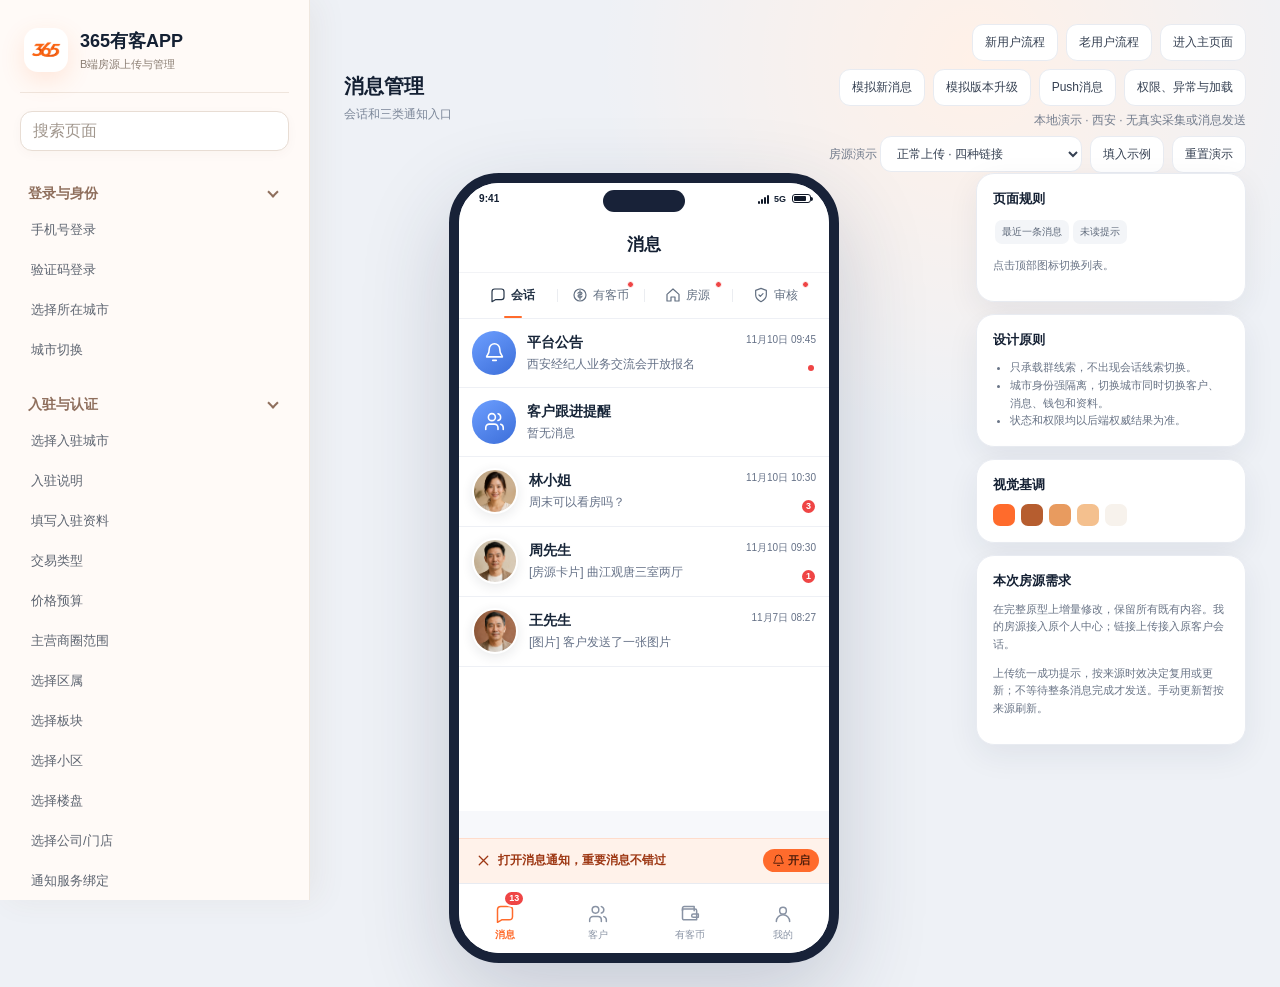
==== public/prototype.html @ 292e2771 "Create independent Youke message management prototype" ====
<!doctype html>
<html lang="zh-CN">
<head>
  <meta charset="utf-8" />
  <meta name="viewport" content="width=device-width,initial-scale=1" />
  <title>365有客App消息管理</title>
  <style>
    :root{--ink:#142033;--ink2:#354052;--muted:#7c8799;--line:#e8ebf1;--brand:#ff6b2c;--brand2:#ff9d5c;--brandsoft:#fff2ea;--bg:#eef1f6;--card:#fff;--blue:#3978f6;--bluesoft:#edf3ff;--green:#24a775;--greensoft:#eaf8f2;--red:#e74f4f;--redsoft:#fff0f0;--yellow:#d99616;--yellowsoft:#fff8e7;--shadow:0 10px 32px #1f2e4d12}
    *{box-sizing:border-box}html,body{margin:0;min-height:100%;font-family:-apple-system,BlinkMacSystemFont,"Segoe UI","PingFang SC","Microsoft YaHei",sans-serif;color:var(--ink);background:radial-gradient(circle at 76% 6%,#fff1e8 0,transparent 28%),var(--bg)}button,input,textarea{font:inherit}button{cursor:pointer}.studio{display:grid;grid-template-columns:310px minmax(470px,1fr);min-height:100vh}.rail{height:100vh;overflow:auto;padding:24px 20px 36px;background:#10192a;color:#fff}.brand{display:flex;align-items:center;gap:12px;padding:4px 4px 20px;border-bottom:1px solid #253149}.logo{width:44px;height:44px;border-radius:15px;background:linear-gradient(145deg,var(--brand),#ffb064);display:grid;place-items:center;font-weight:900;box-shadow:0 8px 24px #ff6b2c3d}.brand h1{margin:0;font-size:18px}.brand p{margin:4px 0 0;font-size:11px;color:#99a5ba}.nav-search{width:100%;margin:18px 0 8px;background:#1c273a;border:1px solid #2b3850;border-radius:12px;padding:10px 12px;color:#fff;outline:none}.nav-search::placeholder{color:#718097}.navgroup{margin-top:18px}.navgroup h2{margin:0 8px 7px;font-size:10px;letter-spacing:.14em;color:#718097}.navbtn{position:relative;width:100%;border:0;background:transparent;color:#bfc8d9;padding:9px 11px;border-radius:10px;text-align:left;margin:2px 0;font-size:13px}.navbtn:hover,.navbtn.active{background:#253149;color:#fff}.navbtn.active:after{content:"";position:absolute;right:10px;top:13px;width:6px;height:6px;border-radius:50%;background:var(--brand)}.workspace{min-height:100vh;padding:24px 34px;display:flex;flex-direction:column}.toolbar{display:flex;align-items:center;justify-content:space-between;gap:24px}.toolbar h2{font-size:20px;margin:0}.toolbar p{font-size:12px;color:var(--muted);margin:6px 0 0}.toolbar-actions{display:flex;gap:8px}.toolbtn{border:1px solid var(--line);background:#fff;border-radius:11px;padding:9px 12px;color:var(--ink2);font-size:12px}.stage{flex:1;display:grid;grid-template-columns:minmax(390px,1fr) 270px;gap:32px;align-items:center;justify-items:center}.phone{width:390px;height:790px;background:#f7f8fb;border:10px solid #182238;border-radius:50px;box-shadow:0 32px 90px #25304a32;overflow:hidden;position:relative}.phone:before{content:"";position:absolute;z-index:5;top:7px;left:50%;transform:translateX(-50%);width:82px;height:22px;border-radius:20px;background:#182238}.status{height:30px;padding:9px 21px 0;display:flex;justify-content:space-between;background:#fff;font-size:10px;font-weight:800}.screen{height:calc(100% - 30px);overflow:auto;padding-bottom:82px;scrollbar-width:none}.screen::-webkit-scrollbar{display:none}.topbar{height:56px;display:flex;align-items:center;justify-content:space-between;padding:0 16px;background:#fff;border-bottom:1px solid #f2f3f6;position:sticky;top:0;z-index:4}.topbar h3{font-size:17px;margin:0}.iconbtn{border:0;background:transparent;color:var(--ink);font-size:20px;width:34px;height:34px}.top-action{border:0;background:transparent;color:var(--brand);font-size:13px}.content{padding:14px}.section-title{display:flex;align-items:end;justify-content:space-between;margin:18px 2px 8px}.section-title h4{font-size:15px;margin:0}.section-title span{font-size:11px;color:var(--muted)}.hero{padding:18px;border-radius:22px;background:linear-gradient(135deg,var(--brand),var(--brand2));color:#fff;box-shadow:0 13px 30px #ff6b2c35}.hero.dark{background:linear-gradient(135deg,#192846,#35517d)}.hero h3{font-size:24px;margin:8px 0}.hero p,.hero small{margin:0;opacity:.88;font-size:12px}.hero-row{display:flex;justify-content:space-between;align-items:flex-end}.card{background:#fff;border:1px solid #eceef3;border-radius:18px;padding:14px;margin-top:11px;box-shadow:0 6px 22px #1d2a440c}.card.flat{box-shadow:none}.row{display:flex;align-items:center;justify-content:space-between;gap:10px}.user{display:flex;align-items:center;gap:10px;min-width:0}.avatar{width:42px;height:42px;border-radius:15px;background:#e9efff;color:#3869d8;display:grid;place-items:center;font-weight:800;flex:0 0 auto}.avatar.orange{background:var(--brandsoft);color:var(--brand)}.avatar.green{background:var(--greensoft);color:var(--green)}.title{font-size:14px;font-weight:760}.sub{font-size:11px;color:var(--muted);margin-top:4px}.muted{color:var(--muted)}.summary{font-size:12px;line-height:1.65;color:#4f5b6c;background:#f7f8fb;border-radius:12px;padding:10px;margin-top:11px}.tag{display:inline-flex;align-items:center;font-size:10px;padding:4px 7px;border-radius:7px;background:var(--brandsoft);color:#dc5420;margin:2px}.tag.blue{background:var(--bluesoft);color:#3971df}.tag.green{background:var(--greensoft);color:#16845b}.tag.red{background:var(--redsoft);color:#d94747}.tag.yellow{background:var(--yellowsoft);color:#a8730d}.actions{display:flex;border-top:1px solid var(--line);margin-top:12px;padding-top:11px}.actions button{flex:1;border:0;background:transparent;color:#475569;font-size:12px}.primary,.secondary,.danger{width:100%;border:0;border-radius:14px;padding:13px 16px;font-weight:700;margin-top:12px}.primary{background:linear-gradient(135deg,var(--brand),#ff813f);color:#fff;box-shadow:0 9px 22px #ff6b2c2a}.primary:disabled{background:#d8dce4;color:#fff;box-shadow:none}.secondary{background:#fff;border:1px solid var(--line);color:var(--ink2)}.danger{background:var(--redsoft);color:var(--red)}.link{border:0;background:none;color:var(--brand);padding:0}.bottom{position:absolute;z-index:6;bottom:0;left:0;right:0;height:70px;background:#fff;border-top:1px solid var(--line);display:flex;justify-content:space-around;padding-top:9px}.bottom button{border:0;background:none;color:#8993a4;font-size:10px;min-width:56px}.bottom button.on{color:var(--brand);font-weight:700}.bottom .ico{font-size:19px;display:block;margin-bottom:3px}.chips{display:flex;gap:7px;overflow:auto;scrollbar-width:none;margin:12px 0}.chips::-webkit-scrollbar{display:none}.chip,.choice{white-space:nowrap;padding:8px 11px;border-radius:999px;background:#fff;border:1px solid var(--line);font-size:11px;color:#566172;cursor:pointer}.chip.on,.choice.on{background:var(--brandsoft);color:#df5119;border-color:#ffc6a8}.search{display:flex;align-items:center;gap:8px;background:#fff;border:1px solid var(--line);border-radius:13px;padding:10px 12px;color:#9aa2b2;font-size:12px}.search input{border:0;outline:0;width:100%;background:transparent}.field{margin-top:14px}.field label{display:flex;justify-content:space-between;font-size:12px;font-weight:700;margin:0 2px 7px}.field label small{font-weight:400;color:var(--muted)}.input,.textarea,.selectbox{width:100%;background:#fff;border:1px solid var(--line);border-radius:13px;padding:12px 13px;font-size:13px;outline:none}.textarea{min-height:88px;resize:none}.selectbox{display:flex;justify-content:space-between;color:#485467}.upload-grid{display:grid;grid-template-columns:1fr 1fr;gap:10px}.upload{min-height:104px;border:1px dashed #cad2df;background:#fff;border-radius:15px;display:grid;place-items:center;text-align:center;color:#7e899a;font-size:11px;padding:10px}.upload .uico{display:block;font-size:28px;color:var(--brand);margin-bottom:5px}.progress{display:flex;align-items:center;justify-content:center;gap:7px;padding:12px 8px;background:#fff}.step{width:7px;height:7px;border-radius:50%;background:#d8dce4}.step.on{width:22px;border-radius:6px;background:var(--brand)}.progress span{font-size:10px;color:#8d96a5}.form-note{display:flex;gap:8px;padding:10px 12px;margin-top:12px;border-radius:12px;background:#fff7ec;color:#8f6221;font-size:11px;line-height:1.55}.checkline{display:flex;gap:8px;align-items:flex-start;margin-top:10px;font-size:11px;color:#6e7888;line-height:1.45}.check{width:18px;height:18px;border:1px solid #cfd5df;border-radius:6px;background:#fff;flex:0 0 auto}.check.on{background:var(--brand);border-color:var(--brand);color:#fff;display:grid;place-items:center}.list{background:#fff;border-radius:16px;overflow:hidden;border:1px solid var(--line);margin-top:11px}.list-item{display:flex;align-items:center;justify-content:space-between;padding:14px;border-bottom:1px solid #f0f2f5;font-size:13px;gap:12px}.list-item:last-child{border-bottom:0}.list-main{display:flex;align-items:center;gap:11px;min-width:0}.list-icon{width:34px;height:34px;border-radius:11px;background:#f2f5fb;display:grid;place-items:center}.switch{width:45px;height:26px;border-radius:99px;background:#ccd2dc;padding:3px;transition:.2s}.switch:after{content:"";display:block;width:20px;height:20px;border-radius:50%;background:#fff;box-shadow:0 2px 6px #0002;transition:.2s}.switch.on{background:var(--brand)}.switch.on:after{transform:translateX(19px)}.metric{display:grid;grid-template-columns:repeat(3,1fr);gap:8px;margin-top:11px}.metric>div{background:#fff;border:1px solid var(--line);border-radius:14px;text-align:center;padding:12px 6px}.metric b{display:block;font-size:17px}.metric span{font-size:10px;color:var(--muted)}.empty{text-align:center;padding:58px 20px;color:#8b95a5}.empty .art{width:88px;height:74px;border-radius:24px;background:#eef2f8;margin:0 auto 16px;display:grid;place-items:center;font-size:34px}.state{text-align:center;padding:54px 22px}.state .stateico{width:76px;height:76px;border-radius:26px;display:grid;place-items:center;margin:0 auto 18px;background:var(--brandsoft);color:var(--brand);font-size:34px}.state h3{font-size:20px}.state p{font-size:12px;color:var(--muted);line-height:1.7}.timeline{border-left:2px solid #e8ebf1;margin:14px 0 0 9px;padding-left:18px}.event{position:relative;margin-bottom:18px}.event:before{content:"";position:absolute;left:-24px;top:3px;width:10px;height:10px;border-radius:50%;background:#fff;border:2px solid var(--brand)}.event b{font-size:12px}.event p{font-size:11px;color:var(--muted);margin:4px 0}.bubble{max-width:78%;padding:10px 12px;border-radius:15px;margin:9px 0;font-size:12px;line-height:1.55;background:#fff;border:1px solid var(--line)}.bubble.me{margin-left:auto;background:#ffede3;border-color:#ffd9c4}.bubble.system{max-width:92%;margin:9px auto;text-align:center;border:0;background:#edf0f5;color:#7b8495;font-size:10px}.sender{font-size:10px;color:#8b95a5;margin-bottom:-5px}.sender.me{text-align:right}.composer{position:absolute;bottom:70px;left:0;right:0;background:#fff;border-top:1px solid var(--line);padding:8px;display:flex;gap:7px;z-index:5}.composer input{flex:1;border:1px solid var(--line);border-radius:12px;padding:9px;outline:none}.composer button{border:0;background:var(--brand);color:#fff;border-radius:11px;padding:0 12px}.quickbar{display:flex;gap:7px;overflow:auto;margin-top:8px}.quick{flex:0 0 auto;width:63px;background:#fff;border:1px solid var(--line);border-radius:12px;text-align:center;padding:10px 4px;font-size:10px}.quick b{font-size:20px;display:block;margin-bottom:4px}.house-card{display:flex;gap:10px;background:#fff;border:1px solid var(--line);border-radius:14px;padding:9px;margin-top:10px}.house-img{width:86px;height:70px;border-radius:10px;background:linear-gradient(145deg,#b7cceb,#e9f0fa);display:grid;place-items:center;font-size:25px}.house-info{min-width:0}.house-info b{font-size:12px}.price{font-size:15px;color:var(--brand);font-weight:800;margin-top:6px}.map{height:330px;border-radius:18px;background:linear-gradient(35deg,#dbe7d6,#e8f1f7);position:relative;overflow:hidden}.road{position:absolute;height:10px;background:#fff;border:2px solid #cfd8e2;border-radius:10px;transform:rotate(-22deg);width:120%;left:-20px;top:45%}.pin{position:absolute;left:50%;top:42%;transform:translate(-50%,-100%);width:38px;height:38px;background:var(--brand);color:#fff;border-radius:50% 50% 50% 0;rotate:-45deg;display:grid;place-items:center}.pin span{rotate:45deg}.sheet-wrap{display:none;position:absolute;z-index:20;inset:0;background:#0c16294d;align-items:flex-end}.sheet-wrap.on{display:flex}.sheet{width:100%;max-height:72%;overflow:auto;background:#fff;border-radius:24px 24px 0 0;padding:18px}.sheet h4{margin:0 0 12px}.toast{display:none;position:absolute;z-index:30;left:50%;bottom:92px;transform:translateX(-50%);background:#192234;color:#fff;padding:9px 13px;border-radius:10px;font-size:11px;white-space:nowrap}.toast.on{display:block}.notes{align-self:stretch;max-width:270px}.note-card{background:#fff;border:1px solid var(--line);border-radius:18px;padding:16px;box-shadow:var(--shadow);margin-bottom:12px}.note-card h3{font-size:13px;margin:0 0 10px}.note-card p,.note-card li{font-size:11px;color:#697486;line-height:1.6}.note-card ul{margin:0;padding-left:17px}.note-chip{display:inline-block;padding:5px 7px;background:#f3f5f8;border-radius:7px;font-size:10px;color:#5f6a7b;margin:2px}.palette{display:flex;gap:6px}.palette i{width:22px;height:22px;border-radius:7px}.segment{display:flex;background:#eef1f5;padding:3px;border-radius:11px;margin:10px 0}.segment button{flex:1;border:0;background:transparent;border-radius:9px;padding:8px;font-size:11px}.segment button.on{background:#fff;color:var(--brand);box-shadow:0 2px 8px #20304a12}.divider{height:8px;background:#f1f3f7;margin:12px -14px}.amount{font-weight:850}.amount.plus{color:var(--green)}.amount.minus{color:var(--ink)}
    .brand-logo-img{width:44px;height:44px;object-fit:contain;border-radius:14px;background:#fff;padding:7px;box-shadow:0 8px 24px #ff6b2c25}.login-logo-shell{width:76px;height:76px;border-radius:22px;background:#fff8f1;border:1px solid #ffe2cd;display:grid;place-items:center;box-shadow:0 14px 34px #f59b5b24}.login-logo-img{width:64px;height:64px;object-fit:contain;display:block}.hero.warm{background:linear-gradient(135deg,#b65d2f,#e89b5f 58%,#f4c08e);box-shadow:0 14px 34px #b9683630}.hero.warm h3{font-size:22px}.avatar-photo{width:44px;height:44px;border-radius:15px;background-image:url('onboarding-qr-reference.jpg');background-repeat:no-repeat;background-size:700px auto;background-position:-488px -715px;border:2px solid #fff;box-shadow:0 3px 12px #0002;flex:0 0 auto}.section-card{background:#fff;border:1px solid var(--line);border-radius:18px;padding:14px;margin-top:12px}.section-card>.section-title:first-child{margin-top:0}.stepbar{display:grid;grid-template-columns:repeat(3,1fr);gap:7px;padding:12px;background:#fff}.stepbar span{font-size:10px;text-align:center;color:#98a0ad;padding:7px 5px;border-radius:9px;background:#f3f4f7}.stepbar span.on{background:var(--brandsoft);color:#d85822;font-weight:700}.choice-grid{display:grid;grid-template-columns:repeat(3,1fr);gap:8px;margin-top:10px}.choice-grid .choice{white-space:normal;padding:10px 6px}.scope-icon{font-size:20px;background:#fff5ec;color:#d9652f}.district-picker{display:grid;grid-template-columns:92px 1fr;min-height:440px;background:#fff;border:1px solid var(--line);border-radius:16px;overflow:hidden}.district-tabs{background:#f5f4f1;padding:8px}.district-tab{width:100%;border:0;background:transparent;padding:11px 7px;border-radius:9px;font-size:12px;color:#667085}.district-tab.on{background:#fff;color:var(--brand);font-weight:700;box-shadow:0 3px 12px #4b35200c}.district-content{padding:12px}.district-head{display:flex;align-items:center;justify-content:space-between;margin-bottom:8px}.district-head b{font-size:13px}.select-all{border:1px solid #ffc9a8;background:#fff7f0;color:#dc5b25;border-radius:9px;padding:6px 8px;font-size:10px}.selected-list{display:flex;gap:7px;flex-wrap:wrap;margin:9px 0 12px}.selected-removable{display:inline-flex;align-items:center;gap:5px;background:var(--brandsoft);color:#d65520;border:1px solid #ffd2ba;border-radius:999px;padding:7px 9px;font-size:11px}.remove-selection{border:0;background:transparent;color:#d65520;padding:0;font-size:14px;line-height:1}.search .search-icon{font-size:19px;color:#697386;line-height:1}.company-block{background:#fff;border:1px solid var(--line);border-radius:16px;overflow:hidden;margin-top:11px}.company-heading{display:flex;justify-content:space-between;gap:10px;padding:13px 14px;background:#fff8f2;font-size:12px}.company-store{display:flex;justify-content:space-between;align-items:center;padding:13px 14px;border-top:1px solid #f0f2f5;font-size:12px}.company-store button{border:0;background:none;color:var(--brand);padding:0}.plain-input{width:100%;background:#fff;border:1px solid var(--line);border-radius:13px;padding:12px 13px;font-size:13px;outline:none}.resend[disabled]{color:#929aa7;background:#f3f4f6;border-color:#eceef2}.warm-note{background:#fff4e8;color:#8d5b30}.field-summary{font-size:11px;color:var(--muted);margin-top:6px;line-height:1.5}.prepare-list{margin-top:12px}.prepare-row{display:flex;gap:12px;align-items:flex-start;padding:14px 2px;border-bottom:1px solid var(--line)}.prepare-row:last-child{border-bottom:0}.prepare-icon{width:38px;height:38px;border-radius:12px;background:#fff3e9;color:var(--brand);display:grid;place-items:center;flex:0 0 auto}.prepare-row b{font-size:13px}.prepare-row p{font-size:11px;line-height:1.55;color:var(--muted);margin:4px 0 0}.bind-intro{display:flex;gap:11px;align-items:flex-start;padding:5px 2px 12px}.bind-intro .prepare-icon{background:#fff0e6}.bind-intro h3{font-size:18px;margin:1px 0 5px}.bind-intro p{font-size:11px;line-height:1.6;color:var(--muted);margin:0}.bind-grid{display:grid;grid-template-columns:1fr 1fr;gap:10px}.bind-item{background:#fff;border:1px solid var(--line);border-radius:17px;padding:12px;text-align:center}.qr-placeholder{aspect-ratio:1;border-radius:12px;background:linear-gradient(135deg,#f5f6f8,#fff);border:1px dashed #cfd5de;display:grid;place-items:center;color:#8791a0;margin-bottom:9px}.qr-placeholder .ui-icon{width:32px;height:32px}.bind-item b{font-size:12px}.bind-item p{font-size:10px;line-height:1.45;color:var(--muted);margin:4px 0 0}.submit-actions{display:grid;grid-template-columns:1fr 1.45fr;gap:9px;margin-top:12px}.submit-actions button{margin:0}.sheet-option{width:100%;border:0;background:#fff;border-bottom:1px solid var(--line);padding:13px 4px;text-align:left;color:#344054;font-size:13px}.sheet-option:last-child{border-bottom:0}
    .avatar-photo{background-size:900px auto;background-position:-634px -942px}
    .rail{background:#fffaf7;color:var(--ink);border-right:1px solid #efe7df;box-shadow:8px 0 30px #6b4d3510}.brand{border-bottom-color:#efe5dd}.brand h1{color:var(--ink)}.brand p{color:#8b7e73}.nav-search{background:#fff;border-color:#e8ddd4;color:var(--ink);box-shadow:0 3px 12px #5b3d2408}.nav-search:focus{border-color:#ffc5a5;box-shadow:0 0 0 3px #fff0e8}.nav-search::placeholder{color:#a1978e}.navgroup h2{color:#aa8e7d}.navbtn{color:#5e6571}.navbtn:hover{background:#fff0e7;color:#d65c28}.navbtn.active{background:#ffe9dc;color:#d85620;font-weight:700}.iconbtn{display:grid;place-items:center}
    .ui-icon{display:inline-block;vertical-align:middle;flex:0 0 auto}.bottom button{position:relative}.bottom .ico{height:22px;display:grid;place-items:center}.bottom-badge,.unread-count{position:absolute;display:grid;place-items:center;min-width:17px;height:17px;padding:0 4px;border-radius:999px;background:#ef4545;color:#fff;font-size:9px;font-weight:800;border:2px solid #fff}.bottom-badge{top:-3px;right:8px}.unread-count{right:12px;top:13px}.unread-dot{width:9px;height:9px;border-radius:50%;background:#ef4545;display:inline-block}.real-avatar{width:46px;height:46px;border-radius:50%;background-image:url('customer-avatars-v1.png');background-repeat:no-repeat;background-size:300% 100%;background-color:#f2ede9;border:2px solid #fff;box-shadow:0 3px 12px #1f293719;flex:0 0 auto}.real-avatar.a1{background-position:0 0}.real-avatar.a2{background-position:50% 0}.real-avatar.a3{background-position:100% 0}.real-avatar.sm{width:36px;height:36px}.real-avatar.lg{width:62px;height:62px}.customer-tabs{display:flex;gap:8px;margin:0 0 12px;overflow:auto}.customer-tabs .chip{background:#fff}.search-row{display:grid;grid-template-columns:1fr auto;gap:10px;align-items:center}.search-row .search{min-width:0}.search-row .search input{font-size:11px}.search-row .search-icon{color:#59677a;display:grid;place-items:center}.filter-outside{display:flex;align-items:center;gap:5px;border:0;background:transparent;color:#344054;font-size:12px;padding:8px 2px}.customer-card{position:relative;background:#fff;border:1px solid #eceef3;border-radius:20px;padding:15px;margin-top:12px;box-shadow:0 8px 26px #1d2a440c;cursor:pointer}.customer-card:active{transform:scale(.995)}.favorite-btn{position:absolute;right:12px;top:12px;width:34px;height:34px;border:1px solid var(--line);background:#fff;border-radius:11px;color:#8a94a5;display:grid;place-items:center;z-index:2}.favorite-btn.on{color:#ef9c20;background:#fff9e8;border-color:#f7d896}.customer-head{display:flex;align-items:flex-start;gap:10px;padding-right:36px}.customer-head .title{font-size:14px}.status-line{display:flex;gap:5px;flex-wrap:wrap;margin-top:9px}.status-tag{display:inline-flex;align-items:center;gap:4px;font-size:10px;border-radius:7px;padding:4px 7px;background:var(--greensoft);color:#147d58}.status-tag.expired{background:#f1f2f4;color:#70798a}.status-tag.permanent{background:#fff5df;color:#a66d00}.hint-tag{display:inline-flex;align-items:center;font-size:10px;border-radius:999px;padding:4px 8px;background:#fff0ea;color:#df5a25;border:1px solid #ffd4c1}.hint-tag.feedback{background:#f1efff;color:#6756c7;border-color:#ded9ff}.portrait-grid{display:grid;grid-template-columns:1fr 1fr;gap:7px;margin-top:10px}.portrait-item{background:#f7f8fa;border-radius:10px;padding:8px;font-size:10px;color:#667085}.portrait-item b{display:block;color:#344054;font-size:11px;margin-top:2px}.card-summary{font-size:11px;line-height:1.6;color:#5b6575;border-top:1px solid #f0f1f4;margin-top:11px;padding-top:10px}.card-summary b{color:#344054}.customer-actions{display:flex;gap:4px;border-top:1px solid var(--line);margin-top:11px;padding-top:10px}.customer-actions button{flex:1;display:flex;align-items:center;justify-content:center;gap:4px;border:0;background:transparent;color:#465366;font-size:10px;padding:5px 0}.customer-actions button.primary-action{color:var(--brand);font-weight:700}.filter-block{margin-top:18px}.filter-block h4{margin:0 0 9px;font-size:14px}.filter-block h4 small{font-weight:400;color:var(--muted);margin-left:6px}.filter-grid{display:grid;grid-template-columns:repeat(3,1fr);gap:8px}.filter-grid.time{grid-template-columns:repeat(4,1fr)}.filter-grid .choice{border-radius:10px;text-align:center;padding:10px 5px}.filter-actions{display:grid;grid-template-columns:1fr 2fr;gap:10px;position:sticky;bottom:0;background:#f7f8fb;padding:12px 0 4px}.profile-hero{background:linear-gradient(145deg,#fff8f2,#fff);border:1px solid #ffe3d2;border-radius:21px;padding:16px}.profile-hero-main{display:flex;align-items:center;gap:12px}.profile-hero h3{font-size:18px;margin:0 0 5px}.profile-hero .meta-line{font-size:11px;color:#6f7888}.detail-section{background:#fff;border:1px solid var(--line);border-radius:17px;padding:14px;margin-top:11px}.detail-section h4{display:flex;align-items:center;gap:7px;font-size:14px;margin:0 0 10px}.detail-section p{margin:0;font-size:11px;line-height:1.7;color:#576274}.detail-kicker{font-size:10px;color:#9a6b4f;background:#fff5ee;padding:4px 7px;border-radius:7px;display:inline-block;margin-bottom:7px}.feedback-record{display:grid;grid-template-columns:90px 1fr;gap:8px;font-size:11px;padding:8px 0;border-bottom:1px solid #f0f2f4}.feedback-record:last-child{border-bottom:0}.feedback-record span{color:var(--muted)}.detail-actions{display:grid;grid-template-columns:1fr 1fr;gap:9px;margin-top:12px}.detail-actions button{margin:0}.chat-content{padding:12px 12px 90px}.lead-created{background:#fff9f4;border:1px solid #ffe0cc;border-radius:15px;padding:11px;margin:8px 0 16px}.lead-created .created-time{text-align:center;color:#a57658;font-size:10px;margin-bottom:8px}.lead-created p{font-size:10px;line-height:1.6;color:#675f5a;margin:5px 0}.chat-day{text-align:center;font-size:10px;color:#9aa2af;margin:14px 0}.message-row{display:flex;align-items:flex-start;gap:8px;margin:13px 0}.message-row.me{flex-direction:row-reverse}.message-body{max-width:78%}.message-meta{display:flex;gap:8px;align-items:center;color:#858e9d;font-size:9px;margin:0 2px 5px}.message-row.me .message-meta{justify-content:flex-end}.message-bubble{background:#fff;border:1px solid var(--line);border-radius:4px 14px 14px 14px;padding:10px 11px;font-size:11px;line-height:1.6;color:#394557}.message-row.me .message-bubble{background:#ffede3;border-color:#ffd5bd;border-radius:14px 4px 14px 14px}.media-message{height:150px;border-radius:14px;background-image:url('property-scenes-v1.png');background-size:200% 200%;background-position:0 0;border:1px solid #fff}.parsed-card{display:grid;grid-template-columns:105px 1fr;gap:10px;background:#fff;border:1px solid var(--line);border-radius:15px;padding:9px;margin-top:9px;min-width:0}.parsed-card.selectable{grid-template-columns:24px 102px 1fr;align-items:center}.parsed-cover{height:92px;border-radius:11px;background-image:url('property-scenes-v1.png');background-size:200% 200%;background-color:#dde5e9}.parsed-cover.p1{background-position:0 0}.parsed-cover.p2{background-position:100% 0}.parsed-cover.p3{background-position:0 100%}.parsed-cover.p4{background-position:100% 100%}.parsed-info{min-width:0}.parsed-info b{display:-webkit-box;-webkit-line-clamp:2;-webkit-box-orient:vertical;overflow:hidden;font-size:12px;line-height:1.45}.parsed-meta{font-size:10px;color:#6e7785;line-height:1.55;margin-top:4px}.parsed-price{color:var(--brand);font-weight:850;font-size:16px;margin-top:5px}.parsed-price small{font-weight:500;color:#8a929e;font-size:10px;margin-left:5px}.source-badge{position:absolute;left:0;top:0;background:var(--brand);color:#fff;font-size:9px;padding:4px 7px;border-radius:11px 0 8px 0}.cover-wrap{position:relative}.location-message{background:#fff;border:1px solid var(--line);border-radius:14px;padding:10px;display:flex;gap:9px;align-items:center}.location-thumb{width:58px;height:54px;border-radius:10px;background:linear-gradient(135deg,#d7e8d4,#e7edf3);display:grid;place-items:center;color:var(--brand)}.unknown-message{border:1px dashed #cbd2dc;background:#f6f7f9;color:#7a8494;border-radius:12px;padding:10px;font-size:10px}.recall-message{text-align:center;color:#9aa2af;font-size:10px;margin:15px 0}.composer.chat-only{bottom:0}.composer button:disabled,.composer input:disabled{background:#e5e7eb;color:#9ca3af}.quick .ui-icon{display:block;margin:0 auto 6px}.picker-filterbar{display:grid;grid-template-columns:repeat(3,1fr);gap:7px;margin:10px 0}.picker-filterbar button{border:1px solid var(--line);background:#fff;border-radius:10px;padding:8px 4px;font-size:10px;color:#485466}.system-entry{background:linear-gradient(145deg,#fffaf4,#fff);border-color:#ffe1cb;position:relative}.service-mark{width:44px;height:44px;border-radius:15px;display:grid;place-items:center;color:#fff;background:linear-gradient(145deg,#ff7336,#ff9a5f);flex:0 0 auto}.service-mark.coin-mark{background:linear-gradient(145deg,#dc9c22,#ffc45a)}.message-list{background:#fff;border-radius:18px;border:1px solid var(--line);overflow:hidden;margin-top:11px}.message-list-row{position:relative;display:flex;align-items:center;gap:11px;padding:14px;border-bottom:1px solid #f0f2f5}.message-list-row:last-child{border-bottom:0}.message-list-row .message-copy{min-width:0;flex:1}.message-list-row .message-copy b{font-size:13px}.message-list-row .message-copy p{font-size:11px;color:#7c8492;white-space:nowrap;overflow:hidden;text-overflow:ellipsis;margin:4px 30px 0 0}.message-list-row time{font-size:9px;color:#a1a8b3;position:absolute;right:12px;top:14px}.notice-group-title{font-size:11px;color:#8b94a3;margin:16px 2px 7px}.notice-detail-card{background:#fff;border:1px solid var(--line);border-radius:17px;padding:6px 14px}.notice-detail-row{display:flex;justify-content:space-between;gap:20px;padding:12px 0;border-bottom:1px solid #f0f2f5;font-size:11px}.notice-detail-row:last-child{border-bottom:0}.notice-detail-row span{color:var(--muted)}.state .stateico.icon-state{font-size:0}.state .stateico.icon-state .ui-icon{width:34px;height:34px}.group-member{display:flex;align-items:center;gap:10px;padding:11px 0;border-bottom:1px solid #f1f2f4}.group-member:last-child{border-bottom:0}.agent-avatar{width:36px;height:36px;border-radius:50%;display:grid;place-items:center;background:#fff0e8;color:var(--brand)}
    @media(max-width:980px){.stage{grid-template-columns:1fr}.notes{display:none}.workspace{padding:18px}.phone{height:calc(100vh - 96px)}}
    @media(max-width:760px){.studio{grid-template-columns:1fr}.rail{display:none}.workspace{padding:8px}.toolbar{display:none}.stage{display:block}.phone{width:100%;height:calc(100vh - 16px);border-width:6px;border-radius:36px;margin:auto}.phone:before{top:5px}.content{padding:13px}}
    .wallet-page{padding:14px 14px 96px;background:linear-gradient(180deg,#fff8f3 0,#f7f8fb 280px)}
    .coin-glass{position:relative;overflow:hidden;padding:20px;border-radius:24px;color:#fff;background:linear-gradient(135deg,rgba(255,87,34,.96),rgba(255,133,71,.82) 52%,rgba(255,191,132,.72));border:1px solid rgba(255,255,255,.72);box-shadow:0 18px 42px rgba(219,85,30,.28),inset 0 1px 0 rgba(255,255,255,.72);backdrop-filter:blur(22px) saturate(145%);-webkit-backdrop-filter:blur(22px) saturate(145%)}
    .coin-glass:before,.coin-glass:after{content:"";position:absolute;border-radius:50%;background:rgba(255,255,255,.17);filter:blur(1px)}.coin-glass:before{width:150px;height:150px;right:-54px;top:-70px}.coin-glass:after{width:96px;height:96px;left:-35px;bottom:-55px}
    .coin-glass-head,.coin-glass-foot{position:relative;z-index:1;display:flex;align-items:center;justify-content:space-between}.coin-glass-head{font-size:12px;color:rgba(255,255,255,.9)}.coin-symbol{width:34px;height:34px;border-radius:12px;display:grid;place-items:center;background:rgba(255,255,255,.2);border:1px solid rgba(255,255,255,.34)}
    .coin-balance{position:relative;z-index:1;margin:20px 0 23px;font-size:40px;font-weight:850;letter-spacing:-1px}.coin-balance small{font-size:13px;font-weight:650;letter-spacing:0;margin-left:5px}.coin-glass-foot{padding-top:14px;border-top:1px solid rgba(255,255,255,.26);font-size:11px}.coin-glass-foot b{display:block;font-size:15px;margin-top:4px}
    .coin-metrics{display:grid;grid-template-columns:repeat(3,1fr);gap:8px;margin-top:11px}.coin-metric{background:rgba(255,255,255,.92);border:1px solid rgba(255,255,255,.8);border-radius:16px;padding:12px 8px;box-shadow:0 8px 24px rgba(85,47,27,.07)}.coin-metric span{display:block;color:var(--muted);font-size:10px}.coin-metric b{display:block;margin-top:5px;font-size:17px}.coin-metric small{font-size:10px;color:#9b7d6a;font-weight:500}
    .benefit-card{position:relative;overflow:hidden;margin-top:12px;padding:15px;border-radius:18px;background:linear-gradient(135deg,#fff1e7,#fff9f4);border:1px solid #ffd9c4}.benefit-card:after{content:"";position:absolute;width:82px;height:82px;border-radius:50%;right:-22px;top:-30px;background:#ff9c6740}.benefit-head{display:flex;gap:10px;align-items:center}.benefit-icon,.ledger-icon,.waiver-icon{display:grid;place-items:center;flex:0 0 auto}.benefit-icon{width:38px;height:38px;border-radius:13px;background:#fff;color:var(--brand);box-shadow:0 7px 18px #d16a3520}.benefit-card h4{margin:0;font-size:14px}.benefit-card p{margin:4px 0 0;color:#8e624d;font-size:11px}.benefit-progress{height:7px;border-radius:99px;background:#fff;margin-top:13px;overflow:hidden}.benefit-progress i{display:block;width:66%;height:100%;border-radius:inherit;background:linear-gradient(90deg,var(--brand),#ffac74)}
    .wallet-section{margin-top:19px}.wallet-section-head{display:flex;justify-content:space-between;align-items:center;margin:0 2px 9px}.wallet-section-head h4{margin:0;font-size:15px}.wallet-section-head button{border:0;background:none;color:var(--brand);font-size:11px;padding:3px}.ledger-list,.waiver-list{background:#fff;border:1px solid var(--line);border-radius:18px;overflow:hidden}.ledger-row,.waiver-row{display:flex;align-items:center;gap:11px;padding:13px 14px;border-bottom:1px solid #f0f2f5}.ledger-row:last-child,.waiver-row:last-child{border-bottom:0}.ledger-icon,.waiver-icon{width:36px;height:36px;border-radius:12px;background:#fff3eb;color:var(--brand)}.ledger-icon.gift{background:var(--greensoft);color:var(--green)}.ledger-copy,.waiver-copy{min-width:0;flex:1}.ledger-copy b,.waiver-copy b{font-size:12px}.ledger-copy p,.waiver-copy p{margin:4px 0 0;color:var(--muted);font-size:10px;white-space:nowrap;overflow:hidden;text-overflow:ellipsis}.ledger-amount{text-align:right;font-size:13px;font-weight:850}.ledger-amount.plus{color:var(--green)}.ledger-amount small{display:block;margin-top:4px;color:var(--muted);font-size:9px;font-weight:500}.waiver-note{display:flex;gap:7px;align-items:flex-start;margin:-2px 2px 9px;color:#8b6b59;font-size:10px;line-height:1.5}.waiver-icon{background:#fff8e7;color:#be7c08}.waiver-type{font-size:10px;padding:4px 7px;border-radius:999px;background:#fff5df;color:#ad720a}.guide-block{background:#fff;border:1px solid var(--line);border-radius:18px;padding:16px;margin-bottom:12px}.guide-block h4{display:flex;align-items:center;gap:8px;margin:0 0 9px;font-size:14px}.guide-block p,.guide-block li{color:#606b7b;font-size:12px;line-height:1.75}.guide-block ul{padding-left:18px;margin:0}.guide-update{text-align:center;color:var(--muted);font-size:10px;margin:17px 0 4px}
    .my-page{padding:14px 14px 96px;background:linear-gradient(180deg,#fff6ef 0,#f7f8fb 300px)}.my-profile-card{position:relative;overflow:hidden;padding:18px;border-radius:24px;background:linear-gradient(135deg,#fff,#fff7f1);border:1px solid #ffe1cf;box-shadow:0 14px 36px #9a4b2114}.my-profile-card:after{content:"";position:absolute;width:140px;height:140px;border-radius:50%;right:-74px;top:-70px;background:linear-gradient(135deg,#ff6b2c24,#ffb47c0d)}.profile-photo{width:68px;height:68px;border-radius:22px;border:3px solid #fff;box-shadow:0 8px 22px #63391e24}.my-profile-main{position:relative;z-index:1;display:flex;align-items:center;gap:13px}.my-profile-copy{min-width:0;flex:1}.my-profile-copy h2{font-size:20px;margin:0 0 7px}.my-profile-meta{display:flex;align-items:center;gap:6px;color:#6e7786;font-size:11px;margin-top:5px}.my-profile-meta .ui-icon{color:#bd6b40}.my-profile-actions{position:relative;z-index:1;display:grid;grid-template-columns:1fr 1fr;gap:9px;margin-top:16px}.my-profile-actions button{display:flex;align-items:center;justify-content:center;gap:6px;border:1px solid #f0ddd1;background:#fff;border-radius:12px;padding:10px;color:#4a5565;font-size:11px}.my-profile-actions button.primary-lite{border-color:#ffc8aa;background:#fff0e7;color:#d95a25}.my-group-title{display:flex;align-items:center;justify-content:space-between;margin:19px 3px 8px}.my-group-title h4{margin:0;font-size:14px}.my-group-title span{font-size:10px;color:var(--muted)}.my-menu{background:#fff;border:1px solid var(--line);border-radius:18px;overflow:hidden}.my-menu-row{display:flex;align-items:center;gap:12px;padding:14px;border-bottom:1px solid #f0f2f5;cursor:pointer}.my-menu-row:last-child{border-bottom:0}.my-menu-icon{width:38px;height:38px;border-radius:13px;background:#fff3eb;color:var(--brand);display:grid;place-items:center;flex:0 0 auto}.my-menu-icon.green{background:var(--greensoft);color:var(--green)}.my-menu-icon.purple{background:#f2efff;color:#7357d8}.my-menu-icon.gray{background:#f1f3f6;color:#687487}.my-menu-copy{min-width:0;flex:1}.my-menu-copy b{display:block;font-size:13px}.my-menu-copy p{margin:4px 0 0;font-size:10px;color:var(--muted);line-height:1.45}.my-menu-right{display:flex;align-items:center;gap:6px;color:#8791a0;font-size:11px}.my-menu-right .ui-icon{transform:none}.status-pill{padding:5px 7px;border-radius:999px;background:var(--greensoft);color:var(--green);font-size:10px}.status-pill.orange{background:var(--brandsoft);color:var(--brand)}
    .profile-summary{display:flex;align-items:center;gap:13px;padding:15px;border-radius:18px;background:linear-gradient(135deg,#fff4ec,#fff);border:1px solid #ffe1d1}.profile-summary .profile-photo{width:58px;height:58px;border-radius:19px}.profile-summary h3{margin:0 0 5px;font-size:17px}.profile-summary p{margin:0;color:var(--muted);font-size:11px}.profile-audit-tip{display:flex;align-items:center;gap:8px;margin-top:11px;padding:10px 12px;border-radius:12px;background:#fff8e7;color:#93640d;font-size:10px}.profile-section{margin-top:13px;background:#fff;border:1px solid var(--line);border-radius:18px;overflow:hidden}.profile-section-head{display:flex;align-items:center;gap:8px;padding:13px 14px 9px;font-size:13px;font-weight:800}.profile-field{display:flex;justify-content:space-between;gap:18px;padding:11px 14px;border-top:1px solid #f2f3f5;font-size:11px}.profile-field span{color:var(--muted);flex:0 0 auto}.profile-field b{text-align:right;font-weight:650;line-height:1.55}.profile-field.column{display:block}.profile-field.column b{display:block;text-align:left;margin-top:5px}.credential-grid{display:grid;grid-template-columns:repeat(3,1fr);gap:8px;padding:4px 12px 13px}.credential-item{min-height:84px;border-radius:13px;background:#f7f8fa;border:1px solid #edf0f3;display:flex;flex-direction:column;align-items:center;justify-content:center;gap:7px;color:#657083;font-size:10px;text-align:center}.credential-item .ui-icon{color:var(--brand)}.profile-submit-bar{display:grid;grid-template-columns:1fr 1.45fr;gap:9px;margin-top:13px}.profile-submit-bar button{margin:0}
    .settings-page{padding:14px}.settings-danger{margin-top:18px;background:#fff;border:1px solid #f1e2e2;border-radius:16px;overflow:hidden}.settings-danger button{width:100%;border:0;background:#fff;padding:14px;color:var(--red);font-size:13px}.policy-body{background:#fff;border:1px solid var(--line);border-radius:18px;padding:16px}.policy-body h3{font-size:17px;margin:0 0 5px}.policy-body .version{font-size:10px;color:var(--muted)}.policy-body h4{font-size:13px;margin:19px 0 7px}.policy-body p,.policy-body li{font-size:11px;color:#5e6979;line-height:1.75}.policy-body ul{padding-left:18px}.disclosure-card{background:#fff;border:1px solid var(--line);border-radius:16px;padding:14px;margin-bottom:10px}.disclosure-card h4{margin:0 0 6px;font-size:13px}.disclosure-card dl{display:grid;grid-template-columns:72px 1fr;gap:7px 9px;margin:0;font-size:10px;line-height:1.55}.disclosure-card dt{color:var(--muted)}.disclosure-card dd{margin:0;color:#4e5969}.notification-note{display:flex;gap:8px;align-items:flex-start;padding:11px 12px;border-radius:13px;background:#fff4ea;color:#8a5b40;font-size:10px;line-height:1.55;margin-bottom:12px}.notification-status{border:0;background:none;display:flex;align-items:center;gap:5px;color:var(--brand);padding:0;font-size:12px}.notification-status.enabled{color:#7b8492}.notification-row{align-items:flex-start}.notification-row .my-menu-copy p{font-size:10px;line-height:1.55;margin-top:5px}.retention-dialog{text-align:center}.retention-dialog .prepare-icon{margin:0 auto 12px}.retention-dialog h4{font-size:18px;margin:0 0 8px}.retention-dialog p{font-size:12px;line-height:1.7;color:#697386;margin:0 0 14px}.retention-actions{display:grid;grid-template-columns:1fr 1.25fr;gap:9px}.retention-actions button{margin:0}.danger-link{color:var(--red)!important}
    .toolbar-actions{flex-wrap:wrap;justify-content:flex-end}.global-message-banner{position:absolute;z-index:45;top:36px;left:12px;right:12px;display:flex;align-items:center;gap:10px;padding:11px 12px;border:1px solid #ffffffc9;border-radius:18px;background:linear-gradient(145deg,#fffffff2,#fff8f2e8);box-shadow:0 16px 38px #1c273a2b;backdrop-filter:blur(18px);-webkit-backdrop-filter:blur(18px);opacity:0;transform:translateY(-18px) scale(.98);pointer-events:none;transition:opacity .22s ease,transform .22s ease}.global-message-banner.on{opacity:1;transform:translateY(0) scale(1);pointer-events:auto}.global-message-banner .real-avatar{width:43px;height:43px}.global-message-copy{min-width:0;flex:1;text-align:left}.global-message-head{display:flex;align-items:center;gap:7px}.global-message-head b{font-size:13px}.global-message-head span{font-size:9px;color:#9a8374}.global-message-copy p{margin:4px 0 0;font-size:11px;line-height:1.45;color:#566172;white-space:nowrap;overflow:hidden;text-overflow:ellipsis}.global-message-close{width:30px;height:30px;border:0;border-radius:10px;background:#fff8f2;color:#837a74;display:grid;place-items:center;flex:0 0 auto}.upgrade-overlay{position:absolute;z-index:55;inset:0;display:none;align-items:center;justify-content:center;padding:22px;background:#1018288f;backdrop-filter:blur(3px);-webkit-backdrop-filter:blur(3px)}.upgrade-overlay.on{display:flex}.upgrade-dialog{width:100%;overflow:hidden;border-radius:25px;background:#fff;box-shadow:0 28px 70px #11182752}.upgrade-hero{position:relative;padding:24px 22px 20px;background:radial-gradient(circle at 90% 0,#ffd7bd 0,transparent 42%),linear-gradient(145deg,#ff7b3d,#ff9c62);color:#fff}.upgrade-mark{width:54px;height:54px;border-radius:17px;background:#fff;display:grid;place-items:center;box-shadow:0 10px 25px #a73d192e}.upgrade-mark img{width:45px;height:45px;object-fit:contain}.upgrade-hero h3{font-size:23px;margin:18px 0 5px}.upgrade-hero p{font-size:11px;line-height:1.55;margin:0;opacity:.92}.upgrade-version{position:absolute;right:18px;top:18px;padding:5px 9px;border:1px solid #ffffff78;border-radius:999px;background:#ffffff24;font-size:10px;font-weight:700}.upgrade-body{padding:18px}.upgrade-body>p{font-size:12px;line-height:1.65;color:#697486;margin:0 0 12px}.upgrade-points{display:grid;gap:9px}.upgrade-point{display:flex;align-items:center;gap:9px;padding:9px 10px;border-radius:12px;background:#fff8f3;color:#4d5868;font-size:11px}.upgrade-point .ui-icon{color:var(--brand)}.upgrade-actions{display:grid;grid-template-columns:.9fr 1.35fr;gap:9px;margin-top:15px}.upgrade-actions button{margin:0}.upgrade-later{background:#f4f5f7;border:0}.upgrade-foot{text-align:center;color:#9aa2b2;font-size:9px;margin-top:9px}
    .company-empty{padding:14px;background:#fafafa;border-top:1px solid #f0f2f5;color:#667085;font-size:11px;line-height:1.55}.company-direct{border:1px solid #f3d8c8;background:#fffaf6}.company-direct .company-heading{align-items:center}.company-direct .company-heading button{border:0;background:var(--brand);color:#fff;border-radius:9px;padding:7px 10px;font-size:10px}.favorite-btn{width:28px;height:28px;border-radius:9px}.favorite-btn .ui-icon{width:15px;height:15px}.customer-head{padding-right:30px}.customer-portrait-compact{margin-top:10px;padding:10px 11px;border-radius:12px;background:#f7f8fa}.customer-portrait-head{display:flex;align-items:center;gap:5px;color:#667085;font-size:10px;margin-bottom:7px}.portrait-token-wrap{display:flex;gap:5px;flex-wrap:wrap}.portrait-token{padding:4px 7px;border-radius:7px;background:#fff;border:1px solid #eceff3;color:#465266;font-size:10px}.follow-line{display:flex;align-items:flex-start;gap:7px;margin-top:9px}.follow-label{color:#8992a0;font-size:10px;padding-top:4px;flex:0 0 auto}.follow-tags{display:flex;gap:5px;flex-wrap:wrap}.follow-chip{padding:4px 7px;border-radius:999px;background:#eef8f4;color:#17815d;border:1px solid #d8eee6;font-size:9px}.follow-chip.empty{background:#f3f4f6;color:#7d8694;border-color:#e6e8ec}.summary-refresh{display:inline-flex;align-items:center;gap:5px;padding:4px 7px;border-radius:999px;font-size:9px}.summary-refresh.live{background:var(--greensoft);color:var(--green)}.summary-refresh.frozen{background:#f1f2f4;color:#747e8d}.feedback-state-empty{padding:14px;border:1px dashed #d8dde5;border-radius:12px;background:#fafbfc;text-align:center;color:#87909e;font-size:11px}.feedback-status-panel{display:flex;gap:6px;flex-wrap:wrap;margin-bottom:7px}.message-list-row{padding-right:54px}.message-list-row .unread-count{top:auto;right:12px;bottom:11px}.message-list-row time{top:14px;right:12px}.message-copy p{padding-right:6px}.message-preview-type{color:#8c654f;font-weight:650}.chat-period{display:flex;align-items:center;gap:8px;margin:14px 0;color:#9a6b4f;font-size:9px}.chat-period:before,.chat-period:after{content:"";height:1px;background:#ead9cf;flex:1}.chat-summary-stack{display:grid;width:calc(100% - 24px);gap:8px;margin:13px auto 18px}.chat-summary-card{padding:11px;border:1px solid #ffe0cc;border-radius:14px;background:#fff9f4}.chat-summary-card .detail-kicker{margin-bottom:6px}.chat-summary-card b{display:block;font-size:11px;margin-bottom:4px}.chat-summary-card p{margin:0;color:#675f5a;font-size:10px;line-height:1.6}.mention{color:#d85b26;font-weight:750}.quote-message{background:#fff;border:1px solid var(--line);border-radius:4px 14px 14px 14px;padding:9px}.quoted-block{padding:7px 8px;border-left:3px solid #ffb184;border-radius:7px;background:#fff6f0;color:#7b685c;font-size:9px;line-height:1.5;margin-bottom:7px}.quote-message>p{margin:0;color:#394557;font-size:11px;line-height:1.55}.qr-placeholder[data-qr-preview]{cursor:pointer}.qr-preview-large{width:210px;height:210px;margin:10px auto 14px;border-radius:18px;border:1px dashed #cfd5de;background:linear-gradient(135deg,#f2f4f7,#fff);display:grid;place-items:center;color:#7e8796}.qr-preview-large .ui-icon{width:44px;height:44px}.qr-help{text-align:center;color:#687385;font-size:11px;line-height:1.6}.group-time-note{display:flex;align-items:center;gap:6px;color:#7e8794;font-size:10px;margin-top:6px}
    .topbar{position:sticky}.topbar h3{position:absolute;left:50%;transform:translateX(-50%);white-space:nowrap}.topbar>.top-action,.topbar>.iconbtn:last-child{margin-left:auto}.customer-card-v4{padding:14px}.customer-card-v4 .customer-head .sub{font-size:10px}.validity-row{display:flex;align-items:center;gap:6px;flex-wrap:wrap;margin-top:9px}.validity-chip{display:inline-flex;align-items:center;gap:4px;padding:5px 8px;border-radius:9px;background:#fff5df;color:#9a6704;font-size:10px;font-weight:650}.validity-chip.normal{background:var(--greensoft);color:#16805b}.validity-chip.expired{background:#f1f2f4;color:#747d8c}.customer-insights{display:grid;gap:8px;margin-top:10px}.customer-insight{padding:10px 11px;border:1px solid #edf0f3;border-radius:13px;background:#f8f9fb}.customer-insight-head{display:flex;align-items:center;gap:6px;color:#667085;font-size:10px;font-weight:700;margin-bottom:7px}.customer-insight p{font-size:10px;line-height:1.6;color:#566173;margin:0}.customer-insight .portrait-token{background:#fff}.submitted-follow{display:flex;gap:5px;flex-wrap:wrap;margin-top:9px}.submitted-follow .follow-chip{font-size:9px;padding:5px 7px;font-weight:650}.customer-actions.v4{gap:7px}.customer-actions.v4 button{position:relative;border:1px solid #eef0f3;border-radius:10px;padding:8px 4px;background:#fff}.customer-actions.v4 .primary-action{border-color:#ffd5bf;background:#fff7f2}.action-hint{position:absolute;right:1px;top:-9px;padding:2px 5px;border-radius:999px;background:var(--brand);color:#fff;font-size:7px;box-shadow:0 2px 6px #ff6b2c35}.action-hint.feedback{background:#7866d7}.detail-summary-card{background:#f8f9fb;border:1px solid #edf0f3}.detail-summary-card p{font-size:11px}.detail-allocation{display:flex;align-items:center;gap:5px;color:#7b8593;font-size:10px;margin-top:6px}.detail-kicker{background:#ffeadc;border:1px solid #ffc9a7;color:#c34f1f;font-weight:750;border-radius:999px;padding:5px 9px}.chat-summary-card{border-color:#ffd1b6;background:#fff8f3}.chat-summary-card .detail-kicker{box-shadow:0 2px 8px #ff915626}.chat-content{font-size:12px}.message-meta{font-size:10px}.message-bubble,.quote-message>p{font-size:12px}.chat-summary-card b{font-size:12px}.chat-summary-card p{font-size:11px}.chat-period{font-size:10px}.composer.chat-only{padding:7px 9px;gap:7px}.composer.chat-only button{width:36px;height:36px;padding:0;display:grid;place-items:center;border-radius:10px}.composer.chat-only input{padding:8px 10px}.composer.chat-only .ui-icon{width:16px;height:16px}.picker-filterbar.v4{grid-template-columns:repeat(4,1fr);gap:0;background:#fff;border:1px solid var(--line);border-radius:12px;margin:10px 0;overflow:hidden}.picker-filterbar.v4 button{border:0;border-right:1px solid #f0f1f4;border-radius:0;padding:11px 2px}.picker-filterbar.v4 button:last-child{border-right:0}.picker-card{display:grid;grid-template-columns:23px 104px 1fr;gap:9px;align-items:center;padding:10px 0;border-bottom:1px solid #edf0f3}.picker-card .check{border-radius:50%}.picker-card-cover{height:82px;border-radius:9px;background-image:url('property-scenes-v1.png');background-size:200% 200%;position:relative}.picker-card-cover.p1{background-position:0 0}.picker-card-cover.p2{background-position:100% 0}.picker-card-cover.p3{background-position:0 100%}.picker-source{position:absolute;left:0;top:0;background:#ff6b2c;color:#fff;padding:3px 7px;border-radius:9px 0 7px 0;font-size:8px}.picker-card-info{min-width:0}.picker-card-info b{font-size:12px;line-height:1.4;display:-webkit-box;-webkit-line-clamp:2;-webkit-box-orient:vertical;overflow:hidden}.picker-card-meta{margin-top:5px;font-size:9px;color:#727b89;white-space:nowrap;overflow:hidden;text-overflow:ellipsis}.picker-card-price{margin-top:5px;color:#f06421;font-size:16px;font-weight:850}.picker-card-price small{color:#747d8b;font-size:9px;font-weight:500;margin-left:5px}.house-filter-tabs{display:grid;grid-template-columns:repeat(4,1fr);border-bottom:1px solid var(--line);margin:-4px -18px 14px}.house-filter-tabs span{text-align:center;padding:10px 3px;font-size:11px}.house-filter-tabs span.on{color:#3978f6;border-bottom:2px solid #3978f6}.sheet-input-row{display:grid;grid-template-columns:1fr 20px 1fr;gap:8px;align-items:center}.sheet-input-row input{border:0;border-bottom:1px solid #dfe3e9;border-radius:0;text-align:center}.filter-actions.white{background:#fff}.coin-glass.compact{padding:14px 16px;border-radius:20px}.coin-glass.compact .coin-balance{font-size:32px;margin:10px 0 13px}.coin-glass.compact .coin-glass-foot{padding-top:10px}.wallet-page.compact{padding-top:10px}.wallet-section-head button.link-all{font-weight:700;color:var(--brand)}.waiver-all-list{background:#fff;border:1px solid var(--line);border-radius:17px;overflow:hidden}.waiver-all-list .waiver-row{padding:14px 12px;border-bottom:1px solid #f0f2f5}.waiver-all-list .waiver-row:last-child{border-bottom:0}.my-settings-btn{display:grid;place-items:center;width:34px;height:34px;border:0;background:transparent;color:var(--ink)}.my-profile-actions.single{grid-template-columns:1fr}.account-row{display:flex;align-items:center;gap:11px;padding:14px;border-bottom:1px solid #f0f2f5}.account-row:last-child{border-bottom:0}.account-row .account-copy{min-width:0;flex:1}.account-row .account-copy b{font-size:13px}.account-row .account-copy p{margin:4px 0 0;color:#7c8593;font-size:10px}.account-row .account-current{font-size:9px;color:var(--green);background:var(--greensoft);padding:4px 7px;border-radius:999px}.cancellation-warning{padding:12px;border-radius:13px;background:#fff1f1;border:1px solid #ffd7d7;color:#a53f3f;font-size:11px;line-height:1.65;margin-bottom:12px}
    .status{height:34px;padding:9px 18px 0 20px;align-items:flex-start;font-size:10px;line-height:14px}.status-time{font-weight:850;letter-spacing:.01em}.status-icons{display:flex;align-items:center;gap:5px;height:14px}.status-icons>b{font-size:9px}.status-signal{display:flex;align-items:flex-end;gap:1px;height:10px}.status-signal i{display:block;width:2px;border-radius:2px;background:#101828}.status-signal i:nth-child(1){height:3px}.status-signal i:nth-child(2){height:5px}.status-signal i:nth-child(3){height:7px}.status-signal i:nth-child(4){height:9px}.status-battery{position:relative;width:19px;height:9px;border:1px solid #101828;border-radius:3px;padding:1px;margin-left:1px}.status-battery:after{content:"";position:absolute;right:-3px;top:2px;width:2px;height:4px;border-radius:0 2px 2px 0;background:#101828}.status-battery i{display:block;width:12px;height:5px;border-radius:1px;background:#101828}.screen{height:calc(100% - 34px)}
    .customer-insights{gap:0;border:1px solid #e9edf2;border-radius:14px;background:#f8f9fb;overflow:hidden}.customer-insight{border:0;border-radius:0;background:transparent;padding:11px}.customer-insight+.customer-insight{border-top:1px dashed #d7dde5}.customer-insight.is-loading{background:linear-gradient(90deg,#fafbfc,#f4f6f8,#fafbfc)}.insight-loading{display:grid;gap:4px;color:#687385;font-size:10px;line-height:1.45}.insight-loading b{color:#4e5969;font-size:11px}.detail-summary-card{background:#fff;border-color:#e5e8ed;box-shadow:0 5px 16px #1420330a}.chat-summary-title{display:flex;align-items:center;justify-content:space-between;gap:8px;margin-bottom:6px}.chat-summary-title b{margin:0}.summary-source-tag{padding:4px 8px;border-radius:999px;background:#ffe8da;color:#c85525;font-size:9px;font-weight:750}.summary-source-tag.private{background:#f0edff;color:#6e55c8}.composer.chat-only input{order:1}.composer.chat-only button{order:2;flex:0 0 auto}.sheet-filter-title{font-size:15px;margin-bottom:16px!important}.picker-filterbar.v4 button{font-weight:650}.picker-card .check,.parsed-card.selectable>.check{border-radius:50%}.property-card{grid-template-columns:104px minmax(0,1fr);padding:0;border-bottom:0}.property-card.selectable{grid-template-columns:23px 104px minmax(0,1fr);padding:10px 0;border-bottom:1px solid #edf0f3}.property-card .picker-card-cover{height:82px}.project-card .parsed-price,.community-card .parsed-price{margin-top:4px;font-size:12px;line-height:1.35;white-space:nowrap;overflow:hidden;text-overflow:ellipsis}.wallet-section-head button,.wallet-section-head button.link-all{font-weight:700}.single-upload{grid-template-columns:1fr}.single-upload .upload{min-height:92px}.coin-flow-list [hidden]{display:none}.group-member{display:flex;align-items:center;gap:11px;padding:11px 0;border-bottom:1px solid #f0f2f5}.group-member:last-child{border-bottom:0}.group-member b{font-size:12px}.agent-avatar{width:34px;height:34px;border-radius:50%;background:var(--brandsoft);color:var(--brand);display:grid;place-items:center;flex:0 0 auto}
    .navgroup-title{width:100%;display:flex;align-items:center;justify-content:space-between;border:0;background:transparent;padding:8px 8px 7px;color:#8f6f5d;font-size:14px;font-weight:780;text-align:left;border-radius:9px}
    .navgroup-title:hover{background:#fff3eb;color:#d65c28}.navgroup-chevron{width:8px;height:8px;border-right:2px solid currentColor;border-bottom:2px solid currentColor;transform:rotate(45deg);transition:transform .2s ease;margin:0 4px 4px 0}.navgroup-items{display:block}.navgroup.collapsed .navgroup-chevron{transform:rotate(-45deg);margin-bottom:0}.navgroup.collapsed .navgroup-items{display:none}
    .voice-message{min-width:176px;background:#fff;border:1px solid var(--line);border-radius:14px;padding:10px 11px;display:grid;grid-template-columns:1fr auto auto;align-items:center;gap:10px;font-size:12px}.voice-message.sent{background:#fff0e7;border-color:#ffd3ba}.voice-wave{display:flex;align-items:center;gap:3px;color:var(--brand)}.voice-wave i{display:block;width:2px;height:9px;border-radius:2px;background:currentColor}.voice-wave i:nth-of-type(2){height:14px}.voice-wave i:nth-of-type(3){height:7px}.voice-wave button,.voice-message button{border:0;background:transparent;color:var(--brand);padding:2px;font-size:11px}.voice-transcript{grid-column:1/-1;margin:2px 0 0;padding-top:8px;border-top:1px dashed #eadfd8;color:#495568;line-height:1.55}.voice-record-sheet{text-align:center}.voice-record-visual{width:74px;height:74px;border-radius:50%;margin:12px auto;display:grid;place-items:center;background:#fff1e8;color:var(--brand)}.voice-record-sheet>p{font-size:12px;color:var(--muted)}.voice-record-button{width:100%;border:1px solid #ffd1b6;border-radius:14px;padding:13px;background:#fff7f1;color:#d95b26;font-weight:700}.voice-record-button.recording{background:#fff0f0;border-color:#ffc7c7;color:#d94747}.voice-record-actions{display:grid;grid-template-columns:1fr 1.4fr;gap:9px;margin-top:10px}.voice-record-actions button{margin-top:0}
    .toolbar-actions{display:grid;gap:8px;justify-items:end}.toolbar-row{display:flex;gap:8px;justify-content:flex-end}.composer.chat-only .voice-entry{order:0;background:#fff;color:#566172;padding:0 8px}.composer.chat-only .more-entry{order:2}.historical-avatar{width:36px;height:36px;border-radius:50%;display:grid;place-items:center;flex:0 0 auto;background:linear-gradient(145deg,#6c7e96,#a8b5c6);color:#fff;font-size:12px;font-weight:800;border:2px solid #fff;box-shadow:0 3px 12px #1f293719}
    .system-hub-hero{padding:17px;border-radius:20px;background:linear-gradient(145deg,#192846,#365987);color:#fff;box-shadow:0 14px 30px #243d6624}.system-hub-hero h3{font-size:20px;margin:4px 0 7px}.system-hub-hero p{font-size:11px;line-height:1.6;margin:0;opacity:.84}.scenario-section{margin-top:16px}.scenario-section h4{font-size:13px;margin:0 2px 8px}.scenario-grid{display:grid;grid-template-columns:1fr 1fr;gap:9px}.scenario-card{border:1px solid var(--line);border-radius:15px;background:#fff;padding:12px;text-align:left;color:#344054}.scenario-card .scenario-icon{width:34px;height:34px;border-radius:11px;background:#fff1e8;color:var(--brand);display:grid;place-items:center;margin-bottom:8px}.scenario-card b{display:block;font-size:12px}.scenario-card span{display:block;margin-top:4px;font-size:9px;line-height:1.45;color:var(--muted)}.permission-context{padding:13px;border-radius:15px;background:#fff7f1;border:1px solid #ffe0cc;margin-bottom:12px}.permission-context b{font-size:13px}.permission-context p{font-size:10px;line-height:1.6;color:#6d7787;margin:6px 0 0}.permission-scope{background:#fff;border:1px solid var(--line);border-radius:16px;padding:13px}.permission-scope h4{font-size:13px;margin:0 0 8px}.permission-scope ul{margin:0;padding-left:18px}.permission-scope li{font-size:10px;line-height:1.7;color:#5e6878}.sheet-wrap.permission-mode{align-items:center;padding:28px}.permission-dialog{width:100%;overflow:hidden;background:#f8f8fa;border-radius:21px;box-shadow:0 24px 62px #10182846;text-align:center}.permission-dialog-main{padding:20px 18px 14px}.permission-app-mark{width:52px;height:52px;border-radius:15px;background:#fff;margin:0 auto 12px;display:grid;place-items:center;box-shadow:0 6px 18px #10182812}.permission-app-mark img{width:43px;height:43px;object-fit:contain}.permission-dialog h4{font-size:16px;line-height:1.45;margin:0}.permission-dialog p{font-size:11px;line-height:1.65;color:#5f6978;margin:9px 0 0}.permission-actions{border-top:1px solid #d9dce2;display:grid;grid-template-columns:1fr 1fr}.permission-actions button{border:0;background:#fff;padding:13px 6px;color:#2f74ea;font-size:13px}.permission-actions button+button{border-left:1px solid #d9dce2;font-weight:700}.exception-state{padding:42px 22px 24px;text-align:center}.exception-symbol{width:82px;height:82px;border-radius:27px;background:#f2f4f7;color:#6f7a8c;display:grid;place-items:center;margin:0 auto 18px}.exception-state h3{font-size:19px;margin:0 0 8px}.exception-state p{font-size:11px;line-height:1.7;color:var(--muted);margin:0}.exception-actions{display:grid;grid-template-columns:1fr 1.3fr;gap:9px;margin-top:20px}.exception-actions button{margin:0}.network-banner{display:flex;align-items:center;gap:8px;background:#fff5df;color:#8d6617;padding:9px 12px;font-size:10px;border-bottom:1px solid #f3ddb0}.failed-upload{background:#fff;border:1px solid #ffd2d2;border-radius:16px;padding:14px;margin-top:12px}.failed-upload-head{display:flex;align-items:center;gap:10px}.failed-upload-mark{width:42px;height:42px;border-radius:12px;background:var(--redsoft);color:var(--red);display:grid;place-items:center}.failed-upload h4{font-size:13px;margin:0}.failed-upload p{font-size:10px;color:var(--muted);margin:4px 0 0}.failed-upload button{border:0;background:transparent;color:var(--brand);font-size:11px;padding:8px 0 0}.skeleton-page{padding:14px}.skeleton-block,.skeleton-line,.skeleton-circle{position:relative;overflow:hidden;background:#e9edf2}.skeleton-block:after,.skeleton-line:after,.skeleton-circle:after{content:"";position:absolute;inset:0;transform:translateX(-100%);background:linear-gradient(90deg,transparent,#ffffffa8,transparent);animation:skeleton-shimmer 1.35s infinite}.skeleton-line{height:10px;border-radius:7px}.skeleton-line.short{width:42%}.skeleton-line.mid{width:70%}.skeleton-circle{width:44px;height:44px;border-radius:50%;flex:0 0 auto}.skeleton-card{background:#fff;border:1px solid var(--line);border-radius:18px;padding:14px;margin-bottom:11px}.skeleton-row{display:flex;align-items:center;gap:10px}.skeleton-copy{display:grid;gap:8px;flex:1}.skeleton-panel{height:82px;border-radius:13px;margin-top:12px}.skeleton-action{height:40px;border-radius:12px;margin-top:10px}.skeleton-chat-row{display:flex;gap:9px;align-items:flex-start;margin:16px 0}.skeleton-bubble{width:66%;height:56px;border-radius:5px 16px 16px 16px}.skeleton-chat-row.me{flex-direction:row-reverse}.skeleton-chat-row.me .skeleton-bubble{width:58%;border-radius:16px 5px 16px 16px}.skeleton-detail-hero{height:104px;border-radius:20px;margin-bottom:12px}.skeleton-detail-card{height:128px;border-radius:17px;margin-bottom:11px}@keyframes skeleton-shimmer{100%{transform:translateX(100%)}}
    .lock-screen{min-height:100%;padding:52px 13px 24px;background:linear-gradient(155deg,#dce6f3 0,#c7d7e9 42%,#efd9c7 100%);position:relative}.lock-screen:before{content:"";position:absolute;inset:0;background:radial-gradient(circle at 80% 17%,#ffffffa8 0,transparent 26%),radial-gradient(circle at 15% 78%,#90a9c744 0,transparent 32%)}.lock-content{position:relative;z-index:1}.lock-time{text-align:center;color:#fff;text-shadow:0 2px 14px #3a4a5e40}.lock-time b{display:block;font-size:66px;line-height:1;font-weight:300;letter-spacing:-3px}.lock-time span{display:block;margin-top:7px;font-size:13px;font-weight:650}.lock-notifications{display:grid;gap:9px;margin-top:42px}.lock-notification{width:100%;display:grid;grid-template-columns:38px 1fr;gap:10px;border:1px solid #ffffff9c;border-radius:18px;padding:11px;background:#ffffffe8;box-shadow:0 12px 34px #31465e1f;backdrop-filter:blur(18px);-webkit-backdrop-filter:blur(18px);text-align:left;color:#293446}.push-app-icon{width:38px;height:38px;border-radius:11px;background:#fff5ed;display:grid;place-items:center}.push-app-icon img{width:32px;height:32px;object-fit:contain}.push-copy{min-width:0}.push-head{display:flex;align-items:center;justify-content:space-between;gap:8px;font-size:10px;color:#7b8493}.push-head b{color:#3b4656}.push-copy h4{font-size:12px;margin:5px 0 3px}.push-copy p{font-size:10px;line-height:1.45;color:#586374;margin:0}.lock-hint{text-align:center;color:#ffffffde;font-size:10px;margin-top:24px;text-shadow:0 2px 8px #31465e4a}
    button.real-avatar.chat-customer-avatar{padding:0;cursor:pointer;appearance:none;outline-offset:2px}button.real-avatar.chat-customer-avatar:focus-visible{outline:2px solid var(--brand)}
    .api-chat-note{font-size:10px;line-height:1.55;color:#7b8494;padding:8px 11px;border-radius:11px;background:#fff8f3;border:1px solid #ffe0cf;margin:4px 0 12px}.api-received-row{align-items:flex-start;margin:12px 0}.api-received-row .message-body{min-width:0;max-width:calc(100% - 43px)}.api-msg-meta{display:flex;align-items:center;gap:7px;font-size:10px;color:#8993a4;margin:0 0 4px}.api-msg-meta b{color:#657184;font-weight:700}.api-kind{display:inline-flex;align-items:center;margin-left:4px;padding:2px 5px;border-radius:5px;background:#f2f5fa;color:#798397;font-size:9px}.api-msg{background:#fff;border:1px solid var(--line);border-radius:7px 15px 15px 15px;padding:10px 11px;font-size:12px;line-height:1.55;color:#374151}.api-photo{width:176px;height:112px;border-radius:12px;background:linear-gradient(145deg,#95b9d3,#f6d9bb 52%,#63778d);display:flex;align-items:end;padding:9px;color:#fff;font-size:10px;font-weight:700;box-shadow:inset 0 -35px 36px #19283a52}.api-gif{width:150px;height:88px;border-radius:12px;background:linear-gradient(135deg,#ffb76d,#ff7567 46%,#7269da);display:grid;place-items:center;color:#fff;font-size:22px;font-weight:800;letter-spacing:.08em}.api-link-card,.api-mini-card,.api-video-card,.api-live-card{overflow:hidden;background:#fff;border:1px solid var(--line);border-radius:12px}.api-link-card{width:235px;padding:10px}.api-link-card b,.api-mini-copy b,.api-video-copy b{display:block;font-size:12px}.api-link-card p,.api-mini-copy p,.api-video-copy p{font-size:10px;line-height:1.45;color:var(--muted);margin:4px 0 0}.api-link-foot{display:flex;align-items:center;gap:6px;margin-top:8px;padding-top:7px;border-top:1px solid #f0f2f5;color:#8b95a5;font-size:9px}.api-file-card,.api-location-card,.api-card-contact,.api-redpacket{display:flex;align-items:center;gap:9px;min-width:210px;background:#fff;border:1px solid var(--line);border-radius:12px;padding:10px}.api-file-mark,.api-location-mark,.api-contact-mark,.api-redpacket-mark{width:34px;height:34px;display:grid;place-items:center;flex:0 0 auto;border-radius:10px;background:#eef4ff;color:#3978f6}.api-file-card b,.api-location-card b,.api-card-contact b{display:block;font-size:12px}.api-file-card span,.api-location-card span,.api-card-contact span{display:block;margin-top:3px;font-size:10px;color:var(--muted)}.api-contact-mark{background:#fff2e8;color:var(--brand)}.api-redpacket{color:#fff;border-color:#eb6534;background:linear-gradient(135deg,#ef7640,#d8462f)}.api-redpacket-mark{background:#fff4db;color:#d44827}.api-redpacket b{font-size:13px}.api-redpacket span{display:block;margin-top:3px;font-size:10px;opacity:.85}.api-system-row{text-align:center;margin:14px 0;color:#8690a1;font-size:10px}.api-system-row span{display:inline-block;padding:5px 8px;border-radius:8px;background:#edf0f5}.api-mini-card{width:252px}.api-mini-cover,.api-video-cover{height:94px;background:linear-gradient(135deg,#b5cab7,#607b6c 52%,#ead6b6);position:relative}.api-mini-cover.house{background:linear-gradient(135deg,#c2b18e,#e6cfad 48%,#7291a7)}.api-mini-cover.project{background:linear-gradient(135deg,#7e9ab7,#dbe8f2 50%,#d5b68b)}.api-mini-cover.community{background:linear-gradient(135deg,#9fc2a6,#e4f0d4 50%,#83986f)}.api-mini-cover.general{background:linear-gradient(135deg,#d3a5b6,#f1d7be 48%,#8c789e)}.api-mini-cover:after,.api-video-cover:after{content:'小程序';position:absolute;right:8px;top:8px;padding:3px 6px;border-radius:6px;background:#ffffffdc;color:#526173;font-size:9px}.api-video-cover{background:linear-gradient(135deg,#24486d,#83aec4 50%,#ddb56f);display:grid;place-items:center;color:#fff;font-size:24px}.api-video-cover.live:after{content:'直播中';background:#e84949;color:#fff}.api-mini-copy,.api-video-copy{padding:9px 10px}.api-gallery{display:grid;grid-template-columns:1fr 1fr 1fr;gap:3px;width:188px;border-radius:11px;overflow:hidden}.api-gallery i{height:62px;background:linear-gradient(145deg,#9ebad1,#f1d0a7)}.api-gallery i:nth-child(2){background:linear-gradient(145deg,#d0a98c,#7da3bd)}.api-gallery i:nth-child(3){background:linear-gradient(145deg,#a8c8a9,#d8e3b2)}.api-quote{width:228px}.api-quote blockquote{padding:7px 8px;margin:0 0 8px;border-left:3px solid #cfd7e5;background:#f7f9fc;color:#798497;font-size:10px;line-height:1.45}.api-chat-record{width:238px}.api-chat-record .record-item{padding:6px 0;border-bottom:1px solid #f0f2f5;font-size:10px;color:#556174}.api-chat-record .record-item:last-child{border-bottom:0}.api-chat-record .record-item b{color:#354052;margin-right:4px}
    button.api-mini-card{display:block;padding:0;text-align:left;color:inherit;cursor:pointer}.api-mini-launch{display:block;margin-top:8px;padding-top:7px;border-top:1px solid #f0f2f5;color:#16845b;font-size:10px;font-weight:700}.mini-structured-card{display:block;width:100%;padding:0;border:0;background:transparent;color:inherit;text-align:left}.mini-structured-card .parsed-card{margin-top:0}.forwarded-record-card{display:block;width:238px;text-align:left;cursor:pointer}.forwarded-record-title{display:flex;align-items:center;gap:6px;padding-bottom:8px;margin-bottom:2px;border-bottom:1px solid #edf0f4}.forwarded-record-title b{flex:1;font-size:12px}.forwarded-record-title span{color:#8a94a3;font-size:9px}.forwarded-record-detail{padding:14px}.forwarded-record-source{text-align:center;color:#9199a6;font-size:10px;margin:4px 0 16px}.forwarded-record-row{display:flex;gap:9px;margin-bottom:15px}.forwarded-record-row .record-copy{min-width:0;flex:1}.forwarded-record-row .record-copy header{display:flex;justify-content:space-between;gap:8px;margin-bottom:5px;color:#8a94a3;font-size:10px}.forwarded-record-row .record-copy header b{color:#445064}.forwarded-record-row .record-copy p{margin:0;padding:9px 10px;border:1px solid var(--line);border-radius:4px 13px 13px;background:#fff;color:#354052;font-size:11px;line-height:1.55}.advice-meta{display:flex;flex-wrap:wrap;gap:6px;margin:8px 0 0;color:#8b95a5;font-size:9px}.advice-meta span{padding:3px 6px;border-radius:6px;background:#f6f7f9}.lock-notifications{max-height:480px;overflow:auto;scrollbar-width:none}.lock-notifications::-webkit-scrollbar{display:none}
    .text-preview{display:-webkit-box;-webkit-line-clamp:var(--preview-lines,3);-webkit-box-orient:vertical;overflow:hidden;white-space:pre-wrap;overflow-wrap:anywhere}
    .read-all{display:flex;align-items:center;gap:3px;margin:8px 0 0 auto;border:0;background:transparent;padding:0;color:var(--brand);font-size:11px;font-weight:700;cursor:pointer}
    .read-all[hidden]{display:none}
    .detail-summary-card.is-overflow,.chat-summary-card.is-overflow{padding-bottom:11px}
    .follow-advice-card{background:linear-gradient(145deg,#fffaf5,#fff);border-color:#f1e5d8}
    .follow-advice-card h4{color:#344054}.follow-advice-card h4 .ui-icon{color:#e88732}
    .full-text-page{min-height:100%;background:#fff}.full-text-content{padding:20px 18px 32px;white-space:pre-wrap;overflow-wrap:anywhere;font-size:14px;line-height:1.85;color:var(--ink)}
    .summary-sheet{display:flex;flex-direction:column;width:100%;max-height:78%;min-height:38%;overflow:hidden;background:#fff;border-radius:26px 26px 0 0;box-shadow:0 -12px 38px #17233818;animation:summary-rise .2s ease-out}
    .summary-sheet-handle{width:34px;height:4px;background:#dce0e7;border-radius:4px;margin:11px auto 4px;flex-shrink:0}.summary-sheet-header{display:flex;align-items:center;gap:10px;padding:16px 20px 18px;background:linear-gradient(#fff,#fffaf6);border-bottom:1px solid #f4eae3}.summary-sheet-mark{display:grid;place-items:center;width:40px;height:40px;border-radius:13px;color:var(--brand);background:#fff0e6}.summary-sheet.private .summary-sheet-mark{color:#8b6bca;background:#f3edfc}.summary-sheet-header h4{font-size:17px;margin:0;color:var(--ink)}.summary-sheet-header p{margin:4px 0 0;font-size:11px;color:var(--muted)}.summary-sheet-close{margin-left:auto;flex-shrink:0;width:30px;height:30px;border:0;border-radius:50%;background:#f4f5f7;color:#8a93a2;display:grid;place-items:center;cursor:pointer}.summary-sheet-body{overflow:auto;padding:20px 22px 30px;font-size:14px;line-height:1.95;color:#465267;white-space:pre-wrap;overflow-wrap:anywhere;overscroll-behavior:contain}.summary-sheet-body:focus{outline:none}@keyframes summary-rise{from{transform:translateY(32px);opacity:.6}to{transform:translateY(0);opacity:1}}
    .voice-message .voice-play{display:flex;align-items:center;gap:9px;min-width:60px;padding:3px 0;cursor:pointer}.voice-message.is-playing .voice-wave i{animation:voice-pulse .6s ease-in-out infinite alternate}.voice-message.is-playing .voice-wave i:nth-child(2){animation-delay:.15s}.voice-transcript[hidden]{display:none}@keyframes voice-pulse{to{transform:scaleY(.35)}}@media(prefers-reduced-motion:reduce){.summary-sheet,.voice-message.is-playing .voice-wave i{animation:none}}
    .api-received-row .message-body{max-width:78%}
    .summary-sheet.advice .summary-sheet-mark{color:#d87b22;background:#fff4df}.summary-sheet.history .summary-sheet-mark{color:#2874d0;background:#eaf3ff}
    .full-text-page .iconbtn{text-decoration:none;display:grid;place-items:center}
    .wechat-auth-view{min-height:100%;display:flex;flex-direction:column;background:#fff;color:#202923}.wechat-auth-view .topbar{height:52px;min-height:52px;background:#ededed;border:0;position:static;flex-shrink:0}.wechat-auth-view .topbar h3{font-size:16px}.wechat-auth-body{display:flex;flex:1;flex-direction:column;padding:0 24px 22px}.wechat-auth-brand{text-align:center;padding:34px 0 30px}.wechat-auth-logo{display:grid;place-items:center;width:66px;height:66px;margin:0 auto 18px;border-radius:18px;background:var(--brand);color:#fff;box-shadow:0 8px 20px #ff6b2c20}.wechat-auth-brand h3{font-size:19px;margin:0 0 8px;font-weight:600}.wechat-auth-brand p{font-size:13px;color:#969696;margin:0}.wechat-auth-account{display:flex;align-items:center;gap:12px;padding:16px 0;border-block:1px solid #ededed}.wechat-auth-avatar{display:grid;place-items:center;width:44px;height:44px;border-radius:8px;background:#fff0e6;color:#c25523;font-size:17px;font-weight:600}.wechat-auth-account b{font-size:15px}.wechat-auth-account p{margin:5px 0 0;font-size:12px;color:#969696}.wechat-auth-permission{padding-top:20px}.wechat-auth-permission>p{font-size:13px;color:#969696;margin:0 0 16px}.wechat-auth-access{display:flex;gap:12px;align-items:flex-start}.wechat-auth-check{width:20px;height:20px;display:grid;place-items:center;flex-shrink:0;border-radius:50%;background:var(--brand);color:white}.wechat-auth-access b{font-size:14px;font-weight:500}.wechat-auth-access p{font-size:12px;line-height:1.75;color:#969696;margin:7px 0 0}.wechat-auth-footer{margin-top:auto;padding-top:56px}.wechat-auth-footer p{font-size:11px;line-height:1.7;text-align:center;color:#969696;margin:0 0 18px}.wechat-auth-actions{display:grid;grid-template-columns:1fr 1fr;gap:12px}.wechat-auth-actions button{height:48px;border:0;border-radius:8px;font-size:16px;font-weight:600;background:#f1f1f1;color:#333}.wechat-auth-actions [data-binding-authorize]{background:var(--brand);color:#fff}
    .launch-surface,.launch-declined{text-align:center;min-height:100%;padding:100px 28px;background:#fff}.launch-surface img,.launch-declined img{width:76px;height:76px;border-radius:20px}.launch-surface h2,.launch-declined h2{font-size:22px}.launch-mask{position:absolute;inset:0;z-index:30;background:#17223870;display:flex;align-items:center;justify-content:center;padding:24px}.launch-dialog{width:100%;max-height:90%;overflow:auto;border-radius:20px;background:#fff;padding:24px 22px 0;box-shadow:0 20px 60px #17223825}.launch-dialog h3{font-size:18px;text-align:center;margin:0 0 18px}.launch-dialog p{font-size:14px;line-height:1.85;color:#596577;margin:0 0 20px}.launch-dialog .link{font-size:inherit}.launch-actions{display:grid;grid-template-columns:1fr 1fr;border-top:1px solid #eceef3}.launch-actions button{border:0;background:none;padding:18px 0;font-size:15px;color:#778397}.launch-actions button+button{color:#ff6b2c;font-weight:600}.launch-declined p{font-size:14px;line-height:1.8;color:#778397;margin-bottom:30px}.report-form{padding:24px 18px;display:flex;flex-direction:column;min-height:calc(100% - 58px);box-sizing:border-box}.report-label{display:flex;justify-content:space-between;font-size:14px;color:#677389;margin-bottom:12px}.report-label label{color:#26354a}.report-label label span{color:#f04452}.report-form textarea{width:100%;height:168px;resize:none;border:1px solid #e6eaf2;border-radius:16px;padding:16px;background:white;font:inherit;font-size:15px;line-height:1.7;box-sizing:border-box;color:#26354a}.report-form textarea:focus{outline:2px solid #ff6b2c44;border-color:#ff8c59}.report-image-label{margin-top:26px}.report-images{display:grid;grid-template-columns:repeat(4,minmax(0,1fr));gap:10px}.report-image,.report-add{aspect-ratio:1;position:relative}.report-preview,.report-add{width:100%;height:100%;background:white;border:1px dashed #cbd3df;border-radius:12px;display:flex;align-items:center;justify-content:center;color:#8a96a8;overflow:hidden}.report-preview{padding:0;border-style:solid}.report-preview img{width:100%;height:100%;object-fit:cover}.report-remove{position:absolute;right:-4px;top:-5px;width:23px;height:23px;border:2px solid white;background:#68758b;color:white;border-radius:50%;padding:0;font-size:17px;line-height:18px}.report-add input{position:absolute;inset:0;opacity:0;width:100%;cursor:pointer}.report-submit{margin-top:auto!important;min-height:48px}.report-submit:disabled{background:#e0e4eb;color:#9ba5b4;box-shadow:none;cursor:default}.about-page{padding:0 20px 28px}.about-brand{text-align:center;padding:28px 0 24px}.about-brand img{width:72px;height:72px;border-radius:19px}.about-brand h2{font-size:22px;margin:14px 0 7px}.about-brand p{font-size:13px;color:#8a96a8;margin:0}.about-intro{background:white;border-radius:18px;padding:20px}.about-intro h3{font-size:16px;line-height:1.6;margin:0}.about-intro p{font-size:14px;line-height:1.9;color:#657186;margin:14px 0 0}.about-intro .about-tagline{color:#b65d2f;margin-top:6px}.about-details{margin-top:18px;background:white;border-radius:16px;padding:0 16px}.about-details>div,.about-details>button{display:flex;justify-content:space-between;gap:12px;width:100%;align-items:center;min-height:52px;border:0;border-bottom:1px solid #edf0f5;background:none;font:inherit;font-size:14px;text-align:left;padding:12px 0;box-sizing:border-box}.about-details>button span:last-child{display:flex;align-items:center;gap:4px;color:#ff6b2c}.about-details>:last-child{border-bottom:0}.license-placeholder{text-align:center;padding:64px 12px;background:white;border:1px solid #e6eaf2;border-radius:18px;color:#8a96a8}.license-placeholder h3{font-size:16px;color:#344054;line-height:1.7}.license-placeholder p{font-size:14px}
    .about-page{display:flex;flex-direction:column;min-height:calc(100% - 58px);box-sizing:border-box}.about-intro .about-summary{margin:0;font-size:15px;line-height:1.85;color:#344054}.about-filing{margin-top:auto;padding:40px 0 4px;text-align:center;font-size:13px;line-height:1.7;color:#8a96a8}.qualification-gallery{display:flex;flex-direction:column;gap:18px}.qualification-image{display:block;width:100%;height:auto}.qualification-gallery .license-placeholder{padding:0 20px;min-height:260px;display:flex;flex-direction:column;align-items:center;justify-content:center}
  </style>
  <link rel="stylesheet" href="message-management.css">
</head>
<body>
  <div class="studio">
    <aside class="rail">
      <div class="brand"><img class="brand-logo-img" src="365-logo-generated-v2.png" alt="365" /><div><h1>AI有客 APP</h1><p>全量交互原型</p></div></div>
      <input id="navSearch" class="nav-search" placeholder="搜索页面" aria-label="搜索页面" />
      <div id="nav"></div>
    </aside>
    <main class="workspace">
      <header class="toolbar"><div><h2 id="pageTitle">页面标题</h2><p id="pageDesc">页面说明</p></div><div class="toolbar-actions"><div class="toolbar-row"><button class="toolbtn" data-demo-user="new" data-go="login">新用户流程</button><button class="toolbtn" data-demo-user="existing" data-go="login">老用户流程</button><button class="toolbtn" data-go="customers">进入主页面</button></div><div class="toolbar-row"><button class="toolbtn" data-show-global-message>模拟新消息</button><button class="toolbtn" data-show-upgrade>模拟版本升级</button><button class="toolbtn" data-go="pushPreview">Push消息</button><button class="toolbtn" data-go="systemStateHub">权限、异常与加载</button></div></div></header>
      <section class="stage">
        <div class="phone"><div class="status"><span class="status-time">9:41</span><span class="status-icons"><span class="status-signal" aria-label="蜂窝网络信号"><i></i><i></i><i></i><i></i></span><b>5G</b><span class="status-battery" aria-label="电量充足"><i></i></span></span></div><div id="screen" class="screen"></div><div id="sheet" class="sheet-wrap"></div><div id="toast" class="toast">操作成功</div><div id="globalMessageBanner" class="global-message-banner" role="button" tabindex="0" data-open-global-message aria-live="polite" aria-label="打开林小姐的新消息"></div><div id="upgradeOverlay" class="upgrade-overlay" role="dialog" aria-modal="true" aria-label="发现新版本"></div></div>
        <aside class="notes"><div class="note-card"><h3>页面规则</h3><div id="ruleChips"></div><p id="ruleText"></p></div><div class="note-card"><h3>设计原则</h3><ul><li>只承载群线索，不出现会话线索切换。</li><li>城市身份强隔离，切换城市同时切换客户、消息、钱包和资料。</li><li>状态和权限均以后端权威结果为准。</li></ul></div><div class="note-card"><h3>视觉基调</h3><div class="palette"><i style="background:#ff6b2c"></i><i style="background:#b65d2f"></i><i style="background:#e89b5f"></i><i style="background:#f4c08e"></i><i style="background:#f7f2ec"></i></div></div></aside>
      </section>
    </main>
  </div>
  <script src="housing-demo-service.js"></script>
  <script>
    const groups=[
      {name:'登录与身份',items:[['login','手机号登录'],['code','验证码登录'],['identity','选择所在城市'],['citySwitch','城市切换']]},
      {name:'入驻与认证',items:[['onboardingCity','选择入驻城市'],['onboarding','入驻说明'],['realname','填写入驻资料'],['trade','交易类型'],['budget','价格预算'],['scope','主营商圈范围'],['districts','选择区属'],['areas','选择板块'],['communities','选择小区'],['buildings','选择楼盘'],['company','选择公司/门店'],['companyAdd','手动添加公司'],['wechat','通知服务绑定'],['submitted','资料审核中'],['rejected','审核未通过'],['supplement','补充资料']]},
      {name:'客户与群聊',items:[['customers','客户列表'],['filter','客户筛选'],['leadDetail','群线索详情'],['expiredDetail','已失效线索详情'],['historyLoading','历史总结生成中'],['chat','群聊会话'],['groupInfo','群详情'],['feedback','跟进反馈'],['expired','已失效群聊']]},
      {name:'发送辅助',items:[['homePicker','房源选择'],['projectPicker','楼盘选择'],['map','高德地图选点'],['cardPreview','卡片预览']]},
      {name:'消息中心',items:[['messages','消息中心'],['systemMessages','系统通知'],['coinMessages','有客币助手'],['auditMessage','入驻审核通过'],['profileAuditApproved','资料审核通过'],['profileAuditRejected','资料审核未通过']]},
      {name:'有客币',items:[['wallet','有客币首页'],['coinFlow','有客币流水'],['flowDetail','流水详情'],['coinGuide','使用说明']]},
      {name:'我的',items:[['me','个人中心'],['profileView','个人资料'],['profileEdit','修改资料'],['service','承接服务'],['notifications','通知设置'],['settings','设置'],['agreements','用户协议'],['privacy','隐私政策'],['personalInfoList','个人信息收集清单'],['thirdPartyList','第三方信息共享清单'],['accountCancellation','账号注销'],['logout','退出登录']]}
    ];
    const meta={
      login:['手机号登录','新用户与已有城市身份的统一入口',['手机号登录','协议同意'],'验证码校验后由系统识别新老用户并进入对应流程。'],code:['验证码登录','短信验证码校验',['60秒后重获','自动识别身份'],'新用户进入入驻城市选择；老用户进入所在城市选择。'],identity:['选择所在城市','多城市身份用户选择本次所在城市',['真实头像','城市昵称'],'仅在用户拥有多个已启用城市身份时展示。'],citySwitch:['城市切换','切换后刷新全部城市维度数据',['已启用城市','数据隔离'],'不展示禁用城市身份。'],
      onboardingCity:['选择入驻城市','选择本次申请的城市',['城市选择','城市定价'],'资料与能力范围按所选城市处理。'],onboarding:['入驻说明','安家顾问入驻前的资料准备页',['2–3分钟','暖色引导'],'除所属销售和邀请人身份ID外，其余入驻资料均必填。'],realname:['填写入驻资料','在一个主页面完成身份、能力和关联资料',['三段式','减少步骤'],'从业年限与所属销售使用底部选择器。'],capability:['填写入驻资料','能力信息已合并至主表单',['减少步骤','统一提交'],'价格区间读取当前城市配置。'],trade:['交易类型','设置主营和副营方向',['主营1个','副营最多3个'],'主营与副营选项完全一致且不可重复。'],budget:['价格预算','选择过去最常成交的价格段',['最多2个','必须相邻'],'西安默认五档，其他城市读取配置。'],scope:['主营商圈范围','分别维护全城、区属、板块、小区与楼盘',['分行展示','支持多选'],'区属可独立多选，板块仍按区属组织。'],districts:['选择区属','维护当前城市的多个主营区属',['支持多选','按城市'],'区属选择与板块选择互不替代。'],areas:['选择板块','使用区属侧栏和板块多选',['区属纵向列表','支持全选'],'可一键选择当前区属下全部板块。'],projects:['选择小区','兼容旧入口并跳转小区选择',['搜索','可删除'],'项目数据按当前城市过滤。'],communities:['选择小区','搜索并维护已选小区',['独立搜索','可删除'],'删除已选项后立即从已选列表移除。'],buildings:['选择楼盘','搜索并维护已选楼盘',['独立搜索','可删除'],'小区与楼盘使用不同搜索底纹。'],relation:['填写入驻资料','关联信息已合并至主表单',['公司门店合并','字段完整'],'关联公司选择结果直接包含门店。'],company:['选择公司/门店','搜索结果展示公司及其全部门店',['公司门店联动','支持孤立门店'],'未关联公司的门店直接作为独立结果展示。'],companyAdd:['手动添加公司','提交新的公司名称',['名称必填','重复校验'],'未找到公司时允许手动填写。'],store:['选择公司/门店','门店已合并到公司搜索结果',['统一选择','不单列字段'],'不再设置独立关联门店入口。'],wechat:['通知服务绑定','展示两张扫码图片占位并直接提交审核',['扫码添加','直接提交'],'通知绑定页不再进入资料预览页。'],preview:['资料审核中','兼容旧入口并直接进入审核状态',['无预览页','直接提交'],'资料预览页已取消。'],submitted:['资料审核中','提交后仅展示审核状态',['受限访问','APP系统通知'],'审核结果在APP内系统通知中展示。'],rejected:['审核未通过','展示原因并返回资料第一步修改',['原因明确','保留已填'],'修改资料并重新提交沿用原审核流程。'],supplement:['补充资料','已有身份补充新增资料',['不影响使用','不赠币'],'提交后返回原页面，审核期间可继续使用全部功能。'],
      customers:['客户列表','群线索客户工作台',['待首次回复','待反馈'],'列表统一展示客户档案与历史对话总结，不展示城市切换卡片。'],filter:['客户筛选','服务、跟进、收藏与时间条件',['条件取交集','确定/重置'],'分配时间与活跃时间分别筛选。'],leadDetail:['群线索详情','客户档案、历史对话总结和跟进反馈的分层详情',['生效中','永久有效标签'],'永久有效作为详情标签展示，不建立单独详情页。'],permanentDetail:['群线索详情','兼容入口并复用标准详情页',['统一结构','永久有效标签'],'永久有效不建立单独详情页。'],historyLoading:['历史总结生成中','总结异步生成时的非阻断状态',['异步','不阻断'],'客户档案或历史对话总结未生成时展示生成中状态。'],chat:['群聊会话','展示全消息类型与发送风控结果',['完整昵称','月-日 时-分'],'会话二级页不展示底部主导航。'],groupInfo:['群详情','客户档案与全部群成员',['客户档案','角色映射'],'不展示复制群名、最近活跃和历史对话总结。'],feedback:['跟进反馈','提交或更新当前反馈',['三个必填','备注500字'],'服务状态筛选使用带访、加微信、成交等反馈结果。'],expired:['已失效群聊','只读历史会话',['禁止发送','历史可见'],'列表展示失效前的历史对话总结，点击进入历史会话。'],
      homePicker:['房源选择','按渠道筛选可发送房源',['渠道多选','权限范围'],'卡片含来源角标；发送失败不可形成成功记录。'],projectPicker:['楼盘选择','搜索并选择可发送楼盘',['原生卡片','小程序跳转'],'小区只接收，不支持主动发送。'],map:['高德地图选点','位置消息发送的必需页面',['高德地图','定位权限'],'选点后生成位置卡片。'],cardPreview:['卡片预览','发送前确认房源或楼盘卡片',['可取消','转换校验'],'转换失败不得发送不可用卡片。'],
      messages:['消息中心','系统通知置顶，其余按群聊最近消息排序',['统一列表','未读状态'],'系统通知只显示红点，群聊显示未读数量。'],customerMessages:['消息中心','展示客户消息、系统通知与有客币消息',['统一列表','最近消息'],'消息按业务优先级和最近时间展示。'],systemMessages:['系统通知','资料审核通知与有客币助手的全部消息',['两类助手','完整详情'],'审核通知和有客币通知在同一通知列表中分组展示。'],coinMessages:['有客币助手','赠送与真实扣币消息',['真实扣减','赠送无订单'],'仅实际扣减成功且扣减数量大于0时展示购买线索消息；免扣不展示。'],auditMessage:['入驻审核通过','城市身份启用通知',['审核通过','获客入口'],'审核通过后可进入客户列表。'],profileAuditApproved:['资料审核通过','资料修改结果通知',['审核通过','资料生效'],'审核通过后新资料即时生效。'],profileAuditRejected:['资料审核未通过','展示未通过原因',['原因明确','返回修改'],'用户可返回资料页修改并重新提交。'],coinGiftMessage:['入驻赠送详情','展示赠送和余额变化',['无关联订单','有客币助手'],'赠送不关联订单。'],coinPlatformGiftMessage:['平台赠送详情','展示运营手动赠送及余额变化',['无关联订单','开放平台赠送'],'平台赠送由B端开放平台运营手动发放。'],coinDeductMessage:['购买线索真实扣减详情','展示实际扣减、余额与关联订单',['真实扣减','可追溯'],'仅实际扣减成功且扣减数量大于0的购买记录进入有客币助手。'],
      wallet:['有客币首页','余额、月度权益回顾、真实流水与独立免扣记录',['毛玻璃余额卡','权益回顾'],'免扣记录不变动余额，也不进入有客币流水。'],coinFlow:['有客币流水','入驻赠送、平台赠送与购买线索',['三类流水','关联订单'],'一期不提供充值，免扣不属于有客币流水。'],flowDetail:['流水详情','单笔有客币变动追溯',['订单号','变动后余额'],'购买线索关联订单，赠送不关联订单。'],coinGuide:['使用说明','后台配置的有客币规则说明',['后台配置','实时更新'],'说明获得、使用、流水和免扣规则。'],
      me:['个人中心','身份概览与高频业务设置',['真实头像','分层入口'],'个人资料、承接服务与通知保留在一级；低频账号和政策入口收进设置。'],profileView:['个人资料','展示当前生效资料',['敏感字段收敛','审核锁定'],'不展示企微绑定和公众号关注状态；审核中不可再次修改。'],profileEdit:['修改资料','仅展示本次允许修改的字段',['提交即返回','进入审核'],'无需重传的证件、绑定关系及管理字段不展示。'],service:['承接服务','控制是否继续获得新线索',['实时生效','已有线索不受影响'],'关闭后不再获得新线索，已获取线索不受影响。'],notifications:['通知设置','手机系统通知与应用内横幅',['系统状态','应用内开关'],'iOS和Android底层授权流程不同，APP展示统一状态与入口。'],settings:['设置','政策、隐私与账号安全',['低频入口','弱化退出'],'退出登录仅在二级设置页展示。'],agreements:['用户协议','全局协议查看与同意',['全局配置','始终可查看'],'首次登录需同意；内容更新时提示重新确认。'],privacy:['隐私政策','个人信息处理、保存、共享与权利说明',['全局配置','易于访问'],'隐私政策应披露收集使用、第三方共享、保存删除和撤回同意路径。'],personalInfoList:['个人信息收集清单','逐项说明个人信息处理场景',['信息类型','使用目的'],'内容由后台配置并与实际处理保持一致。'],thirdPartyList:['第三方信息共享清单','展示第三方及SDK处理信息',['SDK披露','隐私链接'],'至少展示名称、提供方、信息类型、目的和第三方隐私链接。'],accountCancellation:['账号注销','应用内发起账号及关联数据删除',['二次确认','处理说明'],'注销入口应容易找到，并说明处理时效及依法保留的数据。'],logout:['退出登录','安全退出当前账号',['二次确认','清理本地会话'],'不改变城市身份、承接开关或已有线索状态。']
    };
    const iconPaths={users:'<path d="M16 21v-2a4 4 0 0 0-4-4H6a4 4 0 0 0-4 4v2"/><circle cx="9" cy="7" r="4"/><path d="M22 21v-2a4 4 0 0 0-3-3.87M16 3.13a4 4 0 0 1 0 7.75"/>',message:'<path d="M21 15a4 4 0 0 1-4 4H8l-5 3V7a4 4 0 0 1 4-4h10a4 4 0 0 1 4 4z"/>',coin:'<circle cx="12" cy="12" r="9"/><path d="M9 9.5c0-1.1 1.3-2 3-2s3 .9 3 2-1.3 2-3 2-3 .9-3 2 1.3 2 3 2 3-.9 3-2M12 5.5v13"/>',user:'<circle cx="12" cy="8" r="4"/><path d="M4 21a8 8 0 0 1 16 0"/>',search:'<circle cx="11" cy="11" r="7"/><path d="m20 20-4-4"/>',filter:'<path d="M4 5h16M7 12h10M10 19h4"/>',eye:'<path d="M2 12s3.5-6 10-6 10 6 10 6-3.5 6-10 6S2 12 2 12z"/><circle cx="12" cy="12" r="2.5"/>',clipboard:'<rect x="5" y="4" width="14" height="17" rx="2"/><path d="M9 4V2h6v2M8 10h8M8 14h6"/>',star:'<path d="m12 3 2.8 5.7 6.2.9-4.5 4.4 1.1 6.2-5.6-2.9-5.6 2.9 1.1-6.2L3 9.6l6.2-.9z"/>',clock:'<circle cx="12" cy="12" r="9"/><path d="M12 7v5l3 2"/>',home:'<path d="m3 11 9-8 9 8v10h-6v-6H9v6H3z"/>',building:'<rect x="4" y="3" width="16" height="18" rx="1"/><path d="M8 7h2M14 7h2M8 11h2M14 11h2M8 15h2M14 15h2M10 21v-3h4v3"/>',image:'<rect x="3" y="4" width="18" height="16" rx="2"/><circle cx="8.5" cy="9" r="1.5"/><path d="m21 15-5-5L5 20"/>',pin:'<path d="M20 10c0 5-8 11-8 11S4 15 4 10a8 8 0 1 1 16 0z"/><circle cx="12" cy="10" r="2.5"/>',plus:'<path d="M12 5v14M5 12h14"/>',send:'<path d="m22 2-7 20-4-9-9-4zM22 2 11 13"/>',bell:'<path d="M18 8a6 6 0 0 0-12 0c0 7-3 7-3 9h18c0-2-3-2-3-9M10 21h4"/>',check:'<path d="m5 12 4 4L19 6"/>',alert:'<path d="M12 9v4M12 17h.01"/><path d="M10.3 3.6 2.2 18a2 2 0 0 0 1.8 3h16a2 2 0 0 0 1.8-3L13.7 3.6a2 2 0 0 0-3.4 0z"/>',wallet:'<path d="M3 6h15a2 2 0 0 1 2 2v11H5a2 2 0 0 1-2-2z"/><path d="M3 8V5a2 2 0 0 1 2-2h12v5M16 12h6v4h-6a2 2 0 0 1 0-4z"/>',group:'<circle cx="8" cy="8" r="3"/><circle cx="17" cy="8" r="3"/><path d="M2 21v-2a5 5 0 0 1 10 0v2M12 21v-2a5 5 0 0 1 10 0v2"/>'};
    iconPaths.back='<path d="m15 18-6-6 6-6"/>';
    iconPaths.chevron='<path d="m9 18 6-6-6-6"/>';
    iconPaths.settings='<circle cx="12" cy="12" r="3"/><path d="M19.4 15a1.7 1.7 0 0 0 .3 1.9l.1.1-2.8 2.8-.1-.1a1.7 1.7 0 0 0-1.9-.3 1.7 1.7 0 0 0-1 1.6v.2h-4V21a1.7 1.7 0 0 0-1-1.6 1.7 1.7 0 0 0-1.9.3l-.1.1L4.2 17l.1-.1a1.7 1.7 0 0 0 .3-1.9A1.7 1.7 0 0 0 3 14H2.8v-4H3a1.7 1.7 0 0 0 1.6-1 1.7 1.7 0 0 0-.3-1.9L4.2 7 7 4.2l.1.1a1.7 1.7 0 0 0 1.9.3A1.7 1.7 0 0 0 10 3V2.8h4V3a1.7 1.7 0 0 0 1 1.6 1.7 1.7 0 0 0 1.9-.3l.1-.1L19.8 7l-.1.1a1.7 1.7 0 0 0-.3 1.9 1.7 1.7 0 0 0 1.6 1h.2v4H21a1.7 1.7 0 0 0-1.6 1z"/>';
    iconPaths.shield='<path d="M12 22s8-4 8-10V5l-8-3-8 3v7c0 6 8 10 8 10z"/><path d="m9 12 2 2 4-4"/>';
    iconPaths.file='<path d="M6 2h8l4 4v16H6z"/><path d="M14 2v5h5M9 12h6M9 16h6"/>';
    iconPaths.logout='<path d="M10 17l5-5-5-5M15 12H3M14 3h5a2 2 0 0 1 2 2v14a2 2 0 0 1-2 2h-5"/>';
    iconPaths.mic='<path d="M12 2a3 3 0 0 0-3 3v7a3 3 0 0 0 6 0V5a3 3 0 0 0-3-3z"/><path d="M19 10v2a7 7 0 0 1-14 0v-2M12 19v3M8 22h8"/>';
    iconPaths.store='<path d="M3 9h18l-2-6H5z"/><path d="M5 9v12h14V9M9 21v-7h6v7"/><path d="M3 9c0 2 3 3 4.5 1.5C9 12 12 11 12 9c0 2 3 3 4.5 1.5C18 12 21 11 21 9"/>';
    iconPaths.idcard='<rect x="3" y="5" width="18" height="14" rx="2"/><circle cx="8" cy="11" r="2"/><path d="M5.5 16c.5-2 4.5-2 5 0M13 10h5M13 14h4"/>';
    iconPaths.briefcase='<rect x="3" y="7" width="18" height="13" rx="2"/><path d="M8 7V4h8v3M3 12h18M10 12v2h4v-2"/>';
    iconPaths.close='<path d="m6 6 12 12M18 6 6 18"/>';
    iconPaths.download='<path d="M12 3v12M7 10l5 5 5-5"/><path d="M5 21h14"/>';
    iconPaths.camera='<path d="M4 7h3l1.5-2h7L17 7h3a2 2 0 0 1 2 2v10H2V9a2 2 0 0 1 2-2z"/><circle cx="12" cy="13" r="4"/>';
    const icon=(name,size=18,cls='')=>`<svg class="ui-icon ${cls}" width="${size}" height="${size}" viewBox="0 0 24 24" fill="none" stroke="currentColor" stroke-width="1.8" stroke-linecap="round" stroke-linejoin="round" aria-hidden="true">${iconPaths[name]||iconPaths.alert}</svg>`;
    const bottom=(on)=>`<nav class="bottom">${[['messageManagement','message','消息'],['customers','users','客户'],['wallet','wallet','有客币'],['me','user','我的']].map(x=>`<button class="${(on===x[0]||on==='messages'&&x[0]==='messageManagement')?'on':''}" data-go="${x[0]}"><span class="ico">${icon(x[1],20)}</span>${x[2]}${x[0]==='messageManagement'&&window.YoukeMessageBadge?.()?'<span class="bottom-badge">'+window.YoukeMessageBadge()+'</span>':''}</button>`).join('')}</nav>`;
    let demoUserType='new';
    const tradeTypes=['二手房','新房分销','租赁','公寓','商业','法拍'];
    const districtData={雁塔区:['曲江一期','曲江二期','电子城','小寨'],碑林区:['南门','长安路','东关南街','太乙路'],未央区:['经开区','大明宫','未央湖','浐灞北'],高新区:['高新一期','高新二期','软件新城','中央创新区'],莲湖区:['钟楼西','土门','大兴新区','北关'],长安区:['大学城','航天城','郭杜','韦曲']};
    const boardRows=(district='雁塔区')=>(districtData[district]||[]).map((x,i)=>`<div class="list-item"><span>${x}</span><span class="check board-check ${i<2?'on':''}">${i<2?'✓':''}</span></div>`).join('');
    const topbar=(title,right='',back=true)=>`<div class="topbar">${back?`<button class="iconbtn" data-back aria-label="返回">${icon('back',22)}</button>`:'<span style="width:34px"></span>'}<h3>${title}</h3>${right||'<span style="width:34px"></span>'}</div>`;
    const field=(label,value,extra='')=>`<div class="field"><label>${label}${extra}</label><div class="input">${value}</div></div>`;
    const inputField=(label,placeholder,extra='')=>`<div class="field"><label>${label}${extra}</label><input class="plain-input" placeholder="${placeholder}" /></div>`;
    const sel=(label,value,go='')=>`<div class="field"><label>${label}</label><div class="selectbox" ${go?`data-go="${go}"`:''}><span>${value}</span><span>${icon('chevron',16)}</span></div></div>`;
    const upload=(label,done=false)=>`<div class="upload" data-sheet="mediaSource" role="button" tabindex="0" aria-label="${done?'重新选择':'上传'}${label}"><div><span class="uico">${done?'✓':'＋'}</span>${label}${done?'<div class="sub">已上传，可重新选择</div>':''}</div></div>`;
    const listItem=(ico,title,sub='',right='›',go='')=>`<div class="list-item" ${go?`data-go="${go}"`:''}><div class="list-main"><span class="list-icon">${ico}</span><div><div>${title}</div>${sub?`<div class="sub">${sub}</div>`:''}</div></div><span class="muted">${right}</span></div>`;
    const progress=(n)=>`<div class="stepbar"><span class="${n===1?'on':''}">填写资料</span><span class="${n===2?'on':''}">通知绑定</span><span class="${n===3?'on':''}">确认提交</span></div>`;
    const screen=(body,title,opts={})=>`${topbar(title,opts.right||'',opts.back!==false)}${body}${opts.bottom?bottom(opts.bottom):''}`;
    const lockedScreen=(body,title)=>`<div class="topbar"><span style="width:34px"></span><h3>${title}</h3><span style="width:34px"></span></div>${body}`;
    const pages={
      login:()=>`<div style="min-height:100%;background:#fff;padding:64px 24px 26px"><div class="login-logo-shell"><img class="login-logo-img" src="365-logo-generated-v2.png" alt="365" /></div><h1 style="margin:20px 0 8px;font-size:29px">欢迎使用AI有客</h1><p class="muted" style="font-size:13px">开启获客旅程，让每一次客户沟通更高效</p><div style="margin-top:54px">${inputField('手机号','请输入手机号')}<button class="primary" data-go="code">获取验证码</button><div class="checkline"><span class="check on">✓</span><span>我已阅读并同意 <button class="link" data-go="agreements">《用户协议》</button> 和 <button class="link" data-go="privacy">《隐私政策》</button></span></div></div></div>`,
      code:()=>screen(`<div class="content"><h2>输入验证码</h2><p class="muted" style="font-size:12px">验证码已发送至 138****2866</p>${inputField('验证码','请输入验证码')}<button class="primary" data-login-submit>登录</button><button class="secondary resend" data-resend-code>重新获取验证码</button><div class="field-summary">登录后系统将自动识别账号状态：新用户进入入驻流程，已有身份用户进入所在城市选择。</div></div>`,'验证码登录'),
      identity:()=>screen(`<div class="content"><h2>选择所在城市</h2><div class="list"><div class="list-item" data-go="customers"><div class="list-main"><span class="avatar-photo"></span><div><div>西安</div><div class="sub">林悦 · 曲江找房顾问</div></div></div><span class="muted">进入 ›</span></div><div class="list-item" data-go="customers"><div class="list-main"><span class="avatar-photo"></span><div><div>合肥</div><div class="sub">林悦 · 悦居顾问</div></div></div><span class="muted">进入 ›</span></div></div><button class="primary" data-go="onboardingCity">申请新城市身份</button></div>`,'选择所在城市'),
      citySwitch:()=>screen(`<div class="content"><div class="list">${listItem('西','西安','当前城市','✓')}${listItem('合','合肥','启用状态','','customers')}${listItem('锡','无锡','启用状态','','customers')}</div><div class="form-note">切换城市后，客户、消息、有客币、个人资料和承接开关全部切换。</div></div>`,'切换城市'),
      onboardingCity:()=>screen(`<div class="content"><h2>选择入驻城市</h2><p class="muted" style="font-size:12px">入驻资料、能力范围及有客币价格将归属所选城市。</p><div class="list">${listItem('📍','西安','陕西省','选择','onboarding')}${listItem('📍','合肥','安徽省','选择','onboarding')}${listItem('📍','无锡','江苏省','选择','onboarding')}</div></div>`,'选择入驻城市'),
      onboarding:()=>screen(`<div class="content"><div class="hero warm"><small>安家顾问入驻认证</small><h3>预计 2–3 分钟</h3><p>资料将用于实名认证与获客服务，请确保真实、清晰、有效。</p></div><div class="section-title"><h4>需要准备</h4></div><div class="list">${listItem('🪪','身份证人像面','用于实名认证','')}${listItem('🖼️','头像、微信二维码、名片/工牌','图片清晰完整，无遮挡','')}${listItem('🏅','从业资格证','图片清晰完整，无遮挡','')}</div><button class="primary" data-go="realname">开始填写</button></div>`,'入驻认证'),
      realname:()=>`${progress(1)}${screen(`<div class="content"><div class="section-card"><div class="section-title"><h4>身份信息</h4><span>必填</span></div><div class="upload-grid">${upload('身份证人像面',true)}${upload('头像图片',true)}</div>${field('姓名','林悦（OCR识别）')}${field('身份证号','6101**********2842')}<div class="field-summary">请核对OCR识别结果，识别失败可重新上传或手动修正。</div></div><div class="section-card"><div class="section-title"><h4>能力信息</h4><span>必填</span></div>${sel('交易类型','二手房（主营） · 新房分销（副营）','trade')}${sel('价格预算','150万—300万 · 300万—500万','budget')}${sel('主营商圈范围','板块2个 · 小区2个 · 楼盘1个','scope')}</div><div class="section-card"><div class="section-title"><h4>关联关系</h4><span>除标注项外均必填</span></div>${sel('关联公司/门店','西安安居置业有限公司 · 曲江旗舰店','company')}<div class="field"><label>是否店长</label><div class="segment"><button>是</button><button class="on">否</button></div></div><div class="field"><label>从业年限</label><div class="choice-grid">${['一年','两年','三年','四年','五年','六年','七年','八年及以上'].map((x,i)=>`<button class="choice ${i===4?'on':''}" data-single-choice>${x}</button>`).join('')}</div></div>${inputField('邀请人身份ID','请输入邀请人身份ID（选填）','<small>选填</small>')}${inputField('所属销售','请输入所属销售（选填）','<small>选填</small>')}<div class="section-title"><h4>资质与证明</h4></div><div class="upload-grid">${upload('从业资格证',true)}${upload('名片或工牌',true)}${upload('微信二维码',true)}</div></div><button class="primary" data-go="wechat">下一步</button></div>`,'填写入驻资料')}`,
      capability:()=>pages.realname(),
      trade:()=>screen(`<div class="content"><div class="section-title"><h4>主营交易类型</h4><span>必须选择1个</span></div><div class="choice-grid">${tradeTypes.map((x,i)=>`<button class="choice ${i===0?'on':''}" data-main-trade>${x}</button>`).join('')}</div><div class="section-title"><h4>副营交易类型</h4><span>最多选择3个</span></div><div class="choice-grid">${tradeTypes.map((x,i)=>`<button class="choice ${i===1?'on':''}" data-secondary-trade>${x}</button>`).join('')}</div><button class="primary" data-go="realname">确定</button></div>`,'交易类型'),
      budget:()=>screen(`<div class="content"><p class="muted" style="font-size:12px">请选择过去最常成交的价格区间，最多选择2个。</p><div class="list">${['≤150万','150万—300万','300万—500万','500万—1000万','1000万以上'].map((x,i)=>`<div class="list-item"><span>${x}</span><span class="check ${i===1||i===2?'on':''}" data-budget-index="${i}">${i===1||i===2?'✓':''}</span></div>`).join('')}</div><button class="primary" data-go="realname">确定</button></div>`,'价格预算'),
      scope:()=>screen(`<div class="content"><div class="list"><div class="list-item"><div class="list-main"><span class="list-icon scope-icon">🏙️</span><div>全城<div class="sub">服务当前城市全部范围</div></div></div><span class="check"></span></div><div class="list-item" data-go="areas"><div class="list-main"><span class="list-icon scope-icon">🗺️</span><div>板块<div class="sub">已选：曲江一期、曲江二期</div></div></div><span class="muted">›</span></div><div class="list-item" data-go="communities"><div class="list-main"><span class="list-icon scope-icon">🏘️</span><div>小区<div class="sub">已选2个小区</div></div></div><span class="muted">›</span></div><div class="list-item" data-go="buildings"><div class="list-main"><span class="list-icon scope-icon">🏗️</span><div>楼盘<div class="sub">已选1个楼盘</div></div></div><span class="muted">›</span></div></div><button class="primary" data-go="realname">确定</button></div>`,'主营商圈范围'),
      areas:()=>screen(`<div class="content"><div class="district-picker"><div class="district-tabs">${Object.keys(districtData).map((x,i)=>`<button class="district-tab ${i===0?'on':''}" data-district="${x}">${x}</button>`).join('')}</div><div class="district-content"><div class="district-head"><b id="currentDistrict">雁塔区板块</b><button class="select-all" data-select-all-board>全选本区</button></div><div id="districtBoards" class="list" style="margin-top:0">${boardRows('雁塔区')}</div></div></div><button class="primary" data-go="scope">确定（已选2个）</button></div>`,'选择板块'),
      projects:()=>pages.communities(),
      communities:()=>screen(`<div class="content"><div class="search"><span class="search-icon">⌕</span><input placeholder="搜索小区名称" /></div><div class="section-title"><h4>已选择小区</h4><span>2个</span></div><div class="selected-list"><span class="selected-removable">曲江观唐<button class="remove-selection" data-remove-selection aria-label="删除曲江观唐">×</button></span><span class="selected-removable">万科东方传奇<button class="remove-selection" data-remove-selection aria-label="删除万科东方传奇">×</button></span></div><div class="list">${['曲江观唐','万科东方传奇','金地中央公园','中海曲江大城'].map((x,i)=>`<div class="list-item"><div><b>${x}</b><div class="sub">雁塔区 · 曲江二期 · 小区</div></div><span class="check ${i<2?'on':''}">${i<2?'✓':''}</span></div>`).join('')}</div><button class="primary" data-go="scope">确定</button></div>`,'选择小区'),
      buildings:()=>screen(`<div class="content"><div class="search"><span class="search-icon">⌕</span><input placeholder="搜索楼盘名称" /></div><div class="section-title"><h4>已选择楼盘</h4><span>1个</span></div><div class="selected-list"><span class="selected-removable">华润悦府<button class="remove-selection" data-remove-selection aria-label="删除华润悦府">×</button></span></div><div class="list">${['华润悦府','招商西安序','保利天汇','绿城西安全运村'].map((x,i)=>`<div class="list-item"><div><b>${x}</b><div class="sub">高新区 · 在售楼盘</div></div><span class="check ${i===0?'on':''}">${i===0?'✓':''}</span></div>`).join('')}</div><button class="primary" data-go="scope">确定</button></div>`,'选择楼盘'),
      relation:()=>pages.realname(),
      company:()=>screen(`<div class="content"><div class="search"><span class="search-icon">⌕</span><input placeholder="输入公司名称或门店名称" /></div><div class="company-block"><div class="company-heading"><b>西安安居置业有限公司</b><span class="muted">3家门店</span></div>${['曲江旗舰店','高新软件新城店','小寨店'].map(x=>`<div class="company-store"><span>${x}</span><button data-go="realname">选择</button></div>`).join('')}</div><div class="company-block"><div class="company-heading"><b>贝壳找房西安分公司</b><span class="muted">2家门店</span></div>${['雁塔门店','浐灞国际店'].map(x=>`<div class="company-store"><span>${x}</span><button data-go="realname">选择</button></div>`).join('')}</div><div class="company-block"><div class="company-heading"><b>未关联公司门店</b><span class="muted">直接选择门店</span></div><div class="company-store"><span>城南好房门店<div class="sub">未关联公司</div></span><button data-go="realname">选择</button></div></div><button class="secondary" data-go="companyAdd">未找到？手动添加公司</button></div>`,'选择公司/门店'),
      companyAdd:()=>screen(`<div class="content">${inputField('公司名称','请输入完整公司名称')}<button class="primary" data-go="realname">保存</button></div>`,'手动添加公司'),
      store:()=>pages.company(),
      wechat:()=>`${progress(2)}${screen(`<div class="content"><div class="hero warm"><small>开启获客通知服务</small><h3>扫码添加与关注</h3><p>添加企微客服助手并关注淘房公众号，及时接收客户与审核消息。</p></div><div class="qr-reference" role="img" aria-label="淘房公众号和企微客服助手二维码"></div><div class="qr-status"><div><b>淘房公众号</b><span class="tag yellow">请扫码关注</span></div><div><b>企微客服助手</b><span class="tag yellow">请扫码添加</span></div></div><div class="form-note warm-note">请完成公众号关注和企微好友添加后再提交入驻资料。</div><button class="primary" data-go="preview">已完成，查看资料</button><button class="secondary" data-go="realname">上一步</button></div>`,'通知服务绑定')}`,
      preview:()=>`${progress(3)}${screen(`<div class="content"><div class="list">${listItem('🪪','身份信息','姓名、身份证、头像','已完成','realname')}${listItem('🎯','能力信息','交易类型、价格预算、主营范围','已完成','realname')}${listItem('🏢','关联关系','公司/门店、店长、年限与资质','已完成','realname')}${listItem('🔔','通知服务','企微客服助手与淘房公众号','已完成','wechat')}</div><button class="primary" data-go="submitted">提交审核</button></div>`,'确认资料')}`,
      submitted:()=>lockedScreen(`<div class="state"><div class="stateico">⌛</div><h3>资料审核中</h3><p>预计1–2个工作日完成审核。审核结果将在APP内系统通知中展示。</p><div class="card flat"><div class="row"><span>申请城市</span><b>西安</b></div><div class="row" style="margin-top:10px"><span>提交时间</span><b>08-27 09:41</b></div></div></div>`,'资料审核中'),
      rejected:()=>lockedScreen(`<div class="state"><div class="stateico" style="background:var(--redsoft);color:var(--red)">!</div><h3>审核未通过</h3><p>从业资格证图片不清晰，无法核验有效信息。请重新上传后提交。</p><button class="primary" data-go="realname">修改资料并重新提交</button></div>`,'审核未通过'),
      supplement:()=>screen(`<div class="content"><div class="form-note">您已有西安城市身份。补充资料提交后进入审核，审核期间不影响原有功能，也不会重复赠送有客币。</div>${sel('交易类型','待补充','trade')}${sel('价格预算','待补充','budget')}${sel('主营商圈','待补充','scope')}${sel('是否店长','请选择')}${upload('从业资格证')}<button class="primary" data-profile-submit>提交补充资料</button></div>`,'补充资料'),
      customers:()=>`${screen(`<div class="content"><div class="hero"><div class="hero-row"><div><small>当前城市 · 西安</small><h3>3位客户待跟进</h3><p>承接服务已开启</p></div><button class="toolbtn" data-go="citySwitch">切换</button></div></div><div class="chips"><button class="chip on">全部 12</button><button class="chip">待首次回复 2</button><button class="chip">待反馈 1</button><button class="chip">新消息 3</button></div><div class="search">⌕<input placeholder="搜索客户、群名或需求" /><button class="link" data-go="filter">筛选</button></div>${leadCards()}</div>`,'我的客户',{back:false,bottom:'customers'})}`,
      filter:()=>screen(`<div class="content"><div class="section-title"><h4>服务状态</h4><span>多选</span></div><div class="chips"><button class="choice on">生效中</button><button class="choice">失效</button></div><div class="section-title"><h4>作业标签</h4><span>多选</span></div><div class="chips"><button class="choice on">待首次回复</button><button class="choice">待反馈</button><button class="choice">新消息未读</button><button class="choice">永久有效</button></div><div class="section-title"><h4>时间</h4></div>${sel('时间类型','最近活跃时间')}${sel('时间范围','最近30天')}<button class="primary" data-go="customers">查看12条结果</button><button class="secondary" data-toast="已重置筛选条件">重置</button></div>`,'筛选客户'),
      leadDetail:()=>screen(`<div class="content"><div class="row"><div class="user"><div class="avatar">林</div><div><div class="title">林小姐</div><div class="sub">城南置业群 · 生效中</div></div></div><span class="tag">剩余3天</span></div><div class="section-title"><h4>核心需求</h4></div><div class="summary">预算约300万，关注曲江二期三室改善住房，倾向近学校和地铁，计划近期实地看房。</div><div class="section-title"><h4>历史消息总结</h4><span data-go="historyLoading">查看状态</span></div><div class="card flat">客户由私聊进入群聊，已了解曲江观唐与万科东方传奇，关注学区、楼层与交付时间。</div><div class="metric"><div><b>今天</b><span>最近活跃</span></div><div><b>2</b><span>未读消息</span></div><div><b>未反馈</b><span>跟进状态</span></div></div><button class="primary" data-go="chat">进入群聊</button><button class="secondary" data-go="feedback">跟进反馈</button><button class="secondary" data-go="groupInfo">查看群详情</button></div>`,'群线索详情'),
      permanentDetail:()=>screen(`<div class="content"><div class="row"><div class="user"><div class="avatar green">周</div><div><div class="title">周先生</div><div class="sub">高新看房群 · 生效中</div></div></div><span class="tag green">永久有效</span></div><div class="form-note" style="background:var(--greensoft);color:#28735a">运营已判定“约带看成功/带看”，本线索保持生效中且不再自动到期。</div><div class="section-title"><h4>核心需求</h4></div><div class="summary">高新软件新城，总价500万以内，四室改善，已完成首次带看。</div><button class="primary" data-go="chat">进入群聊</button><button class="secondary" data-go="feedback">更新跟进反馈</button></div>`,'群线索详情'),
      historyLoading:()=>screen(`<div class="content"><div class="card flat"><div class="row"><b>私聊历史总结</b><span class="tag yellow">生成中</span></div><div class="summary">历史消息总结生成中，请稍后查看。</div></div><div class="card flat"><div class="row"><b>群聊历史总结</b><span class="tag green">已完成</span></div><div class="summary">客户重点关注曲江二期，预算约300万，暂未确定具体楼盘。</div></div><div class="form-note">总结异步生成，不影响候选匹配、分配、生效和聊天承接。</div></div>`,'历史消息总结'),
      chat:()=>`${screen(`<div class="content" style="padding-bottom:110px"><div class="bubble system">群聊Agent：当前服务安家顾问为林悦</div><div class="sender">客户 · 林小姐</div><div class="bubble">曲江附近还有哪些三室推荐？最好离学校近一点。</div><div class="sender me">安家顾问 · 我</div><div class="bubble me">我整理了两套匹配房源，先发您看看。</div><div class="house-card" data-go="cardPreview"><div class="house-img">⌂</div><div class="house-info"><b>曲江观唐 三室两厅 118㎡</b><div class="sub">曲江二期 · 精装</div><div class="price">298万</div></div></div><div class="sender">选房师 · 陈老师</div><div class="bubble">周末可以安排集中带看，我来协助确认时间。</div></div>`,'城南置业群',{right:'<button class="iconbtn" data-go="groupInfo">•••</button>',bottom:'customers'})}<div class="composer"><button data-sheet="sendMore" style="background:#eef1f5;color:#526071">＋</button><input id="msgInput" placeholder="输入消息" /><button id="sendMsg">发送</button></div>`,
      groupInfo:()=>screen(`<div class="content"><div class="card flat"><div class="row"><b>城南置业群</b><button class="link" data-toast="群名复制成功">复制群名</button></div><div class="sub">创建于 2026-08-20 14:22 · 最近活跃 10:24</div></div><div class="section-title"><h4>群成员（4）</h4></div><div class="list">${listItem('林','林小姐','客户')}${listItem('陈','陈老师','选房师 · 群主')}${listItem('悦','林悦','当前承接安家顾问')}${listItem('AI','群聊Agent','智能服务')}</div><div class="section-title"><h4>历史对话总结</h4></div><div class="summary">客户重点关注曲江二期三室，预算300万左右，计划周末看房。</div><button class="secondary" data-toast="群名复制成功">复制群名</button></div>`,'群详情'),
      feedback:()=>screen(`<div class="content"><div class="field"><label>是否带访 <small>必填</small></label><div class="segment"><button class="on">是</button><button>否</button></div></div><div class="field"><label>是否加微信 <small>必填</small></label><div class="segment"><button>是</button><button class="on">否</button></div></div><div class="field"><label>是否成交 <small>必填</small></label><div class="segment"><button>是</button><button class="on">否</button></div></div><div class="field"><label>备注 <small>选填 · 最多500字</small></label><textarea class="textarea">已完成首次带看，客户希望继续对比曲江二期同户型。</textarea></div><div class="form-note">再次提交覆盖当前展示值，并在操作日志记录修改前后值；“是否带访=是”不会单独触发永久有效。</div><button class="primary" data-toast="反馈已保存">保存反馈</button></div>`,'跟进反馈'),
      expired:()=>screen(`<div class="content"><div class="row"><div class="user"><div class="avatar">王</div><div><div class="title">王先生</div><div class="sub">浐灞置业群</div></div></div><span class="tag red">已失效</span></div><div class="form-note">承接期限已结束，收发消息权限已撤销。仍可查看历史聊天和提交跟进反馈。</div><div class="summary">到期前最后消息：客户计划下月再确认购房时间。</div><button class="primary" disabled>线索已失效，无法发送消息</button><button class="secondary" data-go="feedback">跟进反馈</button></div>`,'群线索详情'),
      homePicker:()=>screen(`<div class="content"><div class="search">⌕<input placeholder="搜索小区或房源" /></div><div class="chips"><button class="chip on">全部渠道</button><button class="chip">365</button><button class="chip">第三方</button><button class="chip">乐屋</button><button class="chip">巧房</button></div>${house('365','曲江观唐 3室2厅 118㎡','曲江二期-曲江观唐','298万')}${house('贝壳','万科东方传奇 3室2厅 126㎡','曲江二期-万科东方传奇','320万')}<button class="primary" data-go="cardPreview">发送已选房源（1）</button></div>`,'选择房源'),
      projectPicker:()=>screen(`<div class="content"><div class="search">⌕<input placeholder="搜索楼盘" /></div>${house('新房','华润悦府','曲江新区 · 在售','均价2.6万/㎡')}${house('新房','招商西安序','高新区 · 在售','均价2.9万/㎡')}<button class="primary" data-go="cardPreview">发送已选楼盘（1）</button></div>`,'选择楼盘'),
      map:()=>screen(`<div class="content"><div class="search">⌕<input placeholder="搜索地点" /></div><div class="map"><i class="road"></i><div class="pin"><span>●</span></div></div><div class="card"><b>曲江池遗址公园北门</b><div class="sub">陕西省西安市雁塔区芙蓉南路</div></div><button class="primary" data-go="chat">发送位置</button></div>`,'选择位置'),
      cardPreview:()=>screen(`<div class="content"><div class="section-title"><h4>发送预览</h4></div>${house('365','曲江观唐 3室2厅 118㎡','曲江二期-曲江观唐','298万')}<div class="form-note">卡片将转换为微信侧可识别格式；客户点击后直接唤起对应小程序。转换失败时不会发送。</div><button class="primary" data-toast="卡片已发送">确认发送</button><button class="secondary" data-back>取消</button></div>`,'卡片预览'),
      messages:()=>`${screen(`<div class="content"><div class="segment"><button class="on" data-go="customerMessages">客户</button><button data-go="systemMessages">系统</button><button data-go="coinMessages">有客币</button></div><div class="list">${listItem('林','林小姐 · 城南置业群','刚刚：周末可以看房吗？','2','chat')}${listItem('周','周先生 · 高新看房群','昨天：已收到楼盘资料','', 'chat')}${listItem('王','王先生 · 浐灞置业群','线索已失效','', 'expired')}</div></div>`,'消息',{back:false,bottom:'messages'})}`,
      customerMessages:()=>pages.messages(),
      systemMessages:()=>`${screen(`<div class="content"><div class="segment"><button data-go="customerMessages">客户</button><button class="on">系统</button><button data-go="coinMessages">有客币</button></div><div class="list">${listItem('✓','西安入驻审核通过','今天 09:16 · 未读','●','auditMessage')}${listItem('!','资料修改审核未通过','昨天 18:30 · 从业资格证不清晰','', 'auditMessage')}</div></div>`,'消息',{back:false,bottom:'messages'})}`,
      coinMessages:()=>`${screen(`<div class="content"><div class="list">${listItem('＋','入驻赠送到账','赠送100有客币 · 今天09:18','', 'coinFlow')}${listItem('＋','平台赠送到账','赠送100有客币 · 昨天16:40','', 'coinFlow')}${listItem('－','购买线索 · 扣减成功','实际扣减50有客币 · 订单YK202608270031','', 'coinFlow')}</div></div>`,'有客币助手')}`,
      auditMessage:()=>screen(`<div class="content"><div class="state" style="padding:28px 10px"><div class="stateico" style="background:var(--greensoft);color:var(--green)">✓</div><h3>西安入驻审核通过</h3><p>您的西安城市身份已启用，可进入APP承接群线索。</p></div><div class="card flat"><div class="row"><span>审核类型</span><b>新身份入驻</b></div><div class="row" style="margin-top:10px"><span>审核时间</span><b>今天 09:16</b></div></div><button class="primary" data-go="customers">进入客户列表</button></div>`,'系统消息'),
      coinMessage:()=>screen(`<div class="content"><div class="state" style="padding:28px 10px"><div class="stateico">－50</div><h3>购买线索扣减成功</h3><p>客户“林小姐”的群线索已实际扣减50有客币。</p></div><div class="list">${listItem('币','实际扣减数量','','-50')}${listItem('余','变动后余额','','1,260')}${listItem('单','关联订单','','YK202608270031')}${listItem('时','发生时间','','今天 10:06')}</div><button class="secondary" data-go="flowDetail">查看流水详情</button></div>`,'有客币消息'),
      wallet:()=>`${screen(`<div class="content"><div class="hero"><small>可用余额</small><h3>1,260 <span style="font-size:13px">有客币</span></h3></div><div class="metric"><div><b>200</b><span>本月获赠</span></div><div><b>8</b><span>本月购买</span></div><div><b>3</b><span>本月免扣</span></div></div></div>`,'有客币',{back:false,bottom:'wallet'})}`,
      coinFlow:()=>screen(`<div class="content"><div class="chips"><button class="chip on">全部</button><button class="chip">赠送</button><button class="chip">购买线索</button></div><div class="list">${flowRow('入驻赠送','08-27 09:18','+100',true,'coinGiftMessage')}${flowRow('平台赠送','08-26 16:40','+100',true,'coinPlatformGiftMessage')}${flowRow('购买线索','08-27 10:06','-50',false,'flowDetail')}</div></div>`,'有客币流水'),
      flowDetail:()=>screen(`<div class="content"><div class="state" style="padding:28px 10px"><div class="stateico">币</div><h3>购买线索</h3><div class="amount minus" style="font-size:30px">-50</div></div><div class="list">${listItem('类','流水类型','','购买线索')}${listItem('客','关联客户','','林小姐')}${listItem('单','关联订单','','YK202608270031')}${listItem('余','变动后余额','','1,260')}${listItem('时','发生时间','','08-27 10:06')}</div></div>`,'流水详情'),
      me:()=>`${screen(`<div class="content"><div class="card"><div class="user"><span class="real-avatar a2"></span><div><div class="title">林悦</div><div class="sub">西安 · 曲江旗舰店</div></div></div></div><div class="list">${listItem(icon('users',17),'承接服务','已开启','', 'service')}${listItem(icon('bell',17),'通知设置','手机系统通知与应用内横幅','', 'notifications')}${listItem(icon('settings',17),'设置','协议、隐私与账号安全','', 'settings')}</div></div>`,'我的',{back:false,bottom:'me'})}`,
      profileView:()=>screen(`<div class="content"><div class="card"><div class="user"><div class="avatar orange">悦</div><div><div class="title">林悦</div><div class="sub">资料已认证</div></div></div></div><div class="section-title"><h4>身份信息</h4></div><div class="list">${listItem('姓','姓名','','林悦')}${listItem('证','身份证号','','6101****2842')}</div><div class="section-title"><h4>能力与关联</h4></div><div class="list">${listItem('交','交易类型','','二手房等')}${listItem('预','价格预算','','150–500万')}${listItem('圈','主营范围','','曲江二期等')}${listItem('公','公司/门店','','安居置业/曲江店')}</div><button class="primary" data-go="profileEdit">修改资料</button></div>`,'个人资料'),
      profileEdit:()=>screen(`<div class="content"><div class="form-note">提交后进入资料审核；审核期间继续使用当前生效资料。</div>${sel('交易类型','二手房（主营） · 新房分销','trade')}${sel('价格预算','150万—500万','budget')}${sel('主营商圈','曲江一期、曲江二期','scope')}${sel('关联公司','西安安居置业有限公司','company')}<div class="upload-grid">${upload('从业资格证',true)}${upload('名片或工牌',true)}</div><button class="primary" data-profile-submit>提交审核</button></div>`,'修改资料'),
      service:()=>screen(`<div class="content"><div class="list"><div class="list-item"><div><b>承接服务</b><div class="sub">开通即可承接新线索</div></div><div class="switch on"></div></div></div><div class="form-note">关闭后将不再获得新线索，已获取的线索及后续服务不受影响。</div></div>`,'承接服务'),
      notifications:()=>screen(`<div class="content"><div class="list"><div class="list-item"><div><b>手机系统通知</b><div class="sub">新线索、客户消息与审核结果</div></div><button class="link" data-system-notification>去开启</button></div><div class="list-item"><div><b>应用内横幅通知</b><div class="sub">使用APP时展示重要提醒</div></div><div class="switch on"></div></div></div></div>`,'通知设置'),
      agreements:()=>screen(`<div class="content"><div class="card flat"><b>AI有客用户协议</b><div class="sub">当前生效版本 · 全局配置</div><p style="font-size:12px;line-height:1.8;color:#596577">本协议说明账号使用、城市身份、服务规范、平台规则及双方权利义务。协议更新需要重新确认时，APP将在进入业务页面前展示确认提示。</p></div><div class="checkline"><span class="check on">✓</span><span>我已阅读并同意当前生效协议</span></div></div>`,'用户协议'),
      privacy:()=>screen(`<div class="content"><div class="card flat"><b>AI有客隐私政策</b><div class="sub">当前生效版本 · 全局配置</div><p style="font-size:12px;line-height:1.8;color:#596577">说明手机号、身份认证资料、城市身份、客户服务记录、消息和位置权限等信息的收集目的、使用范围、保存方式与撤回路径。</p></div><div class="list">${listItem('位','位置权限','仅发送位置时调用','按需授权')}${listItem('相','相机与相册','上传资料、图片与卡片','按需授权')}${listItem('通','通知权限','Push与语音播报','可关闭')}</div></div>`,'隐私政策'),
      logout:()=>screen(`<div class="state"><div class="stateico">↪</div><h3>确认退出登录？</h3><p>退出会清理本机登录会话，不会关闭城市身份、承接开关或改变线索状态。</p><button class="danger" data-go="login">确认退出</button><button class="secondary" data-go="me">取消</button></div>`,'退出登录')
    };
    const onboardingModulePages={
    code:()=>screen(`<div class='content'><h2>输入验证码</h2><p class='muted' style='font-size:12px'>验证码已发送至 138****2866</p>${inputField('验证码','请输入验证码')}<button class='primary' data-login-submit>登录</button><button class='secondary resend' data-resend-code>重新获取验证码</button></div>`,'验证码登录'),
    onboardingCity:()=>screen(`<div class='content'><h2>选择入驻城市</h2><div class='list'>${[['西安','onboarding'],['合肥','onboarding'],['无锡','onboarding']].map(x=>listItem(icon('building',18),x[0],'','选择',x[1])).join('')}</div></div>`,'选择入驻城市'),
    onboarding:()=>screen(`<div class='content'><div class='hero warm'><small>安家顾问入驻认证</small><h3>预计 2–3 分钟</h3><p>准备好以下资料后，即可快速完成认证申请。</p></div><div class='section-title'><h4>需要准备</h4></div><div class='prepare-list'><div class='prepare-row'><span class='prepare-icon'>${icon('user',20)}</span><div><b>本人有效身份证</b><p>请准备身份证人像面，用于完成实名认证。</p></div></div><div class='prepare-row'><span class='prepare-icon'>${icon('image',20)}</span><div><b>个人形象资料</b><p>请准备本人头像、微信二维码以及名片或工牌。</p></div></div><div class='prepare-row'><span class='prepare-icon'>${icon('clipboard',20)}</span><div><b>从业资格证明</b><p>请提供真实有效的证件，图片需清晰、完整且无遮挡。</p></div></div></div><button class='primary' data-go='realname'>开始填写</button></div>`,'入驻认证'),
    realname:()=>`${progress(1)}${screen(`<div class='content'><div class='section-card'><div class='section-title'><h4>身份信息</h4><span>必填</span></div><div class='upload-grid'>${upload('身份证人像面',true)}${upload('头像图片',true)}</div>${field('姓名','林悦（OCR识别）')}${field('身份证号','6101**********2842')}<div class='field-summary'>请核对OCR识别结果，识别失败可重新上传或手动修正。</div></div><div class='section-card'><div class='section-title'><h4>能力信息</h4><span>必填</span></div>${sel('交易类型','二手房（主营） · 新房分销（副营）','trade')}${sel('价格预算','150万—300万 · 300万—500万','budget')}${sel('主营商圈范围','区属2个 · 板块2个 · 小区2个 · 楼盘1个','scope')}</div><div class='section-card'><div class='section-title'><h4>关联关系</h4><span>除标注项外均必填</span></div>${sel('关联公司/门店','西安安居置业有限公司 · 曲江旗舰店','company')}<div class='field'><label>是否店长</label><div class='segment'><button>是</button><button class='on'>否</button></div></div><div class='field'><label>从业年限</label><div class='selectbox' data-sheet='experience'><span id='experienceValue'>五年</span><span>›</span></div></div>${inputField('邀请人身份ID','请输入邀请人身份ID（选填）','<small>选填</small>')}<div class='field'><label>所属销售 <small>选填 · 后台数据</small></label><div class='selectbox' data-sheet='sales'><span id='salesValue'>请选择所属销售</span><span>›</span></div></div><div class='section-title'><h4>资质与证明</h4></div><div class='upload-grid'>${upload('从业资格证',true)}${upload('名片或工牌',true)}${upload('微信二维码',true)}</div></div><button class='primary' data-go='wechat'>下一步</button></div>`,'填写入驻资料')}`,
    scope:()=>screen(`<div class='content'><div class='list'><div class='list-item'><div class='list-main'><span class='list-icon scope-icon'>${icon('building',19)}</span><div>全城<div class='sub'>服务当前城市全部范围</div></div></div><span class='check'></span></div><div class='list-item' data-go='districts'><div class='list-main'><span class='list-icon scope-icon'>${icon('pin',19)}</span><div>区属<div class='sub'>已选：雁塔区、高新区</div></div></div><span class='muted'>›</span></div><div class='list-item' data-go='areas'><div class='list-main'><span class='list-icon scope-icon'>${icon('filter',19)}</span><div>板块<div class='sub'>已选：曲江一期、曲江二期</div></div></div><span class='muted'>›</span></div><div class='list-item' data-go='communities'><div class='list-main'><span class='list-icon scope-icon'>${icon('home',19)}</span><div>小区<div class='sub'>已选2个小区</div></div></div><span class='muted'>›</span></div><div class='list-item' data-go='buildings'><div class='list-main'><span class='list-icon scope-icon'>${icon('building',19)}</span><div>楼盘<div class='sub'>已选1个楼盘</div></div></div><span class='muted'>›</span></div></div><button class='primary' data-go='realname'>确定</button></div>`,'主营商圈范围'),
    districts:()=>screen(`<div class='content'><div class='section-title'><h4>选择主营区属</h4><span>可多选</span></div><div class='list'>${Object.keys(districtData).map((x,i)=>`<div class='list-item' data-district-choice><div class='list-main'><span class='list-icon scope-icon'>${icon('pin',17)}</span><span>${x}</span></div><span class='check ${i===0||i===3?'on':''}'>${i===0||i===3?'✓':''}</span></div>`).join('')}</div><button class='primary' id='districtConfirm' data-go='scope'>确定（已选2个）</button></div>`,'选择区属'),
    wechat:()=>`${progress(2)}${screen(`<div class='content'><div class='bind-intro'><span class='prepare-icon'>${icon('bell',21)}</span><div><h3>开启获客通知服务</h3><p>关注淘房公众号并添加企微客服助手，及时接收客户消息与审核提醒。</p></div></div><div class='bind-grid'><div class='bind-item'><div class='qr-placeholder' role='img' aria-label='淘房公众号二维码图片占位'>${icon('image',30)}</div><b>淘房公众号</b><p>微信扫码关注公众号</p></div><div class='bind-item'><div class='qr-placeholder' role='img' aria-label='企微客服助手二维码图片占位'>${icon('image',30)}</div><b>企微客服助手</b><p>微信扫码添加好友</p></div></div><button class='primary' data-go='submitted'>提交审核</button><button class='secondary' data-go='realname'>上一步</button></div>`,'通知服务绑定')}`,
    preview:()=>pages.submitted(),
    supplement:()=>screen(`<div class='content'>${sel('交易类型','待补充','trade')}${sel('价格预算','待补充','budget')}${sel('主营商圈','待补充','scope')}${sel('是否店长','请选择')}${upload('从业资格证')}<button class='primary' data-profile-submit>提交补充资料</button></div>`,'补充资料'),
    };
    Object.assign(pages,onboardingModulePages);
    const customerModulePages={
      customers:()=>`${screen(`<div class='content'><div class='customer-tabs'><button class='chip on'>全部 12</button><button class='chip'>待首次回复 2</button><button class='chip'>待反馈 1</button></div><div class='search-row'><div class='search'><span class='search-icon'>${icon('search',20)}</span><input placeholder='输入用户微信名、群名、用户需求及备注查询' /></div><button class='filter-outside' data-go='filter'>${icon('filter',18)}<span>筛选</span></button></div>${customerCardsV2()}</div>`,'我的客户',{back:false,bottom:'customers'})}`,
      filter:()=>screen(`<div class='content'><div class='filter-block'><h4>服务状态 <small>可多选</small></h4><div class='filter-grid'><button class='choice on'>生效中</button><button class='choice'>已失效</button></div></div><div class='filter-block'><h4>跟进状态 <small>可多选</small></h4><div class='filter-grid'><button class='choice'>带访</button><button class='choice'>加微信</button><button class='choice'>成交</button></div></div><div class='filter-block'><h4>收藏客户</h4><div class='filter-grid'><button class='choice'>仅看收藏</button></div></div><div class='filter-block'><h4>分配时间</h4><div class='filter-grid time'>${['全部','今天','昨天','最近7天','最近30天'].map((x,i)=>`<button class='choice ${i===0?'on':''}'>${x}</button>`).join('')}</div></div><div class='filter-block'><h4>活跃时间</h4><div class='filter-grid time'>${['全部','今天','昨天','最近7天','最近30天'].map((x,i)=>`<button class='choice ${i===0?'on':''}'>${x}</button>`).join('')}</div></div><div class='filter-actions'><button class='secondary' data-reset-filter>重置</button><button class='primary' data-go='customers'>确定</button></div></div>`,'筛选客户'),
      leadDetail:()=>leadDetailPage(false),
      permanentDetail:()=>leadDetailPage(true),
      chat:()=>chatThread(false),
      expired:()=>chatThread(true),
      groupInfo:()=>groupInfoPage(),
      homePicker:()=>screen(`<div class='content'><div class='search'><span class='search-icon'>${icon('search',20)}</span><input placeholder='搜索小区、房源标题' /></div><div class='picker-filterbar'>${['价格','户型','面积','卫生间','排序','渠道'].map(x=>`<button data-sheet='houseFilter'>${x} ${icon('filter',12)}</button>`).join('')}</div>${houseCard('365','曲江观唐三室两厅，近地铁','3室2厅1卫','118㎡','曲江观唐','298万','25,254元/㎡','p1',true)}${houseCard('乐屋','弘扬时光里精装三室','3室2厅2卫','126㎡','秦虹·雅居乐花园','320万','25,397元/㎡','p2',true)}${houseCard('第三方','高新软件新城改善四室','4室2厅2卫','168㎡','云水天境','468万','27,857元/㎡','p3',true)}<button class='primary' data-go='cardPreview'>发送已选房源（1）</button></div>`,'选择房源'),
      projectPicker:()=>screen(`<div class='content'><div class='search'><span class='search-icon'>${icon('search',20)}</span><input placeholder='搜索楼盘名称或区域' /></div>${projectCard('华润悦府','住宅','曲江新区','在售','均价 26,000元/㎡','p4',true)}${projectCard('招商西安序','住宅','高新区','在售','均价 29,000元/㎡','p3',true)}<button class='primary' data-go='cardPreview'>发送已选楼盘（1）</button></div>`,'选择楼盘'),
      cardPreview:()=>screen(`<div class='content'><div class='section-title'><h4>发送预览</h4></div>${houseCard('365','曲江观唐三室两厅，近地铁','3室2厅1卫','118㎡','曲江观唐','298万','25,254元/㎡','p1')}<div class='form-note'>客户点击卡片后将直接唤起对应小程序；转换失败时不会发送。</div><button class='primary' data-toast='发送成功，房源卡片已送达群聊'>确认发送</button><button class='secondary' data-back>取消</button></div>`,'卡片预览'),
      messages:()=>`${screen(`<div class='content'><div class='message-list'><div class='message-list-row system-entry' data-go='systemMessages'><span class='service-mark'>${icon('bell',22)}</span><div class='message-copy'><b>系统通知</b><p>资料审核通知：您的资料审核已通过</p></div><time>09:16</time><span class='unread-dot' style='position:absolute;right:13px;bottom:13px'></span></div></div><div class='message-list'><div class='message-list-row' data-go='chat'><span class='real-avatar a1'></span><div class='message-copy'><b>林小姐 | 城南置业群</b><p>周末可以看房吗？</p></div><time>10:24</time><span class='unread-count'>3</span></div><div class='message-list-row' data-go='chat'><span class='real-avatar a2'></span><div class='message-copy'><b>周先生 | 高新看房群</b><p>已收到楼盘资料，我先和家人商量</p></div><time>昨天</time><span class='unread-count'>1</span></div><div class='message-list-row' data-go='expired'><span class='real-avatar a3'></span><div class='message-copy'><b>王先生 | 浐灞置业群</b><p>下月再确认购房时间</p></div><time>08-20</time></div></div></div>`,'消息',{back:false,bottom:'messages'})}`,
      customerMessages:()=>customerModulePages.messages(),
      systemMessages:()=>`${screen(`<div class='content'><div class='notice-group-title'>资料审核通知</div><div class='message-list'><div class='message-list-row' data-go='auditMessage'><span class='service-mark'>${icon('check',22)}</span><div class='message-copy'><b>西安入驻审核通过</b><p>城市身份已启用，开启获客之旅吧</p></div><time>今天 09:16</time><span class='unread-dot'></span></div></div><div class='notice-group-title'>有客币助手</div><div class='message-list'><div class='message-list-row' data-go='coinFlow'><span class='service-mark coin-mark'>${icon('coin',22)}</span><div class='message-copy'><b>入驻赠送到账</b><p>100有客币已到账</p></div><time>今天 09:18</time></div><div class='message-list-row' data-go='coinFlow'><span class='service-mark coin-mark'>${icon('coin',22)}</span><div class='message-copy'><b>平台赠送到账</b><p>100有客币已到账</p></div><time>昨天 16:40</time></div><div class='message-list-row' data-go='coinFlow'><span class='service-mark coin-mark'>${icon('group',22)}</span><div class='message-copy'><b>购买线索</b><p>消耗50有客币 · 林小姐</p></div><time>今天 10:06</time></div></div></div>`,'系统通知')}`,
      coinMessages:()=>screen(`<div class='content'><div class='message-list'><div class='message-list-row' data-go='coinFlow'><span class='service-mark coin-mark'>${icon('coin',22)}</span><div class='message-copy'><b>入驻赠送到账</b><p>赠送100有客币，余额1,310</p></div><time>今天 09:18</time></div><div class='message-list-row' data-go='coinFlow'><span class='service-mark coin-mark'>${icon('coin',22)}</span><div class='message-copy'><b>平台赠送到账</b><p>赠送100有客币，余额1,210</p></div><time>昨天 16:40</time></div><div class='message-list-row' data-go='coinFlow'><span class='service-mark coin-mark'>${icon('group',22)}</span><div class='message-copy'><b>购买线索</b><p>消耗50有客币 · 订单YK202608270031</p></div><time>今天 10:06</time></div></div></div>`,'有客币助手'),
      auditMessage:()=>noticeDetail('西安入驻审核通过','您的西安城市身份已启用，开启获客之旅吧。','新身份入驻','08-27 09:16','success',true),
      profileAuditApproved:()=>noticeDetail('资料审核通过','新资料已生效，继续开启获客之旅吧。','资料修改','08-26 19:20','success'),
      profileAuditRejected:()=>noticeDetail('资料审核未通过','请修改资料后重新提交。','资料修改','08-25 18:30','rejected'),
      coinGiftMessage:()=>coinDetail('入驻赠送到账','+100','1,310','08-27 09:18'),
      coinPlatformGiftMessage:()=>coinDetail('平台赠送到账','+100','1,210','08-26 16:40'),
      coinDeductMessage:()=>coinDetail('购买线索','-50','1,260','08-27 10:06','YK202608270031'),
      coinMessage:()=>coinDetail('购买线索','-50','1,260','08-27 10:06','YK202608270031')
    };
    Object.assign(pages,customerModulePages);
    const systemMessagesWithBottom=pages.systemMessages;pages.systemMessages=()=>systemMessagesWithBottom().replace(bottom('messages'),'');
    pages.map=()=>screen(`<div class='content'><div class='search'><span class='search-icon'>${icon('search',20)}</span><input placeholder='搜索地点' /></div><div class='map'><i class='road'></i><div class='pin'><span>${icon('pin',18)}</span></div></div><div class='card'><div class='row'><div><b>曲江池遗址公园北门</b><div class='sub'>陕西省西安市雁塔区芙蓉南路</div></div>${icon('pin',20)}</div></div><button class='primary' data-go='chat'>发送位置</button></div>`,'选择位置');
    const walletLedgerRow=(kind,title,detail,time,amount,plus,go)=>`<div class='ledger-row' data-flow-type='${plus?'income':'expense'}' ${go?`data-go='${go}'`:''}><span class='ledger-icon ${plus?'gift':''}'>${icon(kind,18)}</span><div class='ledger-copy'><b>${title}</b><p>${detail}</p></div><div class='ledger-amount ${plus?'plus':''}'>${amount}<small>${time}</small></div></div>`;
    const walletModulePages={
      wallet:()=>`${screen(`<div class='wallet-page'><section class='coin-glass'><div class='coin-glass-head'><span>可用余额</span><span class='coin-symbol'>${icon('coin',19)}</span></div><div class='coin-balance'>1,260<small>有客币</small></div><div class='coin-glass-foot'><span>本月获赠<b>+200</b></span><span>本月购买<b>8次</b></span><span>本月免扣<b>3次</b></span></div></section><div class='coin-metrics'><div class='coin-metric'><span>累计获赠</span><b>300</b></div><div class='coin-metric'><span>累计购买</span><b>12<small>次</small></b></div><div class='coin-metric'><span>累计免扣</span><b>4<small>次</small></b></div></div><section class='benefit-card'><div class='benefit-head'><span class='benefit-icon'>${icon('star',20)}</span><div><h4>本月已享 3 次免扣权益</h4><p>线索激活免扣 2 次 · 平台免扣 1 次</p></div></div><div class='benefit-progress'><i></i></div></section><section class='wallet-section'><div class='wallet-section-head'><h4>最近流水</h4><button data-go='coinFlow'>查看全部 ›</button></div><div class='ledger-list'>${walletLedgerRow('coin','入驻赠送','安家顾问入驻奖励','今天 09:18','+100',true,'coinGiftMessage')}${walletLedgerRow('coin','平台赠送','平台运营手动赠送','08-26 16:40','+100',true,'coinPlatformGiftMessage')}${walletLedgerRow('group','购买线索','林小姐 · 城南置业群','今天 10:06','-50',false,'flowDetail')}</div></section><section class='wallet-section'><div class='wallet-section-head'><h4>免扣记录</h4><span class='tag yellow'>不影响余额</span></div><div class='waiver-note'>${icon('alert',14)}<span>以下为独立权益记录，不变动有客币余额，也不计入有客币流水。</span></div><div class='waiver-list'><div class='waiver-row'><span class='waiver-icon'>${icon('check',18)}</span><div class='waiver-copy'><b>线索激活免扣</b><p>历史绑定关系激活 · 林小姐</p></div><span class='waiver-type'>昨天 16:22</span></div><div class='waiver-row'><span class='waiver-icon'>${icon('star',18)}</span><div class='waiver-copy'><b>平台免扣</b><p>平台运营免扣 · 周先生</p></div><span class='waiver-type'>08-22 09:33</span></div></div></section></div>`,'有客币',{back:false,right:`<button class='top-action' data-go='coinGuide'>使用说明</button>`,bottom:'wallet'})}`,
      coinFlow:()=>screen(`<div class='content'><div class='chips'><button class='chip on'>全部</button><button class='chip'>赠送</button><button class='chip'>购买线索</button></div><div class='ledger-list'>${walletLedgerRow('coin','入驻赠送','安家顾问入驻奖励','08-27 09:18','+100',true,'coinGiftMessage')}${walletLedgerRow('coin','平台赠送','平台运营手动赠送','08-26 16:40','+100',true,'coinPlatformGiftMessage')}${walletLedgerRow('group','购买线索','林小姐 · 订单YK202608270031','08-27 10:06','-50',false,'flowDetail')}${walletLedgerRow('group','购买线索','周先生 · 订单YK202608240016','08-24 11:20','-50',false,'flowDetail')}</div></div>`,'有客币流水'),
      flowDetail:()=>screen(`<div class='content'><div class='state' style='padding:28px 10px'><div class='stateico icon-state'>${icon('group',34)}</div><h3>购买线索</h3><div class='amount minus' style='font-size:30px'>-50</div></div><div class='notice-detail-card'><div class='notice-detail-row'><span>流水类型</span><b>购买线索</b></div><div class='notice-detail-row'><span>关联客户</span><b>林小姐</b></div><div class='notice-detail-row'><span>关联订单</span><b>YK202608270031</b></div><div class='notice-detail-row'><span>变动后余额</span><b>1,260</b></div><div class='notice-detail-row'><span>发生时间</span><b>08-27 10:06</b></div></div></div>`,'流水详情'),
      coinGuide:()=>screen(`<div class='content'><section class='guide-block'><h4>${icon('coin',19)}什么是有客币</h4><p>有客币是平台用于购买线索的权益余额。可用余额会在每次赠送或购买完成后同步更新。</p></section><section class='guide-block'><h4>${icon('plus',19)}如何获得</h4><ul><li>完成安家顾问入驻后，平台可发放入驻赠送。</li><li>平台运营可通过B端开放平台发放平台赠送。</li></ul></section><section class='guide-block'><h4>${icon('group',19)}如何使用</h4><p>购买线索时，按商城中该线索所属城市的价格扣减有客币，并生成可追溯的关联订单。</p></section><section class='guide-block'><h4>${icon('star',19)}免扣权益</h4><p>线索激活免扣与平台免扣是独立权益记录，不变动余额，也不会进入有客币流水。</p></section><section class='guide-block'><h4>${icon('clipboard',19)}流水范围</h4><p>有客币流水仅包含入驻赠送、平台赠送和购买线索三种类型。</p></section><p class='guide-update'>说明内容由平台后台配置，展示内容以最新版本为准</p></div>`,'使用说明'),
      systemMessages:()=>screen(`<div class='content'><div class='notice-group-title'>资料审核通知</div><div class='message-list'><div class='message-list-row' data-go='auditMessage'><span class='service-mark'>${icon('check',22)}</span><div class='message-copy'><b>西安入驻审核通过</b><p>城市身份已启用，开启获客之旅吧</p></div><time>今天 09:16</time><span class='unread-dot'></span></div><div class='message-list-row' data-go='profileAuditApproved'><span class='service-mark'>${icon('check',22)}</span><div class='message-copy'><b>资料审核通过</b><p>新资料已生效</p></div><time>昨天 19:20</time></div><div class='message-list-row' data-go='profileAuditRejected'><span class='service-mark'>${icon('alert',22)}</span><div class='message-copy'><b>资料审核未通过</b><p>从业资格证图片不清晰</p></div><time>08-25 18:30</time></div></div><div class='notice-group-title'>有客币助手</div><div class='message-list'><div class='message-list-row' data-go='coinFlow'><span class='service-mark coin-mark'>${icon('coin',22)}</span><div class='message-copy'><b>入驻赠送到账</b><p>100有客币已到账</p></div><time>今天 09:18</time></div><div class='message-list-row' data-go='coinFlow'><span class='service-mark coin-mark'>${icon('coin',22)}</span><div class='message-copy'><b>平台赠送到账</b><p>100有客币已到账</p></div><time>昨天 16:40</time></div><div class='message-list-row' data-go='coinFlow'><span class='service-mark coin-mark'>${icon('group',22)}</span><div class='message-copy'><b>购买线索 · 扣减成功</b><p>实际扣减50有客币 · 林小姐</p></div><time>今天 10:06</time></div></div></div>`,'系统通知'),
      coinMessages:()=>screen(`<div class='content'><div class='message-list'><div class='message-list-row' data-go='coinFlow'><span class='service-mark coin-mark'>${icon('coin',22)}</span><div class='message-copy'><b>入驻赠送到账</b><p>赠送100有客币，余额1,310</p></div><time>今天 09:18</time></div><div class='message-list-row' data-go='coinFlow'><span class='service-mark coin-mark'>${icon('coin',22)}</span><div class='message-copy'><b>平台赠送到账</b><p>赠送100有客币，余额1,360</p></div><time>昨天 16:40</time></div><div class='message-list-row' data-go='coinFlow'><span class='service-mark coin-mark'>${icon('group',22)}</span><div class='message-copy'><b>购买线索 · 扣减成功</b><p>实际扣减50有客币 · 订单YK202608270031</p></div><time>今天 10:06</time></div></div></div>`,'有客币助手'),
      coinGiftMessage:()=>coinDetail('入驻赠送到账','+100','1,310','08-27 09:18'),
      coinPlatformGiftMessage:()=>coinDetail('平台赠送到账','+100','1,210','08-26 16:40'),
      coinDeductMessage:()=>coinDetail('购买线索 · 实际扣减','-50','1,260','08-27 10:06','YK202608270031')
    };
    Object.assign(pages,walletModulePages);
    let profileAuditPending=false,systemNotificationEnabled=false;
    const systemNotificationKey='youke-demo-system-notifications';
    try {systemNotificationEnabled=localStorage.getItem(systemNotificationKey)==='on'} catch {}
    function setSystemNotificationEnabled(enabled) {
      systemNotificationEnabled=enabled;
      try {localStorage.setItem(systemNotificationKey,enabled?'on':'off')} catch {}
    }
    const hasOtherCityAccount=true;
    const menuRow=(iconName,title,copy,go,right='',tone='')=>`<div class='my-menu-row' ${go?`data-go='${go}'`:''}><span class='my-menu-icon ${tone}'>${icon(iconName,19)}</span><div class='my-menu-copy'><b>${title}</b>${copy?`<p>${copy}</p>`:''}</div><span class='my-menu-right'>${right}${icon('chevron',16)}</span></div>`;
    const profileUpload=(label,iconName='image')=>`<div class='upload' data-sheet='mediaSource' role='button' tabindex='0' aria-label='重新选择${label}'><div>${icon(iconName,25)}<div style='margin-top:7px'>${label}</div><div class='sub'>已上传，可重新选择</div></div></div>`;
    const myModulePages={
      me:()=>`${screen(`<div class='my-page'><section class='my-profile-card'><div class='my-profile-main'><span class='real-avatar a2 profile-photo'></span><div class='my-profile-copy'><h2>林悦</h2><div class='my-profile-meta'>${icon('pin',14)}西安</div><div class='my-profile-meta'>${icon('store',14)}曲江旗舰店</div></div><span class='status-pill'>已认证</span></div><div class='my-profile-actions'><button class='primary-lite' data-go='profileView'>${icon('idcard',16)}个人资料</button>${hasOtherCityAccount?`<button data-go='citySwitch'>${icon('users',16)}切换账号</button>`:''}</div></section><div class='my-group-title'><h4>服务与提醒</h4><span>高频设置</span></div><div class='my-menu'>${menuRow('users','承接服务','开通即可继续获得新线索','service',`<span class='status-pill'>已开启</span>`,'green')}${menuRow('bell','通知设置','系统通知与应用内横幅','notifications',systemNotificationEnabled?`<span class='status-pill'>已开启</span>`:`<span class='status-pill orange'>待开启</span>`,'purple')}</div><div class='my-group-title'><h4>其他</h4><span>账号与隐私</span></div><div class='my-menu'>${menuRow('settings','设置','协议、隐私、账号安全与退出登录','settings','','gray')}</div></div>`,'我的',{back:false,bottom:'me'})}`,
      profileView:()=>screen(`<div class='content'><div class='profile-summary'><span class='real-avatar a2 profile-photo'></span><div><h3>林悦</h3><p>西安 · 曲江旗舰店</p><span class='tag green'>资料已认证</span></div></div>${profileAuditPending?`<div class='profile-audit-tip'>${icon('clock',15)}资料修改正在审核中，当前仍展示审核前的生效资料。</div>`:''}<section class='profile-section'><div class='profile-section-head'>${icon('idcard',17)}身份信息</div><div class='profile-field'><span>姓名</span><b>林悦</b></div><div class='profile-field'><span>身份证号</span><b>6101**********2842</b></div><div class='profile-field'><span>头像图片</span><b>已上传</b></div></section><section class='profile-section'><div class='profile-section-head'>${icon('briefcase',17)}能力信息</div><div class='profile-field column'><span>交易类型</span><b>主营：二手房<br>副营：新房分销、租赁</b></div><div class='profile-field'><span>价格预算</span><b>150万—300万、300万—500万</b></div><div class='profile-field column'><span>主营商圈</span><b>区属：雁塔区、高新区<br>板块：曲江一期、曲江二期<br>小区：曲江观唐、万科东方传奇<br>楼盘：华润悦府</b></div></section><section class='profile-section'><div class='profile-section-head'>${icon('store',17)}关联关系</div><div class='profile-field column'><span>公司与门店</span><b>西安安居置业有限公司 · 曲江旗舰店</b></div><div class='profile-field'><span>是否店长</span><b>否</b></div><div class='profile-field'><span>从业年限</span><b>五年</b></div></section><section class='profile-section'><div class='profile-section-head'>${icon('shield',17)}资质与绑定</div><div class='credential-grid'><div class='credential-item'>${icon('file',22)}从业资格证<br>已上传</div><div class='credential-item'>${icon('idcard',22)}名片或工牌<br>已上传</div><div class='credential-item'>${icon('image',22)}微信二维码<br>已上传</div></div><div class='profile-field'><span>B端企微号</span><b>已绑定</b></div><div class='profile-field'><span>淘房公众号</span><b>已关注</b></div></section><button class='primary' data-profile-edit>修改资料</button></div>`,'个人资料'),
      profileEdit:()=>screen(`<div class='content'><div class='notification-note'>${icon('alert',15)}提交后进入资料审核；审核期间继续使用当前生效资料，审核结果仅通过系统消息通知。</div><section class='section-card' style='margin-top:0'><div class='section-title'><h4>身份信息</h4><span>均可修改</span></div><div class='upload-grid'>${profileUpload('身份证人像面','idcard')}${profileUpload('头像图片','user')}</div>${inputField('姓名','林悦')}${inputField('身份证号','6101**********2842')}</section><section class='section-card'><div class='section-title'><h4>能力信息</h4></div>${sel('交易类型','二手房（主营） · 新房分销、租赁（副营）','trade')}${sel('价格预算','150万—300万 · 300万—500万','budget')}${sel('主营商圈范围','区属2个 · 板块2个 · 小区2个 · 楼盘1个','scope')}</section><section class='section-card'><div class='section-title'><h4>关联关系</h4></div>${sel('关联公司/门店','西安安居置业有限公司 · 曲江旗舰店','company')}<div class='field'><label>是否店长</label><div class='segment'><button>是</button><button class='on'>否</button></div></div><div class='field'><label>从业年限</label><div class='selectbox' data-sheet='experience'><span id='experienceValue'>五年</span><span>${icon('chevron',16)}</span></div></div>${inputField('邀请人身份ID','请输入邀请人身份ID（选填）','<small>选填</small>')}<div class='field'><label>所属销售 <small>选填 · 后台数据</small></label><div class='selectbox' data-sheet='sales'><span id='salesValue'>王蕾 · 西安区域</span><span>${icon('chevron',16)}</span></div></div></section><section class='section-card'><div class='section-title'><h4>资质与证明</h4></div><div class='upload-grid'>${profileUpload('从业资格证','file')}${profileUpload('名片或工牌','idcard')}${profileUpload('微信二维码','image')}</div>${sel('B端企微号绑定','已绑定 · 点击重新绑定')}${sel('淘房公众号关注','已关注 · 点击查看二维码')}</section><button class='primary' data-profile-submit>提交审核</button><button class='secondary' data-back>取消修改</button></div>`,'修改资料'),
      service:()=>screen(`<div class='content'><div class='my-menu'><div class='my-menu-row'><span class='my-menu-icon green'>${icon('users',20)}</span><div class='my-menu-copy'><b>承接服务</b><p>开通即可承接新线索</p></div><div class='switch on'></div></div></div><div class='notification-note' style='margin-top:12px'>${icon('alert',15)}开启后可继续获得新线索；关闭后将不再获得新线索，已获取的线索及后续服务不受影响。</div></div>`,'承接服务'),
      notifications:()=>screen(`<div class='content'><div class='notification-note'>${icon('bell',15)}开启手机系统通知后，锁屏提醒、桌面通知及系统语音播报才能正常送达。</div><div class='my-menu'><div class='my-menu-row notification-row' data-system-notification><span class='my-menu-icon purple'>${icon('bell',20)}</span><div class='my-menu-copy'><b>手机系统通知</b><p>${systemNotificationEnabled?'已获得手机系统通知权限，可正常接收重要提醒。':'当前未开启，可能错过新线索、客户消息及审核结果。'}</p></div><button class='notification-status ${systemNotificationEnabled?'enabled':''}'>${systemNotificationEnabled?'已开启':'去开启'}${icon('chevron',15)}</button></div><div class='my-menu-row notification-row'><span class='my-menu-icon green'>${icon('message',20)}</span><div class='my-menu-copy'><b>应用内横幅通知</b><p>在使用APP时展示新线索、客户消息和审核结果提醒。</p></div><div class='switch on'></div></div></div><div class='form-note'>如已在手机系统中关闭通知，点击“去开启”后将进入对应系统设置页面。</div></div>`,'通知设置'),
      settings:()=>screen(`<div class='settings-page'><div class='my-group-title' style='margin-top:2px'><h4>协议与隐私</h4></div><div class='my-menu'>${menuRow('file','用户协议','账号使用与平台服务规则','agreements','','gray')}${menuRow('shield','隐私政策','个人信息处理与用户权利','privacy','','purple')}${menuRow('clipboard','个人信息收集清单','信息类型、场景与使用目的','personalInfoList','','green')}${menuRow('users','第三方信息共享清单','第三方共享与SDK处理说明','thirdPartyList','','gray')}</div><div class='my-group-title'><h4>账号安全</h4></div><div class='my-menu'>${menuRow('alert','账号注销','申请删除账号及关联数据','accountCancellation','','gray')}</div><div class='settings-danger'><button data-go='logout'>${icon('logout',17)} 退出登录</button></div></div>`,'设置'),
      agreements:()=>screen(`<div class='content'><article class='policy-body'><h3>AI有客用户协议</h3><div class='version'>当前生效版本 · 由平台后台配置</div><h4>账号与城市身份</h4><p>说明账号注册、城市身份申请、资料真实性及账号使用规则。</p><h4>平台服务</h4><p>说明群线索承接、消息服务、跟进反馈及有客币相关服务规则。</p><h4>用户责任</h4><p>说明合法合规使用平台、保护客户信息及禁止行为。</p><h4>协议更新</h4><p>协议发生重要更新并需要重新同意时，APP将在进入业务页面前展示确认提示。</p></article></div>`,'用户协议'),
      privacy:()=>screen(`<div class='content'><article class='policy-body'><h3>AI有客隐私政策</h3><div class='version'>当前生效版本 · 由平台后台配置</div><h4>我们如何收集和使用信息</h4><p>说明账号、实名认证、从业能力、客户服务记录、设备权限等信息的处理目的、方式和范围。</p><h4>第三方共享与SDK</h4><p>说明数据接收方、共享信息、使用目的及第三方隐私政策。</p><h4>保存与删除</h4><p>说明信息保存期限、删除或匿名化规则，以及依法需要继续保存的情形。</p><h4>您的权利</h4><p>提供查阅、更正、补充、删除、撤回同意和注销账号的操作路径。</p></article><div class='my-menu' style='margin-top:12px'>${menuRow('clipboard','个人信息收集清单','','personalInfoList','','green')}${menuRow('users','第三方信息共享清单','','thirdPartyList','','gray')}</div></div>`,'隐私政策'),
      personalInfoList:()=>screen(`<div class='content'><div class='notification-note'>${icon('shield',15)}以下内容由后台配置，并应与APP实际收集使用行为保持一致。</div><div class='disclosure-card'><h4>账号与身份信息</h4><dl><dt>信息类型</dt><dd>手机号、姓名、身份证号、身份认证资料</dd><dt>使用目的</dt><dd>登录识别、实名认证和城市身份审核</dd><dt>使用场景</dt><dd>登录、入驻及资料修改</dd></dl></div><div class='disclosure-card'><h4>能力与从业资料</h4><dl><dt>信息类型</dt><dd>交易类型、价格预算、主营商圈、公司门店、从业资质</dd><dt>使用目的</dt><dd>完成入驻审核与线索匹配</dd><dt>使用场景</dt><dd>入驻、资料展示和资料修改</dd></dl></div><div class='disclosure-card'><h4>设备与权限信息</h4><dl><dt>信息类型</dt><dd>通知、相机、相册及位置权限状态</dd><dt>使用目的</dt><dd>消息提醒、资料上传和位置发送</dd><dt>使用场景</dt><dd>用户主动使用对应功能时</dd></dl></div></div>`,'个人信息收集清单'),
      thirdPartyList:()=>screen(`<div class='content'><div class='notification-note'>${icon('shield',15)}第三方清单展示名称、提供方、处理信息、使用目的及隐私政策链接，内容由后台维护。</div><div class='disclosure-card'><h4>高德地图SDK</h4><dl><dt>使用场景</dt><dd>用户主动发送位置时进行地图展示与选点</dd><dt>处理信息</dt><dd>位置信息、设备及网络相关信息</dd><dt>使用目的</dt><dd>提供地图定位和位置卡片能力</dd><dt>隐私政策</dt><dd><button class='link' data-toast='打开第三方隐私政策'>查看第三方隐私政策</button></dd></dl></div></div>`,'第三方信息共享清单'),
      accountCancellation:()=>screen(`<div class='content'><div class='state' style='padding:28px 12px 20px'><div class='stateico icon-state'>${icon('shield',34)}</div><h3>账号注销</h3><p>提交前将再次展示本次注销范围与影响。账号及关联个人信息将按隐私政策处理，依法需要保留的数据除外。</p></div><div class='policy-body'><h4 style='margin-top:0'>注销前请确认</h4><ul><li>已了解注销后将无法继续登录和使用相关服务。</li><li>已查看并处理仍需跟进的业务事项。</li><li>注销申请完成后，平台将反馈处理结果。</li></ul></div><button class='danger' data-sheet='cancelAccount'>申请注销账号</button><button class='secondary' data-toast='打开后台配置的网页版注销入口'>网页版注销入口</button></div>`,'账号注销'),
      logout:()=>screen(`<div class='state'><div class='stateico icon-state'>${icon('logout',34)}</div><h3>确认退出登录？</h3><p>退出仅清理本机登录状态，不会关闭承接服务，也不会影响已获取线索。</p><button class='danger' data-go='login'>确认退出</button><button class='secondary' data-back>取消</button></div>`,'退出登录')
    };
    Object.assign(pages,myModulePages);
    const mainFlowModulePages={
      identity:()=>screen(`<div class='content'><h2>选择所在城市</h2><div class='list'><div class='list-item' data-go='supplement'><div class='list-main'><span class='real-avatar a2'></span><div><div>西安</div><div class='sub'>林悦 · 曲江找房顾问</div></div></div><span class='muted'>进入 ›</span></div><div class='list-item' data-go='supplement'><div class='list-main'><span class='real-avatar a2'></span><div><div>合肥</div><div class='sub'>林悦 · 悦居顾问</div></div></div><span class='muted'>进入 ›</span></div></div><button class='primary' data-go='onboardingCity'>申请新城市身份</button></div>`,'选择所在城市'),
      company:()=>screen(`<div class='content'><div class='search'><span class='search-icon'>${icon('search',20)}</span><input placeholder='输入公司名称或门店名称' /></div><div class='company-block'><div class='company-heading'><b>西安安居置业有限公司</b><span class='muted'>3家门店</span></div>${['曲江旗舰店','高新软件新城店','小寨店'].map(x=>`<div class='company-store'><span>${x}</span><button data-go='realname'>选择</button></div>`).join('')}</div><div class='company-block'><div class='company-heading'><b>贝壳找房西安分公司</b><span class='muted'>2家门店</span></div>${['雁塔门店','浐灞国际店'].map(x=>`<div class='company-store'><span>${x}</span><button data-go='realname'>选择</button></div>`).join('')}</div><div class='company-block company-direct'><div class='company-heading'><div><b>西安独立经纪服务中心</b><div class='sub'>暂无关联门店，可只选择公司</div></div><button data-go='realname'>选择公司</button></div></div><button class='secondary' data-go='companyAdd'>未找到？手动添加公司</button></div>`,'选择公司/门店'),
      realname:()=>`${progress(1)}${screen(`<div class='content'><div class='section-card'><div class='section-title'><h4>身份信息</h4><span>必填</span></div><div class='upload-grid'>${upload('身份证人像面',true)}${upload('头像图片',true)}</div>${field('姓名','林悦（OCR识别）')}${field('身份证号','6101**********2842')}<div class='field-summary'>请核对OCR识别结果，识别失败可重新上传或手动修正。</div></div><div class='section-card'><div class='section-title'><h4>能力信息</h4><span>必填</span></div>${sel('交易类型','二手房（主营） · 新房分销（副营）','trade')}${sel('价格预算','150万—300万 · 300万—500万','budget')}${sel('主营商圈范围','区属2个 · 板块2个 · 小区2个 · 楼盘1个','scope')}</div><div class='section-card'><div class='section-title'><h4>关联关系</h4><span>除标注项外均必填</span></div>${sel('关联公司/门店','西安安居置业有限公司 · 曲江旗舰店','company')}<div class='field'><label>是否店长</label><div class='segment'><button>是</button><button class='on'>否</button></div></div><div class='field'><label>从业年限</label><div class='selectbox' data-sheet='experience'><span id='experienceValue'>五年</span><span>${icon('chevron',16)}</span></div></div>${inputField('邀请人身份ID','请输入邀请人身份ID（选填）','<small>选填</small>')}<div class='field'><label>所属销售 <small>选填</small></label><div class='selectbox' data-sheet='sales'><span id='salesValue'>请选择所属销售</span><span>${icon('chevron',16)}</span></div></div><div class='section-title'><h4>资质与证明</h4></div><div class='upload-grid'>${upload('从业资格证',true)}${upload('名片或工牌',true)}${upload('微信二维码',true)}</div></div><button class='primary' data-go='wechat'>下一步</button></div>`,'填写入驻资料')}`,
      wechat:()=>`${progress(2)}${screen(`<div class='content'><div class='bind-intro'><span class='prepare-icon'>${icon('bell',21)}</span><div><h3>开启获客通知服务</h3><p>关注淘房公众号并添加企微客服助手，及时接收客户消息与审核提醒。</p></div></div><div class='bind-grid'><div class='bind-item'><div class='qr-placeholder' data-qr-preview data-qr-title='淘房公众号' role='button' aria-label='放大淘房公众号二维码'>${icon('image',30)}</div><b>淘房公众号</b><p>点击二维码可放大查看</p></div><div class='bind-item'><div class='qr-placeholder' data-qr-preview data-qr-title='企微客服助手' role='button' aria-label='放大企微客服助手二维码'>${icon('image',30)}</div><b>企微客服助手</b><p>点击二维码可放大查看</p></div></div><button class='primary' data-go='submitted'>提交审核</button><button class='secondary' data-go='realname'>上一步</button></div>`,'通知服务绑定')}`,
      supplement:()=>screen(`<div class='content'><section class='section-card' style='margin-top:0'><div class='section-title'><h4>补充能力资料</h4><span>首次通过APP登录</span></div>${sel('交易类型','待补充','trade')}${sel('价格预算','待补充','budget')}${sel('主营商圈范围','待补充','scope')}<div class='field'><label>是否店长</label><div class='segment'><button>是</button><button class='on'>否</button></div></div><div class='section-title'><h4>资质与证明</h4></div>${upload('从业资格证')}</section><button class='primary' data-supplement-submit>提交补充资料</button></div>`,'补充资料'),
      customers:()=>`${screen(`<div class='content'><div class='customer-tabs'><button class='chip on'>全部 12</button><button class='chip'>待首次回复 2</button><button class='chip'>待反馈 1</button></div><div class='search-row'><div class='search'><span class='search-icon'>${icon('search',20)}</span><input placeholder='输入用户微信名、群名、用户需求及备注查询' /></div><button class='filter-outside' data-go='filter'>${icon('filter',18)}<span>筛选</span></button></div>${customerCardsV3()}</div>`,'我的客户',{back:false,bottom:'customers'})}`,
      leadDetail:()=>leadDetailPageV3('active'),
      permanentDetail:()=>leadDetailPageV3('permanent'),
      expiredDetail:()=>leadDetailPageV3('expired'),
      feedback:()=>screen(`<div class='content'><div class='field'><label>是否带访 <small>必填</small></label><div class='segment'><button class='on'>是</button><button>否</button></div></div><div class='field'><label>是否加微信 <small>必填</small></label><div class='segment'><button>是</button><button class='on'>否</button></div></div><div class='field'><label>是否成交 <small>必填</small></label><div class='segment'><button>是</button><button class='on'>否</button></div></div><div class='field'><label>备注 <small>选填 · 最多500字</small></label><textarea class='textarea'>已完成首次带看，客户希望继续对比曲江二期同户型。</textarea></div><button class='primary' data-feedback-save>保存反馈</button></div>`,'跟进反馈'),
      messages:()=>`${screen(`<div class='content'><div class='message-list'><div class='message-list-row system-entry' data-go='systemMessages'><span class='service-mark'>${icon('bell',22)}</span><div class='message-copy'><b>系统通知</b><p>资料审核通知：您的资料审核已通过</p></div><time>09:16</time><span class='unread-dot' style='position:absolute;right:13px;bottom:13px'></span></div></div><div class='message-list'><div class='message-list-row' data-go='chat'><span class='real-avatar a1'></span><div class='message-copy'><b>林小姐</b><p>周末可以看房吗？</p></div><time>10:24</time><span class='unread-count'>3</span></div><div class='message-list-row' data-go='chat'><span class='real-avatar a2'></span><div class='message-copy'><b>周先生</b><p><span class='message-preview-type'>[房源卡片]</span> 曲江观唐三室两厅</p></div><time>昨天</time><span class='unread-count'>1</span></div><div class='message-list-row' data-go='expired'><span class='real-avatar a3'></span><div class='message-copy'><b>王先生</b><p><span class='message-preview-type'>[图片]</span> 客户发送了一张图片</p></div><time>08-20</time></div></div></div>`,'消息',{back:false,bottom:'messages'})}`,
      chat:()=>chatThreadV3(false),
      expired:()=>chatThreadV3(true),
      groupInfo:()=>groupInfoPageV3()
    };
    meta.company=['选择公司/门店','搜索公司及其关联门店',['公司可单选','门店联动'],'公司未关联门店时，可直接选择公司。'];
    meta.supplement=['补充资料','已有身份首次通过APP登录时补充V3新增资料',['老用户首次APP登录','提交即进入客户列表'],'补充资料仅作用于APP首次登录流程，不影响原有身份，也不重复赠送有客币。'];
    meta.leadDetail=['群线索详情','客户档案、历史对话总结和跟进反馈的分层详情',['生效中实时更新','失效后冻结'],'生效中线索实时获取最新历史对话总结；失效线索不再获取新总结，展示失效时的最后结果。'];
    meta.expiredDetail=['已失效线索详情','查看失效时状态、总结和反馈',['总结冻结','历史可见'],'失效后可查看详情和历史会话，但不再获取新消息或最新历史对话总结。'];
    meta.chat=['群聊会话','按消息、总结、消息的时间顺序展示',['分配日0点起','总结分来源'],'会话标题仅展示客户昵称；历史对话总结与私聊总结分开呈现并标记来源。'];
    meta.groupInfo=['群详情','客户购房沟通群与成员信息',['创建时间=分配时间','客户档案'],'群创建时间取该线索的分配时间。'];
    const profileEditWithSalesSource=pages.profileEdit;
    mainFlowModulePages.profileEdit=()=>profileEditWithSalesSource().replace('选填 · 后台数据','选填');
    Object.assign(pages,mainFlowModulePages);
    function leadCards(){return customerCardsV2()}
    function house(source,title,sub,price){return `<div class="house-card"><div class="house-img">⌂</div><div class="house-info"><span class="tag blue">${source}</span><br><b>${title}</b><div class="sub">${sub}</div><div class="price">${price}</div></div><span class="check"></span></div>`}
    function customerCardsV2(){return `<article class='customer-card' data-go='leadDetail'><button class='favorite-btn' data-favorite aria-label='收藏客户'>${icon('star',18)}</button><div class='customer-head'><span class='real-avatar a1'></span><div><div class='title'>林小姐 · 城南置业群</div><div class='sub'>最近活跃 08-27 10:24 · 分配 08-27 09:56</div></div></div><div class='status-line'><span class='status-tag'>生效中</span><span class='status-tag'>${icon('clock',11)}剩余接待 3天</span><span class='hint-tag'>待首次回复</span></div><div class='portrait-grid'><div class='portrait-item'>意向区域<b>曲江二期</b></div><div class='portrait-item'>意向价格<b>250–300万</b></div><div class='portrait-item'>户型偏好<b>三室改善</b></div><div class='portrait-item'>核心关注<b>学校、地铁</b></div></div><div class='card-summary'><b>历史对话总结：</b>客户正在比较曲江观唐与周边三室，计划周末集中看房。</div><div class='customer-actions'><button data-go='leadDetail'>${icon('eye',15)}查看详情</button><button class='primary-action' data-go='chat'>${icon('message',15)}立即回复</button><button data-go='feedback'>${icon('clipboard',15)}跟进反馈</button></div></article><article class='customer-card' data-go='leadDetail'><button class='favorite-btn on' data-favorite aria-label='取消收藏'>${icon('star',18)}</button><div class='customer-head'><span class='real-avatar a2'></span><div><div class='title'>周先生 · 高新看房群</div><div class='sub'>最近活跃 08-26 19:06 · 分配 08-24 11:20</div></div></div><div class='status-line'><span class='status-tag'>生效中</span><span class='status-tag permanent'>永久有效</span><span class='hint-tag feedback'>待反馈</span></div><div class='portrait-grid'><div class='portrait-item'>意向区域<b>软件新城</b></div><div class='portrait-item'>意向价格<b>400–500万</b></div><div class='portrait-item'>户型偏好<b>四室改善</b></div><div class='portrait-item'>跟进状态<b>已带访</b></div></div><div class='card-summary'><b>历史对话总结：</b>已完成首次带看，客户希望补充比较周边新房项目。</div><div class='customer-actions'><button data-go='leadDetail'>${icon('eye',15)}查看详情</button><button class='primary-action' data-go='chat'>${icon('message',15)}立即回复</button><button data-go='feedback'>${icon('clipboard',15)}跟进反馈</button></div></article><article class='customer-card' data-go='expired'><button class='favorite-btn' data-favorite aria-label='收藏客户'>${icon('star',18)}</button><div class='customer-head'><span class='real-avatar a3'></span><div><div class='title'>王先生 · 浐灞置业群</div><div class='sub'>最后活跃 08-20 18:42 · 分配 08-13 10:08</div></div></div><div class='status-line'><span class='status-tag expired'>已失效</span></div><div class='portrait-grid'><div class='portrait-item'>意向区域<b>浐灞生态区</b></div><div class='portrait-item'>意向价格<b>200–250万</b></div></div><div class='card-summary'><b>历史对话总结：</b>下月再确认购房时间，届时再联系。</div><div class='customer-actions'><button class='primary-action' data-go='expired'>${icon('message',15)}查看历史会话</button><button data-go='feedback'>${icon('clipboard',15)}跟进反馈</button></div></article>`}
    function leadDetailPage(permanent=false){return screen(`<div class='content'><div class='profile-hero'><div class='profile-hero-main'><span class='real-avatar ${permanent?'a2':'a1'} lg'></span><div><h3>${permanent?'周先生':'林小姐'}</h3><div class='meta-line'>${permanent?'高新看房群':'城南置业群'} · 微信昵称 ${permanent?'云间客':'木棉花开'}</div></div></div><div class='status-line'><span class='status-tag'>生效中</span>${permanent?`<span class='status-tag permanent'>永久有效</span><span class='hint-tag feedback'>待反馈</span>`:`<span class='status-tag'>${icon('clock',11)}剩余接待 3天</span><span class='hint-tag'>待首次回复</span>`}</div></div><section class='detail-section'><h4>${icon('user',17)}客户档案</h4><div class='portrait-grid'><div class='portrait-item'>意向区域<b>${permanent?'软件新城':'曲江二期'}</b></div><div class='portrait-item'>意向价格<b>${permanent?'400–500万':'250–300万'}</b></div><div class='portrait-item'>户型偏好<b>${permanent?'四室改善':'三室改善'}</b></div><div class='portrait-item'>核心关注<b>${permanent?'品质、通勤':'学校、地铁'}</b></div></div></section><section class='detail-section'><span class='detail-kicker'>生成来源 · 群聊</span><h4>${icon('group',17)}历史对话总结</h4><p>${permanent?'客户已完成软件新城两套房源带看，正在比较社区品质、物业和通勤时间，希望继续补充新房项目。':'客户重点比较曲江观唐与万科东方传奇，预算约300万，关注学校、地铁、楼层与交付时间，计划周末看房。'}</p></section>${permanent?'':`<section class='detail-section'><span class='detail-kicker'>生成来源 · 私聊转群</span><h4>${icon('message',17)}私聊消息历史总结</h4><p>客户此前在企微私聊中咨询曲江二期三室，已明确总价上限和通勤要求，因需要持续推荐房源后创建服务群。</p></section>`}<section class='detail-section'><h4>${icon('clipboard',17)}跟进反馈</h4><div class='feedback-record'><span>最近状态</span><b>${permanent?'带访':'尚未提交'}</b></div><div class='feedback-record'><span>反馈时间</span><b>${permanent?'08-26 18:12':'—'}</b></div><div class='feedback-record'><span>备注</span><b>${permanent?'已带看两套，继续对比新房':'暂无跟进反馈'}</b></div></section><div class='detail-actions'><button class='secondary' data-go='feedback'>${icon('clipboard',16)} 跟进反馈</button><button class='primary' data-go='chat'>${icon('message',16)} 进入群聊</button></div></div>`,'群线索详情')}
    function groupInfoPage(){return screen(`<div class='content'><div class='detail-section' style='margin-top:0'><h4>${icon('group',18)}城南置业群</h4><div class='sub'>创建于 08-20 14:22 · 群成员 4人</div></div><section class='detail-section'><h4>${icon('user',17)}客户档案</h4><div class='portrait-grid'><div class='portrait-item'>意向区域<b>曲江二期</b></div><div class='portrait-item'>意向价格<b>250–300万</b></div><div class='portrait-item'>户型偏好<b>三室改善</b></div><div class='portrait-item'>核心关注<b>学校、地铁</b></div></div></section><section class='detail-section'><h4>${icon('users',17)}群成员（4）</h4><div class='group-member'><span class='real-avatar a1 sm'></span><div><b>林小姐</b><div class='sub'>客户</div></div></div><div class='group-member'><span class='real-avatar a3 sm'></span><div><b>陈老师</b><div class='sub'>选房师 · 群主</div></div></div><div class='group-member'><span class='real-avatar a2 sm'></span><div><b>林悦</b><div class='sub'>当前承接安家顾问 · 我</div></div></div><div class='group-member'><span class='agent-avatar'>${icon('message',18)}</span><div><b>群聊Agent</b><div class='sub'>智能服务</div></div></div></section></div>`,'群详情')}
    function houseCard(source,title,layout,area,community,price,unit,photo='p1',selectable=false){return `<div class='picker-card property-card ${selectable?'selectable':''}' ${selectable?'data-select-card':''}>${selectable?`<span class='check'></span>`:''}<div class='picker-card-cover ${photo}' role='img' aria-label='${title}封面图'><span class='picker-source'>${source}</span></div><div class='picker-card-info'><b>${title}</b><div class='picker-card-meta'>${layout} | ${area} | ${community}</div><div class='picker-card-price'>${price}<small>${unit}</small></div></div></div>`}
    function projectCard(name,type,area,status,price,photo='p4',selectable=false){return `<div class='parsed-card project-card ${selectable?'selectable':''}' ${selectable?'data-select-card':''}>${selectable?`<span class='check'></span>`:''}<div class='cover-wrap'><div class='parsed-cover ${photo}' role='img' aria-label='${name}封面图'></div><span class='source-badge'>楼盘</span></div><div class='parsed-info'><b>${name}</b><div class='parsed-meta'>物业类型：${type}<br>区域：${area}<br>售卖状态：${status}</div><div class='parsed-price'>价格：${price}</div></div></div>`}
    function communityCard(name,district,area,year,price,photo='p3'){return `<div class='parsed-card community-card'><div class='cover-wrap'><div class='parsed-cover ${photo}' role='img' aria-label='${name}封面图'></div><span class='source-badge'>小区</span></div><div class='parsed-info'><b>${name}</b><div class='parsed-meta'>区属：${district}<br>板块：${area}<br>建成年份：${year}</div><div class='parsed-price'>价格：${price}</div></div></div>`}
    function chatThread(expired=false){const body=`<div class='chat-content'><div class='lead-created'><div class='created-time'>线索创建 · 08-20 14:22</div><p><b>历史对话总结：</b>客户关注曲江二期三室，预算300万以内，重视学校和地铁。</p><p><b>历史对话总结：</b>由企微私聊转群，已沟通户型、预算和周末看房计划。</p></div><div class='chat-day'>08-27</div><div class='message-row'><span class='real-avatar a1 sm'></span><div class='message-body'><div class='message-meta'><b>客户·木棉花开</b><span>08-27 09:58</span></div><div class='message-bubble'>曲江附近还有哪些三室推荐？最好离学校近一点。</div></div></div><div class='message-row me'><span class='real-avatar a2 sm'></span><div class='message-body'><div class='message-meta'><b>我</b><span>08-27 10:01</span></div><div class='message-bubble'>我整理了两套匹配房源，先发您看看。</div></div></div><div class='message-row'><span class='real-avatar a1 sm'></span><div class='message-body'><div class='message-meta'><b>客户·木棉花开</b><span>08-27 10:03</span></div><div class='media-message' aria-label='客户发送的房屋图片'></div></div></div><div class='message-row me'><span class='real-avatar a2 sm'></span><div class='message-body' style='max-width:88%'><div class='message-meta'><b>我</b><span>08-27 10:06</span></div>${houseCard('365','曲江观唐三室两厅，近地铁','3室2厅1卫','118㎡','曲江观唐','298万','25,254元/㎡','p1')}</div></div><div class='message-row'><span class='real-avatar a3 sm'></span><div class='message-body' style='max-width:88%'><div class='message-meta'><b>选房师·陈老师</b><span>08-27 10:08</span></div>${projectCard('华润悦府','住宅','曲江新区','在售','均价 26,000元/㎡','p4')}</div></div><div class='message-row'><span class='real-avatar a1 sm'></span><div class='message-body'><div class='message-meta'><b>客户·木棉花开</b><span>08-27 10:12</span></div><div class='location-message'><span class='location-thumb'>${icon('pin',24)}</span><div><b>曲江池遗址公园北门</b><div class='sub'>西安市雁塔区芙蓉南路</div></div></div></div></div><div class='message-row'><span class='real-avatar a1 sm'></span><div class='message-body'><div class='message-meta'><b>客户·木棉花开</b><span>08-27 10:16</span></div><div class='unknown-message'>该消息格式暂时无法解析，请在企业微信中查看。</div></div></div><div class='recall-message'>客户·木棉花开 撤回了一条消息 · 08-27 10:18</div></div>`;return `${screen(body,expired?'王先生 | 浐灞置业群':'林小姐 | 城南置业群',{right:`<button class='iconbtn' data-go='groupInfo' aria-label='群详情'>${icon('group',20)}</button>`})}<div class='composer chat-only'><button ${expired?'disabled':`data-sheet='sendMore'`} aria-label='更多发送类型'>${icon('plus',19)}</button><input id='msgInput' placeholder='${expired?'线索已失效，仅可查看历史会话':'输入消息'}' ${expired?'disabled':''}/><button id='sendMsg' ${expired?'disabled':''}>${icon('send',17)}</button></div>`}
    function portraitCompact(items){return `<div class='customer-portrait-compact'><div class='customer-portrait-head'>${icon('user',13)}客户档案</div><div class='portrait-token-wrap'>${items.map(x=>`<span class='portrait-token'>${x}</span>`).join('')}</div></div>`}
    function followTags(tags=[]){return `<div class='follow-line'><span class='follow-label'>跟进状态</span><div class='follow-tags'>${tags.length?tags.map(x=>`<span class='follow-chip'>${x}</span>`).join(''):`<span class='follow-chip empty'>未提交</span>`}</div></div>`}
    function customerCardsV3(){return `<article class='customer-card' data-go='leadDetail'><button class='favorite-btn' data-favorite aria-label='收藏客户'>${icon('star',15)}</button><div class='customer-head'><span class='real-avatar a1'></span><div><div class='title'>林小姐</div><div class='sub'>最近活跃 08-27 10:24 · 分配 08-27</div></div></div><div class='status-line'><span class='status-tag'>生效中</span><span class='status-tag'>${icon('clock',11)}剩余接待 3天</span><span class='hint-tag'>待首次回复</span></div>${portraitCompact(['曲江二期','250–300万','三室改善','学校/地铁'])}${followTags([])}<div class='card-summary'><b>历史对话总结：</b>客户正在比较曲江观唐与周边三室，计划周末集中看房。</div><div class='customer-actions'><button data-go='leadDetail'>${icon('eye',15)}查看详情</button><button class='primary-action' data-go='chat'>${icon('message',15)}立即回复</button><button data-go='feedback'>${icon('clipboard',15)}跟进反馈</button></div></article><article class='customer-card' data-go='permanentDetail'><button class='favorite-btn on' data-favorite aria-label='取消收藏'>${icon('star',15)}</button><div class='customer-head'><span class='real-avatar a2'></span><div><div class='title'>周先生</div><div class='sub'>最近活跃 08-26 19:06 · 分配 08-24</div></div></div><div class='status-line'><span class='status-tag'>生效中</span><span class='status-tag permanent'>永久有效</span><span class='hint-tag feedback'>待反馈</span></div>${portraitCompact(['软件新城','400–500万','四室改善','品质/通勤'])}${followTags(['已到访','已加微信','已成交'])}<div class='card-summary'><b>历史对话总结：</b>已完成首次带看，客户希望补充比较周边新房项目。</div><div class='customer-actions'><button data-go='permanentDetail'>${icon('eye',15)}查看详情</button><button class='primary-action' data-go='chat'>${icon('message',15)}立即回复</button><button data-go='feedback'>${icon('clipboard',15)}跟进反馈</button></div></article><article class='customer-card' data-go='expiredDetail'><button class='favorite-btn' data-favorite aria-label='收藏客户'>${icon('star',15)}</button><div class='customer-head'><span class='real-avatar a3'></span><div><div class='title'>王先生</div><div class='sub'>最后活跃 08-20 18:42 · 分配 08-13</div></div></div><div class='status-line'><span class='status-tag expired'>已失效</span></div>${portraitCompact(['浐灞生态区','200–250万','三室刚需'])}${followTags(['已加微信'])}<div class='card-summary'><b>历史对话总结：</b>下月再确认购房时间，届时再联系。</div><div class='customer-actions'><button data-go='expiredDetail'>${icon('eye',15)}查看详情</button><button class='primary-action' data-go='expired'>${icon('message',15)}查看历史会话</button><button data-go='feedback'>${icon('clipboard',15)}跟进反馈</button></div></article>`}
    function leadDetailPageV3(mode='active'){const permanent=mode==='permanent',expired=mode==='expired';const name=permanent?'周先生':expired?'王先生':'林小姐';const avatar=permanent?'a2':expired?'a3':'a1';const wx=permanent?'云间客':expired?'北岸':'木棉花开';const portrait=permanent?['软件新城','400–500万','四室改善','品质/通勤']:expired?['浐灞生态区','200–250万','三室刚需','总价优先']:['曲江二期','250–300万','三室改善','学校/地铁'];const summary=permanent?'客户已完成软件新城两套房源带看，正在比较社区品质、物业和通勤时间，希望继续补充新房项目。':expired?'客户在失效前重点关注浐灞生态区三室，总价250万以内，计划下月重新确认购房时间。':'客户重点比较曲江观唐与万科东方传奇，预算约300万，关注学校、地铁、楼层与交付时间，计划周末看房。';const tags=permanent?['已到访','已加微信','已成交']:expired?['已加微信']:[];return screen(`<div class='content'><div class='profile-hero'><div class='profile-hero-main'><span class='real-avatar ${avatar} lg'></span><div><h3>${name}</h3><div class='meta-line'>微信昵称 ${wx}</div></div></div><div class='status-line'>${expired?`<span class='status-tag expired'>已失效</span>`:`<span class='status-tag'>生效中</span>${permanent?`<span class='status-tag permanent'>永久有效</span>`:`<span class='status-tag'>${icon('clock',11)}剩余接待 3天</span><span class='hint-tag'>待首次回复</span>`}`}</div></div><section class='detail-section'><h4>${icon('user',17)}客户档案</h4><div class='portrait-token-wrap'>${portrait.map(x=>`<span class='portrait-token'>${x}</span>`).join('')}</div></section><section class='detail-section'><div class='row'><h4>${icon('group',17)}历史对话总结</h4><span class='summary-refresh ${expired?'frozen':'live'}'>${expired?'更新截至 08-20 18:42':'实时更新'}</span></div><p>${summary}</p></section><section class='detail-section'><h4>${icon('clipboard',17)}跟进反馈</h4>${tags.length?`<div class='feedback-status-panel'>${tags.map(x=>`<span class='follow-chip'>${x}</span>`).join('')}</div><div class='feedback-record'><span>反馈时间</span><b>${permanent?'08-26 18:12':'08-18 16:35'}</b></div><div class='feedback-record'><span>备注</span><b>${permanent?'已到访两套，已添加微信并完成成交确认':'已加微信，客户计划下月再确认'}</b></div>`:`<div class='feedback-state-empty'>尚未提交跟进反馈</div>`}</section><div class='detail-actions'><button class='secondary' data-go='feedback'>${icon('clipboard',16)} 跟进反馈</button><button class='primary' data-go='${expired?'expired':'chat'}'>${icon('message',16)} ${expired?'查看历史会话':'进入群聊'}</button></div></div>`,expired?'已失效线索详情':'群线索详情')}
    function groupInfoPageV3(){return screen(`<div class='content'><div class='detail-section' style='margin-top:0'><h4>${icon('group',18)}林小姐购房沟通群</h4><div class='group-time-note'>${icon('clock',13)}创建时间 08-27 09:56</div><div class='sub'>群成员 4人</div></div><section class='detail-section'><h4>${icon('user',17)}客户档案</h4><div class='portrait-token-wrap'><span class='portrait-token'>曲江二期</span><span class='portrait-token'>250–300万</span><span class='portrait-token'>三室改善</span><span class='portrait-token'>学校/地铁</span></div></section><section class='detail-section'><h4>${icon('users',17)}群成员（4）</h4><div class='group-member'><span class='real-avatar a1 sm'></span><div><b>林小姐</b><div class='sub'>客户</div></div></div><div class='group-member'><span class='real-avatar a3 sm'></span><div><b>陈老师</b><div class='sub'>选房师 · 群主</div></div></div><div class='group-member'><span class='real-avatar a2 sm'></span><div><b>林悦</b><div class='sub'>当前承接安家顾问 · 我</div></div></div><div class='group-member'><span class='agent-avatar'>${icon('message',18)}</span><div><b>群聊Agent</b><div class='sub'>智能服务</div></div></div></section></div>`,'群详情')}
    function chatThreadV3(expired=false){const name=expired?'王先生':'林小姐',avatar=expired?'a3':'a1',wx=expired?'北岸':'木棉花开',assign=expired?'08-13 10:08':'08-27 09:56';const body=`<div class='chat-content'><div class='chat-day'>${assign.slice(0,5)}</div><div class='chat-period'>分配当日 00:00 至线索分配前的可见消息</div><div class='message-row'><span class='real-avatar ${avatar} sm'></span><div class='message-body'><div class='message-meta'><b>客户·${wx}</b><span>${assign.slice(0,5)} 08:42</span></div><div class='message-bubble'>想先看看附近三室，预算控制在300万左右。</div></div></div><div class='message-row me'><span class='real-avatar a2 sm'></span><div class='message-body'><div class='message-meta'><b>我</b><span>${assign.slice(0,5)} 09:05</span></div><div class='message-bubble'>好的，我先整理符合预算的房源。</div></div></div><div class='chat-period'>线索分配 · ${assign}</div><div class='chat-summary-stack'><div class='chat-summary-card'><span class='detail-kicker'>生成来源 · 群聊</span><b>历史对话总结</b><p>客户关注曲江二期三室，预算300万以内，重视学校和地铁。</p></div><div class='chat-summary-card'><span class='detail-kicker'>生成来源 · 私聊转群</span><b>历史对话总结</b><p>私聊中已沟通户型、预算和周末看房计划，随后创建购房沟通群继续服务。</p></div></div><div class='chat-period'>线索分配后的聊天消息</div><div class='message-row'><span class='real-avatar ${avatar} sm'></span><div class='message-body'><div class='message-meta'><b>客户·${wx}</b><span>${assign.slice(0,5)} 10:02</span></div><div class='message-bubble'><span class='mention'>@林悦</span> 曲江附近还有哪些三室推荐？最好离学校近一点。</div></div></div><div class='message-row me'><span class='real-avatar a2 sm'></span><div class='message-body'><div class='message-meta'><b>我</b><span>${assign.slice(0,5)} 10:06</span></div><div class='quote-message'><div class='quoted-block'>客户·${wx}：最好离学校近一点。</div><p>收到，我会优先筛选学校和地铁都方便的房源。</p></div></div></div><div class='message-row'><span class='real-avatar ${avatar} sm'></span><div class='message-body'><div class='message-meta'><b>客户·${wx}</b><span>${assign.slice(0,5)} 10:09</span></div><div class='media-message' aria-label='客户发送的房屋图片'></div></div></div><div class='message-row me'><span class='real-avatar a2 sm'></span><div class='message-body' style='max-width:88%'><div class='message-meta'><b>我</b><span>${assign.slice(0,5)} 10:12</span></div>${houseCard('365','曲江观唐三室两厅，近地铁','3室2厅1卫','118㎡','曲江观唐','298万','25,254元/㎡','p1')}</div></div><div class='message-row'><span class='real-avatar a3 sm'></span><div class='message-body' style='max-width:88%'><div class='message-meta'><b>选房师·陈老师</b><span>${assign.slice(0,5)} 10:14</span></div>${projectCard('华润悦府','住宅','曲江新区','在售','均价 26,000元/㎡','p4')}</div></div><div class='message-row'><span class='real-avatar ${avatar} sm'></span><div class='message-body'><div class='message-meta'><b>客户·${wx}</b><span>${assign.slice(0,5)} 10:18</span></div><div class='location-message'><span class='location-thumb'>${icon('pin',24)}</span><div><b>曲江池遗址公园北门</b><div class='sub'>西安市雁塔区芙蓉南路</div></div></div></div></div><div class='recall-message'>客户·${wx} 撤回了一条消息 · ${assign.slice(0,5)} 10:20</div></div>`;return `${screen(body,name,{right:`<button class='iconbtn' data-go='groupInfo' aria-label='群详情'>${icon('group',20)}</button>`})}<div class='composer chat-only'><button ${expired?'disabled':`data-sheet='sendMore'`} aria-label='更多发送类型'>${icon('plus',19)}</button><input id='msgInput' placeholder='${expired?'线索已失效，仅可查看历史会话':'输入消息'}' ${expired?'disabled':''}/><button id='sendMsg' ${expired?'disabled':''}>${icon('send',17)}</button></div>`}
    function noticeDetail(title,copy,type,time,state='success',entry=false,failureReason='从业资格证图片不清晰，请重新上传清晰、完整且无遮挡的图片。',pageTitle='资料审核通知'){const rejected=state==='rejected';return screen(`<div class='content'><div class='state' style='padding:28px 10px'><div class='stateico icon-state' style='background:${rejected?'var(--redsoft)':'var(--greensoft)'};color:${rejected?'var(--red)':'var(--green)'}'>${icon(rejected?'alert':'check',34)}</div><h3>${title}</h3><p>${copy}</p></div><div class='notice-detail-card'><div class='notice-detail-row'><span>审核类型</span><b>${type}</b></div><div class='notice-detail-row'><span>审核时间</span><b>${time}</b></div>${rejected?`<div class='notice-detail-row'><span>未通过原因</span><b>${failureReason}</b></div>`:''}</div>${entry?`<button class='primary' data-go='customers'>进入客户列表</button>`:''}${rejected?`<button class='primary' data-go='profileEdit'>修改资料并重新提交</button>`:''}</div>`,pageTitle)}
    function coinDetail(title,amount,balance,time,order=''){const plus=amount.startsWith('+');return screen(`<div class='content'><div class='state' style='padding:28px 10px'><div class='stateico icon-state' style='background:${plus?'var(--greensoft)':'var(--brandsoft)'};color:${plus?'var(--green)':'var(--brand)'}'>${icon('coin',34)}</div><h3>${title}</h3><div class='amount ${plus?'plus':'minus'}' style='font-size:30px'>${amount}</div></div><div class='notice-detail-card'><div class='notice-detail-row'><span>变动数量</span><b>${amount}</b></div><div class='notice-detail-row'><span>变动后余额</span><b>${balance}</b></div>${order?`<div class='notice-detail-row'><span>关联订单</span><b>${order}</b></div>`:''}<div class='notice-detail-row'><span>发生时间</span><b>${time}</b></div></div></div>`,'有客币助手')}
    function flowRow(title,time,amount,plus=false,go=''){return `<div class="list-item" ${go?`data-go="${go}"`:''}><div><b>${title}</b><div class="sub">${time}</div></div><span class="amount ${plus?'plus':'minus'}">${amount}</span></div>`}
    let cityEntryFromSettings=false;
    function insightV4(type,items=[],summary='',loading=false){return `<div class='customer-insight ${loading?'is-loading':''}'><div class='customer-insight-head'>${icon(type==='客户档案'?'user':'group',14)}${type}</div>${loading?`<div class='insight-loading'><b>档案生成中...</b><span>点击立即回复查看聊天详情</span></div>`:summary?`<p class='text-preview' style='--preview-lines:3'>${escapePlainText(summary)}</p>`:`<div class='portrait-token-wrap'>${items.map(x=>`<span class='portrait-token'>${x}</span>`).join('')}</div>`}</div>`}
    function submittedFollowV4(tags=[]){return tags.length?`<div class='submitted-follow'>${tags.map(x=>`<span class='follow-chip'>${x}</span>`).join('')}</div>`:''}
    function customerCardsV4(){return `<article class='customer-card customer-card-v4' data-go='leadDetail'><button class='favorite-btn' data-favorite aria-label='收藏客户'>${icon('star',15)}</button><div class='customer-head'><span class='real-avatar a1'></span><div><div class='title'>林小姐</div><div class='sub'>最近活跃 08-27 10:24</div></div></div><div class='validity-row'><span class='validity-chip normal'>生效中</span><span class='validity-chip'>${icon('clock',11)}剩余接待 3天</span></div><div class='customer-insights'>${insightV4('客户档案',[],'',true)}${insightV4('历史对话总结',[],'客户正在比较曲江观唐与周边三室，计划周末集中看房。')}</div><div class='customer-actions v4'><button data-go='leadDetail'>${icon('eye',15)}查看详情</button><button class='primary-action' data-go='chat'>${icon('message',15)}立即回复<span class='action-hint'>待首次回复</span></button><button data-go='feedback'>${icon('clipboard',15)}跟进反馈<span class='action-hint feedback'>待反馈</span></button></div></article><article class='customer-card customer-card-v4' data-go='permanentDetail'><button class='favorite-btn on' data-favorite aria-label='取消收藏'>${icon('star',15)}</button><div class='customer-head'><span class='real-avatar a2'></span><div><div class='title'>周先生</div><div class='sub'>最近活跃 08-26 19:06</div></div></div><div class='validity-row'><span class='validity-chip normal'>生效中</span><span class='validity-chip'>永久有效</span></div>${submittedFollowV4(['已到访','已加微信','已成交'])}<div class='customer-insights'>${insightV4('客户档案',['软件新城','400–500万','四室改善','品质/通勤'])}${insightV4('历史对话总结',[],'已完成首次带看，客户希望补充比较周边新房项目。')}</div><div class='customer-actions v4'><button data-go='permanentDetail'>${icon('eye',15)}查看详情</button><button class='primary-action' data-go='chat'>${icon('message',15)}立即回复</button><button data-go='feedback'>${icon('clipboard',15)}跟进反馈</button></div></article><article class='customer-card customer-card-v4' data-go='expiredDetail'><button class='favorite-btn' data-favorite aria-label='收藏客户'>${icon('star',15)}</button><div class='customer-head'><span class='real-avatar a3'></span><div><div class='title'>王先生</div><div class='sub'>最后活跃 08-20 18:42</div></div></div><div class='validity-row'><span class='validity-chip expired'>已失效</span></div>${submittedFollowV4(['已加微信'])}<div class='customer-insights'>${insightV4('客户档案',['浐灞生态区','200–250万','三室刚需'])}${insightV4('历史对话总结',[],'客户在失效前关注浐灞生态区三室，总价250万以内，计划下月重新确认购房时间。')}</div><div class='customer-actions v4'><button data-go='expiredDetail'>${icon('eye',15)}查看详情</button><button class='primary-action' data-go='expired'>${icon('message',15)}查看历史会话</button><button data-go='feedback'>${icon('clipboard',15)}跟进反馈</button></div></article>`}
    function leadDetailPageV4(mode='active'){const permanent=mode==='permanent',expired=mode==='expired';const name=permanent?'周先生':expired?'王先生':'林小姐';const avatar=permanent?'a2':expired?'a3':'a1';const assign=permanent?'08-24 11:20':expired?'08-13 10:08':'08-27 09:56';const portrait=permanent?['软件新城','400–500万','四室改善','品质/通勤']:expired?['浐灞生态区','200–250万','三室刚需','总价优先']:['曲江二期','250–300万','三室改善','学校/地铁'];const summary=permanent?'客户已完成软件新城两套房源带看，正在比较社区品质、物业和通勤时间，希望继续补充新房项目。':expired?'客户在失效前重点关注浐灞生态区三室，总价250万以内，计划下月重新确认购房时间。':'客户重点比较曲江观唐与万科东方传奇，预算约300万，关注学校、地铁、楼层与交付时间，计划周末看房。';const tags=permanent?['已到访','已加微信','已成交']:expired?['已加微信']:[];return screen(`<div class='content'><div class='profile-hero'><div class='profile-hero-main'><span class='real-avatar ${avatar} lg'></span><div><h3>${name}</h3><div class='detail-allocation'>${icon('clock',13)}分配时间 ${assign}</div></div></div><div class='validity-row'>${expired?`<span class='validity-chip expired'>已失效</span>`:`<span class='validity-chip normal'>生效中</span><span class='validity-chip'>${permanent?'长期有效':`${icon('clock',11)}剩余接待 3天`}</span>`}</div></div><section class='detail-section detail-summary-card'><h4>${icon('user',17)}客户档案</h4><div class='portrait-token-wrap'>${portrait.map(x=>`<span class='portrait-token'>${x}</span>`).join('')}</div></section><section class='detail-section detail-summary-card'><h4>${icon('group',17)}历史对话总结</h4><p>${summary}</p></section><section class='detail-section'><h4>${icon('clipboard',17)}跟进反馈</h4>${tags.length?`<div class='feedback-status-panel'>${tags.map(x=>`<span class='follow-chip'>${x}</span>`).join('')}</div><div class='feedback-record'><span>反馈时间</span><b>${permanent?'08-26 18:12':'08-18 16:35'}</b></div><div class='feedback-record'><span>备注</span><b>${permanent?'已到访两套，已添加微信并完成成交确认':'已加微信，客户计划下月再确认'}</b></div>`:`<div class='feedback-state-empty'>尚未提交跟进反馈</div>`}</section><div class='detail-actions'><button class='secondary' data-go='feedback'>${icon('clipboard',16)} 跟进反馈</button><button class='primary' data-go='${expired?'expired':'chat'}'>${icon('message',16)} ${expired?'查看历史会话':'立即回复'}</button></div></div>`,expired?'已失效线索详情':'群线索详情')}
    function pickerHouseV4(source,title,layout,area,community,price,unit,photo='p1'){return houseCard(source,title,layout,area,community,price,unit,photo,true)}
    function waiverRowsV4(all=false){const rows=[['check','线索激活免扣','历史绑定关系激活 · 林小姐','昨天 16:22'],['star','平台免扣','平台运营免扣 · 周先生','08-22 09:33'],['check','线索激活免扣','历史绑定关系激活 · 张女士','08-18 14:06'],['star','平台免扣','平台运营免扣 · 李先生','08-09 11:25']];return rows.slice(0,all?rows.length:2).map(x=>`<div class='waiver-row'><span class='waiver-icon'>${icon(x[0],18)}</span><div class='waiver-copy'><b>${x[1]}</b><p>${x[2]}</p></div><span class='waiver-type'>${x[3]}</span></div>`).join('')}
    function groupInfoPageV4(){return screen(`<div class='content'><section class='detail-section' style='margin-top:0'><h4>${icon('group',18)}林小姐购房沟通群</h4><div class='group-time-note'>${icon('clock',13)}创建时间 08-27 09:56</div></section><section class='detail-section detail-summary-card'><h4>${icon('user',17)}客户档案</h4><div class='portrait-token-wrap'><span class='portrait-token'>曲江二期</span><span class='portrait-token'>250–300万</span><span class='portrait-token'>三室改善</span><span class='portrait-token'>学校/地铁</span></div></section><section class='detail-section'><h4>${icon('users',17)}群成员（4）</h4><div class='group-member'><span class='real-avatar a1 sm'></span><div><b>林小姐</b><div class='sub'>客户</div></div></div><div class='group-member'><span class='real-avatar a3 sm'></span><div><b>陈老师</b><div class='sub'>选房师 · 群主</div></div></div><div class='group-member'><span class='real-avatar a2 sm'></span><div><b>林悦</b><div class='sub'>当前承接安家顾问 · 我</div></div></div><div class='group-member'><span class='agent-avatar'>${icon('message',18)}</span><div><b>群聊Agent</b><div class='sub'>智能服务</div></div></div></section></div>`,'群详情')}
    function chatThreadV4(expired=false){const name=expired?'王先生':'林小姐',avatar=expired?'a3':'a1',wx=expired?'北岸':'木棉花开',assign=expired?'08-13 10:08':'08-27 09:56';const body=`<div class='chat-content'><div class='chat-day'>${assign.slice(0,5)}</div><div class='chat-period'>分配当日 00:00 至线索分配前的可见消息</div><div class='message-row'><span class='real-avatar ${avatar} sm'></span><div class='message-body'><div class='message-meta'><b>客户·${wx}</b><span>${assign.slice(0,5)} 08:42</span></div><div class='message-bubble'>想先看看附近三室，预算控制在300万左右。</div></div></div><div class='message-row me'><span class='real-avatar a2 sm'></span><div class='message-body'><div class='message-meta'><b>我</b><span>${assign.slice(0,5)} 09:05</span></div><div class='message-bubble'>好的，我先整理符合预算的房源。</div></div></div><div class='chat-period'>线索分配 · ${assign}</div><div class='chat-summary-stack'><div class='chat-summary-card'><span class='detail-kicker'>生成来源 · 群聊</span><b>历史对话总结</b><p>客户关注曲江二期三室，预算300万以内，重视学校和地铁。</p></div><div class='chat-summary-card'><span class='detail-kicker'>生成来源 · 私聊转群</span><b>历史对话总结</b><p>私聊中已沟通户型、预算和周末看房计划，随后创建购房沟通群继续服务。</p></div></div><div class='chat-period'>线索分配后的聊天消息</div><div class='message-row'><span class='real-avatar ${avatar} sm'></span><div class='message-body'><div class='message-meta'><b>客户·${wx}</b><span>${assign.slice(0,5)} 10:02</span></div><div class='message-bubble'><span class='mention'>@林悦</span> 曲江附近还有哪些三室推荐？最好离学校近一点。</div></div></div><div class='message-row'><span class='real-avatar ${avatar} sm'></span><div class='message-body'><div class='message-meta'><b>客户·${wx}</b><span>${assign.slice(0,5)} 10:06</span></div>${quoteMessage('我','我会优先筛选学校和地铁都方便的房源。','好的，最好再看看总价300万以内的。')}</div></div><div class='message-row'><span class='real-avatar ${avatar} sm'></span><div class='message-body'><div class='message-meta'><b>客户·${wx}</b><span>${assign.slice(0,5)} 10:09</span></div><div class='media-message' aria-label='客户发送的房屋图片'></div></div></div><div class='message-row me'><span class='real-avatar a2 sm'></span><div class='message-body' style='max-width:88%'><div class='message-meta'><b>我</b><span>${assign.slice(0,5)} 10:12</span></div>${houseCard('365','曲江观唐三室两厅，近地铁','3室2厅1卫','118㎡','曲江观唐','298万','25,254元/㎡','p1')}</div></div><div class='message-row'><span class='real-avatar a3 sm'></span><div class='message-body' style='max-width:88%'><div class='message-meta'><b>选房师·陈老师</b><span>${assign.slice(0,5)} 10:14</span></div>${projectCard('华润悦府','住宅','曲江新区','在售','均价 26,000元/㎡','p4')}</div></div><div class='message-row'><span class='real-avatar ${avatar} sm'></span><div class='message-body'><div class='message-meta'><b>客户·${wx}</b><span>${assign.slice(0,5)} 10:18</span></div><div class='location-message'><span class='location-thumb'>${icon('pin',24)}</span><div><b>曲江池遗址公园北门</b><div class='sub'>西安市雁塔区芙蓉南路</div></div></div></div></div><div class='recall-message'>客户·${wx} 撤回了一条消息 · ${assign.slice(0,5)} 10:20</div></div>`;return `${screen(body,name,{right:`<button class='iconbtn' data-go='groupInfo' aria-label='群详情'>${icon('group',20)}</button>`})}<div class='composer chat-only'><button ${expired?'disabled':`data-sheet='sendMore'`} aria-label='更多发送类型'>${icon('plus',16)}</button><input id='msgInput' placeholder='${expired?'线索已失效，仅可查看历史会话':'输入消息'}' ${expired?'disabled':''}/><button id='sendMsg' ${expired?'disabled':''} aria-label='发送消息'>${icon('send',15)}</button></div>`}
    const polishModulePages={
      customers:()=>`${screen(`<div class='content'><div class='customer-tabs'><button class='chip on'>全部 12</button><button class='chip'>待首次回复 2</button><button class='chip'>待反馈 1</button></div><div class='search-row'><div class='search'><span class='search-icon'>${icon('search',20)}</span><input placeholder='输入用户微信名、用户需求及备注查询' /></div><button class='filter-outside' data-go='filter'>${icon('filter',18)}<span>筛选</span></button></div>${customerCardsV4()}</div>`,'我的客户',{back:false,bottom:'customers'})}`,
      leadDetail:()=>leadDetailPageV4('active'),permanentDetail:()=>leadDetailPageV4('permanent'),expiredDetail:()=>leadDetailPageV4('expired'),
      homePicker:()=>screen(`<div class='content'><div class='search'><span class='search-icon'>${icon('search',20)}</span><input placeholder='输入房源名称搜索' /></div><div class='picker-filterbar v4'><button data-sheet='housePrice'>价格 ${icon('chevron',11)}</button><button data-sheet='houseType'>房型 ${icon('chevron',11)}</button><button data-sheet='houseSort'>排序 ${icon('chevron',11)}</button><button data-sheet='houseChannel'>渠道 ${icon('chevron',11)}</button></div>${pickerHouseV4('巧房','碧桂园郡荟 3室2厅2卫 南','3室2厅2卫','108.00㎡','刘潭·碧桂园郡荟','183.60万','17000.00元/㎡','p1')}${pickerHouseV4('巧房','雅居乐远洋公园里 3室2厅2卫 南北','3室2厅2卫','112.14㎡','旺庄·雅居乐远洋公园里','185.00万','16497.24元/㎡','p2')}${pickerHouseV4('365','龙湖春江郦城 精装三房 中高楼层采光好','3室2厅2卫','128.67㎡','龙湖春江郦城','195.00万','15155.05元/㎡','p3')}<button class='primary' data-send-house>发送已选房源（1）</button></div>`,'选择房源'),
      projectPicker:()=>screen(`<div class='content'><div class='search'><span class='search-icon'>${icon('search',20)}</span><input placeholder='输入楼盘名称搜索' /></div>${projectCard('华润悦府','住宅','曲江新区','在售','均价 26,000元/㎡','p4',true)}${projectCard('招商西安序','住宅','高新区','在售','均价 29,000元/㎡','p3',true)}<button class='primary' data-send-project>发送已选楼盘（1）</button></div>`,'选择楼盘'),
      chat:()=>chatThreadV4(false),expired:()=>chatThreadV4(true),groupInfo:()=>groupInfoPageV4(),
      auditMessage:()=>noticeDetail('西安入驻审核通过','您的西安城市身份已启用，开启获客之旅吧。','新身份入驻','08-27 09:16','success',false),
      wallet:()=>`${screen(`<div class='wallet-page compact'><section class='coin-glass compact'><div class='coin-glass-head'><span>可用余额</span><a class='fin-card-history' href='https://ax047hrq4li.feishu.cn/docx/TJS0dC7S1o22DoxjcIMcsafSndc' target='_blank' rel='noopener noreferrer' title='由另一产品设计，查看对应产品文档'>充值记录 ${icon('chevron',12)}</a></div><div class='coin-balance'>1,260<small>有客币</small></div><div class='coin-glass-foot'><span>本月获赠<b>+200</b></span><span>本月购买<b>8次</b></span><span>本月免扣<b>3次</b></span></div></section><section class='wallet-section'><div class='wallet-section-head'><h4>最近流水</h4><button data-go='coinFlow'>查看全部 ›</button></div><div class='ledger-list'>${walletLedgerRow('coin','入驻赠送','安家顾问入驻奖励','今天 09:18','+100',true,'coinGiftMessage')}${walletLedgerRow('coin','平台赠送','平台运营手动赠送','08-26 16:40','+100',true,'coinPlatformGiftMessage')}${walletLedgerRow('group','购买线索','林小姐','今天 10:06','-50',false,'flowDetail')}</div></section><section class='wallet-section'><div class='wallet-section-head'><h4>免扣记录</h4><button class='link-all' data-go='waiverRecords'>查看全部 ›</button></div><div class='waiver-note'>${icon('alert',14)}<span>免扣为独立权益记录，不变动有客币余额，也不计入有客币流水。</span></div><div class='waiver-list'>${waiverRowsV4(false)}</div></section></div>`,'有客币',{back:false,right:`<button class='top-action' data-go='coinGuide'>使用说明</button>`,bottom:'wallet'})}`,
      waiverRecords:()=>screen(`<div class='content'><div class='waiver-note'>${icon('alert',14)}<span>以下记录不变动有客币余额，也不计入有客币流水。</span></div><div class='waiver-all-list'>${waiverRowsV4(true)}</div></div>`,'全部免扣记录'),
      me:()=>`${screen(`<div class='my-page'><section class='my-profile-card'><div class='my-profile-main'><span class='real-avatar a2 profile-photo'></span><div class='my-profile-copy'><h2>林悦</h2><div class='my-profile-meta'>${icon('pin',14)}西安</div><div class='my-profile-meta'>${icon('store',14)}曲江旗舰店</div></div><span class='status-pill'>已认证</span></div><div class='my-profile-actions single'><button class='primary-lite' data-go='profileView'>${icon('idcard',16)}个人资料</button></div></section><div class='my-group-title'><h4>服务与提醒</h4></div><div class='my-menu'>${menuRow('users','承接服务','开通即可继续获得新线索','service',`<span class='status-pill'>已开启</span>`,'green')}${menuRow('bell','通知设置','系统通知与应用内新消息横幅','notifications',systemNotificationEnabled?`<span class='status-pill'>已开启</span>`:`<span class='status-pill orange'>待开启</span>`,'purple')}</div></div>`,'我的',{back:false,right:`<button class='my-settings-btn' data-go='settings' aria-label='设置'>${icon('settings',20)}</button>`,bottom:'me'})}`,
      settings:()=>screen(`<div class='settings-page'><div class='my-group-title' style='margin-top:2px'><h4>账号</h4></div><div class='my-menu'>${hasOtherCityAccount?menuRow('users','切换账号','管理已有城市身份或入驻新城市','citySwitch','','green'):''}</div><div class='my-group-title'><h4>协议与隐私</h4></div><div class='my-menu'>${menuRow('file','用户协议','账号使用与平台服务规则','agreements','','gray')}${menuRow('shield','隐私政策','个人信息处理与用户权利','privacy','','purple')}${menuRow('clipboard','个人信息收集清单','信息类型、场景与使用目的','personalInfoList','','green')}${menuRow('users','第三方信息共享清单','第三方共享与SDK处理说明','thirdPartyList','','gray')}</div><div class='my-group-title'><h4>账号安全</h4></div><div class='my-menu'>${menuRow('alert','账号注销','申请删除账号及关联数据','accountCancellation','','gray')}</div><div class='settings-danger'><button data-go='logout'>${icon('logout',17)} 退出登录</button></div></div>`,'设置'),
      citySwitch:()=>screen(`<div class='content'><div class='list'><div class='account-row'><span class='real-avatar a2'></span><div class='account-copy'><b>林悦 · 曲江找房顾问</b><p>西安 · 曲江旗舰店</p></div><span class='account-current'>当前账号</span></div><div class='account-row' data-toast='已切换至合肥账号'><span class='real-avatar a2'></span><div class='account-copy'><b>林悦 · 悦居顾问</b><p>合肥 · 滨湖万科店</p></div><span class='muted'>切换 ›</span></div></div><button class='primary' data-city-apply>${icon('plus',16)} 入驻新城市</button></div>`,'切换账号'),
      cityApplySubmitted:()=>screen(`<div class='content'><div class='state'><div class='stateico icon-state'>${icon('clock',34)}</div><h3>资料审核中</h3><p>审核结果将在APP内系统通知中展示。</p><button class='primary' data-return-city-switch>返回切换账号页面</button></div></div>`,'资料审核中'),
      wechat:()=>`${progress(2)}${screen(`<div class='content'><div class='bind-intro'><span class='prepare-icon'>${icon('bell',21)}</span><div><h3>开启获客通知服务</h3><p>关注淘房公众号并添加企微客服助手，及时接收客户消息与审核提醒。</p></div></div><div class='bind-grid'><div class='bind-item'><div class='qr-placeholder' data-qr-preview data-qr-title='淘房公众号' role='button' aria-label='放大淘房公众号二维码'>${icon('image',30)}</div><b>淘房公众号</b><p>点击二维码可放大查看</p></div><div class='bind-item'><div class='qr-placeholder' data-qr-preview data-qr-title='企微客服助手' role='button' aria-label='放大企微客服助手二维码'>${icon('image',30)}</div><b>企微客服助手</b><p>点击二维码可放大查看</p></div></div><button class='primary' data-submit-onboarding>提交审核</button><button class='secondary' data-go='realname'>上一步</button></div>`,'通知服务绑定')}`,
      notifications:()=>screen(`<div class='content'><div class='notification-note'>${icon('bell',15)}开启手机系统通知后，新线索和客户消息的锁屏提醒、桌面通知及系统语音播报才能正常送达。</div><div class='my-menu'><div class='my-menu-row notification-row' data-system-notification><span class='my-menu-icon purple'>${icon('bell',20)}</span><div class='my-menu-copy'><b>手机系统通知</b><p>${systemNotificationEnabled?'已获得手机系统通知权限，可正常接收新线索与客户消息提醒。':'当前未开启，可能错过新线索和客户消息。'}</p></div><button class='notification-status ${systemNotificationEnabled?'enabled':''}'>${systemNotificationEnabled?'已开启':'去开启'}${icon('chevron',15)}</button></div><div class='my-menu-row notification-row'><span class='my-menu-icon green'>${icon('message',20)}</span><div class='my-menu-copy'><b>应用内横幅通知</b><p>使用APP期间，收到其他客户的新消息时在页面顶部展示横幅提醒。</p></div><div class='switch on'></div></div></div></div>`,'通知设置'),
      accountCancellation:()=>screen(`<div class='content'><div class='state' style='padding:28px 12px 16px'><div class='stateico icon-state'>${icon('shield',34)}</div><h3>账号注销</h3><p>注销完成后，当前小B角色将被删除，无法继续登录AI有客APP。</p></div><div class='cancellation-warning'>运营将在B端开放平台删除当前小B角色；角色删除后无法通过APP恢复。</div><div class='policy-body'><h4 style='margin-top:0'>注销前请确认</h4><ul><li>已处理仍需跟进的客户与业务事项。</li><li>已了解历史服务记录将不再通过该角色访问。</li><li>已了解小B角色删除后无法撤销。</li></ul></div><button class='danger' data-sheet='cancelAccount'>申请注销账号</button></div>`,'账号注销')
    };
    Object.assign(pages,polishModulePages);
    const chatThreadV4Base=chatThreadV4;
    chatThreadV4=function(expired=false){const rendered=chatThreadV4Base(expired).replace("<span class='detail-kicker'>生成来源 · 群聊</span><b>历史对话总结</b>","<div class='chat-summary-title'><b>历史对话总结</b><span class='summary-source-tag'>群聊</span></div>").replace("<span class='detail-kicker'>生成来源 · 私聊转群</span><b>历史对话总结</b>","<div class='chat-summary-title'><b>历史对话总结</b><span class='summary-source-tag private'>私聊</span></div>");const composer=chatComposer(expired);return rendered.replace(/<div class='composer chat-only'>[\s\S]*<\/div>$/,composer)};
    pages.chat=()=>chatThreadV4(false);pages.expired=()=>chatThreadV4(true);
    const chatThreadV4VoiceBase=chatThreadV4;
    chatThreadV4=function(expired=false){const assign=expired?'08-13':'08-27',wx=expired?'北岸':'木棉花开',avatar=expired?'a3':'a1';let rendered=chatThreadV4VoiceBase(expired);const incoming=`<div class='message-row'><span class='real-avatar ${avatar} sm'></span><div class='message-body'><div class='message-meta'><b>客户·${wx}</b><span>${assign} 10:19</span></div>${voiceMessage({duration:12,transcript:'周六下午方便的话，我想先看曲江附近的三室。',transcribed:expired})}</div></div>`;const mine=voiceSent&&!expired?`<div class='message-row me'><span class='real-avatar a2 sm'></span><div class='message-body'><div class='message-meta'><b>我</b><span>${assign} 10:21</span></div>${voiceMessage({duration:8,sent:true})}</div></div>`:'';rendered=rendered.replace("<div class='recall-message'>",incoming+mine+"<div class='recall-message'>");return rendered};
    pages.chat=()=>chatThreadV4(false);pages.expired=()=>chatThreadV4(true);
    const chatThreadPermissionBase=chatThreadV4;
    chatThreadV4=function(expired=false){let rendered=chatThreadPermissionBase(expired);rendered=rendered.replace("<div class='message-row me'><span class='real-avatar a2 sm'></span><div class='message-body'><div class='message-meta'><b>我</b><span>","<div class='message-row'><span class='historical-avatar'>运</span><div class='message-body'><div class='message-meta'><b>正在服务安家顾问（运营代发）</b><span>");const composer=chatComposer(expired);return rendered.replace(/<div class='composer chat-only'>[\s\S]*<\/div>$/,composer)};
    pages.chat=()=>chatThreadV4(false);pages.expired=()=>chatThreadV4(true);
    const chatThreadCustomerAvatarBase=chatThreadV4;
    chatThreadV4=function(expired=false){const avatar=expired?'a3':'a1',name=expired?'王先生':'林小姐',detailPage=expired?'expiredDetail':'leadDetail';const rendered=chatThreadCustomerAvatarBase(expired).replace(/<div class='chat-summary-stack'>[\s\S]*?<div class='chat-period'>线索分配后的聊天消息<\/div>/,chatSummaryStack(expired?'expired':'active')+"<div class='chat-period'>线索分配后的聊天消息</div>");const customerAvatar=`<button class='real-avatar ${avatar} sm chat-customer-avatar' data-go='${detailPage}' aria-label='查看${name}线索详情'></button>`;return rendered.replaceAll(`<span class='real-avatar ${avatar} sm'></span>`,customerAvatar)};
    pages.chat=()=>chatThreadV4(false);pages.expired=()=>chatThreadV4(true);
    const chatThreadStructuredCardsBase=chatThreadV4;
    chatThreadV4=function(expired=false){const rendered=chatThreadStructuredCardsBase(expired);if(expired)return rendered;const beforeLocation=`<div class='message-row'><button class='real-avatar a1 sm chat-customer-avatar' data-go='leadDetail' aria-label='查看林小姐线索详情'></button><div class='message-body'><div class='message-meta'><b>客户·木棉花开</b><span>08-27 10:18</span></div>`;const community=`<div class='message-row'><span class='real-avatar a3 sm'></span><div class='message-body' style='max-width:88%'><div class='message-meta'><b>选房师·陈老师</b><span>08-27 10:16</span></div>${communityCard('万科东方传奇','雁塔区','曲江二期','2017年','均价 25,600元/㎡','p3')}</div></div>`;return rendered.replace(beforeLocation,community+beforeLocation)};
    pages.chat=()=>chatThreadV4(false);pages.expired=()=>chatThreadV4(true);
    pages.homePicker=()=>screen(`<div class='content'><div class='search'><span class='search-icon'>${icon('search',20)}</span><input placeholder='输入房源名称搜索' /></div><div class='picker-filterbar v4'><button data-sheet='housePrice'>价格</button><button data-sheet='houseType'>房型</button><button data-sheet='houseSort'>排序</button><button data-sheet='houseChannel'>渠道</button></div>${pickerHouseV4('巧房','碧桂园郡荟 3室2厅2卫 南','3室2厅2卫','108.00㎡','刘潭·碧桂园郡荟','183.60万','17000.00元/㎡','p1')}${pickerHouseV4('巧房','雅居乐远洋公园里 3室2厅2卫 南北','3室2厅2卫','112.14㎡','旺庄·雅居乐远洋公园里','185.00万','16497.24元/㎡','p2')}${pickerHouseV4('365','龙湖春江郦城 精装三房 中高楼层采光好','3室2厅2卫','128.67㎡','龙湖春江郦城','195.00万','15155.05元/㎡','p3')}<button class='primary' data-send-house data-selection-submit data-selection-kind='房源' disabled>发送已选房源（0）</button></div>`,'选择房源');
    pages.projectPicker=()=>screen(`<div class='content'><div class='search'><span class='search-icon'>${icon('search',20)}</span><input placeholder='输入楼盘名称搜索' /></div>${projectCard('华润悦府','住宅','曲江新区','在售','均价 26,000元/㎡','p4',true)}${projectCard('招商西安序','住宅','高新区','在售','均价 29,000元/㎡','p3',true)}<button class='primary' data-send-project data-selection-submit data-selection-kind='楼盘' disabled>发送已选楼盘（0）</button></div>`,'选择楼盘');
    pages.coinFlow=()=>screen(`<div class='content'><div class='chips flow-filter'><button class='chip on' data-flow-filter='all'>全部</button><button class='chip' data-flow-filter='income'>收入</button><button class='chip' data-flow-filter='expense'>支出</button></div><div class='ledger-list coin-flow-list'>${walletLedgerRow('coin','入驻赠送','安家顾问入驻奖励','08-27 09:18','+100',true,'coinGiftMessage')}${walletLedgerRow('coin','平台赠送','平台运营手动赠送','08-26 16:40','+100',true,'coinPlatformGiftMessage')}${walletLedgerRow('group','购买线索','林小姐 · 订单YK202608270031','08-27 10:06','-50',false,'flowDetail')}${walletLedgerRow('group','购买线索','周先生 · 订单YK202608240016','08-24 11:20','-50',false,'flowDetail')}</div></div>`,'有客币流水');
    pages.profileView=()=>screen(`<div class='content'><div class='profile-summary'><span class='real-avatar a2 profile-photo'></span><div><h3>林悦</h3><p>西安 · 曲江旗舰店</p><span class='tag green'>资料已认证</span></div></div>${profileAuditPending?`<div class='profile-audit-tip'>${icon('clock',15)}资料修改正在审核中，当前仍展示审核前的生效资料。</div>`:''}<section class='profile-section'><div class='profile-section-head'>${icon('idcard',17)}身份信息</div><div class='profile-field'><span>姓名</span><b>林悦</b></div><div class='profile-field'><span>身份证号</span><b>6101**********2842</b></div><div class='profile-field'><span>头像图片</span><b>已上传</b></div></section><section class='profile-section'><div class='profile-section-head'>${icon('briefcase',17)}能力信息</div><div class='profile-field column'><span>交易类型</span><b>主营：二手房<br>副营：新房分销、租赁</b></div><div class='profile-field'><span>价格预算</span><b>150万—300万、300万—500万</b></div><div class='profile-field column'><span>主营商圈</span><b>区属：雁塔区、高新区<br>板块：曲江一期、曲江二期<br>小区：曲江观唐、万科东方传奇<br>楼盘：华润悦府</b></div></section><section class='profile-section'><div class='profile-section-head'>${icon('store',17)}关联关系</div><div class='profile-field column'><span>公司与门店</span><b>西安安居置业有限公司 · 曲江旗舰店</b></div><div class='profile-field'><span>是否店长</span><b>否</b></div><div class='profile-field'><span>从业年限</span><b>五年</b></div></section><section class='profile-section'><div class='profile-section-head'>${icon('shield',17)}资质信息</div><div class='credential-grid'><div class='credential-item'>${icon('file',22)}从业资格证<br>已上传</div><div class='credential-item'>${icon('idcard',22)}名片或工牌<br>已上传</div><div class='credential-item'>${icon('image',22)}微信二维码<br>已上传</div></div></section><button class='primary' data-profile-edit>修改资料</button></div>`,'个人资料');
    pages.profileEdit=()=>screen(`<div class='content'><section class='section-card' style='margin-top:0'><div class='section-title'><h4>身份信息</h4></div><div class='upload-grid single-upload'>${profileUpload('头像图片','user')}</div>${inputField('姓名','林悦')}${inputField('身份证号','6101**********2842')}</section><section class='section-card'><div class='section-title'><h4>能力信息</h4></div>${sel('交易类型','二手房（主营） · 新房分销、租赁（副营）','trade')}${sel('价格预算','150万—300万 · 300万—500万','budget')}${sel('主营商圈范围','区属2个 · 板块2个 · 小区2个 · 楼盘1个','scope')}</section><section class='section-card'><div class='section-title'><h4>关联关系</h4></div>${sel('关联公司/门店','西安安居置业有限公司 · 曲江旗舰店','company')}<div class='field'><label>从业年限</label><div class='selectbox' data-sheet='experience'><span id='experienceValue'>五年</span><span>${icon('chevron',16)}</span></div></div></section><section class='section-card'><div class='section-title'><h4>微信资料</h4></div><div class='upload-grid single-upload'>${profileUpload('微信二维码','image')}</div></section><button class='primary' data-profile-submit>提交审核</button><button class='secondary' data-back>取消修改</button></div>`,'修改资料');
    delete pages.historyLoading;
    delete pages.cardPreview;
    groups.find(g=>g.name==='客户与群聊').items=groups.find(g=>g.name==='客户与群聊').items.filter(x=>x[0]!=='historyLoading');
    groups.find(g=>g.name==='发送辅助').items=groups.find(g=>g.name==='发送辅助').items.filter(x=>x[0]!=='cardPreview');
    groups.find(g=>g.name==='有客币').items.splice(1,0,['waiverRecords','全部免扣记录']);
    meta.customers=['客户列表','客户档案、历史对话总结与行动提醒统一展示',['有效期','生成中状态'],'客户档案与总结合并展示；失效线索保留失效前的历史对话总结。'];
    meta.leadDetail=['群线索详情','分配时间、客户档案、历史对话总结和反馈记录',['档案与总结','立即回复'],'生效中线索获取最新历史对话总结；已失效线索仅获取生效前的历史对话总结。'];
    meta.homePicker=['房源选择','按价格、房型、排序和渠道筛选',['直接发送','标准房源卡'],'选择后直接发送并返回聊天页面，不进入预览。'];
    meta.projectPicker=['楼盘选择','仅按楼盘名称搜索',['直接发送','名称搜索'],'选择后直接发送并返回聊天页面，不支持按区域搜索。'];
    meta.groupInfo=['群详情','群基础信息、客户档案与全部群成员',['创建时间=分配时间','展示成员'],'群创建时间取该线索的分配时间；人数不与创建时间并列展示。'];
    meta.waiverRecords=['全部免扣记录','线索激活免扣与平台免扣',['独立权益记录','无详情页'],'免扣不变动余额，也不计入有客币流水。'];
    meta.citySwitch=['切换账号','查看已有城市身份并入驻新城市',['城市身份','新城市入驻'],'切换项展示头像、昵称、城市和门店。'];
    meta.cityApplySubmitted=['资料审核中','从设置发起的新城市入驻申请',['返回切换账号','等待审核'],'提交后返回切换账号页面查看已有身份。'];
    groups.push({name:'权限、异常与加载',items:[['systemStateHub','场景总览'],['permissionCamera','相机权限'],['permissionPhotos','相册读取权限'],['permissionSavePhotos','相册保存权限'],['permissionMicrophone','麦克风权限'],['permissionLocation','定位权限'],['permissionNotifications','通知权限'],['offlineState','断网状态'],['weakNetwork','弱网与超时'],['serverError','服务异常'],['sessionExpired','登录失效'],['uploadFailed','上传失败'],['storageFull','存储空间不足'],['skeletonCustomers','客户列表骨架屏'],['skeletonChat','群聊骨架屏'],['skeletonDetail','详情骨架屏']]});
    Object.assign(meta,{
      systemStateHub:['权限、异常与加载','APP通用系统场景目录',['权限最小化','异常可恢复'],'权限仅在用户主动使用对应功能时申请；异常态必须提供明确原因与可执行恢复路径。'],
      permissionCamera:['相机权限','拍照上传和聊天拍摄的系统授权',['使用时申请','可拒绝'],'用于拍摄身份证、头像、资质证明、名片/工牌、微信二维码及聊天图片。'],
      permissionPhotos:['相册读取权限','从相册选择图片的系统授权',['按需读取','可拒绝'],'用于入驻资料、个人资料、聊天和意见反馈图片选择，不在启动时提前申请。'],
      permissionSavePhotos:['相册保存权限','保存公众号和企微二维码的系统授权',['仅新增图片','可拒绝'],'仅在用户点击保存二维码时申请写入相册权限。'],
      permissionMicrophone:['麦克风权限','发送语音消息前的系统授权',['发送语音','使用时申请'],'拒绝后保留文字及其他发送方式，并提供前往系统设置入口。'],
      permissionLocation:['定位权限','地图选点使用当前位置的系统授权',['仅使用期间','可手动选点'],'拒绝定位不阻断地图搜索和手动选点。'],
      permissionNotifications:['通知权限','接收客户消息和业务通知的系统授权',['可后续开启','非启动强制'],'拒绝不影响APP基础使用，可在通知设置中再次开启。'],
      offlineState:['断网状态','设备无可用网络时的全局异常页',['保留入口','支持重试'],'不清空本地页面历史，网络恢复后允许重新加载。'],
      weakNetwork:['弱网与超时','网络质量差或请求超时的可恢复状态',['缓存可见','支持重试'],'已缓存内容继续展示，未完成操作不得显示成功。'],
      serverError:['服务异常','服务端暂不可用时的兜底页面',['错误可理解','支持重试'],'不得将服务异常误报为业务空状态。'],
      sessionExpired:['登录失效','登录态过期或账号在其他设备失效',['重新登录','保护草稿'],'清理敏感会话，未提交表单和消息草稿在本机临时保留。'],
      uploadFailed:['上传失败','图片或资料上传中断的局部异常',['单项重试','保留已填'],'失败文件不进入已上传状态，其余已成功资料不受影响。'],
      storageFull:['存储空间不足','录音、拍照或升级下载空间不足',['系统提示','释放空间'],'停止当前写入并提示用户清理空间后重试。'],
      skeletonCustomers:['客户列表骨架屏','客户首屏数据加载中的结构占位',['结构一致','不闪烁'],'骨架结构与客户卡片一致，超时后切换为异常态。'],
      skeletonChat:['群聊骨架屏','历史消息加载中的结构占位',['保持输入栏','防止误发'],'消息未加载完成前不展示伪造内容。'],
      skeletonDetail:['详情骨架屏','线索详情加载中的结构占位',['分区占位','超时兜底'],'档案、总结与反馈按真实布局占位。']
    });
    const permissionConfig={
      camera:{title:'“AI有客”想访问您的相机',copy:'用于拍摄身份证、头像、资质证明、名片/工牌、微信二维码，以及在群聊中拍摄图片。'},
      photos:{title:'“365有客”想访问您的照片',copy:'用于选择入驻资料、个人资料、聊天图片和意见反馈图片。您也可以仅选择本次需要使用的照片。'},
      savePhotos:{title:'“AI有客”想将图片添加到您的照片',copy:'用于保存淘房公众号或企微客服助手二维码，不会读取您的其他照片。'},
      microphone:{title:'“AI有客”想访问您的麦克风',copy:'用于录制并发送群聊语音消息。录音仅在您主动开始录制后产生。'},
      location:{title:'允许“AI有客”使用您的位置？',copy:'用于在地图中快速定位当前位置并发送位置。拒绝后仍可搜索或手动选点。'},
      notifications:{title:'“AI有客”想给您发送通知',copy:'通知用于接收客户新消息和新线索提醒。资料审核结果在APP内系统通知中查看。您可随时在系统设置中更改。'}
    };
    function permissionPreviewPage(type,scenes){const cfg=permissionConfig[type];return screen(`<div class='content'><div class='permission-context'><b>触发时机</b><p>仅当用户主动使用相关功能时弹出，不在APP启动时集中索取权限。</p></div><div class='permission-scope'><h4>涉及功能</h4><ul>${scenes.map(x=>`<li>${x}</li>`).join('')}</ul></div><button class='primary' data-permission='${type}'>模拟请求权限</button><button class='secondary' data-go='systemStateHub'>返回场景总览</button></div>`,cfg.title.replace(/[“”]/g,''))}
    function scenarioButton(goTo,iconName,title,desc){return `<button class='scenario-card' data-go='${goTo}'><span class='scenario-icon'>${icon(iconName,18)}</span><b>${title}</b><span>${desc}</span></button>`}
    function exceptionPage(title,copy,iconName='alert',primary='重新加载',secondary='返回首页'){return screen(`<div class='exception-state'><div class='exception-symbol'>${icon(iconName,36)}</div><h3>${title}</h3><p>${copy}</p><div class='exception-actions'><button class='secondary' data-go='customers'>${secondary}</button><button class='primary' data-toast='正在重新尝试'>${primary}</button></div></div>`,title)}
    function customerSkeleton(){return `<div class='skeleton-page'>${[1,2,3].map(()=>`<div class='skeleton-card'><div class='skeleton-row'><div class='skeleton-circle'></div><div class='skeleton-copy'><div class='skeleton-line mid'></div><div class='skeleton-line short'></div></div></div><div class='skeleton-block skeleton-panel'></div><div class='skeleton-block skeleton-action'></div></div>`).join('')}</div>`}
    function chatSkeleton(){return `<div class='skeleton-page'><div class='skeleton-line short' style='margin:8px auto 24px'></div>${[0,1,0,0,1].map(x=>`<div class='skeleton-chat-row ${x?'me':''}'><div class='skeleton-circle'></div><div class='skeleton-block skeleton-bubble'></div></div>`).join('')}</div>`}
    const systemScenarioPages={
      systemStateHub:()=>screen(`<div class='content'><div class='system-hub-hero'><h3>权限、异常与加载</h3><p>集中查看APP在系统授权、极端异常和数据加载过程中的完整页面状态。</p></div><section class='scenario-section'><h4>权限申请</h4><div class='scenario-grid'>${scenarioButton('permissionCamera','camera','相机','拍照与资料上传')}${scenarioButton('permissionPhotos','image','相册读取','选择图片')}${scenarioButton('permissionSavePhotos','download','相册保存','保存二维码')}${scenarioButton('permissionMicrophone','mic','麦克风','录制语音')}${scenarioButton('permissionLocation','pin','定位','地图选点')}${scenarioButton('permissionNotifications','bell','通知','业务提醒')}</div></section><section class='scenario-section'><h4>异常与极端场景</h4><div class='scenario-grid'>${scenarioButton('offlineState','alert','断网','无可用网络')}${scenarioButton('weakNetwork','clock','弱网超时','缓存与重试')}${scenarioButton('serverError','alert','服务异常','服务端不可用')}${scenarioButton('sessionExpired','shield','登录失效','重新验证身份')}${scenarioButton('uploadFailed','image','上传失败','单项重试')}${scenarioButton('storageFull','download','空间不足','释放空间')}</div></section><section class='scenario-section'><h4>加载中骨架屏</h4><div class='scenario-grid'>${scenarioButton('skeletonCustomers','users','客户列表','卡片骨架')}${scenarioButton('skeletonChat','message','群聊','消息骨架')}${scenarioButton('skeletonDetail','clipboard','线索详情','分区骨架')}</div></section></div>`,'系统场景总览'),
      permissionCamera:()=>permissionPreviewPage('camera',['入驻资料：身份证、头像、从业资格证、名片/工牌、微信二维码拍摄','个人资料修改：头像与微信二维码重新拍摄','群聊：点击拍摄并发送图片']),
      permissionPhotos:()=>permissionPreviewPage('photos',['入驻资料和补充资料图片选择','个人资料修改图片选择','群聊图片发送','意见反馈图片上传']),
      permissionSavePhotos:()=>permissionPreviewPage('savePhotos',['保存淘房公众号二维码','保存企微客服助手二维码']),
      permissionMicrophone:()=>permissionPreviewPage('microphone',['群聊输入栏左侧语音按钮','录音、试听、重新录制与发送']),
      permissionLocation:()=>permissionPreviewPage('location',['地图定位到当前位置','选择并发送位置；拒绝后仍可搜索和手动选点']),
      permissionNotifications:()=>permissionPreviewPage('notifications',['客户新消息提醒','新线索提醒','资料审核结果在APP内系统通知中查看']),
      offlineState:()=>exceptionPage('网络连接不可用','请检查移动网络或Wi-Fi。当前页面不会清空，恢复网络后可重新加载。','alert'),
      weakNetwork:()=>screen(`<div class='network-banner'>${icon('clock',15)}网络较慢，当前展示最近一次缓存内容</div><div class='content'>${customerCardsV4()}<button class='secondary' data-toast='正在刷新最新数据'>刷新最新数据</button></div>`,'弱网与超时',{back:true}),
      serverError:()=>exceptionPage('服务暂时不可用','服务器开小差了，请稍后重试。若多次失败，可通过帮助中心联系客服。','alert'),
      sessionExpired:()=>exceptionPage('登录状态已失效','为保护账号安全，请重新登录。未提交的表单和消息草稿会在本机临时保留。','shield','重新登录','暂不处理'),
      uploadFailed:()=>screen(`<div class='content'><div class='permission-context'><b>填写入驻资料</b><p>其他已填写内容和成功上传的图片均已保留。</p></div><div class='failed-upload'><div class='failed-upload-head'><span class='failed-upload-mark'>${icon('alert',20)}</span><div><h4>从业资格证上传失败</h4><p>网络中断 · 文件未提交</p></div></div><button data-toast='正在重新上传'>重新上传</button></div><button class='primary' data-toast='请先完成失败文件上传'>继续提交</button></div>`,'上传失败'),
      storageFull:()=>exceptionPage('存储空间不足','无法继续录音、拍照或下载更新。请清理手机存储空间后重试。','download','前往系统设置','取消'),
      skeletonCustomers:()=>`${screen(customerSkeleton(),'我的客户',{back:true,bottom:'customers'})}`,
      skeletonChat:()=>`${screen(chatSkeleton(),'林小姐',{right:`<button class='iconbtn'>${icon('group',20)}</button>`})}<div class='composer chat-only'><button class='voice-entry' disabled>${icon('mic',18)}</button><input placeholder='消息加载中…' disabled/><button class='more-entry' disabled>${icon('plus',16)}</button></div>`,
      skeletonDetail:()=>screen(`<div class='skeleton-page'><div class='skeleton-block skeleton-detail-hero'></div><div class='skeleton-block skeleton-detail-card'></div><div class='skeleton-block skeleton-detail-card'></div><div class='skeleton-block skeleton-action'></div></div>`,'群线索详情')
    };
    Object.assign(pages,systemScenarioPages);
    pages.map=()=>screen(`<div class='content'><button class='secondary' data-permission='location'>${icon('pin',16)} 定位到当前位置</button><div class='search'><span class='search-icon'>${icon('search',20)}</span><input placeholder='搜索地点' /></div><div class='map'><i class='road'></i><div class='pin'><span>●</span></div></div><div class='card'><b>曲江池遗址公园北门</b><div class='sub'>陕西省西安市雁塔区芙蓉南路</div></div><button class='primary' data-go='chat'>发送位置</button></div>`,'选择位置');
    const pushModulePages={
      pushPreview:()=>`<div class='lock-screen'><div class='lock-content'><div class='lock-time'><b>09:41</b><span>8月27日 星期四</span></div><div class='lock-notifications'><button class='lock-notification' data-go='leadDetail' aria-label='打开新线索详情'><span class='push-app-icon'><img src='365-logo-generated-v2.png' alt='AI有客'></span><span class='push-copy'><span class='push-head'><b>AI有客</b><span>现在</span></span><h4>您有新的线索待跟进</h4><p>客户林小姐，核心需求：西安·曲江，预算250–300万，三室，本次扣除50有客币。</p></span></button><button class='lock-notification' data-go='chat' aria-label='打开林小姐的群聊'><span class='push-app-icon'><img src='365-logo-generated-v2.png' alt='AI有客'></span><span class='push-copy'><span class='push-head'><b>AI有客</b><span>1分钟前</span></span><h4>林小姐发来3条新消息</h4><p>周末可以看房吗？我想再看看曲江附近的三室。</p></span></button><button class='lock-notification' data-go='messages' aria-label='打开未读客户消息列表'><span class='push-app-icon'><img src='365-logo-generated-v2.png' alt='AI有客'></span><span class='push-copy'><span class='push-head'><b>AI有客</b><span>2分钟前</span></span><h4>你有5条客户新消息未回复</h4><p>林小姐、周先生等2位客户共发来5条消息，点击查看未读客户。</p></span></button></div><div class='lock-hint'>单客户通知进入对应群聊；多客户通知进入消息列表并优先展示未读客户。正在查看对应聊天时仅实时插入消息，不生成该会话Push或系统语音播报。</div></div></div>`
    };
    Object.assign(pages,pushModulePages);
    meta.pushPreview=['Push消息','锁屏通知及点击跳转演示',['单客户提醒','多客户聚合'],'新线索进入线索详情；单客户消息进入对应群聊；多客户消息进入消息列表。当前聊天页抑制该会话Push与系统语音播报。'];
    const customerCardsLongTermBase=customerCardsV4;
    customerCardsV4=function(){return customerCardsLongTermBase().replace("<span class='validity-chip'>永久有效</span>","<span class='validity-chip'>长期有效</span>")};
    const systemStateHubWithoutHero=pages.systemStateHub;
    pages.systemStateHub=()=>systemStateHubWithoutHero().replace(/<div class='system-hub-hero'>[\s\S]*?<\/div>/,'');
    const nav=document.getElementById('nav'),screenEl=document.getElementById('screen'),sheet=document.getElementById('sheet'),toast=document.getElementById('toast'),globalMessageBanner=document.getElementById('globalMessageBanner'),upgradeOverlay=document.getElementById('upgradeOverlay');let current='customers',historyStack=[],globalMessageTimer,voiceSent=false;
    const collapsedGroups=new Set();
    function buildNav(filter=''){nav.innerHTML=groups.map(g=>{const items=g.items.filter(x=>x[1].includes(filter));if(!items.length)return'';const collapsed=collapsedGroups.has(g.name)&&!filter;return `<div class="navgroup ${collapsed?'collapsed':''}"><button class="navgroup-title" type="button" data-toggle-group="${g.name}" aria-expanded="${!collapsed}"><span>${g.name}</span><span class="navgroup-chevron" aria-hidden="true"></span></button><div class="navgroup-items">${items.map(x=>`<button class="navbtn ${current===x[0]?'active':''}" data-go="${x[0]}">${x[1]}</button>`).join('')}</div></div>`}).join('')}
    function go(id,push=true){if(!pages[id])return;if(push&&current!==id)historyStack.push(current);current=id;screenEl.innerHTML=pages[id]();screenEl.scrollTop=0;const m=meta[id]||['','','',''];document.getElementById('pageTitle').textContent=m[0];document.getElementById('pageDesc').textContent=m[1];document.getElementById('ruleChips').innerHTML=(m[2]||[]).map(x=>`<span class="note-chip">${x}</span>`).join('');document.getElementById('ruleText').textContent=m[3]||'';buildNav(document.getElementById('navSearch').value);closeSheet();scheduleReadAllRefresh()}
    function back(){const id=historyStack.pop()||'customers';go(id,false)}
    function showToast(msg,duration=1600){toast.textContent=msg||'操作成功';toast.classList.add('on');setTimeout(()=>toast.classList.remove('on'),duration)}
    function hideGlobalMessage(){clearTimeout(globalMessageTimer);globalMessageBanner.classList.remove('on')}
    function showGlobalMessage(){clearTimeout(globalMessageTimer);globalMessageBanner.innerHTML=`<span class='real-avatar a1'></span><div class='global-message-copy'><div class='global-message-head'><b>林小姐</b><span>城南置业群 · 刚刚</span></div><p>周末可以看房吗？我想再看看曲江附近的三室。</p></div><button class='global-message-close' data-close-global-message aria-label='关闭新消息提醒'>${icon('close',17)}</button>`;globalMessageBanner.classList.add('on');globalMessageTimer=setTimeout(hideGlobalMessage,6000)}
    function closeUpgrade(){upgradeOverlay.classList.remove('on');upgradeOverlay.innerHTML=''}
    function showUpgrade(){upgradeOverlay.innerHTML=`<div class='upgrade-dialog'><div class='upgrade-hero'><span class='upgrade-version'>V3.1.0</span><span class='upgrade-mark'><img src='365-logo-generated-v2.png' alt='365'></span><h3>发现新版本</h3><p>更新后可获得更及时的客户提醒与更顺畅的服务体验。</p></div><div class='upgrade-body'><p>建议升级至最新版本，持续稳定地承接和跟进客户。</p><div class='upgrade-points'><div class='upgrade-point'>${icon('check',16)}新消息到达提醒更及时</div><div class='upgrade-point'>${icon('check',16)}个人资料与通知设置体验优化</div><div class='upgrade-point'>${icon('check',16)}修复已知问题，提升使用稳定性</div></div><div class='upgrade-actions'><button class='secondary upgrade-later' data-upgrade-later>稍后提醒</button><button class='primary' data-upgrade-now>${icon('download',16)} 立即更新</button></div><div class='upgrade-foot'>更新将跳转至您当前系统对应的应用市场</div></div></div>`;upgradeOverlay.classList.add('on')}
    function openSheet(type){let body='';if(type==='sendMore')body=`<h4>发送内容</h4><div class='quickbar'><button class='quick' data-toast='请选择图片'>${icon('image',22)}图片</button><button class='quick' data-go='homePicker'>${icon('home',22)}房源</button><button class='quick' data-go='projectPicker'>${icon('building',22)}楼盘</button><button class='quick' data-go='map'>${icon('pin',22)}位置</button></div>`;if(type==='houseFilter')body=`<h4>筛选房源</h4><div class='filter-block'><h4>价格</h4><div class='filter-grid'><button class='choice'>200万以下</button><button class='choice'>200–300万</button><button class='choice'>300–500万</button></div></div><div class='filter-block'><h4>户型</h4><div class='filter-grid'>${['一室','二室','三室','四室','五室','五室以上'].map(x=>`<button class='choice'>${x}</button>`).join('')}</div></div><div class='filter-block'><h4>面积</h4><div class='row'><input class='plain-input' placeholder='最小面积（㎡）'/><span>-</span><input class='plain-input' placeholder='最大面积（㎡）'/></div></div><div class='filter-block'><h4>卫生间</h4><div class='filter-grid'>${['1卫','2卫','3卫','4卫及以上'].map(x=>`<button class='choice'>${x}</button>`).join('')}</div></div><div class='filter-block'><h4>排序</h4><div class='filter-grid'>${['总价从低到高','总价从高到低','单价从低到高','面积从低到高','面积从高到低'].map(x=>`<button class='choice'>${x}</button>`).join('')}</div></div><div class='filter-block'><h4>渠道</h4><div class='filter-grid'>${['365','乐屋','第三方','巧房'].map(x=>`<button class='choice'>${x}</button>`).join('')}</div></div><div class='filter-actions'><button class='secondary' data-sheet-reset>重置</button><button class='primary' data-apply-house-filter>确定</button></div>`;if(type==='risk-phone'||type==='risk-language'){const phone=type==='risk-phone';body=`<h4>消息已拦截</h4><p style='font-size:13px;line-height:1.7'>${phone?'本条消息包含手机号等敏感联系方式，暂时无法发送。请删除联系方式后重新编辑。':'本条消息包含不文明用语，暂时无法发送。请调整表达后重新编辑。'}</p><button class='primary' data-close-sheet>我知道了</button><div class='sub' style='text-align:center'>本次拦截结果已记录至后台日志</div>`}sheet.innerHTML=`<div class='sheet'>${body}</div>`;sheet.classList.add('on')}
    const openSheetBase=openSheet;openSheet=function(type){if(type==='experience'||type==='sales'){const values=type==='experience'?['一年','两年','三年','四年','五年','六年','七年','八年及以上']:['王蕾 · 西安区域','张晨 · 城南区域','李宁 · 高新区域','暂不选择'];const title=type==='experience'?'选择从业年限':'选择所属销售';const attr=type==='experience'?'data-select-experience':'data-select-sales';sheet.innerHTML=`<div class='sheet'><h4>${title}</h4>${values.map(x=>`<button class='sheet-option' ${attr}>${x}</button>`).join('')}</div>`;sheet.classList.add('on');return}if(type==='notificationOff'){sheet.innerHTML=`<div class='sheet retention-dialog'><span class='prepare-icon'>${icon('bell',22)}</span><h4>开启手机系统通知</h4><p>及时接收新线索和客户消息，避免错过重要服务节点。</p><div class='retention-actions'><button class='secondary' data-close-sheet>暂不开启</button><button class='primary' data-enable-system-notification>去开启</button></div></div>`;sheet.classList.add('on');return}if(type==='notificationOn'){sheet.innerHTML=`<div class='sheet retention-dialog'><span class='prepare-icon'>${icon('bell',22)}</span><h4>建议保留重要通知</h4><p>关闭后可能错过新线索和客户回复。您可继续保留，也可前往手机系统设置调整。</p><div class='retention-actions'><button class='secondary' data-open-system-settings>前往系统设置</button><button class='primary' data-keep-notifications>保留重要通知</button></div></div>`;sheet.classList.add('on');return}if(type==='cancelAccount'){sheet.innerHTML=`<div class='sheet retention-dialog'><span class='prepare-icon'>${icon('alert',22)}</span><h4>确认申请注销账号？</h4><p>提交后将进入身份核验与注销处理流程。平台会在处理完成后通知您结果。</p><div class='retention-actions'><button class='secondary' data-close-sheet>暂不注销</button><button class='danger' data-confirm-cancel-account>确认申请</button></div></div>`;sheet.classList.add('on');return}return openSheetBase(type)}
    const openSheetMainFlow=openSheet;openSheet=function(type){if(type==='sales'){const values=['王蕾','张晨','李宁','暂不选择'];sheet.innerHTML=`<div class='sheet'><h4>选择所属销售</h4>${values.map(x=>`<button class='sheet-option' data-select-sales>${x}</button>`).join('')}</div>`;sheet.classList.add('on');return}if(type==='sendMore'){sheet.innerHTML=`<div class='sheet'><h4>发送内容</h4><div class='quickbar'><button class='quick' data-toast='打开相机拍摄'>${icon('camera',22)}拍摄</button><button class='quick' data-toast='请选择图片'>${icon('image',22)}图片</button><button class='quick' data-go='homePicker'>${icon('home',22)}房源</button><button class='quick' data-go='projectPicker'>${icon('building',22)}楼盘</button><button class='quick' data-go='map'>${icon('pin',22)}位置</button></div></div>`;sheet.classList.add('on');return}return openSheetMainFlow(type)}
    const openSheetPolish=openSheet;openSheet=function(type){
      const filterShell=(title,content)=>`<h4 class='sheet-filter-title'>${title}</h4>${content}<div class='filter-actions white'><button class='secondary' data-sheet-reset>清空</button><button class='primary' data-apply-house-filter>确定</button></div>`;
      if(type==='sendMore'){sheet.innerHTML=`<div class='sheet'><h4>发送内容</h4><div class='quickbar'><button class='quick' data-sheet='voiceRecord'>${icon('mic',22)}语音</button><button class='quick' data-toast='打开相机拍摄'>${icon('camera',22)}拍摄</button><button class='quick' data-toast='请选择图片'>${icon('image',22)}图片</button><button class='quick' data-go='homePicker'>${icon('home',22)}房源</button><button class='quick' data-go='projectPicker'>${icon('building',22)}楼盘</button><button class='quick' data-go='map'>${icon('pin',22)}位置</button></div></div>`;sheet.classList.add('on');return}
      if(type==='voiceRecord'){sheet.innerHTML=`<div class='sheet voice-record-sheet'><h4>发送语音</h4><div class='voice-record-visual'>${icon('mic',34)}</div><b class='voice-record-status'>点击开始录音</b><p>录音完成后可试听、重新录制或发送。</p><button class='voice-record-button' data-voice-record>开始录音</button><div class='voice-record-actions'><button class='secondary' data-close-sheet>取消</button><button class='primary' data-send-voice disabled>发送语音</button></div></div>`;sheet.classList.add('on');return}
      if(type==='housePrice'){sheet.innerHTML=`<div class='sheet'>${filterShell('价格',`<div class='filter-block'><div class='sheet-input-row'><input class='plain-input' placeholder='最低价格(万)'/><span>-</span><input class='plain-input' placeholder='最高价格(万)'/></div></div>`)}</div>`;sheet.classList.add('on');return}
      if(type==='houseType'){sheet.innerHTML=`<div class='sheet'>${filterShell('房型',`<div class='filter-block'><h4>户型</h4><div class='filter-grid'>${['一室','二室','三室','四室','五室','五室以上'].map(x=>`<button class='choice'>${x}</button>`).join('')}</div></div><div class='filter-block'><h4>面积</h4><div class='sheet-input-row'><input class='plain-input' placeholder='最小面积（㎡）'/><span>-</span><input class='plain-input' placeholder='最大面积（㎡）'/></div></div><div class='filter-block'><h4>卫生间</h4><div class='filter-grid'>${['1卫','2卫','3卫','4卫及以上'].map(x=>`<button class='choice'>${x}</button>`).join('')}</div></div>`)}</div>`;sheet.classList.add('on');return}
      if(type==='houseSort'){sheet.innerHTML=`<div class='sheet'>${filterShell('排序',`<div class='filter-grid'>${['总价从低到高','总价从高到低','单价从低到高','面积从低到高','面积从高到低'].map(x=>`<button class='choice'>${x}</button>`).join('')}</div>`)}</div>`;sheet.classList.add('on');return}
      if(type==='houseChannel'){sheet.innerHTML=`<div class='sheet'>${filterShell('渠道',`<div class='filter-grid'>${['全部','365','第三方','乐屋','巧房','我爱我家'].map((x,i)=>`<button class='choice ${i===0?'on':''}'>${x}</button>`).join('')}</div>`)}</div>`;sheet.classList.add('on');return}
      if(type==='risk-phone'||type==='risk-language'){const phone=type==='risk-phone';sheet.innerHTML=`<div class='sheet'><h4>消息已拦截</h4><p style='font-size:13px;line-height:1.7'>${phone?'本条消息包含手机号等敏感联系方式，暂时无法发送。请删除联系方式后重新编辑。':'本条消息包含不文明用语，暂时无法发送。请调整表达后重新编辑。'}</p><button class='primary' data-close-sheet>我知道了</button></div>`;sheet.classList.add('on');return}
      if(type==='notificationOn'){sheet.innerHTML=`<div class='sheet retention-dialog'><span class='prepare-icon'>${icon('bell',22)}</span><h4>关闭后可能错过重要消息</h4><p>建议保留手机系统通知，以便及时收到客户新消息和新线索提醒。</p><div class='retention-actions'><button class='secondary' data-open-system-settings>仍要关闭</button><button class='primary' data-keep-notifications>保留通知</button></div></div>`;sheet.classList.add('on');return}
      if(type==='cancelAccount'){sheet.innerHTML=`<div class='sheet retention-dialog'><span class='prepare-icon'>${icon('alert',22)}</span><h4>确认申请注销账号？</h4><p>注销完成后无法撤销，平台资产、有客币及其他虚拟权益均会清除且无法恢复。</p><div class='retention-actions'><button class='secondary' data-close-sheet>暂不注销</button><button class='danger' data-confirm-cancel-account>确认申请</button></div></div>`;sheet.classList.add('on');return}
      return openSheetPolish(type)
    }
    const openSheetPermissionBase=openSheet;openSheet=function(type){if(type==='sendMore'){sheet.innerHTML=`<div class='sheet'><h4>发送内容</h4><div class='quickbar'><button class='quick' data-permission='camera'>${icon('camera',22)}拍摄</button><button class='quick' data-permission='photos'>${icon('image',22)}图片</button><button class='quick' data-go='homePicker'>${icon('home',22)}房源</button><button class='quick' data-go='projectPicker'>${icon('building',22)}楼盘</button><button class='quick' data-go='map'>${icon('pin',22)}位置</button></div></div>`;sheet.classList.add('on');return}if(type==='mediaSource'){sheet.innerHTML=`<div class='sheet'><h4>选择图片来源</h4><button class='sheet-option' data-permission='camera'>${icon('camera',18)} 拍照</button><button class='sheet-option' data-permission='photos'>${icon('image',18)} 从相册选择</button><button class='sheet-option' data-close-sheet>取消</button></div>`;sheet.classList.add('on');return}return openSheetPermissionBase(type)}
    function showPermission(type,after=''){const cfg=permissionConfig[type];if(!cfg)return;sheet.dataset.permissionAfter=after;sheet.dataset.permissionType=type;sheet.innerHTML=`<div class='permission-dialog'><div class='permission-dialog-main'><span class='permission-app-mark'><img src='365-logo-generated-v2.png' alt='AI有客'></span><h4>${cfg.title}</h4><p>${cfg.copy}</p></div><div class='permission-actions'><button data-permission-deny>不允许</button><button data-permission-allow>${type==='location'?'使用APP时允许':'允许'}</button></div></div>`;sheet.classList.add('on','permission-mode')}
    function closeSheet(){sheet.classList.remove('on','permission-mode');delete sheet.dataset.permissionAfter;delete sheet.dataset.permissionType;sheet.innerHTML=''}
    function quoteMessage(author,quoted,text){return `<div class='quote-message'><div class='quoted-block'>${escapePlainText(author)}：${escapePlainText(quoted)}</div><p>${escapePlainText(text)}</p></div>`}
    function voiceMessage({duration=12,transcript='',sent=false,transcribed=false}={}){return `<div class='voice-message${sent?' sent':''}'><button type='button' class='voice-play' data-play-voice data-duration='${duration}' aria-label='播放语音' aria-pressed='false'>${icon('mic',18)}<span class='voice-wave'><i></i><i></i><i></i></span></button><b>${duration}″</b>${transcript?`<button type='button' data-transcribe-voice aria-expanded='${transcribed}'>${transcribed?'收起文字':'转文字'}</button><p class='voice-transcript'${transcribed?'':' hidden'}>${escapePlainText(transcript)}</p>`:''}</div>`}
    function chatComposer(expired=false){return `<div class='composer chat-only'><button class='voice-entry' ${expired?'disabled':`data-permission='microphone' data-permission-after='voiceRecord'`} aria-label='发送语音'>${icon('mic',18)}</button><input id='msgInput' placeholder='${expired?'线索已失效，仅可查看历史会话':'输入消息'}' ${expired?'disabled':''}/><button class='more-entry' ${expired?'disabled':`data-sheet='sendMore'`} aria-label='更多发送类型'>${icon('plus',16)}</button></div>`}
    function sendChatMessage(){const input=document.getElementById('msgInput');if(!input||!input.value.trim())return;const value=input.value.trim();if(/(?:1[3-9]\d{9}|手机号|电话)/.test(value)){openSheet('risk-phone')}else if(/(?:傻|滚|垃圾|妈的|粗话)/.test(value)){openSheet('risk-language')}else{showToast('发送成功，消息已送达群聊');input.value=''}}
    document.addEventListener('click',e=>{
      const groupToggle=e.target.closest('[data-toggle-group]');if(groupToggle){const groupName=groupToggle.dataset.toggleGroup;if(collapsedGroups.has(groupName))collapsedGroups.delete(groupName);else collapsedGroups.add(groupName);buildNav(document.getElementById('navSearch').value.trim());return}
      if(e.target.closest('[data-show-global-message]')){showGlobalMessage();return}
      if(e.target.closest('[data-close-global-message]')){hideGlobalMessage();return}
      if(e.target.closest('[data-open-global-message]')){hideGlobalMessage();go('chat');return}
      if(e.target.closest('[data-show-upgrade]')){showUpgrade();return}
      if(e.target.closest('[data-upgrade-later]')){closeUpgrade();showToast('稍后将再次提醒您更新');return}
      if(e.target.closest('[data-upgrade-now]')){closeUpgrade();showToast('即将前往应用市场更新');return}
      const permissionTrigger=e.target.closest('[data-permission]');if(permissionTrigger){showPermission(permissionTrigger.dataset.permission,permissionTrigger.dataset.permissionAfter||'');return}
      if(e.target.closest('[data-permission-deny]')){const type=sheet.dataset.permissionType;closeSheet();showToast(type==='location'?'未授权定位，仍可搜索或手动选点':'未获得权限，可前往系统设置开启');return}
      if(e.target.closest('[data-permission-allow]')){const type=sheet.dataset.permissionType,after=sheet.dataset.permissionAfter;if(type==='notifications')setSystemNotificationEnabled(true);closeSheet();if(after){openSheet(after);return}const result={camera:'相机已开启',photos:'已允许选择照片',savePhotos:'二维码已保存至手机相册',location:'已定位到当前位置',notifications:'手机系统通知已开启'};showToast(result[type]||'权限已开启');if(current==='notifications'&&type==='notifications')go('notifications',false);return}
      const playback=e.target.closest('[data-play-voice]');if(playback){const card=playback.closest('.voice-message'),playing=card.classList.toggle('is-playing');playback.setAttribute('aria-pressed',String(playing));playback.setAttribute('aria-label',playing?'暂停语音':'播放语音');clearTimeout(playback.playbackTimer);if(playing)playback.playbackTimer=setTimeout(()=>{card.classList.remove('is-playing');playback.setAttribute('aria-pressed','false');playback.setAttribute('aria-label','播放语音')},Number(playback.dataset.duration)*1000);return}
      const transcribe=e.target.closest('[data-transcribe-voice]');if(transcribe){const transcript=transcribe.closest('.voice-message').querySelector('.voice-transcript');if(!transcript.hidden){transcript.hidden=true;transcribe.textContent='转文字';transcribe.setAttribute('aria-expanded','false');return}transcribe.disabled=true;transcribe.textContent='转换中…';setTimeout(()=>{transcribe.disabled=false;transcribe.textContent='收起文字';transcribe.setAttribute('aria-expanded','true');transcript.hidden=false},500);return}
      const record=e.target.closest('[data-voice-record]');if(record){const status=sheet.querySelector('.voice-record-status'),send=sheet.querySelector('[data-send-voice]');record.classList.toggle('recording');if(record.classList.contains('recording')){record.textContent='结束录音';status.textContent='录音中 00:08';send.disabled=true}else{record.textContent='重新录制';status.textContent='录音完成 · 8秒';send.disabled=false}return}
      if(e.target.closest('[data-send-voice]')){voiceSent=true;closeSheet();go('chat',false);showToast('语音已发送');return}
      const qrPreview=e.target.closest('[data-qr-preview]');if(qrPreview){const title=qrPreview.dataset.qrTitle;sheet.innerHTML=`<div class='sheet'><h4>${title}</h4><div class='qr-preview-large'>${icon('image',44)}</div><p class='qr-help'>请使用微信扫码完成${title==='淘房公众号'?'关注':'好友添加'}。长按或点击下方按钮可保存二维码。</p><button class='primary' data-save-qr>保存至手机相册</button><button class='secondary' data-close-sheet>关闭</button></div>`;sheet.classList.add('on');return}
      if(e.target.closest('[data-save-qr]')){showPermission('savePhotos');return}
      if(e.target.closest('[data-supplement-submit]')){go('customers');showToast('补充资料已提交');return}
      if(e.target.closest('[data-feedback-save]')){go('leadDetail');showToast('跟进反馈已保存');return}
      if(e.target.closest('[data-send-house]')){go('chat');showToast('房源已发送');return}
      if(e.target.closest('[data-send-project]')){go('chat');showToast('楼盘已发送');return}
      if(e.target.closest('[data-city-apply]')){cityEntryFromSettings=true;go('onboardingCity');return}
      if(e.target.closest('[data-submit-onboarding]')){submitOnboarding();return}
      if(e.target.closest('[data-return-city-switch]')){cityEntryFromSettings=false;go('citySwitch');return}
      if(e.target.closest('[data-login-submit]')){go(demoUserType==='existing'?'identity':'onboardingCity');return}
      if(e.target.closest('[data-profile-edit]')){if(profileAuditPending){showToast('资料正在审核中，审核完成后可再次修改');return}go('profileEdit');return}
      if(e.target.closest('[data-profile-submit]')){profileAuditPending=true;back();showToast('提交审核成功');return}
      if(e.target.closest('[data-system-notification]')){if(systemNotificationEnabled){openSheet('notificationOn')}else{openSheet('notificationOff')}return}
      if(e.target.closest('[data-enable-system-notification]')){showPermission('notifications');return}
      if(e.target.closest('[data-keep-notifications]')){closeSheet();showToast('已保留重要通知');return}
      if(e.target.closest('[data-open-system-settings]')){closeSheet();showToast('即将打开手机系统通知设置');return}
      if(e.target.closest('[data-confirm-cancel-account]')){closeSheet();showToast('注销申请已提交');return}
      const resend=e.target.closest('[data-resend-code]');if(resend){resend.disabled=true;resend.textContent='60s后重新获取';showToast('验证码已发送，请60s后重新获取');return}
      const district=e.target.closest('[data-district]');if(district){document.querySelectorAll('.district-tab').forEach(x=>x.classList.remove('on'));district.classList.add('on');document.getElementById('currentDistrict').textContent=`${district.dataset.district}板块`;document.getElementById('districtBoards').innerHTML=boardRows(district.dataset.district);return}
      if(e.target.closest('[data-select-all-board]')){const checks=[...document.querySelectorAll('.board-check')],allOn=checks.every(x=>x.classList.contains('on'));checks.forEach(x=>{x.classList.toggle('on',!allOn);x.textContent=!allOn?'✓':''});e.target.closest('[data-select-all-board]').textContent=allOn?'全选本区':'取消全选';return}
      const removeSelection=e.target.closest('[data-remove-selection]');if(removeSelection){const list=removeSelection.closest('.selected-list');removeSelection.closest('.selected-removable').remove();const count=list.children.length,head=list.previousElementSibling;const countEl=head&&head.querySelector('span');if(countEl)countEl.textContent=`${count}个`;return}
      const mainTrade=e.target.closest('[data-main-trade]');if(mainTrade){document.querySelectorAll('[data-main-trade]').forEach(x=>x.classList.remove('on'));mainTrade.classList.add('on');document.querySelectorAll('[data-secondary-trade]').forEach(x=>{if(x.textContent===mainTrade.textContent)x.classList.remove('on')});return}
      const secondaryTrade=e.target.closest('[data-secondary-trade]');if(secondaryTrade){const main=document.querySelector('[data-main-trade].on');if(main&&main.textContent===secondaryTrade.textContent){showToast('主营与副营不可重复');return}if(secondaryTrade.classList.contains('on')){secondaryTrade.classList.remove('on');return}if(document.querySelectorAll('[data-secondary-trade].on').length>=3){showToast('副营最多选择3个');return}secondaryTrade.classList.add('on');return}
      const singleChoice=e.target.closest('[data-single-choice]');if(singleChoice){singleChoice.parentElement.querySelectorAll('[data-single-choice]').forEach(x=>x.classList.remove('on'));singleChoice.classList.add('on');return}
      const budgetChoice=e.target.closest('[data-budget-index]');if(budgetChoice){const active=[...document.querySelectorAll('[data-budget-index].on')],index=Number(budgetChoice.dataset.budgetIndex);if(budgetChoice.classList.contains('on')){budgetChoice.classList.remove('on');budgetChoice.textContent='';return}if(active.length>=2){showToast('价格预算最多选择2个');return}if(active.length===1&&Math.abs(Number(active[0].dataset.budgetIndex)-index)!==1){showToast('请选择相邻的价格区间');return}budgetChoice.classList.add('on');budgetChoice.textContent='✓';return}
      const districtChoice=e.target.closest('[data-district-choice]');if(districtChoice){const check=districtChoice.querySelector('.check');check.classList.toggle('on');check.textContent=check.classList.contains('on')?'✓':'';const count=document.querySelectorAll('[data-district-choice] .check.on').length,confirm=document.getElementById('districtConfirm');if(confirm)confirm.textContent=`确定（已选${count}个）`;return}
      const experience=e.target.closest('[data-select-experience]');if(experience){const value=document.getElementById('experienceValue');if(value)value.textContent=experience.textContent;closeSheet();return}
      const sales=e.target.closest('[data-select-sales]');if(sales){const value=document.getElementById('salesValue');if(value)value.textContent=sales.textContent==='暂不选择'?'请选择所属销售':sales.textContent;closeSheet();return}
      const favorite=e.target.closest('[data-favorite]');if(favorite){favorite.classList.toggle('on');showToast(favorite.classList.contains('on')?'已收藏客户':'已取消收藏');return}
      const permanentCard=e.target.closest('.customer-card');if(permanentCard&&permanentCard.querySelector('.status-tag.permanent')&&(!e.target.closest('button')||e.target.closest('[data-go="leadDetail"]'))){go('permanentDetail');return}
      const selectCard=e.target.closest('[data-select-card]');if(selectCard){const check=selectCard.querySelector('.check');check.classList.toggle('on');check.textContent=check.classList.contains('on')?'✓':'';selectCard.setAttribute('aria-selected',String(check.classList.contains('on')));const selected=document.querySelectorAll('#screen [data-select-card] .check.on').length,submit=document.querySelector('[data-selection-submit]');if(submit){const kind=submit.dataset.selectionKind;submit.textContent=`发送已选${kind}（${selected}）`;submit.disabled=selected===0}return}
      const flowFilter=e.target.closest('[data-flow-filter]');if(flowFilter){document.querySelectorAll('[data-flow-filter]').forEach(x=>x.classList.toggle('on',x===flowFilter));const type=flowFilter.dataset.flowFilter;document.querySelectorAll('.coin-flow-list [data-flow-type]').forEach(x=>x.hidden=type!=='all'&&x.dataset.flowType!==type);return}
      if(e.target.closest('[data-reset-filter]')){document.querySelectorAll('.filter-block .choice').forEach(x=>x.classList.remove('on'));document.querySelectorAll('.filter-grid.time').forEach(x=>x.firstElementChild&&x.firstElementChild.classList.add('on'));showToast('筛选条件已重置');return}
      if(e.target.closest('[data-sheet-reset]')){sheet.querySelectorAll('.choice').forEach(x=>x.classList.remove('on'));sheet.querySelectorAll('input').forEach(x=>x.value='');return}
      if(e.target.closest('[data-apply-house-filter]')){closeSheet();showToast('筛选条件已应用');return}
      const goEl=e.target.closest('[data-go]');if(goEl){if(goEl.dataset.demoUser)demoUserType=goEl.dataset.demoUser;go(goEl.dataset.go);return}
      if(e.target.closest('[data-back]')){back();return}
      const toastEl=e.target.closest('[data-toast]');if(toastEl){showToast(toastEl.dataset.toast);return}
      const sh=e.target.closest('[data-sheet]');if(sh){openSheet(sh.dataset.sheet);return}
      if(e.target.closest('[data-close-sheet]')||e.target===sheet){closeSheet();return}
      const toggle=e.target.closest('.chip,.choice,.segment button');if(toggle){if(toggle.closest('.segment'))[...toggle.parentElement.children].forEach(x=>x.classList.remove('on'));toggle.classList.toggle('on');return}
      const sw=e.target.closest('.switch');if(sw){sw.classList.toggle('on');return}
      const ck=e.target.closest('.check');if(ck){ck.classList.toggle('on');ck.textContent=ck.classList.contains('on')?'✓':'';return}
      if(e.target.closest('#sendMsg'))sendChatMessage()
    });
    document.getElementById('navSearch').addEventListener('input',e=>buildNav(e.target.value.trim()));
    document.addEventListener('keydown',e=>{if(e.key==='Enter'&&e.target===globalMessageBanner&&globalMessageBanner.classList.contains('on')){hideGlobalMessage();go('chat');return}if(e.key==='Enter'&&e.target.matches('#msgInput')){e.preventDefault();sendChatMessage();return}if(e.key==='Escape'&&upgradeOverlay.classList.contains('on'))closeUpgrade()});
    document.addEventListener('input',e=>{if(!e.target.matches('#screen .search input'))return;const keyword=e.target.value.trim();const selector=current==='company'?'.company-block':current==='communities'||current==='buildings'?'#screen .list .list-item':'';if(!selector)return;document.querySelectorAll(selector).forEach(x=>x.style.display=!keyword||x.textContent.includes(keyword)?'':'none')});
    // 企微消息列表接口 /openapi/msg/list：周先生会话的全量接收消息解析示例。
    // 每条消息保留 msg_type 与实际渲染字段，便于联调时按接口返回值直接映射。
    const zhouReceivedMessageSchema={
      11041:['content'],11042:['image_url','image_width','image_height','size','file_id'],11043:['cover_url','url','duration','size','file_id'],11044:['url','duration','size','file_id'],11045:['file_name','url','size','file_id'],11046:['latitude','longitude','content'],11047:['content','desc','url','cover_url'],11048:['image_url','image_width','image_height','size','file_id'],11049:['money','content'],11050:['nickname','sender_avatar','wecom_id'],11051:['content'],11060:['content','quote_appinfo'],11066:['content','desc','cover_url','page_path','url','extras'],11068:['content','image_url','messages'],11123:['messages'],11124:['content','desc','cover_url','url','duration'],11187:['content'],11195:['content','desc','cover_url','url','feed_type']
    };
    function zhouCustomerAvatar(){return `<button class='real-avatar a2 sm chat-customer-avatar' data-go='permanentDetail' aria-label='查看周先生线索详情'></button>`}
    function zhouReceived(type,label,time,body){return `<div class='message-row api-received-row' data-msg-type='${type}' data-api-fields='${zhouReceivedMessageSchema[type].join(',')}'><div>${zhouCustomerAvatar()}</div><div class='message-body'><div class='api-msg-meta'><b>客户·周先生</b><span>${time}</span><i class='api-kind'>${label}</i></div>${body}</div></div>`}
    function zhouSystem(type,label,content){return `<div class='api-system-row' data-msg-type='${type}' data-api-fields='${zhouReceivedMessageSchema[type].join(',')}'><span>${label} · ${content}</span></div>`}
    function zhouMini(kind,title,desc,coverClass,pagePath){return `<button type='button' class='api-mini-card' data-mini-program='365-taofang' data-page-path='${pagePath}' data-toast='即将打开365淘房小程序：${title}' aria-label='打开365淘房小程序${title}'><div class='api-mini-cover ${coverClass}'></div><div class='api-mini-copy'><b>${title}</b><p>${desc}</p><span class='api-kind'>${kind}</span><span class='api-mini-launch'>打开365淘房小程序 ›</span></div></button>`}
    function zhouStructuredMini(title,pagePath,card){return `<button type='button' class='mini-structured-card' data-mini-program='365-taofang' data-page-path='${pagePath}' data-toast='即将打开365淘房小程序：${title}' aria-label='打开365淘房小程序${title}'>${card}</button>`}
    function zhouChat(){
      const rows=[
        zhouReceived(11041,'文本','08-26 19:06',`<div class='api-msg'>周末我和家人想看看曲江附近的四室，预算在400万左右。</div>`),
        zhouReceived(11042,'图片','08-26 19:07',`<div class='api-photo'>曲江周边实拍图</div>`),
        zhouReceived(11047,'链接','08-26 19:09',`<div class='api-link-card'><b>曲江二期购房攻略</b><p>地铁、学校与改善型住宅板块解读</p><div class='api-link-foot'>365淘房 · https://…/guide</div></div>`),
        zhouReceived(11048,'GIF','08-26 19:11',`<div class='api-gif'>GIF</div>`),
        zhouReceived(11045,'文件','08-26 19:15',`<div class='api-file-card'><i class='api-file-mark'>PDF</i><div><b>曲江改善房源对比.pdf</b><span>2.4 MB · 点击下载</span></div></div>`),
        zhouReceived(11043,'视频','08-26 19:19',`<div class='api-video-card'><div class='api-video-cover'>▶</div><div class='api-video-copy'><b>曲江观唐样板间实拍</b><p>00:42 · 点击播放</p></div></div>`),
        zhouReceived(11050,'名片','08-26 19:23',`<div class='api-card-contact'><i class='api-contact-mark'>人</i><div><b>选房师·陈顾问</b><span>企业微信联系人</span></div></div>`),
        zhouSystem(11051,'系统提示','周先生已加入本次选房沟通群'),
        zhouReceived(11066,'小程序 · 房源','08-26 19:30',zhouStructuredMini('曲江观唐四室改善房','pages/house/detail?id=100238',houseCard('365','曲江观唐四室改善房','4室2厅2卫','143㎡','曲江观唐','398万','27,832元/㎡','p1'))),
        zhouReceived(11066,'小程序 · 楼盘','08-26 19:32',zhouStructuredMini('曲江观唐','pages/project/detail?id=22019',projectCard('曲江观唐','住宅','曲江新区','在售','均价 28,000元/㎡','p4'))),
        zhouReceived(11066,'小程序 · 小区','08-26 19:34',zhouStructuredMini('万科东方传奇','pages/community/detail?id=91082',communityCard('万科东方传奇','雁塔区','曲江二期','2017年','均价 25,600元/㎡','p3'))),
        zhouReceived(11066,'小程序 · 通用','08-26 19:35',zhouMini('通用小程序','预约线下看房服务','已为您匹配周末可看房源','general','pages/service/booking?source=wecom')),
        zhouReceived(11124,'视频号','08-26 19:38',`<div class='api-video-card'><div class='api-video-cover'>▶</div><div class='api-video-copy'><b>曲江板块置业怎么选</b><p>视频号 · 01:08</p></div></div>`),
        zhouReceived(11049,'红包','08-26 19:40',`<div class='api-redpacket'><i class='api-redpacket-mark'>¥</i><div><b>恭喜发财，大吉大利</b><span>红包金额由 money 字段解析</span></div></div>`),
        zhouReceived(11044,'语音','08-26 19:43',voiceMessage({duration:12,transcript:'周末我和家人一起看房，先帮我们安排上午的时间。'})),
        zhouReceived(11046,'位置','08-26 19:45',`<div class='api-location-card'><i class='api-location-mark'>⌖</i><div><b>曲江观唐营销中心</b><span>北池头二路 · latitude / longitude</span></div></div>`),
        zhouReceived(11068,'图文','08-26 19:48',`<div class='api-gallery'><i></i><i></i><i></i></div>`),
        zhouReceived(11060,'引用消息','08-26 19:52',quoteMessage('选房师·陈顾问','本周六上午可安排三套房源集中看房。','那就先帮我约上午的时间吧。')),
        zhouReceived(11123,'聊天记录','08-26 19:56',`<button type='button' class='api-msg api-chat-record forwarded-record-card' data-go='forwardedChatRecord' aria-label='查看转发的聊天记录详情'><div class='forwarded-record-title'>${icon('message',15)}<b>转发的聊天记录</b><span>6条 ›</span></div><div class='record-item'><b>周先生</b>预算控制在400万左右</div><div class='record-item'><b>选房师·陈顾问</b>已整理三套可比房源</div><div class='record-item'><b>周先生</b>周末先看曲江二期</div></button>`),
        zhouReceived(11195,'视频号直播','08-26 20:02',`<div class='api-live-card'><div class='api-video-cover live'>◉</div><div class='api-video-copy'><b>曲江二期线上带看</b><p>视频号直播 · 正在直播</p></div></div>`),
        zhouSystem(11187,'系统消息','以上消息由企微会话服务同步')
      ].join('');
      return screen(`<div class='chat-content'>${chatSummaryStack('permanent')}<div class='chat-day'>08-26</div>${rows}</div>${chatComposer()}`,'周先生',{right:`<button class='iconbtn' data-go='groupInfo'>${icon('users',21)}</button>`})
    }
    pages.zhouChat=()=>zhouChat();
    function forwardedChatRecordPage(){const records=[['周先生','08-26 18:42','预算控制在400万左右，优先考虑四室改善。','a2'],['选房师·陈顾问','08-26 18:45','已整理三套曲江二期的可比房源。','a3'],['周先生','08-26 18:48','周末先看曲江二期，上午时间更方便。','a2'],['选房师·陈顾问','08-26 18:51','可以安排周六上午集中看房。','a3'],['周先生','08-26 18:54','也想比较一下周边的新房项目。','a2'],['选房师·陈顾问','08-26 18:57','会把二手房和新房放在同一份清单里。','a3']];return screen(`<div class='forwarded-record-detail'><div class='forwarded-record-source'>来自“曲江改善置业交流群”的6条聊天记录</div>${records.map(([name,time,content,avatar])=>`<div class='forwarded-record-row'><span class='real-avatar ${avatar} sm'></span><div class='record-copy'><header><b>${name}</b><span>${time}</span></header><p>${content}</p></div></div>`).join('')}</div>`,'转发的聊天记录')}
    pages.forwardedChatRecord=()=>forwardedChatRecordPage();
    const messagesBeforeZhouApi=pages.messages;
    pages.messages=()=>messagesBeforeZhouApi().replace("<div class='message-list-row' data-go='chat'><span class='real-avatar a2'>","<div class='message-list-row' data-go='zhouChat'><span class='real-avatar a2'>");
    pages.customerMessages=()=>pages.messages();
    pages.permanentDetail=()=>leadDetailPageV4('permanent').replace("data-go='chat'","data-go='zhouChat'");
    const customerCardsBeforeZhouApi=customerCardsV4;
    customerCardsV4=function(){const rendered=customerCardsBeforeZhouApi().replace('客户正在比较曲江观唐与周边三室，计划周末集中看房。',historySummaryData('active'));const start=rendered.indexOf("<div class='title'>周先生</div>");return start<0?rendered:rendered.slice(0,start)+rendered.slice(start).replace("data-go='chat'","data-go='zhouChat'")};
    const groupInfoWithoutIdentityBase=pages.groupInfo;
    pages.groupInfo=()=>groupInfoWithoutIdentityBase().replaceAll("<div class='sub'>客户</div>","").replaceAll("<div class='sub'>选房师 · 群主</div>","").replaceAll("<div class='sub'>当前承接安家顾问 · 我</div>","").replaceAll("<div class='sub'>智能服务</div>","");
    let serviceEnabled=true;
    pages.service=()=>screen(`<div class='content'><div class='my-menu'><div class='my-menu-row'><span class='my-menu-icon green'>${icon('users',20)}</span><div class='my-menu-copy'><b>承接服务</b><p>${serviceEnabled?'开通即可承接新线索':'当前已关闭，不再承接新线索'}</p></div><button class='switch ${serviceEnabled?'on':''}' data-service-switch role='switch' aria-checked='${serviceEnabled}' aria-label='${serviceEnabled?'关闭':'开启'}承接服务'></button></div></div><div class='notification-note' style='margin-top:12px'>${icon('alert',15)}${serviceEnabled?'关闭后将不再获得新线索，已获取的线索及后续服务不受影响。':'承接服务已关闭。重新开启后可继续获得新线索。'}</div></div>`,'承接服务');
    const mePageBeforeServiceState=pages.me;
    pages.me=()=>serviceEnabled?mePageBeforeServiceState():mePageBeforeServiceState().replace("<span class='status-pill'>已开启</span>","<span class='status-pill orange'>已关闭</span>");
    const openSheetBeforeServiceClose=openSheet;
    openSheet=function(type){if(type==='closeService'){sheet.innerHTML=`<div class='sheet retention-dialog'><span class='prepare-icon'>${icon('alert',22)}</span><h4>确定要关闭承接服务吗？</h4><p>关闭后将无法承接新线索，已获取的线索及后续服务不受影响。</p><div class='retention-actions'><button class='secondary' data-close-sheet>暂不关闭</button><button class='danger' data-confirm-close-service>确认关闭</button></div></div>`;sheet.classList.add('on');return}if(type==='cancelAccount'){sheet.innerHTML=`<div class='sheet retention-dialog'><span class='prepare-icon'>${icon('alert',22)}</span><h4>确认申请注销账号？</h4><p>确认后，运营将在B端开放平台删除当前小B角色；删除完成后将退出AI有客APP。</p><div class='retention-actions'><button class='secondary' data-close-sheet>暂不注销</button><button class='danger' data-confirm-cancel-account>确认申请</button></div></div>`;sheet.classList.add('on');return}return openSheetBeforeServiceClose(type)};
    document.addEventListener('click',e=>{const serviceSwitch=e.target.closest('[data-service-switch]');if(serviceSwitch){e.preventDefault();e.stopPropagation();if(serviceEnabled){openSheet('closeService')}else{serviceEnabled=true;go('service');showToast('承接服务已开启')}return}if(e.target.closest('[data-confirm-close-service]')){e.preventDefault();e.stopPropagation();serviceEnabled=false;closeSheet();go('service');showToast('承接服务已关闭');return}},true);
    const fullTextStore=new Map();let fullTextId=0,selectedFullText='';
    function escapePlainText(value){return String(value).replace(/[&<>"']/g,char=>({'&':'&amp;','<':'&lt;','>':'&gt;','"':'&quot;',"'":'&#39;'}[char]))}
    function textPreview(title,text,lines){const key=`full-text-${++fullTextId}`;fullTextStore.set(key,{title,text});return `<p class='text-preview' style='--preview-lines:${lines}'>${escapePlainText(text)}</p><button type='button' class='read-all' data-full-text-key='${key}' hidden>查看全部 ${icon('chevron',12)}</button>`}
    function hasRenderedTextOverflow(preview){if(!preview||!preview.clientHeight)return false;const parent=preview.parentElement;if(!parent||!preview.cloneNode)return preview.scrollHeight>preview.clientHeight+1;const probe=preview.cloneNode(true),width=preview.offsetWidth||preview.getBoundingClientRect().width;probe.removeAttribute('style');Object.assign(probe.style,{position:'fixed',left:'-10000px',top:'0',display:'block',width:`${width}px`,height:'auto',maxHeight:'none',overflow:'visible',visibility:'hidden',pointerEvents:'none',webkitLineClamp:'unset'});parent.appendChild(probe);const fullHeight=probe.scrollHeight;probe.remove();return fullHeight>preview.clientHeight+1}
    function refreshReadAllButtons(root=document){root.querySelectorAll('[data-full-text-key]').forEach(button=>{const preview=button.previousElementSibling,overflow=hasRenderedTextOverflow(preview);button.hidden=!overflow;button.closest('.detail-summary-card,.chat-summary-card')?.classList.toggle('is-overflow',overflow)})}
    function scheduleReadAllRefresh(){requestAnimationFrame(()=>refreshReadAllButtons())}
    function plainTextPage(entry){const safeTitle=escapePlainText(entry?.title||'内容详情'),safeText=escapePlainText(entry?.text||'');return `<div class='full-text-page'><div class='topbar'><a href='#' class='iconbtn' data-back aria-label='返回'>${icon('back',22)}</a><h3>${safeTitle}</h3><span style='width:34px'></span></div><div class='full-text-content'>${safeText}</div></div>`}
    function summarySheetMarkup(entry){const variant=entry.title==='私聊总结'?'private':entry.title==='当前跟进建议'?'advice':entry.title==='历史对话总结'?'history':'group',iconName=variant==='private'?'message':variant==='advice'?'lightbulb':'group',subtitle=variant==='advice'?'完整跟进建议':'完整会话总结';return `<section class='summary-sheet ${variant}' role='dialog' aria-modal='true' aria-labelledby='summarySheetTitle'><div class='summary-sheet-handle' aria-hidden='true'></div><header class='summary-sheet-header'><span class='summary-sheet-mark'>${icon(iconName,22)}</span><div><h4 id='summarySheetTitle'>${escapePlainText(entry.title)}</h4><p>${subtitle}</p></div><button class='summary-sheet-close' data-close-sheet aria-label='关闭详情'>${icon('close',16)}</button></header><div class='summary-sheet-body' tabindex='0'>${escapePlainText(entry.text)}</div></section>`}
    function openSummarySheet(entry){closeSheet();sheet.innerHTML=summarySheetMarkup(entry);sheet.classList.add('on');sheet.querySelector('[data-close-sheet]').focus()}
    function historySummaryData(mode){if(mode==='permanent')return'客户已完成两套房源带看，正在比较社区品质与通勤。';if(mode==='expired')return'客户在线索失效前重点关注浐灞生态区三室，总价控制在250万以内，优先考虑通勤、楼层、采光和交付时间。客户计划下月重新确认购房安排，希望保留已经沟通的房源清单，并在需求恢复后重新比较同板块的三室房源。';return'客户重点比较曲江观唐与万科东方传奇，预算约300万，关注学校、地铁、楼层和交付时间。已提出周末集中看房计划，希望补充三套同预算、同户型的可比房源，分别说明学区距离、地铁通勤、楼层采光、装修情况和预计交付时间，再与家人共同确认看房顺序。'}
    function chatSummaryCard(label,text,isPrivate=false){const title=isPrivate?'当前会话消息总结':'来源会话消息总结';return `<div class='chat-summary-card'><div class='chat-summary-title'><b>${title}</b></div>${textPreview(title,text,3)}</div>`}
    function chatSummaryStack(mode){const privateSummary=mode==='permanent'?'客户在私聊中已明确四室改善需求，预算控制在400–500万，重点关注软件新城及周边社区品质、物业服务和通勤时间。沟通过程中已比较两套二手房，并进一步询问周边新房项目、交付时间、户型尺度和后续集中带看安排，希望将二手房与新房放在同一清单中继续比较。':mode==='expired'?'私聊中已确认总价和三室需求。':'私聊中已确认预算约300万及周末看房计划。';return `<div class='chat-summary-stack'>${chatSummaryCard('群聊',historySummaryData(mode))}${chatSummaryCard('私聊',privateSummary,true)}</div>`}
    function visibleHistoryMessages(messages,context){const sameGroupReentry=context.currentLeadId!==context.previousLeadId&&context.groupId===context.previousGroupId&&context.assigneeId===context.previousAssigneeId;if(!sameGroupReentry)return messages.filter(message=>message.sentAt>=context.assignmentDayStart);return messages.filter(message=>!(message.agentTags||[]).includes('RETURN_VISIT')&&!message.confirmedRevisitReply)}
    let followAdviceMode='active';
    function followAdviceData(mode){if(mode==='permanent')return{summary:'确认下一次集中看房时间，并补充两套新房。',items:[],generatedAt:'08-27 09:32',source:'档案、历史总结、最新聊天、跟进反馈',version:'最近一次成功版本'};if(mode==='expired')return{summary:'客户在线索失效前仍关注浐灞生态区250万以内三室，建议保留原需求与沟通记录，待客户重新确认购房时间后按新线索继续服务。',items:['保留失效前最后确认的预算、区域和户型要求','客户重新表达购房意向后按新线索承接','不使用线索失效后的消息更新本建议'],generatedAt:'08-20 17:08',source:'失效前档案、历史总结、聊天与反馈',version:'失效前最后成功版本'};return{summary:'优先补发3套符合曲江二期、250–300万及三室改善需求的房源，分别说明学校距离、地铁通勤、楼层采光和交付时间，并结合客户已经查看的房源给出差异结论；随后联系客户确认周末可看房时段、同行家庭成员和优先房源，减少重复沟通。',items:['补发3套符合预算与户型要求的房源','重点说明学校、地铁与楼层差异','与客户确认周末看房时间及优先房源'],generatedAt:'今天 10:18',source:'档案、历史总结、最新聊天、跟进反馈',version:'最近一次成功版本'}}
    function followAdviceFullText(advice){return advice.items.length?`${advice.summary}\n\n${advice.items.map((item,index)=>`${index+1}. ${item}`).join('\n')}`:advice.summary}
    function followAdviceCard(mode){const advice=followAdviceData(mode);return `<section class='detail-section detail-summary-card follow-advice-card'><h4>${icon('lightbulb',18)}当前跟进建议</h4>${textPreview('当前跟进建议',followAdviceFullText(advice),2)}</section>`}
    function leadDetailWithFollowAdvice(mode){followAdviceMode=mode;let rendered=leadDetailPageV4(mode);rendered=rendered.replace(/(<h4>[\s\S]*?历史对话总结<\/h4>)<p>[\s\S]*?<\/p>/,(_,heading)=>heading+textPreview('历史对话总结',historySummaryData(mode),3));const historyIndex=rendered.indexOf('历史对话总结');const insertionIndex=rendered.lastIndexOf('<section',historyIndex);return insertionIndex<0?rendered:rendered.slice(0,insertionIndex)+followAdviceCard(mode)+rendered.slice(insertionIndex)}
    pages.leadDetail=()=>leadDetailWithFollowAdvice('active');
    pages.permanentDetail=()=>leadDetailWithFollowAdvice('permanent').replace("data-go='chat'","data-go='zhouChat'");
    pages.expiredDetail=()=>leadDetailWithFollowAdvice('expired');
    pages.fullText=()=>plainTextPage(fullTextStore.get(selectedFullText));
    function sameBReentryPage(){const context={currentLeadId:'lead-20260903',previousLeadId:'lead-20260827',groupId:'group-lin',previousGroupId:'group-lin',assigneeId:'broker-linyue',previousAssigneeId:'broker-linyue',assignmentDayStart:'2026-09-03 00:00'};const messages=[{sentAt:'2026-08-27 10:18',copy:'客户：希望重点看学校附近的三室。'},{sentAt:'2026-09-03 08:18',copy:'C端企微客服：近期是否仍计划看房？',agentTags:['RETURN_VISIT']},{sentAt:'2026-09-03 08:24',copy:'客户：周末可以再看看。',confirmedRevisitReply:true},{sentAt:'2026-09-03 09:15',copy:'客户：预算仍控制在300万左右。'}];const visible=visibleHistoryMessages(messages,context);return screen(`<div class='chat-content'><div class='api-chat-note'>同一群再次生成线索并由上一轮同一小B承接：保留历史沟通，前端隐藏上一轮回访沟通。客户回复的回访归属口径待确认，示例使用预先标记数据。</div><div class='chat-day'>09-03</div>${visible.map(message=>`<div class='message-row'><button class='real-avatar a1 sm chat-customer-avatar' data-go='leadDetail' aria-label='查看林小姐线索详情'></button><div class='message-body'><div class='message-meta'><b>${message.copy.startsWith('客户')?'客户·林小姐':'企微客服'}</b><span>${message.sentAt.slice(5)}</span></div><div class='message-bubble'>${message.copy.replace(/^.*?：/,'')}</div></div></div>`).join('')}<div class='chat-period'>新线索分配 · 09-03 09:56</div>${chatSummaryStack('active')}<div class='message-row me'><span class='real-avatar a2 sm'></span><div class='message-body'><div class='message-meta'><b>我</b><span>09-03 10:02</span></div><div class='message-bubble'>好的，我按原需求补充三套房源。</div></div></div></div>`,'林小姐')}
    pages.reentryChat=()=>sameBReentryPage();
    groups.find(group=>group.name==='客户与群聊').items.push(['reentryChat','同群同小B再次承接']);
    meta.reentryChat=['同群同小B再次承接','历史沟通继续可见，仅隐藏上一轮回访沟通',['同群','同一小B'],'C端企微客服回访消息按Agent标识识别；客户回复归属口径待确认。'];
    iconPaths.lightbulb='<path d="M9 18h6M10 22h4"/><path d="M8.5 15.5C6.9 14.4 6 12.7 6 10.8a6 6 0 1 1 12 0c0 1.9-.9 3.6-2.5 4.7-.9.6-1.5 1.5-1.5 2.5h-4c0-1-.6-1.9-1.5-2.5z"/><path d="M12 2V0M4.9 4.9 3.5 3.5M19.1 4.9l1.4-1.4"/>';
    document.addEventListener('click',event=>{const trigger=event.target.closest('[data-full-text-key]');if(!trigger)return;event.preventDefault();event.stopPropagation();selectedFullText=trigger.dataset.fullTextKey;const entry=fullTextStore.get(selectedFullText);if(entry){openSummarySheet(entry);return}go('fullText')},true);
    document.addEventListener('keydown',event=>{if(event.key==='Escape'&&sheet.querySelector('.summary-sheet'))closeSheet()});
    window.addEventListener('resize',scheduleReadAllRefresh);
    document.fonts?.ready.then(scheduleReadAllRefresh);
    const onboardingNavGroup=groups.find(group=>group.name==='入驻与认证');
    if(onboardingNavGroup)onboardingNavGroup.items=onboardingNavGroup.items.filter(([id])=>id!=='companyAdd');
    delete pages.companyAdd;
    delete meta.companyAdd;
    const companyPageWithoutManualAdd=pages.company;
    pages.company=()=>companyPageWithoutManualAdd().replace("<button class='secondary' data-go='companyAdd'>未找到？手动添加公司</button>","");
    // Voice notification setting: independent from the existing notification controls.
    let voiceNotificationEnabled=true;
    iconPaths.speaker='<path d="M11 5 6 9H3v6h3l5 4z"/><path d="M15 8a6 6 0 0 1 0 8M18 5a10 10 0 0 1 0 14"/>';
    const notificationsWithoutVoice=pages.notifications;
    pages.notifications=()=>notificationsWithoutVoice().replace("<div class='switch on'></div></div>",`<div class='switch on'></div></div><div class='my-menu-row notification-row'><span class='my-menu-icon purple'>${icon('speaker',20)}</span><div class='my-menu-copy'><b>语音播报提醒</b><p>收到新线索或客户新消息时，通过语音播报提醒。</p></div><button type='button' class='switch ${voiceNotificationEnabled?'on':''}' style='border:0;padding:0;flex-shrink:0' data-voice-notification-switch role='switch' aria-checked='${voiceNotificationEnabled}' aria-label='语音播报提醒'></button></div>`);
    document.addEventListener('click',e=>{
      const control=e.target.closest('[data-voice-notification-switch]');
      if(!control)return;
      e.preventDefault();e.stopImmediatePropagation();
      voiceNotificationEnabled=!voiceNotificationEnabled;
      control.classList.toggle('on',voiceNotificationEnabled);
      control.setAttribute('aria-checked',String(voiceNotificationEnabled));
    },true);
    // End voice notification setting.
    // Usability layer: local demo state, scoped to the selected customer/lead.
    const customerContext={lin:{name:'林小姐',chat:'chat',detail:'leadDetail',avatar:'a1'},zhou:{name:'周先生',chat:'zhouChat',detail:'permanentDetail',avatar:'a2'},wang:{name:'王先生',chat:'expired',detail:'expiredDetail',avatar:'a3'}};
    let activeCustomer='lin',feedbackReturn='',recovery=null,nextFailure='',messageSerial=0;
    const localMessages={lin:[],zhou:[],wang:[]},chatDrafts={},feedbackDrafts={},taskForms={};
    const savedFeedback={zhou:{visit:'是',wechat:'是',deal:'是',note:'已到访两套，已添加微信并完成成交确认',time:'08-26 18:12'},wang:{visit:'否',wechat:'是',deal:'否',note:'已加微信，客户计划下月再确认',time:'08-18 16:35'}};
    const usabilityStyle=document.createElement('style');usabilityStyle.textContent=`.demo-feedback{padding:12px;border-radius:12px;background:#fff7f0;margin-top:10px;font-size:12px;line-height:1.7}.demo-feedback span{display:inline-block;margin-right:10px}.delivery-state{font-size:12px;color:#8490a2;margin:6px 0}.delivery-state button{border:0;background:#fff0ec;color:#d33;padding:6px 10px;border-radius:8px}.flow-tools{display:flex;gap:8px;flex-wrap:wrap;margin:12px 0}.flow-tools button{padding:9px;border:1px solid #eee;border-radius:10px;background:white;color:#79533c}.risk-document{width:220px;background:#fff;border:1px solid #dde2e9;border-radius:12px;padding:16px;line-height:2}.risk-mask{display:inline-block;background:#525b6b;color:#fff;padding:0 10px;border-radius:3px;font-size:12px}.flow-caption{font-size:12px;line-height:1.7;color:#7c8796}.feedback-error{color:#d44932;font-size:12px}.message-row .selected-preview{max-width:100%;pointer-events:none}.selected-preview .check{display:none}`;document.head.appendChild(usabilityStyle);
    function routeCustomer(id){if(['reentryChat','reentryLateChat'].includes(id))return 'lin';return Object.keys(customerContext).find(key=>[customerContext[key].chat,customerContext[key].detail].includes(id))}
    pages.groupInfo=()=>{const c=customerContext[activeCustomer],tags=activeCustomer==='zhou'?['软件新城','400–500万','四室改善','品质/通勤']:activeCustomer==='wang'?['浐灞生态区','200–250万','三室刚需','总价优先']:['曲江二期','250–300万','三室改善','学校/地铁'];return screen(`<div class='content'><section class='detail-section'><h4>${c.name}购房沟通群</h4></section><section class='detail-section'><h4>客户档案</h4><div class='portrait-token-wrap'>${tags.map(x=>`<span class='portrait-token'>${x}</span>`).join('')}</div></section><section class='detail-section'><h4>群成员（4）</h4>${[[c.avatar,c.name],['a3','陈老师'],['a2','林悦'],['a1','群聊Agent']].map(([avatar,name])=>`<div class='group-member'><span class='real-avatar ${avatar} sm'></span><b>${name}</b></div>`).join('')}</section></div>`,'群详情')};
    function feedbackMarkup(value){if(!value)return `<div class='feedback-state-empty'>尚未提交跟进反馈</div>`;const tags=[value.visit==='是'?'已到访':'',value.wechat==='是'?'已加微信':'',value.deal==='是'?'已成交':''].filter(Boolean);return `<div class='feedback-status-panel'>${tags.length?tags.map(label=>`<span class='follow-chip'>${label}</span>`).join(''):'已提交反馈'}</div><div class='feedback-record'><span>反馈时间</span><b>${escapePlainText(value.time)}</b></div><div class='feedback-record'><span>备注</span><b>${escapePlainText(value.note||'未填写备注')}</b></div>`}
    function captureLocalInput(){const input=document.getElementById('msgInput');if(input)chatDrafts[activeCustomer]=input.value;if(current==='feedback'){const value={};for(const key of ['visit','wechat','deal'])value[key]=document.querySelector(`[data-feedback-field='${key}'] .on`)?.textContent||'';value.note=document.getElementById('feedbackNote')?.value||'';feedbackDrafts[activeCustomer]=value}taskForms[`${activeCustomer}:${current}`]=[...screenEl.querySelectorAll('input:not(#msgInput),textarea,select')].map(x=>({value:x.value,checked:x.checked}))}
    pages.feedback=()=>{const v=feedbackDrafts[activeCustomer]||savedFeedback[activeCustomer]||{};return screen(`<div class='content'><h4>${customerContext[activeCustomer].name} · 跟进反馈</h4>${[['visit','是否带访'],['wechat','是否加微信'],['deal','是否成交']].map(([key,label])=>`<div class='field'><label>${label} <small>必填</small></label><div class='segment' data-feedback-field='${key}'>${['是','否'].map(x=>`<button type='button' class='${v[key]===x?'on':''}'>${x}</button>`).join('')}</div></div>`).join('')}<div class='field'><label>备注 <small>选填 · 最多500字</small></label><textarea id='feedbackNote' class='textarea' maxlength='500'>${escapePlainText(v.note||'')}</textarea></div><p id='feedbackError' class='feedback-error' role='alert'></p><button class='primary' data-local-feedback-save>保存反馈</button></div>`,'跟进反馈')};
    function messageMarkup(message){const failed=message.status==='failed';return `<div class='message-row ${message.incoming?'':'me'}' data-local-message='${message.id}'><span class='real-avatar ${message.incoming?customerContext[message.customer].avatar:'a2'} sm'></span><div class='message-body'><div class='message-meta'><b>${message.incoming?escapePlainText(message.nickname||customerContext[message.customer].name):'我'}</b><span>${message.time}</span></div><div class='message-bubble'>${message.html||escapePlainText(message.text)}</div>${message.incoming?'':`<div class='delivery-state' role='status'>${message.status==='sending'?'发送中…':failed?`发送失败 <button data-local-retry='${message.id}'>重新发送</button>`:'已发送'}</div>`}</div></div>`}
    const goBeforeUsability=go;
    go=function(id,push=true){captureLocalInput();const selected=routeCustomer(id);if(selected)activeCustomer=selected;if(id==='feedback'&&current!=='feedback'&&!['offlineState','weakNetwork','serverError','sessionExpired','uploadFailed','storageFull'].includes(current))feedbackReturn=current;goBeforeUsability(id,push);const input=document.getElementById('msgInput');if(input){input.value=chatDrafts[activeCustomer]||'';input.setAttribute('enterkeyhint','send')}const form=taskForms[`${activeCustomer}:${id}`];if(form)screenEl.querySelectorAll('input:not(#msgInput),textarea,select').forEach((el,index)=>{if(form[index]){el.value=form[index].value;el.checked=form[index].checked}});
      if([customerContext[activeCustomer].chat,'reentryChat','reentryLateChat'].includes(id)){const body=screenEl.querySelector('.chat-content');if(body){body.insertAdjacentHTML('beforeend',localMessages[activeCustomer].map(messageMarkup).join(''));if(!body.querySelector('[data-flow-menu]'))body.insertAdjacentHTML('beforeend',`<div class='flow-tools'><button data-flow-menu>演示发送失败与风控</button></div>`)}}
      if(id===customerContext[activeCustomer].detail){for(const section of screenEl.querySelectorAll('section'))if(section.querySelector('h4')?.textContent.trim()==='跟进反馈'){section.innerHTML=`<h4>${icon('clipboard',17)}跟进反馈</h4>${feedbackMarkup(savedFeedback[activeCustomer])}`}}
      for(const card of screenEl.querySelectorAll('.customer-card')){const key=routeCustomer(card.dataset.go);if(!key)continue;const value=savedFeedback[key];if(value){card.querySelectorAll('.follow-line,.feedback-status-panel,.submitted-follow').forEach(x=>x.remove());const tags=[value.visit==='是'?'已到访':'',value.wechat==='是'?'已加微信':'',value.deal==='是'?'已成交':''].filter(Boolean);const validity=card.querySelector('.validity-row');if(tags.length&&validity)validity.insertAdjacentHTML('afterend',`<div class='submitted-follow'>${tags.map(x=>`<span class='follow-chip'>${x}</span>`).join('')}</div>`);card.querySelectorAll('.action-hint.feedback').forEach(x=>x.remove())}if(localMessages[key]?.some(x=>!x.incoming&&x.status==='sent'))card.querySelectorAll('.action-hint:not(.feedback)').forEach(x=>x.remove())}
      // Nickname sample is rendered through the same redaction path in every surface.
      if(riskNicknameEnabled){const walker=document.createTreeWalker(screenEl,NodeFilter.SHOW_TEXT);let node;while(node=walker.nextNode())if(node.textContent.includes('周先生'))node.textContent=node.textContent.replaceAll('周先生',redactRiskText('周先生 微信：zhou_demo88'))}
    };
    const contactPattern=/(?:1[3-9](?:[\s-]?\d){9}|0\d{2,3}[-\s]?\d{7,8}|[A-Z0-9._%+-]+@[A-Z0-9.-]+\.[A-Z]{2,}|(?:微信|微[信芯]|VX|V信|QQ|加V)\s*[:：号]?\s*[A-Z0-9_-]{5,})/gi;
    function redactRiskText(text){return String(text).replace(contactPattern,'***').replace(/傻逼|妈的|滚蛋/g,'***')}
    function hasDemoRisk(text){return redactRiskText(text)!==text}
    let riskNicknameEnabled=false;
    function renderMessageState(message){if(current!==customerContext[message.customer].chat)return;const old=screenEl.querySelector(`[data-local-message='${message.id}']`);if(old)old.outerHTML=messageMarkup(message)}
    function finishLocalSend(message){setTimeout(()=>{message.status=message.failure?'failed':'sent';renderMessageState(message)},450)}
    function queueLocalMessage({text='',html='',incoming=false,nickname=''}={}){if(activeCustomer==='wang'&&!incoming){showToast('线索已失效，仅可查看历史会话');return}const customer=activeCustomer,message={id:++messageSerial,customer,text,html,incoming,nickname,createdAt:Date.now(),time:new Date().toLocaleTimeString('zh-CN',{hour:'2-digit',minute:'2-digit'}),status:incoming?'sent':'sending',failure:incoming?'':nextFailure};nextFailure='';localMessages[customer].push(message);go(customerContext[customer].chat,false);screenEl.scrollTop=screenEl.scrollHeight;if(!incoming)finishLocalSend(message);return message}
    sendChatMessage=function(){const input=document.getElementById('msgInput');if(!input?.value.trim())return;const text=input.value.trim();if(hasDemoRisk(text)){openSheet('risk-phone');sheet.querySelector('h4').textContent='消息暂未发送';const p=sheet.querySelector('p');if(p)p.textContent='消息包含联系方式或不当用语，请修改后重新发送。输入内容已保留。';return}input.value='';chatDrafts[activeCustomer]='';queueLocalMessage({text})};
    function openRecovery(kind,messageId=null){captureLocalInput();recovery={kind,customer:activeCustomer,origin:current,messageId};go(kind)}
    function recoveryPage(kind){const labels={offlineState:['网络连接不可用','恢复网络并重试'],weakNetwork:['请求超时','重新加载'],serverError:['服务暂时不可用','重试'],sessionExpired:['登录状态已失效','验证身份并继续'],uploadFailed:['文件上传失败','重新上传'],storageFull:['存储空间不足','模拟清理后继续']};const [title,action]=labels[kind];return screen(`<div class='content'><div class='exception-state'><div class='exception-symbol'>${icon('alert',36)}</div><h3>${title}</h3><p>${customerContext[activeCustomer].name}的当前任务和已填写内容已保留。</p><p class='flow-caption'>原型演示：点击下方操作模拟恢复，不调用真实网络、登录或系统设置。</p><button class='primary' data-recover-task>${action}</button><button class='secondary' data-return-task>返回原任务</button></div></div>`,title)}
    for(const kind of ['offlineState','weakNetwork','serverError','sessionExpired','uploadFailed','storageFull'])pages[kind]=()=>recoveryPage(kind);
    function recoverTask(retry){const task=recovery;recovery=null;if(!task){go(customerContext[activeCustomer].chat);return}activeCustomer=task.customer;go(task.origin,false);if(retry&&task.messageId){const message=localMessages[task.customer].find(x=>x.id===task.messageId);if(message){if(hasDemoRisk(message.text)){showToast('请修改消息中的联系方式或不当用语');return}message.failure='';message.status='sending';renderMessageState(message);finishLocalSend(message)}}showToast(retry?'已恢复，可继续原任务':'内容已保留')}
    function flowMenu(){sheet.innerHTML=`<div class='sheet'><h4>当前客户：${customerContext[activeCustomer].name}</h4><p class='flow-caption'>以下为本地交互演示，不发送真实消息。</p><div class='flow-tools'>${[['offlineState','断网'],['weakNetwork','超时'],['serverError','服务异常'],['sessionExpired','登录失效'],['uploadFailed','上传失败'],['storageFull','空间不足']].map(([key,label])=>`<button data-simulate-failure='${key}'>${label}</button>`).join('')}</div><button class='sheet-option' data-risk-demo='text'>接收客户脱敏文字</button><button class='sheet-option' data-risk-demo='image'>接收客户打码图片</button><button class='sheet-option' data-risk-demo='nickname'>昵称联系方式全局脱敏（周先生）</button><button class='sheet-option' data-risk-demo='brokerText'>小B文字拦截</button><button class='sheet-option' data-risk-demo='brokerImage'>小B图片拦截</button><button class='secondary' data-close-sheet>关闭</button></div>`;sheet.classList.add('on')}
    function revisitReplyIds(messages,start){const boundary=new Date(start).getTime()+10*60*1000,replies=messages.filter(x=>x.sender==='customer'&&new Date(x.sentAt).getTime()>=new Date(start).getTime()).sort((a,b)=>new Date(a.sentAt)-new Date(b.sentAt));const within=replies.filter(x=>new Date(x.sentAt).getTime()<=boundary);return new Set((within.length?within:replies.slice(0,1)).map(x=>x.id))}
    function reentryExample(late=false){const start='2026-09-03T08:00:00',messages=[{id:1,sender:'agent',sentAt:start,text:'近期是否仍计划看房？',agentTags:['RETURN_VISIT']},{id:2,sender:'customer',sentAt:late?'2026-09-03T08:20:00':'2026-09-03T08:04:00',text:'周末可以再看看。'},{id:3,sender:'customer',sentAt:late?'2026-09-03T08:21:00':'2026-09-03T08:08:00',text:'预算仍控制在300万左右。'},{id:4,sender:'customer',sentAt:'2026-09-03T08:25:00',text:'请帮我再找一套南向三室。'}];const hidden=revisitReplyIds(messages,start),visible=messages.filter(x=>!x.agentTags?.includes('RETURN_VISIT')&&!hidden.has(x.id));return screen(`<div class='chat-content'><div class='chat-day'>09-03</div><div class='chat-period'>同群再次承接 · 09:56</div>${visible.map(x=>`<div class='message-row'><button class='real-avatar a1 sm' data-go='leadDetail' aria-label='查看林小姐线索详情'></button><div class='message-body'><div class='message-meta'>林小姐 ${x.sentAt.slice(11,16)}</div><div class='message-bubble'>${x.text}</div></div></div>`).join('')}${chatSummaryStack('active')}</div>${chatComposer()}`,'林小姐')}
    pages.reentryChat=()=>reentryExample(false);pages.reentryLateChat=()=>reentryExample(true);
    meta.reentryChat=['再次承接：10分钟内回复','回访发起08:00；08:04和08:08回复归为回访，08:25保留',['同群同小B'],'10分钟内有回复，该窗口内全部客户消息归为回访。'];
    meta.reentryLateChat=['再次承接：超10分钟回复','回访发起08:00；仅08:20首次回复归为回访，08:21及08:25保留',['同群同小B'],'10分钟内无回复，仅首条后续回复归为回访。'];
    groups.find(x=>x.name==='客户与群聊').items.push(['reentryLateChat','再次承接·超10分钟回复']);
    document.addEventListener('click',event=>{const target=event.target,stop=()=>{event.preventDefault();event.stopImmediatePropagation()};
      const nav=target.closest('[data-go]'),card=target.closest('.customer-card');if(card){const key=routeCustomer(card.dataset.go);if(key)activeCustomer=key}
      if(nav&&['offlineState','weakNetwork','serverError','sessionExpired','uploadFailed','storageFull'].includes(nav.dataset.go)){stop();openRecovery(nav.dataset.go);return}
      if(target.closest('[data-local-feedback-save]')){stop();captureLocalInput();const value=feedbackDrafts[activeCustomer];if(['visit','wechat','deal'].some(key=>!value[key])){document.getElementById('feedbackError').textContent='请选择全部三个必填项';return}savedFeedback[activeCustomer]={...value,time:new Date().toLocaleString('zh-CN')};delete feedbackDrafts[activeCustomer];go(feedbackReturn||customerContext[activeCustomer].detail,false);showToast('跟进反馈已保存');return}
      if(target.closest('[data-send-house]')&&current==='homePicker'&&window.HousingNativePickerSend){stop();window.HousingNativePickerSend();return}
      if(target.closest('[data-send-house],[data-send-project],[data-selection-submit]')){stop();const selected=[...screenEl.querySelectorAll('[data-select-card]')].filter(x=>x.querySelector('.check.on'));if(!selected.length){showToast('请先选择要发送的内容');return}const previews=selected.map(x=>{const clone=x.cloneNode(true);clone.removeAttribute('data-select-card');clone.querySelectorAll('.check').forEach(c=>c.remove());return clone.outerHTML});closeSheet();for(const html of previews)queueLocalMessage({html:`<div class='selected-preview'>${html}</div>`});return}
      if(target.closest('[data-send-voice]')){stop();closeSheet();queueLocalMessage({html:voiceMessage({duration:8,sent:true})});return}
      if(target.closest('[data-flow-menu]')){stop();flowMenu();return}
      const failure=target.closest('[data-simulate-failure]');if(failure){stop();const kind=failure.dataset.simulateFailure;closeSheet();if(kind==='sessionExpired'||kind==='storageFull'){openRecovery(kind);return}const text=chatDrafts[activeCustomer]||'请帮我确认周六上午的看房安排。';if(hasDemoRisk(text)){showToast('请先修改联系方式或不当用语，再演示发送失败');return}nextFailure=kind;const message=queueLocalMessage({text});if(message){message.status='failed';renderMessageState(message)}return}
      const retry=target.closest('[data-local-retry]');if(retry){stop();const message=localMessages[activeCustomer].find(x=>x.id===Number(retry.dataset.localRetry));if(message)openRecovery(message.failure||'offlineState',message.id);return}
      if(target.closest('[data-recover-task],[data-return-task]')){stop();recoverTask(!!target.closest('[data-recover-task]'));return}
      const risk=target.closest('[data-risk-demo]');if(risk){stop();const kind=risk.dataset.riskDemo;closeSheet();if(kind==='nickname'){riskNicknameEnabled=true;go('zhouChat');return}if(kind==='text'){queueLocalMessage({incoming:true,text:redactRiskText('请加微信：zhou_demo88，QQ：12345678，邮箱 demo@example.com，手机13800138000。别说傻逼这种话。')});return}if(kind==='image'){queueLocalMessage({incoming:true,html:`<div class='risk-document'><b>客户分享图片</b><div>房源咨询</div><div>微信 <span class='risk-mask'>已打码</span></div><div>联系电话 <span class='risk-mask'>已打码</span></div><div>不当用语 <span class='risk-mask'>已打码</span></div></div><p class='flow-caption'>敏感区域已处理</p>`});return}if(kind==='brokerText'){const input=document.getElementById('msgInput');input.value='请加微信：broker_demo88';sendChatMessage();return}sheet.innerHTML=`<div class='sheet'><h4>图片暂未发送</h4><div class='risk-document'>待发送图片 · 联系名片</div><p>图片包含联系方式或不当用语，请更换图片后发送。</p><button class='primary' data-risk-replace-image>更换为房源图片并发送</button><button class='secondary' data-close-sheet>保留并返回</button></div>`;sheet.classList.add('on');return}
      if(target.closest('[data-risk-replace-image]')){stop();closeSheet();queueLocalMessage({html:`<div class='property-photo p1' style='width:180px;height:120px' role='img' aria-label='房源图片'></div>`});return}
    },true);
    // Each key below is an independent lead round; group navigation resolves latest.
    customerContext.lin.groupId='group-lin';customerContext.lin.leadId='lin-0827';
    customerContext.zhou.groupId='group-zhou';customerContext.zhou.leadId='zhou-0824';
    customerContext.wang.groupId='group-wang';customerContext.wang.leadId='wang-0813';
    customerContext.linOld={name:'林小姐',chat:'linOldChat',detail:'linOldDetail',avatar:'a1',groupId:'group-lin',leadId:'lin-0810',expired:true};
    localMessages.linOld=[];savedFeedback.linOld={visit:'是',wechat:'否',deal:'否',note:'上一轮已带访，客户当时暂停看房。',time:'08-12 16:00'};
    const roundUnread={lin:3,linOld:1,zhou:1,wang:0};
    function latestRound(key){const group=customerContext[key].groupId;return Object.keys(customerContext).find(x=>customerContext[x].groupId===group&&!customerContext[x].expired)||key}
    const oldRoundCards=customerCardsV4;
    customerCardsV4=function(){const cards=oldRoundCards();return cards+`<article class='customer-card customer-card-v4' data-go='linOldDetail'><div class='customer-head'><span class='real-avatar a1'></span><div><div class='title'>林小姐</div><div class='sub'>分配时间 08-10 09:30 · 历史轮次</div></div></div><div class='validity-row'><span class='validity-chip expired'>已失效</span></div><div class='customer-insights'>${insightV4('客户档案',['曲江','250–300万','三室'])}${insightV4('历史对话总结',[],'上一轮已看过两套房源，客户决定暂缓购房。')}</div><div class='customer-actions v4'><button data-go='linOldDetail'>查看详情</button><button data-go='linOldChat'>查看历史会话</button><button data-go='feedback'>跟进反馈</button></div></article>`};
    pages.linOldDetail=()=>leadDetailWithFollowAdvice('expired').replaceAll('王先生','林小姐').replaceAll('a3','a1').replaceAll('08-13 10:08','08-10 09:30').replaceAll("data-go='expired'","data-go='linOldChat'").replaceAll('浐灞生态区','曲江片区');
    pages.linOldChat=()=>screen(`<div class='chat-content'><div class='chat-period'>历史轮次 · 08-10分配 · 已失效</div><div class='message-row'><button class='real-avatar a1 sm chat-customer-avatar' data-go='leadDetail' aria-label='查看最新线索'></button><div class='message-body'><div class='message-meta'>客户·林小姐 08-12 15:40</div><div class='message-bubble'>这次先暂停看房，之后有计划再联系。</div></div></div><div class='message-row me'><span class='real-avatar a2 sm'></span><div class='message-body'><div class='message-meta'>我 08-12 15:42</div><div class='message-bubble'>好的，已记录您的计划。</div></div></div></div>${chatComposer(true)}`,'林小姐');
    meta.linOldDetail=['林小姐·历史轮次','同一客户的旧线索独立保留',['旧轮反馈独立'],'列表卡片进入对应轮次；聊天头像进入该群最新线索。'];meta.linOldChat=['林小姐·历史会话','旧轮消息只读，头像进入最新线索',['旧轮未读独立'],'旧轮阅读状态不影响新轮。'];
    groups.find(x=>x.name==='客户与群聊').items.push(['linOldDetail','林小姐·历史线索'],['linOldChat','林小姐·历史会话']);
    const queueBeforeRounds=queueLocalMessage;
    queueLocalMessage=function(payload={}){if(customerContext[activeCustomer].expired&&!payload.incoming){showToast('线索已失效，仅可查看历史会话');return}return queueBeforeRounds(payload)};
    pages.messages=()=>{const keys=['lin','zhou','wang'].sort((a,b)=>Number(roundUnread[b]>0)-Number(roundUnread[a]>0));return screen(`<div class='content'><div class='message-list'><div class='message-list-row system-entry' data-go='systemMessages'><span class='service-mark'>${icon('bell',22)}</span><div class='message-copy'><b>系统通知</b><p>资料审核通知：您的资料审核已通过</p></div><time>09:16</time><span class='unread-dot'></span></div></div><div class='message-list'>${keys.map(key=>{const c=customerContext[key],last=localMessages[key].at(-1);return `<div class='message-list-row' data-go='${c.chat}' data-group-id='${c.groupId}'><span class='real-avatar ${c.avatar}'></span><div class='message-copy'><b>${c.name}</b><p>${last?escapePlainText(last.text||'[消息]'):key==='lin'?'周末可以看房吗？':key==='zhou'?'[房源卡片] 曲江观唐三室两厅':'[图片] 客户发送了一张图片'}</p></div><time>${last?.time||'08-27'}</time>${roundUnread[key]?`<span class='unread-count'>${roundUnread[key]}</span>`:''}</div>`}).join('')}</div></div>`,'消息',{bottom:'messages'})};
    const goBeforeRounds=go;
    go=function(id,push=true){goBeforeRounds(id,push);if(id===customerContext[activeCustomer].chat)roundUnread[activeCustomer]=0;const badge=screenEl.querySelector('.bottom [data-go="messages"] .bottom-badge');if(badge){const count=['lin','zhou','wang'].reduce((n,key)=>n+roundUnread[key],0);badge.textContent=count;badge.hidden=!count}};
    const settingsWithSingleCity=pages.settings;
    pages.settings=()=>settingsWithSingleCity().replace("<div class='my-menu'></div>",`<div class='my-menu'>${menuRow('users','切换账号','管理已有城市身份或入驻新城市','citySwitch','','green')}</div>`);
    let selectedCity='xian';const cityDemo={xian:{name:'西安',store:'曲江旗舰店',complete:true},hefei:{name:'合肥',store:'滨湖万科店',complete:false}};
    Object.assign(cityDemo,{nanjing:{name:'南京',store:'鼓楼门店',status:'pending'},suzhou:{name:'苏州',store:'园区门店',status:'rejected'}});
    let cityAuditKey=null,cityAuditOrigin='identity';
    function chooseCity(key){const c=cityDemo[key];if(c.status){cityAuditOrigin=current==='citySwitch'?'citySwitch':'identity';cityAuditKey=key;go(c.status==='pending'?'cityAuditPending':'cityAuditRejected');return}cityAuditKey=null;selectedCity=key;go(c.complete?'customers':'supplement')}
    function submitCityReaudit(){cityDemo[cityAuditKey].status='pending';go('cityAuditPending')}
    function returnFromCityAudit(){const origin=cityAuditOrigin;cityAuditKey=null;go(origin)}
    function cityRows(){return Object.entries(cityDemo).filter(([key,c])=>hasOtherCityAccount||key==='xian'||c.status).map(([key,c])=>`<div class='account-row' data-city-choice='${key}'><span class='real-avatar a2'></span><div class='account-copy'><b>林悦 · ${c.name}</b><p>${c.store}${c.status==='pending'?' · 审核中':c.status==='rejected'?' · 审核失败':!c.complete?' · 待补充资料':''}</p></div><span class='muted'>进入 ›</span></div>`).join('')}
    function cityAuditPage(failed){const c=cityDemo[cityAuditKey|| (failed?'suzhou':'nanjing')];return screen(`<div class='content'><div class='state'><div class='stateico icon-state'>${icon(failed?'alert':'clock',34)}</div><h3>${failed?'审核失败':'资料审核中'}</h3><p>${failed?'从业资格证图片不清晰，无法核验有效信息。请重新上传后提交。':'审核结果将在APP内系统通知中展示。'}</p><div class='card flat'><div class='row'><span>申请城市</span><b>${c.name}</b></div></div>${failed?"<button class='primary' data-city-audit-edit>修改资料并重新提交</button>":''}</div></div>`,failed?'审核失败':'资料审核中').replace('data-back','data-city-audit-return')}
    pages.cityAuditPending=()=>cityAuditPage(false);pages.cityAuditRejected=()=>cityAuditPage(true);
    meta.cityAuditPending=['资料审核中','城市入驻申请等待审核',['保留返回入口'],'可返回进入审核状态前的城市列表。'];meta.cityAuditRejected=['审核失败','查看原因并修改资料重新提交',['保留申请城市'],'重新提交后进入审核中，返回原城市列表。'];
    pages.identity=()=>screen(`<div class='content'><div class='list'>${cityRows()}</div></div>`,'选择所在城市');
    pages.citySwitch=()=>screen(`<div class='content'><div class='list'>${cityRows()}</div><button class='primary' data-city-apply>入驻新城市</button></div>`,'切换账号');
    const customersByCityBase=pages.customers;
    function renderCityDemo(render){const html=render();return selectedCity==='hefei'?html.replaceAll('西安','合肥').replaceAll('曲江旗舰店','滨湖万科店'):html}
    pages.customers=()=>renderCityDemo(customersByCityBase);
    document.addEventListener('click',event=>{const stop=()=>{event.preventDefault();event.stopImmediatePropagation()};const choice=event.target.closest('[data-city-choice]');if(choice){stop();chooseCity(choice.dataset.cityChoice);return}if(event.target.closest('[data-city-audit-return]')){stop();returnFromCityAudit();return}if(event.target.closest('[data-city-audit-edit]')){stop();go('realname');return}if(cityAuditKey&&event.target.closest('[data-submit-onboarding]')){stop();submitOnboarding();return}if(event.target.closest('[data-supplement-submit]')){cityDemo[selectedCity].complete=true}const avatar=event.target.closest('.chat-customer-avatar');if(avatar){stop();go(customerContext[latestRound(activeCustomer)].detail);return}},true);
    const cityScopedPages=['messages','customerMessages','systemMessages','coin','coinFlow','me','profileView','profileEdit','service','leadDetail','permanentDetail','expiredDetail','linOldDetail','chat','zhouChat','expired','linOldChat','feedback','groupInfo'];
    cityScopedPages.forEach(id=>{const original=pages[id];if(!original)return;pages[id]=()=>renderCityDemo(original)});
    const tradeSelection={main:['二手房'],secondary:['新房分销']};let tradeReturn='realname';
    function tradeScopeName(value){return {'二手房':'二手住宅','新房分销':'新房住宅','租赁':'租赁住宅'}[value]||value}
    function tradeScopeSummary(){return `<section class='trade-scope-note' aria-live='polite' style='margin:22px 0 6px;padding:18px 16px;border-radius:16px;background:#fff'><h4 style='margin:0 0 12px;font-size:16px;font-weight:600;line-height:1.5;color:#29364b'>你的承接范围</h4><p style='margin:0 0 8px;line-height:1.8;font-size:14px;color:#566176'>主要承接：${tradeSelection.main.map(tradeScopeName).join('、')}</p><p style='margin:0;line-height:1.8;font-size:14px;color:#566176'>也可承接：${tradeSelection.secondary.map(tradeScopeName).join('、')||'暂未选择'}</p></section>`}
    function selectTrade(value,secondary=false){if(!secondary){tradeSelection.main=[value];tradeSelection.secondary=tradeSelection.secondary.filter(x=>x!==value)}else if(tradeSelection.main.includes(value)){showToast('主营与副营不可重复');return}else if(tradeSelection.secondary.includes(value)){tradeSelection.secondary=tradeSelection.secondary.filter(x=>x!==value)}else if(tradeSelection.secondary.length>=3){showToast('副营最多选择3个');return}else tradeSelection.secondary.push(value);go('trade',false)}
    pages.trade=()=>screen(`<div class='content'><div class='section-title'><h4>主营交易类型</h4><span>必须选择1个</span></div><div class='choice-grid'>${tradeTypes.map(x=>`<button class='choice ${tradeSelection.main.includes(x)?'on':''}' data-trade-main='${x}'>${x}</button>`).join('')}</div><div class='section-title'><h4>副营交易类型</h4><span>最多选择3个</span></div><div class='choice-grid'>${tradeTypes.map(x=>`<button class='choice ${tradeSelection.secondary.includes(x)?'on':''}' data-trade-secondary='${x}'>${x}</button>`).join('')}</div>${tradeScopeSummary()}<button class='primary' data-trade-confirm>确定</button></div>`,'交易类型');
    const goBeforeTrade=go;go=function(id,push=true){if(id==='trade'&&['realname','supplement','profileEdit'].includes(current))tradeReturn=current;goBeforeTrade(id,push);if(['realname','supplement','profileEdit'].includes(id)){const value=screenEl.querySelector('[data-go="trade"] span');if(value)value.textContent=`${tradeSelection.main.join('、')}（主营）${tradeSelection.secondary.length?' · '+tradeSelection.secondary.join('、')+'（副营）':''}`}};
    document.addEventListener('click',e=>{const main=e.target.closest('[data-trade-main]'),secondary=e.target.closest('[data-trade-secondary]'),confirm=e.target.closest('[data-trade-confirm]');if(!main&&!secondary&&!confirm)return;e.preventDefault();e.stopImmediatePropagation();if(confirm)go(tradeReturn);else selectTrade((main||secondary).dataset[main?'tradeMain':'tradeSecondary'],!!secondary)},true);
    meta.trade=['交易类型','设置主营和副营方向',['主营1个','副营最多3个'],'主营与副营不可重复。'];
    // Submission demo only: WeChat authorization and relationship checks are simulated, not live APIs.
    const wechatBindingHint='提示：提交前需授权微信，用于核验公众号关注和企微客服好友状态，请使用关注及添加客服的同一微信账号授权。';
    const bindingDemo={unionid:null,followed:true,friend:true,authFailure:false,checkFailure:false,phase:'idle',operation:0,submissions:0};
    const bindingCases={authorize:['未授权微信 · 关注和好友已完成',null,true,true],ready:['已授权 · 关注和好友已完成','demo-unionid',true,true],noFollow:['已授权 · 未关注公众号','demo-unionid',false,true],noFriend:['已授权 · 未添加客服','demo-unionid',true,false],neither:['未授权 · 两项均未完成',null,false,false],authFailed:['微信授权失败',null,true,true],checkFailed:['状态核验失败','demo-unionid',true,true]};
    function setBindingCase(key){const c=bindingCases[key];if(!c)return;bindingDemo.operation++;Object.assign(bindingDemo,{unionid:c[1],followed:c[2],friend:c[3],authFailure:key==='authFailed',checkFailure:key==='checkFailed',phase:'idle'});go('wechat',false)}
    const bindingPageBase=pages.wechat;
    pages.wechat=()=>bindingPageBase().replace("<button class='primary' data-submit-onboarding>",`${bindingDemo.unionid?'':`<p class='wechat-binding-hint' style='margin:14px 2px 4px;font-size:13px;line-height:1.75;color:#667085'>${wechatBindingHint}</p>`}<button class='primary' data-submit-onboarding>`);
    pages.preview=()=>pages.wechat();
    pages.wechatAuthorization=()=>`<section class='wechat-auth-view'>${screen(`<div class='wechat-auth-body'><div class='wechat-auth-brand'><span class='wechat-auth-logo'>${icon('building',32)}</span><h3>AI有客申请使用</h3><p>你的微信账号信息</p></div><div class='wechat-auth-account'><span class='wechat-auth-avatar'>麦</span><div><b>麦兜</b><p>当前微信账号</p></div></div><div class='wechat-auth-permission'><p>该应用将获得</p><div class='wechat-auth-access'><span class='wechat-auth-check'>${icon('check',14)}</span><div><b>你的公开信息</b><p>包括昵称、头像等，用于识别并绑定你的微信身份。</p></div></div></div><footer class='wechat-auth-footer'><p>授权后可在微信的授权管理中解除。<br>此处为原型示意，实际授权页面由微信客户端提供。</p><div class='wechat-auth-actions'><button data-binding-cancel>取消</button><button data-binding-authorize>允许</button></div></footer></div>`,'微信').replace('data-back','data-binding-cancel')}</section>`;
    meta.wechat=['通知服务绑定','关注公众号、添加客服并提交入驻审核',['微信身份关联','双项校验'],'存在 UnionID 时直接核验；未关联时先授权，成功后继续核验并自动提交。右侧可切换模拟状态。'];
    meta.wechatAuthorization=['微信授权（流程示意）','原型模拟授权，不会调用微信或提交真实资料',['授权返回自动继续'],'正式 APP 拉起微信官方授权界面；本页仅演示成功、取消和失败后的流程。'];
    function updateBindingBusy(){const button=screenEl.querySelector('[data-submit-onboarding]');if(button){button.disabled=bindingDemo.phase!=='idle';button.textContent=bindingDemo.phase==='checking'?'核验中…':bindingDemo.phase==='submitting'?'提交中…':'提交审核'}const panel=document.getElementById('bindingDemoPanel');if(panel)panel.querySelectorAll('button,select').forEach(el=>el.disabled=bindingDemo.phase!=='idle')}
    function resetBindingFlow(){bindingDemo.operation++;bindingDemo.phase='idle';updateBindingBusy()}
    function bindingStop(message){bindingDemo.phase='idle';go('wechat',false);showToast(message);updateBindingPanel()}
    function submitOnboarding(){if(bindingDemo.phase!=='idle')return;bindingDemo.operation++;if(!bindingDemo.unionid){bindingDemo.phase='authorizing';go('wechatAuthorization',false);return}checkBindingAndSubmit()}
    function finishWechatAuthorization(allowed){if(bindingDemo.phase!=='authorizing')return;if(!allowed){bindingStop('微信授权已取消，请授权后提交');return}if(bindingDemo.authFailure){bindingStop('微信授权未完成，请重试');return}bindingDemo.unionid='demo-unionid';go('wechat',false);checkBindingAndSubmit()}
    function checkBindingAndSubmit(){const operation=bindingDemo.operation;bindingDemo.phase='checking';updateBindingBusy();setTimeout(()=>{if(operation!==bindingDemo.operation)return;if(bindingDemo.checkFailure){bindingStop('暂时无法核验关注和好友状态，请稍后重试');return}if(!bindingDemo.followed||!bindingDemo.friend){bindingStop(!bindingDemo.followed&&!bindingDemo.friend?'请先关注淘房公众号并添加企微客服好友':!bindingDemo.followed?'请先关注淘房公众号':'请先添加企微客服好友');return}bindingDemo.phase='submitting';updateBindingBusy();setTimeout(()=>{if(operation!==bindingDemo.operation)return;bindingDemo.submissions++;bindingDemo.phase='idle';if(cityAuditKey)submitCityReaudit();else go(cityEntryFromSettings?'cityApplySubmitted':'submitted');showToast('入驻资料已提交')},450)},500)}
    function updateBindingPanel(){let panel=document.getElementById('bindingDemoPanel');if(!panel){const notes=document.querySelector('.notes');if(!notes)return;panel=document.createElement('section');panel.id='bindingDemoPanel';panel.className='note-card';notes.prepend(panel)}panel.hidden=!['wechat','wechatAuthorization'].includes(current);if(panel.hidden)return;panel.innerHTML=`<h3>提交审核 · 场景演示</h3><p style='font-size:12px;color:#8590a3'>仅控制原型模拟数据，不属于 APP 页面。</p><select aria-label='选择提交审核模拟场景' data-binding-case style='width:100%;padding:9px;border:1px solid #e4e7ec;border-radius:9px;background:white;font-size:13px'><option value='' selected disabled>选择演示状态</option>${Object.entries(bindingCases).map(([key,c])=>`<option value='${key}'>${c[0]}</option>`).join('')}</select><p style='font-size:13px;line-height:1.9'>微信：${bindingDemo.unionid?'已上传':'未关联'}<br>公众号：${bindingDemo.followed?'已关注':'未关注'}<br>企微客服：${bindingDemo.friend?'已添加':'未添加'}</p><div style='display:flex;gap:8px;flex-wrap:wrap'><button class='toolbtn' data-binding-complete='followed'>模拟完成关注</button><button class='toolbtn' data-binding-complete='friend'>模拟添加好友</button></div>`;updateBindingBusy()}
    const goBeforeBinding=go;go=function(id,push=true){if(!['wechat','wechatAuthorization'].includes(id)&&bindingDemo.phase!=='idle')resetBindingFlow();goBeforeBinding(id,push);updateBindingPanel();updateBindingBusy()};
    document.addEventListener('change',e=>{if(e.target.matches('[data-binding-case]'))setBindingCase(e.target.value)});
    document.addEventListener('click',e=>{const accept=e.target.closest('[data-binding-authorize]'),cancel=e.target.closest('[data-binding-cancel]'),complete=e.target.closest('[data-binding-complete]');if(accept||cancel||complete){e.preventDefault();e.stopImmediatePropagation();if(complete){bindingDemo[complete.dataset.bindingComplete]=true;updateBindingPanel();showToast('模拟状态已更新，请点击提交审核重新核验')}else finishWechatAuthorization(!!accept);return}if(e.target.closest('[data-demo-user]'))resetBindingFlow()},true);
    // Local app-store readiness prototype: no feedback is uploaded to a server.
    const feedbackDraft={text:'',images:[]};
    const launchConsentKey='365-youke-privacy-accepted-v1';
    function hasLaunchConsent(){try{return localStorage.getItem(launchConsentKey)==='yes'}catch{return false}}
    const launchCopy='欢迎使用365有客。我们非常重视您的个人信息和隐私保护。在使用服务前，请您仔细阅读《用户协议》和《隐私政策》，了解个人信息的收集、使用、保存及保护方式，以及您享有的权利。我们将按照协议和政策约定处理您的个人信息，为您提供客户线索、在线沟通与跟进管理等服务。';
    pages.firstLaunch=()=>`<div class='launch-surface'><img src='365-logo-generated-v2.png' alt='365有客'><h2>365有客</h2></div><div class='launch-mask'><section class='launch-dialog' role='dialog' aria-modal='true' aria-labelledby='launchTitle'><h3 id='launchTitle'>服务协议和隐私政策</h3><p>${launchCopy.replace('《用户协议》',"<button class='link' data-go='agreements'>《用户协议》</button>").replace('《隐私政策》',"<button class='link' data-go='privacy'>《隐私政策》</button>")}</p><div class='launch-actions'><button data-launch-decline>不同意</button><button data-launch-accept>同意并继续</button></div></section></div>`;
    pages.launchDeclined=()=>`<div aria-label='应用已退出' style='min-height:100%;background:#000'></div>`;
    function feedbackImages(){return feedbackDraft.images.map((image,i)=>`<div class='report-image'><button class='report-preview' data-report-preview='${i}' aria-label='预览图片${i+1}'><img src='${image.url}' alt='反馈图片${i+1}'></button><button class='report-remove' data-report-remove='${i}' aria-label='删除图片${i+1}'>×</button></div>`).join('')+(feedbackDraft.images.length<4?`<label class='report-add' aria-label='添加图片'>${icon('plus',24)}<input type='file' accept='image/*' multiple data-report-upload></label>`:'')}
    pages.feedbackReport=()=>screen(`<form class='report-form' data-report-form><div class='report-label'><label for='reportText'>问题与意见 <span>*</span></label><span id='reportCount'>${Array.from(feedbackDraft.text).length}/300</span></div><textarea id='reportText' placeholder='请输入要反馈的问题' maxlength='300' required>${escapePlainText(feedbackDraft.text)}</textarea><div class='report-label report-image-label'><span>图片（选填）</span><span id='reportImageCount'>${feedbackDraft.images.length}/4</span></div><div class='report-images' id='reportImages'>${feedbackImages()}</div><button class='primary report-submit' type='submit' id='reportSubmit' ${feedbackDraft.text.trim()?'':'disabled'}>提交</button></form>`,'意见反馈');
    pages.feedbackSubmitted=()=>screen(`<div class='state'><div class='stateico icon-state'>${icon('check',34)}</div><h3>提交成功</h3><p>感谢您的反馈，我们会认真查看并处理。</p><button class='primary' data-go='settings'>完成</button></div>`,'意见反馈',{back:false});
    pages.aboutUs=()=>screen(`<div class='about-page'><header class='about-brand'><img src='365-logo-generated-v2.png' alt='365有客'><h2>365有客</h2><p>当前版本 V1.0</p></header><article class='about-intro'><p class='about-summary'>房产顾问的智能获客工具，让获客更高效，让服务更专业。</p><p>依托365淘房平台，为房产顾问提供客户线索、在线沟通、智能需求整理与跟进管理服务，连接找房客户与专业顾问，帮助顾问高效获客、读懂需求、持续跟进，让每一次客户连接，都有专业服务相伴。</p></article><div class='about-details'><div><span>客服电话</span><span class='muted'>待提供</span></div><div><span>客服邮箱</span><span class='muted'>待提供</span></div><button data-go='qualifications'><span>资质证照</span><span>查看 ${icon('chevron',16)}</span></button></div><footer class='about-filing'>备案号：待提供<br>违法举报邮箱：待提供</footer></div>`,'关于我们');
    const qualificationImages=[{title:'营业执照',src:''},{title:'增值电信业务经营许可证',src:''}];
    pages.qualifications=()=>screen(`<div class='content qualification-gallery'>${qualificationImages.map(item=>item.src?`<img class='qualification-image' src='${item.src}' alt='${item.title}'>`:`<div class='license-placeholder' role='img' aria-label='${item.title}图片待提供'>${icon('image',36)}<h3>${item.title}</h3><p>证照图片待提供</p></div>`).join('')}</div>`,'资质证照');
    const settingsBeforeStore=pages.settings;
    pages.settings=()=>settingsBeforeStore().replace("<div class='my-group-title'><h4>账号安全</h4></div>",`<div class='my-group-title'><h4>帮助与支持</h4></div><div class='my-menu'>${menuRow('clipboard','意见反馈','','feedbackReport','','orange')}${menuRow('building','关于我们','','aboutUs','','gray')}</div><div class='my-group-title'><h4>账号安全</h4></div>`);
    for(const name of ['agreements','privacy']){const base=pages[name];pages[name]=()=>base().replaceAll('AI有客用户协议','365有客用户协议').replaceAll('AI有客隐私政策','365有客隐私政策')}
    groups.push({name:'上架补充',items:[['firstLaunch','首次启动协议弹窗'],['feedbackReport','意见反馈'],['aboutUs','关于我们'],['qualifications','资质证照']]});
    Object.assign(meta,{firstLaunch:['首次启动协议弹窗','首次安装打开应用的隐私确认',['同意后进入登录'],'本地记录同意状态。不同意时停止进入应用；协议正文沿用既有占位内容，正式版本需替换。'],launchDeclined:['未同意协议','停止进入应用',[],'Android和iOS点击不同意均退出应用；网页以空白状态模拟退出，不关闭浏览器。'],feedbackReport:['意见反馈','文本与图片反馈',['必填1—300字','选填最多4张图片'],'支持图片预览、删除。仅在本地模拟提交，不上传真实反馈或图片。'],feedbackSubmitted:['反馈提交成功','模拟提交结果',[],'仅为原型演示，未接入反馈服务。'],aboutUs:['关于我们','品牌介绍与服务信息',[],'当前版本 V1.0；客服电话、邮箱、备案号和证照文件待提供。'],qualifications:['资质证照','查看平台经营资质',[],'营业执照及增值电信业务经营许可证原件待提供，不伪造证照。'],businessLicense:['营业执照','证照查看',[],'待提供正式证照图片。'],telecomLicense:['增值电信业务经营许可证','证照查看',[],'待提供正式证照图片。']});
    function refreshReportImages(){document.getElementById('reportImages').innerHTML=feedbackImages();document.getElementById('reportImageCount').textContent=feedbackDraft.images.length+'/4'}
    document.addEventListener('input',e=>{if(e.target.id!=='reportText')return;feedbackDraft.text=Array.from(e.target.value).slice(0,300).join('');e.target.value=feedbackDraft.text;document.getElementById('reportCount').textContent=Array.from(feedbackDraft.text).length+'/300';document.getElementById('reportSubmit').disabled=!feedbackDraft.text.trim()});
    document.addEventListener('change',e=>{if(!e.target.matches('[data-report-upload]'))return;const files=Array.from(e.target.files||[]);if(files.length>4-feedbackDraft.images.length)showToast('最多上传4张图片');for(const file of files){if(feedbackDraft.images.length>=4)break;if(!file.type.startsWith('image/')){showToast('请选择图片文件');continue}feedbackDraft.images.push({url:URL.createObjectURL(file)})}refreshReportImages()});
    document.addEventListener('submit',e=>{if(!e.target.matches('[data-report-form]'))return;e.preventDefault();if(!feedbackDraft.text.trim()){showToast('请输入要反馈的问题');return}feedbackDraft.images.forEach(image=>URL.revokeObjectURL(image.url));feedbackDraft.text='';feedbackDraft.images=[];go('settings');showToast('感谢您的反馈，我们会认真查看并处理')});
    document.addEventListener('click',e=>{const accept=e.target.closest('[data-launch-accept]'),decline=e.target.closest('[data-launch-decline]'),remove=e.target.closest('[data-report-remove]'),preview=e.target.closest('[data-report-preview]');if(!accept&&!decline&&!remove&&!preview)return;e.preventDefault();e.stopImmediatePropagation();if(accept){try{localStorage.setItem(launchConsentKey,'yes')}catch{}historyStack=[];go('login',false)}else if(decline){historyStack=[];go('launchDeclined',false)}else if(remove){const [image]=feedbackDraft.images.splice(Number(remove.dataset.reportRemove),1);URL.revokeObjectURL(image.url);refreshReportImages()}else{sheet.innerHTML=`<div class='sheet'><h4>图片预览</h4><img style='max-width:100%;max-height:430px;object-fit:contain' src='${feedbackDraft.images[Number(preview.dataset.reportPreview)].url}' alt='反馈图片预览'><button class='secondary' data-close-sheet>关闭</button></div>`;sheet.classList.add('on')}},true);
    // UGC interactions: local prototype only; no real reports or customer restrictions are sent.
    const moderationStorage='365-youke-moderation-v1';
    let moderation={blocked:[],reports:[]},moderationDialog=null,moderationGesture=null,moderationSuppressClick=0;
    try{const saved=JSON.parse(localStorage.getItem(moderationStorage)||'null');if(saved&&Array.isArray(saved.blocked)&&Array.isArray(saved.reports))moderation=saved}catch{}
    const moderationCustomer=key=>key==='linOld'?'lin':key;
    const isCustomerBlocked=key=>moderation.blocked.includes(moderationCustomer(key));
    Object.keys(roundUnread).filter(isCustomerBlocked).forEach(key=>roundUnread[key]=0);
    const moderationName=key=>riskNicknameEnabled&&key==='zhou'?redactRiskText('周先生 微信：zhou_demo88'):customerContext[key]?.name||'该用户';
    function saveModeration(){try{localStorage.setItem(moderationStorage,JSON.stringify(moderation))}catch{}}
    const moderationCss=document.createElement('style');moderationCss.textContent=`
      .swipe-conversation{position:relative;overflow:hidden;background:#fff;touch-action:pan-y;border-bottom:1px solid #eef0f5}
      .swipe-conversation .message-list-row{position:relative;z-index:1;background:#fff;transition:transform .2s ease;border-bottom:0;user-select:none}
      .swipe-conversation.revealed .message-list-row{transform:translateX(-144px)}
      .conversation-actions{position:absolute;inset:0 0 0 auto;display:flex;width:144px}
      .conversation-actions button{width:72px;border:0;background:#ff8c4d;color:white;font-size:13px;font-weight:600;padding:0 8px}
      .conversation-actions button+button{background:#e75752}
      .blocked-entry{display:flex;align-items:center;gap:12px;width:100%;background:white;border:1px solid #e6e9f0;border-radius:16px;padding:15px;margin:12px 0 0;text-align:left;color:#263348}
      .blocked-entry .blocked-mark{display:grid;place-items:center;width:40px;height:40px;background:#f1f3f7;border-radius:12px;color:#7b8699}
      .blocked-entry b{font-size:14px;flex:1}.blocked-entry small{font-size:12px;color:#929bad}
      .blocked-person{display:flex;align-items:center;gap:12px;padding:17px 14px;border-bottom:1px solid #eef0f5}.blocked-person:last-child{border:0}
      .blocked-person .copy{flex:1;min-width:0}.blocked-person b{font-size:14px}.blocked-person p{font-size:12px;color:#8b95a5;margin:5px 0 0}
      .unblock-button{border:1px solid #ffc9ab;color:var(--brand);background:#fff9f5;border-radius:9px;padding:9px 10px;font-size:12px;white-space:nowrap}
      .moderation-modal{align-items:center!important;padding:22px;background:#101b3266}
      .moderation-dialog{width:100%;max-height:90%;overflow:auto;padding:24px 20px 20px;background:white;border-radius:21px;box-shadow:0 20px 50px #17233c25}
      .moderation-dialog h3{font-size:18px;text-align:center;margin:0 0 15px}.moderation-dialog p{font-size:13px;line-height:1.75;color:#69758a;margin:0 0 15px}
      .moderation-target{background:#f6f7fa;border-radius:11px;padding:11px 12px;margin-bottom:17px;font-size:12px;color:#667287;line-height:1.7;overflow-wrap:anywhere}
      .moderation-target b{display:block;color:#344158;margin-bottom:3px;font-size:13px}.moderation-target span{display:-webkit-box;-webkit-line-clamp:2;-webkit-box-orient:vertical;overflow:hidden}
      .moderation-label{display:flex;justify-content:space-between;align-items:center;margin-bottom:9px;font-size:13px}.moderation-label span{font-size:11px;color:#98a0af}
      .moderation-dialog textarea{width:100%;min-height:105px;padding:12px;border:1px solid #e5e8ef;border-radius:10px;background:#fff;resize:none;font-size:13px;line-height:1.7;outline:none}.moderation-dialog textarea:focus{border-color:#ff9967}
      .moderation-actions{display:grid;grid-template-columns:1fr 1fr;gap:10px;margin-top:20px}.moderation-actions button{margin:0;font-size:14px;padding:12px 5px;min-height:44px}
      .blocked-chat-note{margin:12px;padding:13px 15px;background:#fff;border:1px solid #e5e8ef;border-radius:12px;font-size:12px;color:#7e899a;line-height:1.8}
      .about-response{font-size:12px;line-height:1.85;max-width:290px;margin:12px auto 0;color:#8792a4}
      .reportable-message{touch-action:pan-y;-webkit-touch-callout:none}.moderation-empty{text-align:center;padding:55px 16px;color:#8b95a5;font-size:14px}
    `;document.head.appendChild(moderationCss);
    const messagesBeforeModeration=pages.messages;
    pages.messages=()=>{const template=document.createElement('template');template.innerHTML=messagesBeforeModeration();template.content.querySelectorAll('[data-group-id]').forEach(row=>{const key=Object.keys(customerContext).find(k=>customerContext[k].groupId===row.dataset.groupId);if(!key)return;if(isCustomerBlocked(key)){row.querySelector('.message-copy p').textContent='已屏蔽该用户的消息';row.querySelector('.unread-count')?.remove()}const wrapper=document.createElement('div');wrapper.className='swipe-conversation';wrapper.dataset.customer=key;row.replaceWith(wrapper);wrapper.innerHTML=`<div class='conversation-actions' aria-hidden='true'><button tabindex='-1' data-moderation-report-user='${key}'>举报用户</button><button tabindex='-1' data-moderation-${isCustomerBlocked(key)?'unblock':'block'}='${key}'>${isCustomerBlocked(key)?'解除屏蔽':'屏蔽用户'}</button></div>`;row.tabIndex=0;row.setAttribute('aria-label',`${moderationName(key)}会话，左滑或按左方向键显示操作`);wrapper.append(row)});const keys=moderation.blocked.filter(key=>customerContext[key]);if(keys.length)template.content.querySelector('.content').insertAdjacentHTML('beforeend',`<button class='blocked-entry' data-go='blockedUsers'><span class='blocked-mark'>${icon('user',20)}</span><b>已屏蔽用户</b><small>${keys.length}人</small>${icon('chevron',15)}</button>`);return template.innerHTML};
    pages.blockedUsers=()=>screen(`<div class='content'><div class='message-list'>${moderation.blocked.filter(key=>customerContext[key]).map(key=>`<div class='blocked-person'><span class='real-avatar ${customerContext[key].avatar}'></span><div class='copy'><b>${escapePlainText(moderationName(key))}</b><p>已屏蔽</p></div><button class='unblock-button' data-moderation-unblock='${key}'>解除屏蔽</button></div>`).join('')||`<div class='moderation-empty'>暂无已屏蔽用户</div>`}</div></div>`,'已屏蔽用户').replace('data-back','data-moderation-back');
    meta.blockedUsers=['已屏蔽用户','管理屏蔽关系',['解除后恢复接收'],'在消息列表进入；解除最后一人后返回消息列表，入口隐藏。原型在当前浏览器保存模拟屏蔽状态。'];
    meta.messages[3]+=' 会话左滑展示举报用户与屏蔽用户；有屏蔽记录时显示已屏蔽用户入口。';
    const aboutBeforeModeration=pages.aboutUs;
    pages.aboutUs=()=>aboutBeforeModeration().replace('违法举报邮箱：待提供</footer>',`违法举报邮箱：待提供<p class='about-response'>工作人员会在收到举报后24小时内回复并核查处理，请留意邮箱回复。</p></footer>`);
    function moderationOpen(kind,key,context={}){key=moderationCustomer(key);moderationDialog={kind,key,...context};closeSheet();const report=kind==='message'||kind==='user',unblock=kind==='unblock',title=report?(kind==='message'?'举报这条消息？':'举报用户？'):unblock?'解除屏蔽？':'屏蔽该用户？';sheet.classList.add('on','moderation-modal');sheet.innerHTML=`<section class='moderation-dialog' role='dialog' aria-modal='true' aria-labelledby='moderationTitle'><h3 id='moderationTitle'>${title}</h3>${report?`<div class='moderation-target'><b>${escapePlainText(context.sender||moderationName(key))}</b><span>${escapePlainText(context.preview||'举报该用户的不当行为')}</span></div><label class='moderation-label' for='moderationReason'>举报原因（选填）<span id='moderationCount'>0/300</span></label><textarea id='moderationReason' maxlength='300' placeholder='请描述遇到的问题，帮助我们核查'></textarea>`:`<p>${unblock?`解除后将恢复接收${escapePlainText(moderationName(key))}的消息及提醒。`:`屏蔽后，将隐藏${escapePlainText(moderationName(key))}的消息并停止相关提醒，同时向平台提交核查。你可在“已屏蔽用户”中解除屏蔽。`}</p>`}<div class='moderation-actions'><button class='secondary' data-moderation-cancel>取消</button><button class='primary' data-moderation-confirm>${report?'确认举报':unblock?'解除屏蔽':'确认屏蔽'}</button></div></section>`}
    const closeBeforeModeration=closeSheet;closeSheet=function(){closeBeforeModeration();sheet.classList.remove('moderation-modal')};
    function moderationConfirm(){const item=moderationDialog;if(!item)return;moderationDialog=null;if(item.kind==='message'||item.kind==='user'){moderation.reports.push({...item,reason:document.getElementById('moderationReason').value.trim(),time:Date.now()});saveModeration();closeSheet();showToast('举报成功');return}const unblock=item.kind==='unblock';if(unblock)moderation.blocked=moderation.blocked.filter(key=>key!==item.key);else if(!isCustomerBlocked(item.key)){moderation.blocked.push(item.key);moderation.reports.push({kind:'block',key:item.key,time:Date.now()});Object.keys(roundUnread).filter(key=>moderationCustomer(key)===item.key).forEach(key=>roundUnread[key]=0);document.getElementById('globalMessageBanner').classList.remove('on')}saveModeration();const destination=current==='blockedUsers'&&!moderation.blocked.length?'messages':current;go(destination,false);showToast(unblock?'已解除屏蔽':'已屏蔽该用户')}
    function revealConversation(row,open=true){document.querySelectorAll('.swipe-conversation').forEach(wrapper=>{const selected=wrapper===row&&open;wrapper.classList.toggle('revealed',selected);wrapper.querySelector('.conversation-actions').setAttribute('aria-hidden',String(!selected));wrapper.querySelectorAll('.conversation-actions button').forEach(button=>button.tabIndex=selected?0:-1)})}
    function reportMessage(row){const body=row.querySelector('.message-body'),sender=row.querySelector('.message-meta b,.api-msg-meta b')?.textContent||row.querySelector('.message-meta')?.textContent||moderationName(activeCustomer);moderationOpen('message',activeCustomer,{sender,preview:body?.querySelector('.message-bubble,.quote-message,.voice-message,.media-message,.mini-card,.chat-card')?.textContent.trim()||body?.textContent.trim()||'[图片或附件]',messageId:row.dataset.localMessage||`${current}-${[...screenEl.querySelectorAll('.message-row')].indexOf(row)}`})}
    function applyModeration(){const isChat=!!screenEl.querySelector('.chat-content');if(!isChat)return;screenEl.querySelectorAll('.message-row:not(.me)').forEach(row=>{row.querySelector('.message-body')?.classList.add('reportable-message');if(!isCustomerBlocked(activeCustomer))return;const sender=row.querySelector('.message-meta,.api-msg-meta')?.textContent||'';if(/客户|林小姐|周先生|王先生/.test(sender))row.remove()});if(isCustomerBlocked(activeCustomer)){screenEl.querySelectorAll('.chat-summary-stack,.summary-stack,.chat-summary,.quoted-block,.forwarded-record-card').forEach(el=>el.remove());const content=screenEl.querySelector('.chat-content');if(!content.querySelector('.blocked-chat-note'))content.insertAdjacentHTML('afterbegin',`<div class='blocked-chat-note'>已屏蔽${escapePlainText(moderationName(moderationCustomer(activeCustomer)))}，该用户的消息及提醒已隐藏。</div>`)}}
    const goBeforeModeration=go;go=function(id,push=true){goBeforeModeration(id,push);applyModeration()};
    const queueBeforeModeration=queueLocalMessage;queueLocalMessage=function(payload={}){if(payload.incoming&&isCustomerBlocked(activeCustomer))return;return queueBeforeModeration(payload)};
    const bannerBeforeModeration=showGlobalMessage;showGlobalMessage=function(){if(isCustomerBlocked('lin'))return;return bannerBeforeModeration()};
    window.addEventListener('pointerdown',e=>{if(e.button!==0||sheet.classList.contains('on'))return;const swipe=e.target.closest('.swipe-conversation .message-list-row'),message=e.target.closest('.reportable-message');if(!swipe&&!message)return;moderationGesture={x:e.clientX,y:e.clientY,swipe:swipe?.parentElement,row:message?.closest('.message-row'),timer:null};if(message)moderationGesture.timer=setTimeout(()=>{moderationSuppressClick=Date.now()+700;reportMessage(moderationGesture.row);moderationGesture=null},550)},true);
    window.addEventListener('pointermove',e=>{const gesture=moderationGesture;if(!gesture)return;const dx=e.clientX-gesture.x,dy=e.clientY-gesture.y;if(Math.abs(dx)>9||Math.abs(dy)>9)clearTimeout(gesture.timer);if(gesture.swipe&&Math.abs(dx)>35&&Math.abs(dx)>Math.abs(dy)*1.4){revealConversation(gesture.swipe,dx<0);moderationSuppressClick=Date.now()+500}else if(Math.abs(dy)>20)moderationGesture=null},true);
    for(const type of ['pointerup','pointercancel'])window.addEventListener(type,()=>{clearTimeout(moderationGesture?.timer);moderationGesture=null},true);
    window.addEventListener('contextmenu',e=>{const body=e.target.closest('.reportable-message');if(!body)return;e.preventDefault();reportMessage(body.closest('.message-row'))},true);
    window.addEventListener('click',e=>{const stop=()=>{e.preventDefault();e.stopImmediatePropagation()};if(Date.now()<moderationSuppressClick){stop();return}const target=e.target,report=target.closest('[data-moderation-report-user]'),block=target.closest('[data-moderation-block]'),unblock=target.closest('[data-moderation-unblock]');if(report||block||unblock){stop();moderationOpen(report?'user':block?'block':'unblock',(report||block||unblock).dataset[report?'moderationReportUser':block?'moderationBlock':'moderationUnblock']);revealConversation(null);return}if(target.closest('[data-moderation-confirm]')){stop();moderationConfirm();return}if(target.closest('[data-moderation-cancel]')){stop();moderationDialog=null;closeSheet();return}if(target.closest('[data-moderation-back]')){stop();go('messages',false);return}if(target.closest('.swipe-conversation.revealed .message-list-row')){stop();revealConversation(null)}},true);
    document.addEventListener('input',e=>{if(e.target.id==='moderationReason'){e.target.value=Array.from(e.target.value).slice(0,300).join('');document.getElementById('moderationCount').textContent=Array.from(e.target.value).length+'/300'}});
    document.addEventListener('keydown',e=>{if(e.key==='Escape'&&sheet.classList.contains('moderation-modal'))closeSheet();const row=e.target.closest('.swipe-conversation');if(row&&['ArrowLeft','ArrowRight'].includes(e.key)){e.preventDefault();revealConversation(row,e.key==='ArrowLeft')}});
    // V2.0 financial presentation, layered onto the copied V1.0 prototype.
    (function(){
      const nf=new Intl.NumberFormat('zh-CN',{maximumFractionDigits:8});
      const num=v=>nf.format(v), esc=v=>escapePlainText(String(v??''));
      let finHomeTab='funds',finLedgerTab='funds';
      const finLedgerState={funds:{type:'all',currentOnly:false,query:'',dates:{from:'',to:''},scroll:0},free:{type:'all',currentOnly:false,query:'',dates:{from:'',to:''},scroll:0}};
      let finMode='normal',finType='all',finCurrentOnly=false,finOrderType='all',finQuery='',finDates={from:'',to:''};
      let finOrderDates={from:'',to:''},finRecordId='hold1',finOrderId='order1',finSettled=false,finExpiredHold=false;
      let finResetPosition=false;
      let finBusy=false,finOperation=0,finRefreshNotice='',finSheetOrigin=null;
      const finScroll=new Map(),finPages=new Set(['wallet','coinFlow','flowDetail','waiverRecords','customers']);
      const finLegacyPages={wallet:pages.wallet,coinFlow:pages.coinFlow,flowDetail:pages.flowDetail,waiverRecords:pages.waiverRecords};
      iconPaths.refresh='<path d="M20 7v5h-5M4 17v-5h5"/><path d="M6.1 7a7 7 0 0 1 11.6-1L20 9M4 15l2.3 3A7 7 0 0 0 17.9 17"/>';
      iconPaths.moneybag='<path d="M8 3h8l-2 4h-4L8 3Z"/><path d="M9 7h6c1.2 2 5 4.2 5 8a6 6 0 0 1-6 6h-4a6 6 0 0 1-6-6c0-3.8 3.8-6 5-8Z"/><path d="m10 11 2 2 2-2m-2 2v5m-2-4h4m-4 2h4"/>';
      const finTypes=[['all','全部'],['hold','预扣'],['debit','实扣'],['return','返还'],['expire','过期'],['recharge','充值'],['onboarding','入驻赠送'],['operations','运营补币']];
      const orders=[
        {id:'pending',number:'YK202610140002',time:'2026-10-14 10:10',paid:10000,gift:2000,cash:1000,channel:'获客宝小程序',giftEnd:'2027-04-14 23:59',pending:true,paymentKnown:false},
        {id:'order1',number:'YK202610130001',time:'2026-10-13 09:30',arrived:'2026-10-13 09:30',paid:20000,gift:4000,cash:2000,channel:'获客宝小程序',giftEnd:'2027-04-13 23:59'},
        {id:'order2',number:'YK202610100002',time:'2026-10-10 15:00',arrived:'2026-10-10 15:01',paid:10000,gift:2000,cash:1000,channel:'获客宝小程序',giftEnd:'2027-04-10 23:59'}
      ];
      const leads={
        '149266':{name:'林小姐',route:'leadDetail',key:'lin',allocated:'2026-10-14 11:00',state:'生效中',settle:'预扣',record:'hold1'},
        '149405':{name:'周先生',route:'permanentDetail',key:'zhou',allocated:'2026-10-12 10:00',state:'生效中',settle:'实扣',record:'debit1'},
        '149423':{name:'王先生',route:'expiredDetail',key:'wang',allocated:'2026-10-12 13:00',state:'已失效',settle:'返还',record:'return1'},
        '149410':{name:'张女士',route:'platformFreeDetail',key:'platformFree',allocated:'2026-10-12 10:00',state:'已失效',settle:'免扣',record:'free2'},
        '149420':{name:'林小姐',route:'linOldDetail',key:'linOld',allocated:'2026-10-10 09:00',state:'已失效',settle:'免扣',record:'free1'}
      };
      const baseRecords=[
        {id:'hold1',type:'hold',title:'线索预扣',time:'2026-10-14 11:00',lead:'149266',paid:1000,gift:200,available:-1200,reason:'本轮线索分配预扣',current:true},
        {id:'return1',type:'return',title:'线索返还',time:'2026-10-13 13:00',lead:'149423',paid:1000,gift:200,available:1200,giftEnd:'2026-10-12 23:59',reason:'客户未开口，服务结束',holdTime:'2026-10-12 13:00'},
        {id:'returnExpiry1',type:'expire',title:'赠送币到期',time:'2026-10-13 13:01',lead:'149423',paid:0,gift:200,available:-200,reason:'线索返还后按赠送币有效期处理',source:'线索返还',end:'2026-10-12 23:59',relatedReturn:'return1'},
        {id:'returnExpiry2',type:'expire',title:'赠送币到期',time:'2026-10-11 09:01',lead:'149388',name:'陈女士',paid:0,gift:300,available:-300,reason:'线索返还后按赠送币有效期处理',source:'线索返还',end:'2026-10-10 23:59',relatedReturn:'allExpired'},
        {id:'debitHold1',type:'hold',title:'线索预扣',time:'2026-10-12 10:00',lead:'149405',paid:1000,gift:200,available:-1200,reason:'本轮线索分配预扣',current:false,outcome:'已返还后实扣',relatedReturn:'debitReturn1'},
        {id:'debitReturn1',type:'return',title:'预扣返还',time:'2026-10-13 10:19',lead:'149405',paid:1000,gift:200,available:1200,giftEnd:'2027-04-12 23:59',reason:'预扣转实扣，先返还原预扣',holdTime:'2026-10-12 10:00',relatedHold:'debitHold1',relatedDebit:'debit1'},
        {id:'debit1',type:'debit',title:'线索扣款',time:'2026-10-13 10:20',lead:'149405',paid:1000,gift:200,available:-1200,reason:'客户有效开口，预扣返还后实扣',holdTime:'2026-10-12 10:00',relatedHold:'debitHold1',relatedReturn:'debitReturn1'},
        {id:'expire1',type:'expire',title:'赠送币到期',time:'2026-10-13 00:00',paid:0,gift:200,available:-200,reason:'该笔赠送有客币已到期',source:'运营补币',batch:'G001',end:'2026-10-13 00:00'},
        {id:'gift1',type:'gift',giftKind:'operations',title:'运营补币',time:'2026-10-12 15:30',paid:0,gift:400,available:400,reason:'运营补币',source:'运营补币',end:'2026-10-31 23:59'},
        {id:'fullReturn',type:'return',title:'线索返还',time:'2026-10-11 10:00',paid:600,gift:0,available:600,reason:'未开口转派，原预扣已释放',lead:'149390',name:'赵先生',holdTime:'2026-10-10 10:00'},
        {id:'allExpired',type:'return',title:'线索返还',time:'2026-10-11 09:00',paid:0,gift:300,available:300,giftEnd:'2026-10-10 23:59',reason:'未开口，服务结束',lead:'149388',name:'陈女士',holdTime:'2026-10-10 09:00'},
        {id:'endedDebitHold',type:'hold',title:'线索预扣',time:'2026-10-09 11:00',paid:1500,gift:300,available:-1800,reason:'本轮线索分配预扣',lead:'149380',name:'李先生',current:false,outcome:'已返还后实扣',relatedReturn:'endedDebitReturn'},
        {id:'endedDebitReturn',type:'return',title:'预扣返还',time:'2026-10-10 10:59',paid:1500,gift:300,available:1800,giftEnd:'2027-04-09 23:59',reason:'预扣转实扣，先返还原预扣',lead:'149380',name:'李先生',holdTime:'2026-10-09 11:00',relatedHold:'endedDebitHold',relatedDebit:'endedDebit'},
        {id:'endedDebit',type:'debit',title:'线索扣款',time:'2026-10-10 11:00',paid:1500,gift:300,available:-1800,reason:'客户有效开口，预扣返还后实扣',lead:'149380',name:'李先生',ended:true,holdTime:'2026-10-09 11:00',relatedHold:'endedDebitHold',relatedReturn:'endedDebitReturn'},
        {id:'gift2',type:'gift',giftKind:'onboarding',title:'入驻赠送',time:'2026-10-09 09:00',paid:0,gift:600,available:600,reason:'安家顾问入驻赠送',source:'入驻赠送',end:'2026-11-30 23:59'},
        {id:'platformGift2',type:'gift',giftKind:'operations',title:'运营补币',time:'2026-10-08 09:00',paid:0,gift:800,available:800,reason:'运营补币（示例）',source:'运营补币',end:'2026-11-30 23:59'}
      ];
      const waiverEvents=[
        {id:'free1',title:'线索激活免扣',reason:'历史绑定关系激活',mark:'check',time:'2026-10-13 09:00',lead:'149420'},
        {id:'free2',title:'平台免扣',reason:'平台运营免扣',mark:'star',time:'2026-10-12 10:00',lead:'149410',name:'张女士'}
      ];
      const waivers=()=>finMode==='empty'?[]:[...waiverEvents].sort((a,b)=>b.time.localeCompare(a.time));
      const orderNow=o=>({...o,pending:o.id==='pending'?!finSettled:!!o.pending,paymentKnown:o.id==='pending'?finSettled:o.paymentKnown,arrived:o.id==='pending'&&finSettled?'2026-10-14 11:10':o.arrived});
      function records(){if(finMode==='empty')return[];return [...baseRecords,...orders.map(orderNow).filter(o=>!o.pending).map(o=>({id:'credit-'+o.id,type:'recharge',title:'套餐充值到账',time:o.arrived||o.time,paid:o.paid,gift:o.gift,available:o.paid+o.gift,order:o.id,reason:'套餐充值，含付费有客币及套餐赠送',source:'套餐充值 · 付费与赠送到账'}))].sort((a,b)=>b.time.localeCompare(a.time))}
      function historyRecords(){return baseRecords.filter(r=>r.holdTime&&r.type==='return'&&!r.relatedHold).map(r=>({...r,id:'prior-'+r.id,type:'hold',title:'线索预扣',time:r.holdTime,paid:r.paid,gift:r.gift,available:-totalOf(r),reason:'本轮线索分配预扣',current:false,outcome:'已返还',parent:r.id,ended:false,giftEnd:undefined}))}
      const allRecords=()=>finMode==='empty'?[]:[...records(),...historyRecords()].sort((a,b)=>b.time.localeCompare(a.time));
      const currentRecord=()=>allRecords().find(r=>r.id===finRecordId&&!r.order);
      const nameOf=r=>leads[r.lead]?.name||r.name||'';
      const labelOf=r=>r.title;
      const totalOf=r=>(r.paid||0)+(r.gift||0);
      const eventSign=r=>({hold:-1,debit:-1,return:1,expire:-1,gift:1,recharge:1})[r.type]||0;
      const signed=v=>v===0?'0':`${v>0?'+':'−'}${num(Math.abs(v))}`;
      const amountTone=v=>v>0?'fin-increase':v<0?'fin-decrease':'fin-neutral';
      const eventAmount=r=>eventSign(r)*totalOf(r);
      const eventTone=r=>r.type==='debit'?'fin-deduction':amountTone(eventAmount(r));
      const kindIcon={hold:'clock',debit:'wallet',return:'back',expire:'alert',gift:'coin',recharge:'coin'};
      const balances=()=>finMode==='empty'?{paid:0,gift:0,heldPaid:0,heldGift:0}:{paid:17600+(finSettled?10000:0),gift:2800+(finSettled?2000:0),heldPaid:1000,heldGift:200};
      const pill=(label,tone='')=>`<span class='fin-badge ${tone}'>${esc(label)}</span>`;
      const pair=(label,value,copy='',tone='')=>`<div class='notice-detail-row fin-kv'><span>${esc(label)}</span><div class='${tone}'>${esc(value)}${copy?`<button class='fin-copy' data-fin-copy='${esc(copy)}' aria-label='复制${esc(label)}'>${icon('clipboard',14)}</button>`:''}</div></div>`;
      const parts=(paid,gift,direction=0)=>`<div class='fin-parts'><div><span>付费有客币</span><b class='${direction?amountTone(direction*paid):''}'>${direction?signed(direction*paid):num(paid)}</b></div><div><span>赠送有客币</span><b class='${direction?amountTone(direction*gift):''}'>${direction?signed(direction*gift):num(gift)}</b></div></div>`;
      const dateText=d=>d.from||d.to?`${d.from||'最早'} 至 ${d.to||'至今'}`:'全部时间';
      const inDate=(time,d)=>(!d.from||time.slice(0,10)>=d.from)&&(!d.to||time.slice(0,10)<=d.to);
      const toneOf=r=>({hold:'warm',debit:'blue',return:'green',expire:'red',gift:'warm',recharge:'warm'})[r.type];
      function stateBlock(kind,detail=false){
        if(kind==='loading')return `<div class='fin-loading' aria-live='polite'><div class='fin-skeleton big'></div><div class='fin-skeleton'></div><div class='fin-skeleton'></div><div class='fin-skeleton'></div><p>正在加载${detail?'记录':'账户信息'}…</p></div>`;
        const empty=kind==='empty',missing=kind==='missing';
        return `<div class='fin-empty' role='status'><span>${icon(empty?'file':'alert',32)}</span><h4>${empty?(detail?'暂无可查看的记录':'当前条件下暂无记录'):missing?'记录暂不可查看':'暂时无法加载'}</h4><p>${empty?'可调整筛选条件后查看。':'请稍后重试，不影响已发生的结算结果。'}</p><button class='secondary' data-fin-${empty?(detail?'back':'clear'):'retry'}>${empty?(detail?'返回上一页':'清空筛选'):'重新加载'}</button></div>`;
      }
      function finScreen(body,title,{home=false,right='',detail=false}={}){
        const showBack=!home||historyStack.at(-1)==='messageCategory';
        let content=body;
        if(selectedCity!=='xian')return screen(`<div class='content fin-page'><div class='fin-empty'><span>${icon('wallet',32)}</span><h4>当前城市暂未开通本期服务</h4><p>请在已开通的城市账户查看对应记录。</p><button class='secondary' data-go='citySwitch'>切换账号</button></div></div>`,title,{back:showBack,bottom:home?'wallet':undefined});
        if(finMode==='loading')content=stateBlock('loading',detail);
        else if(finMode==='error')content=stateBlock('error',detail);
        else if(finMode==='missing'&&detail)content=stateBlock('missing',true);
        const notice=finMode==='refreshError'||finRefreshNotice?`<div class='fin-inline-error' role='status'>${esc(finRefreshNotice||'刷新失败，以下为上次成功加载的内容。')}<button data-fin-retry>重试</button></div>`:'';
        return screen(`${notice}${content}`,title,{back:showBack,right:right||(home?`<div class='fin-wallet-actions'><button class='top-action' data-go='coinGuide'>使用说明</button></div>`:`<button class='iconbtn' data-fin-refresh ${finBusy?'disabled':''} aria-label='刷新'>${icon('refresh',19)}</button>`),bottom:home?'wallet':undefined});
      }
      function recordRow(r,compact=false){
        const caption=r.lead?nameOf(r):(r.source||r.reason);
        let extra='';
        if(r.type==='return'&&r.giftEnd)extra=`<div class='fin-result fin-result-text'>赠送币到期 ${esc(r.giftEnd)}</div>`;
        if(r.type==='hold')extra=`<span class='tag'>${r.current?'当前预扣':`${r.outcome||'已结算'} · 已不占用`}</span>`;
        if(r.ended)extra+=`<span class='tag'>服务已结束</span>`;
        const mark=`<span class='ledger-icon ${r.type==='gift'||r.type==='recharge'?'gift':''}'>${icon(kindIcon[r.type],18)}</span>`;
        const leadLink=r.lead?`<button class='fin-list-lead' data-fin-view-lead='${r.lead}' aria-label='查看${esc(nameOf(r))}的线索${r.lead}'>${esc(nameOf(r))} · 线索 ${r.lead} ${icon('chevron',11)}</button>`:`<p>${esc(caption)}</p>`;
        const content=`${mark}<div class='ledger-copy'><b>${esc(labelOf(r))}</b>${leadLink}${extra}</div>`;
        if(r.order)return `<a class='ledger-row fin-row-button' href='https://ax047hrq4li.feishu.cn/docx/TJS0dC7S1o22DoxjcIMcsafSndc' target='_blank' rel='noopener noreferrer' title='充值详情由另一产品设计，查看对应产品文档'>${content}<span class='fin-amount-stack'><span class='ledger-amount fin-record-amount ${eventTone(r)}'>${signed(eventAmount(r))}</span><time class='fin-row-time'>${r.time.slice(5)}</time></span></a>`;
        if(r.lead)return `<article class='ledger-row fin-row-button fin-record-row' data-fin-record='${r.id}'>${content}<div class='fin-amount-stack'><button class='ledger-amount fin-record-amount ${eventTone(r)}' data-fin-record='${r.id}' aria-label='查看${esc(nameOf(r))}${esc(labelOf(r))}的财务详情'>${signed(eventAmount(r))}</button><time class='fin-row-time'>${r.time.slice(5)}</time></div></article>`;
        return `<button class='ledger-row fin-row-button' data-fin-record='${r.id}'>${content}<span class='fin-amount-stack'><span class='ledger-amount fin-record-amount ${eventTone(r)}'>${signed(eventAmount(r))}</span><time class='fin-row-time'>${r.time.slice(5)}</time></span></button>`;
      }
      function waiverRow(r){return `<article class='waiver-row fin-waiver-row'><span class='waiver-icon'>${icon(r.mark,18)}</span><div class='waiver-copy'><b>${esc(r.title)}</b><p>${esc(r.reason)}</p><button class='fin-list-lead' data-fin-view-lead='${r.lead}' aria-label='查看${esc(nameOf(r))}的线索${r.lead}'>${esc(nameOf(r))} · 线索 ${r.lead} ${icon('chevron',11)}</button></div><time class='fin-waiver-time'>${r.time.slice(5)}</time></article>`}
      function wallet(){
        const b=balances(),homeRows=finHomeTab==='free'?waivers():records();
        return finScreen(`<div class='wallet-page compact'><section class='coin-glass compact'><div class='coin-glass-head'><span>可用余额</span><a class='fin-card-history' href='https://ax047hrq4li.feishu.cn/docx/TJS0dC7S1o22DoxjcIMcsafSndc' target='_blank' rel='noopener noreferrer' title='由另一产品设计，查看对应产品文档'>充值记录 ${icon('chevron',12)}</a></div><div class='coin-balance'>${num(b.paid+b.gift)}<small>有客币</small><a class='fin-recharge' href='https://ax047hrq4li.feishu.cn/docx/TJS0dC7S1o22DoxjcIMcsafSndc' target='_blank' rel='noopener noreferrer' aria-label='充值，享赠币' title='由另一产品设计，查看对应产品文档'><span class='fin-recharge-gift' aria-hidden='true'>送</span>${icon('moneybag',16)}充值</a></div><div class='coin-glass-foot'><span>付费可用<b>${num(b.paid)}</b></span><span><button class='fin-gift-balance' data-fin-expiry aria-label='赠送可用 ${num(b.gift)} 币，查看全部赠币有效期'><span class='fin-gift-label'>赠送可用</span><b>${num(b.gift)}</b><small>${giftExpiryHint()}</small></button></span></div></section><button class='benefit-card fin-held-card' data-fin-current-holds><span class='benefit-head'><span class='benefit-icon'>${icon('clock',20)}</span><span><b>当前预扣</b><span class='fin-held-sub'>付费 ${num(b.heldPaid)} · 赠送 ${num(b.heldGift)}</span></span><strong class='fin-held-total'>${num(b.heldPaid+b.heldGift)}</strong><span class='fin-held-arrow'>${icon('chevron',15)}</span></span><span class='fin-held-note'>预扣不包含在可用余额中</span></button><section class='wallet-section'><div class='wallet-section-head'>${homeLedgerTabs()}<button data-fin-all-records>查看全部 ›</button></div><div class='${finHomeTab==='free'?'waiver-list':'ledger-list'}' id='finHomeLedger' role='tabpanel' aria-labelledby='fin-home-tab-${finHomeTab}'>${homeRows.slice(0,3).map(r=>finHomeTab==='free'?waiverRow(r):recordRow(r,true)).join('')||`<div class='empty'>${finHomeTab==='free'?'暂无免扣记录':'暂无有客币明细'}</div>`}</div></section></div>`,'有客币',{home:true});
      }
      function homeLedgerTabs(){return `<div class='fin-home-tabs' role='tablist' aria-label='首页记录分类'>${[['funds','有客币明细'],['free','免扣记录']].map(([key,label])=>`<button role='tab' id='fin-home-tab-${key}' aria-selected='${finHomeTab===key}' aria-controls='finHomeLedger' class='${finHomeTab===key?'on':''}' data-fin-home-tab='${key}'>${label}</button>`).join('')}</div>`}
      function selectLedgerTab(tab){
        if(tab===finLedgerTab)return;
        finLedgerState[finLedgerTab]={type:finType,currentOnly:finCurrentOnly,query:finQuery,dates:{...finDates},scroll:current==='coinFlow'?screenEl.scrollTop:finScroll.get(`${selectedCity}:coinFlow`)||0};
        finLedgerTab=tab;const state=finLedgerState[tab];finType=state.type;finCurrentOnly=state.currentOnly;finQuery=state.query;finDates={...state.dates};
      }
      function recordList(){
        const isFree=finLedgerTab==='free',query=finQuery.trim().toLowerCase();
        let rows=isFree?waivers():allRecords();
        rows=rows.filter(r=>(isFree||finType==='all'||(['onboarding','operations'].includes(finType)?r.type==='gift'&&r.giftKind===finType:r.type===finType))&&(!(finType==='hold'&&finCurrentOnly)||r.current)&&inDate(r.time,finDates)&&(!query||`${nameOf(r)} ${r.lead||''}`.toLowerCase().includes(query)));
        const empty=finMode==='empty'?`<div class='fin-empty'><span>${icon('file',32)}</span><h4>${isFree?'暂无免扣记录':'暂无有客币明细'}</h4><p>${isFree?'发生免扣后，记录将在这里展示。':'账户发生变动后，记录将在这里展示。'}</p></div>`:stateBlock('empty');
        return finScreen(`<div class='content fin-page'><section id='finLedgerPanel'>${isFree?'':`<div class='fin-type-grid' role='group' aria-label='明细类型'>${finTypes.map(([key,label])=>`<button data-fin-type='${key}' class='chip ${finType===key?'on':''}' aria-pressed='${finType===key}'>${label}</button>`).join('')}</div>`}<div class='fin-list-tools'><button class='fin-date-trigger' data-fin-date='records'>${icon('filter',15)}${esc(dateText(finDates))}</button><span>${rows.length} 条</span></div>${!isFree&&finType==='hold'?`<label class='fin-current-only'><input type='checkbox' data-fin-current-only ${finCurrentOnly?'checked':''}>仅看当前预扣</label>`:''}<div class='search fin-search'>${icon('search',17)}<input data-fin-search value='${esc(finQuery)}' placeholder='搜索客户或线索编号' aria-label='搜索客户或线索编号'>${finQuery?`<button data-fin-search-clear aria-label='清空搜索'>${icon('close',16)}</button>`:''}</div><div class='${isFree?'waiver-list':'ledger-list'}' id='finRecordList'>${rows.length?rows.map(r=>isFree?waiverRow(r):recordRow(r)).join(''):empty}</div>${rows.length?`<p class='fin-list-end'>已展示当前条件下的全部记录</p>`:''}</section></div>`,isFree?'免扣记录':'有客币明细');
      }
      function recordDetail(){
        const r=currentRecord();
        if(!r)return finScreen(stateBlock('empty',true),'有客币详情',{detail:true});
        const reason=r.reason;
        let result='';
        const linked=leads[r.lead];
        const association=r.lead?`<section class='detail-section fin-card'><h4>关联线索</h4><button class='fin-associated-lead' data-fin-view-lead='${r.lead}'><span><b>${esc(nameOf(r))}</b><small>线索 ${r.lead} · 查看对应轮次</small></span>${icon('chevron',16)}</button>${linked?pair('分配时间',linked.allocated):''}${linked?pair('服务状态',linked.state):r.ended?pair('服务状态','服务已结束'):''}</section>`:'';
        const outcome=r.type==='hold'?pair('预扣状态',r.current?'当前预扣':`${r.outcome} · 已不占用`):'';
        return finScreen(`<div class='content fin-page'><section class='state fin-detail-hero'><span class='fin-detail-mark ${toneOf(r)}'>${icon(kindIcon[r.type],25)}</span><h3>${esc(labelOf(r))}</h3><div class='fin-detail-number ${eventTone(r)}'>${signed(eventAmount(r))}</div></section><section class='detail-section fin-card'><h4>币种构成</h4><div class='${r.type==='debit'?'fin-debit-parts':''}'>${parts(r.paid,r.gift,eventSign(r))}</div>${r.type==='return'&&r.giftEnd?pair('赠送币到期时间',r.giftEnd):''}</section>${result}<section class='detail-section fin-card'><h4>记录信息</h4>${pair(r.type==='debit'?'实扣时间':r.type==='hold'?'预扣时间':'发生时间',r.time)}${r.type==='debit'?pair('结算状态','实扣'):''}${pair('原因',reason)}${outcome}${r.holdTime&&r.type!=='hold'?pair('预扣时间',r.holdTime):''}${r.relatedHold?pair('关联预扣记录','LS-'+r.relatedHold):''}${r.relatedReturn?pair('关联返还记录','LS-'+r.relatedReturn):''}${r.relatedDebit?pair('关联实扣记录','LS-'+r.relatedDebit):''}${r.source?pair('来源',r.source):''}${r.end?pair('到期时间',r.end):''}${pair('记录编号','LS-'+r.id,'LS-'+r.id)}${r.batch?pair('赠送批次',r.batch):''}</section>${association}</div>`,'有客币详情',{detail:true});
      }
      function availableGiftExpiryRows(){return balances().gift?[{amount:400,end:'2026-10-31 23:59',source:'运营补币'},{amount:400,end:'2026-11-30 23:59',source:'运营补币'},{amount:2000,end:'2027-04-13 23:59',source:'套餐赠送'},...(finSettled?[{amount:2000,end:'2027-04-14 23:59',source:'套餐赠送'}]:[])].sort((a,b)=>a.end.localeCompare(b.end)):[]}
      function giftExpiryHint(){
        const first=availableGiftExpiryRows()[0];if(!first)return '暂无可用赠送币';
        const [year,month,day]=first.end.slice(0,10).split('-').map(Number),date=`${year===new Date().getFullYear()?'':year+'年'}${month}月${day}日`;
        return `${num(first.amount)} 币将于 <span class='fin-gift-date'>${date}</span> 到期 ›`;
      }
      function expiryBody(){
        const b=balances(),rows=availableGiftExpiryRows();
        return `<div class='fin-expiry-summary'><span>可用赠送有客币</span><strong>${num(b.gift)}<small> 币</small></strong></div><h5 class='fin-subhead'>按到期时间排序</h5>${rows.map(r=>`<div class='fin-expiry-row'><div><b>${num(r.amount)}<small> 币</small></b><span>${r.source}</span></div><div><b>${r.end}</b><span>到期</span></div></div>`).join('')||`<p class='fin-small-empty'>暂无可用赠送币</p>`}<p class='fin-footer-note'>付费有客币无有效期。</p>`;
      }
      function openExpiry(){
        finSheetOrigin=current;
        sheet.innerHTML=`<section class='sheet fin-bottom-sheet' role='dialog' aria-modal='true' aria-labelledby='finExpiryTitle'><header><h4 id='finExpiryTitle'>赠送币有效期</h4><button data-fin-close aria-label='关闭赠送币有效期'>${icon('close',20)}</button></header><div class='fin-sheet-body'>${expiryBody()}</div></section>`;
        sheet.classList.add('on');sheet.querySelector('button').focus();
      }
      function dateSheet(target){
        const d=target==='orders'?finOrderDates:finDates;
        sheet.innerHTML=`<section class='sheet fin-bottom-sheet' role='dialog' aria-modal='true' aria-labelledby='finDateTitle'><header><h4 id='finDateTitle'>选择时间范围</h4><button data-fin-close aria-label='关闭时间筛选'>${icon('close',20)}</button></header><div class='fin-sheet-body'><div class='fin-date-presets'>${[['all','全部时间'],['month','本月'],['recent','近三个月']].map(([key,label])=>`<button data-fin-date-preset='${key}'>${label}</button>`).join('')}</div><label class='fin-date-label'>开始日期<input id='finDateFrom' type='date' value='${esc(d.from)}'></label><label class='fin-date-label'>结束日期<input id='finDateTo' type='date' value='${esc(d.to)}'></label><p id='finDateError' class='fin-form-error' role='alert'></p><div class='fin-date-actions'><button class='secondary' data-fin-date-reset>重置</button><button class='primary' data-fin-date-apply='${target}'>确定</button></div></div></section>`;
        sheet.classList.add('on');sheet.querySelector('button').focus();
      }
      const style=document.createElement('style');style.textContent=`.h-uploaded-house{cursor:pointer;margin:10px 0}.h-uploaded-house .property-card{min-width:0;width:100%;margin:0}.h-uploaded-house .picker-card-info{min-width:0}.h-completed-message{margin:16px 0}.h-upload-record{margin-bottom:20px}.h-completed-message .message-bubble{overflow-wrap:anywhere;white-space:pre-wrap}
        .fin-account{display:flex;align-items:center;gap:5px;color:var(--muted);font-size:10px;margin:0 2px 8px}.fin-account button{margin-left:auto;border:0;background:transparent;color:var(--muted);min-height:28px;min-width:28px}.fin-page{padding-bottom:24px}.fin-recharge{text-decoration:none;position:absolute;right:0;top:2px;display:flex;align-items:center;gap:4px;min-height:36px;padding:7px 12px;border:1px solid #fff;border-radius:999px;background:#fff;color:var(--brand);box-shadow:0 3px 10px #b64a2029;font-size:12px;font-weight:750;letter-spacing:0;cursor:pointer}.fin-scope .fin-recharge{text-decoration:none;min-height:38px;padding:8px 15px;border-color:#fff1d8;background:linear-gradient(135deg,#fffdf7,#fff0d9);color:#d95019;box-shadow:0 4px 12px #b6482633,inset 0 1px 0 #fff;font-size:13px;font-weight:800;overflow:visible}.fin-recharge-gift{position:absolute;top:-12px;right:7px;display:grid;place-items:center;min-width:25px;height:23px;padding:0 6px;border:1px solid #ffe4b0;border-radius:8px 8px 8px 2px;background:linear-gradient(135deg,#f54332,#e52d26);color:#fff5d5;font-size:12px;font-weight:800;line-height:1;box-shadow:0 3px 7px #ab3d2833;pointer-events:none}.fin-recharge:hover{background:#fff8ed}.fin-recharge:active{transform:translateY(1px);box-shadow:0 1px 5px #b64a2029}.fin-held-card{display:block;text-align:left;width:100%;color:var(--ink)}.fin-held-card .benefit-head{position:relative;z-index:1}.fin-held-card b{font-size:13px}.fin-held-sub{display:block;margin-top:5px;color:#8e624d;font-size:11px}.fin-held-arrow{margin-left:auto;color:#ac754f}.fin-held-note{display:block;margin:9px 0 0 48px;color:#8e624d;font-size:10px}.fin-footer-note{font-size:10px;color:var(--muted);line-height:1.75;margin:14px 2px}.fin-row-button{text-decoration:none;color:inherit;width:100%;text-align:left;border:0;border-bottom:1px solid var(--line);background:#fff;color:var(--ink);font:inherit;cursor:pointer}.fin-row-button:last-child{border-bottom:0}.fin-row-button .ledger-amount{flex-shrink:0;white-space:nowrap}.fin-row-title{display:flex;align-items:center;justify-content:space-between;gap:8px}.fin-row-title .ledger-amount small{display:inline;font-size:10px;margin-left:3px}.fin-lead-record{align-items:flex-start;cursor:default}.fin-lead-link{display:flex;align-items:center;gap:3px;background:none;border:0;color:var(--brand);text-align:left;padding:5px 0;min-height:38px;font-size:11px;line-height:1.6}.fin-line-note{font-size:11px;line-height:1.75;margin-top:6px;overflow-wrap:anywhere}.fin-row-time{display:block;font-size:10px;color:var(--muted);margin-top:7px}.fin-result{font-size:11px;color:var(--green);line-height:1.75;margin-top:7px}.fin-result b{font-size:11px}.fin-result span{display:block;color:#ad720c}.fin-record-highlight{background:#fffaf6}.fin-type-grid{display:flex;flex-wrap:wrap;gap:7px;margin:10px 0}.fin-type-grid .chip{min-width:calc(25% - 6px);padding:8px 5px}.fin-list-tools{display:flex;align-items:center;justify-content:space-between;gap:8px;margin:8px 0;color:var(--muted);font-size:10px}.fin-date-trigger{display:flex;align-items:center;gap:4px;min-height:32px;padding:0;background:none;border:0;color:var(--ink2);font-size:11px;text-align:left}.fin-current-only{display:flex;align-items:center;gap:6px;margin:8px 0 11px;font-size:11px;color:var(--ink2)}.fin-current-only input{accent-color:var(--brand)}.fin-search{margin-bottom:12px}.fin-search input{font-size:11px}.fin-search button{display:grid;place-items:center;border:0;background:none;color:var(--muted);min-width:24px}.fin-list-end{text-align:center;font-size:10px;color:var(--muted);margin:18px 0}.fin-order-tabs{display:flex;gap:7px;margin:10px 0}.fin-order-tabs .chip{flex:1;min-height:35px}.fin-order-card{display:block;width:100%;text-align:left;cursor:pointer;color:var(--ink);font:inherit;padding:14px;margin:0 0 12px}.fin-order-head{display:flex;align-items:center;justify-content:space-between;gap:8px;font-size:13px}.fin-badge{display:inline-flex;font-size:10px;line-height:1.5;padding:4px 7px;border-radius:7px;background:var(--brandsoft);color:var(--brand)}.fin-badge.green{background:var(--greensoft);color:var(--green)}.fin-badge.gray{background:#f1f2f4;color:var(--muted)}.fin-order-quantity{font-size:23px;font-weight:800;color:var(--brand);line-height:1.5;margin:12px 0 6px}.fin-order-quantity small{font-size:11px;font-weight:500}.fin-order-card p{font-size:11px;color:var(--ink2);margin:6px 0 12px}.fin-order-info,.fin-order-foot{display:flex;justify-content:space-between;gap:8px;font-size:10px;color:var(--muted);line-height:1.75}.fin-order-foot{margin-top:8px}.fin-detail-hero{padding:22px 8px 20px}.fin-detail-hero>p{font-size:11px;margin:13px 0 3px}.fin-detail-number{font-size:30px;font-weight:850;margin:9px 0;color:var(--ink)}.fin-detail-number small{font-size:12px;font-weight:600}.fin-detail-hero>span{font-size:12px;color:var(--muted)}.fin-detail-hero .fin-badge{color:var(--green)}.fin-detail-mark{display:grid;place-items:center;width:56px;height:56px;margin:0 auto 14px;background:var(--brandsoft);border-radius:19px;color:var(--brand)}.fin-detail-hero h3{font-size:18px;margin:10px 0}.fin-explanation{font-size:11px;line-height:1.75;color:var(--muted);margin:13px 0 0}.fin-card{margin-top:0;margin-bottom:12px}.fin-card h4{margin-bottom:10px}.fin-kv{align-items:flex-start;line-height:1.7;gap:15px}.fin-kv>span{flex-shrink:0}.fin-kv>div{display:flex;align-items:flex-start;justify-content:flex-end;text-align:right;gap:5px;min-width:0;overflow-wrap:anywhere}.fin-copy{display:grid;place-items:center;flex-shrink:0;border:0;background:none;color:var(--muted);min-width:25px;min-height:25px;margin-top:-3px}.fin-parts{display:grid;grid-template-columns:1fr 1fr;gap:8px}.fin-parts>div{padding:12px 6px;background:#f7f8fa;border-radius:10px;text-align:center}.fin-parts span{display:block;font-size:10px;color:var(--muted)}.fin-parts b{display:block;font-size:18px;margin-top:5px}.fin-order-part{display:flex;align-items:center;gap:10px;padding:12px 0;border-bottom:1px solid var(--line)}.fin-order-part:last-child{border:0}.fin-order-part>div{flex:1;min-width:0}.fin-order-part b{font-size:12px;display:block}.fin-order-part small{display:block;font-size:10px;line-height:1.7;color:var(--muted);margin-top:4px}.fin-order-part strong{font-size:18px}.fin-record-icon{display:grid;place-items:center;width:34px;height:34px;background:var(--brandsoft);color:var(--brand);border-radius:11px;flex-shrink:0}.fin-bottom-sheet{padding:0;display:flex;flex-direction:column;max-height:82%}.fin-bottom-sheet header{display:flex;align-items:center;justify-content:space-between;padding:17px 18px 12px;border-bottom:1px solid var(--line)}.fin-bottom-sheet header h4{margin:0;font-size:16px}.fin-bottom-sheet header button{display:grid;place-items:center;border:0;background:none;color:var(--muted);width:32px;height:32px}.fin-sheet-body{overflow:auto;padding:14px 18px 22px;overscroll-behavior:contain}.fin-expiry-owner{font-size:10px;color:var(--muted);margin:0 0 12px}.fin-expiry-summary{padding:14px;border-radius:13px;background:var(--brandsoft);color:var(--brand)}.fin-expiry-summary span{display:block;font-size:11px}.fin-expiry-summary strong{display:block;font-size:26px;margin-top:7px}.fin-expiry-summary small{font-size:11px}.fin-subhead{font-size:11px;font-weight:500;color:var(--muted);margin:18px 0 7px}.fin-expiry-row{display:flex;justify-content:space-between;gap:10px;padding:12px 0;border-bottom:1px solid var(--line)}.fin-expiry-row b{display:block;font-size:12px}.fin-expiry-row small{font-size:10px;font-weight:400}.fin-expiry-row span{display:block;font-size:10px;color:var(--muted);margin-top:4px}.fin-expiry-row>div:last-child{text-align:right}.fin-date-presets{display:flex;gap:7px;margin-bottom:15px}.fin-date-presets button{flex:1;min-height:36px;border:1px solid var(--line);border-radius:999px;background:#fff;color:var(--ink2);font-size:11px}.fin-date-label{display:block;font-size:12px;margin:13px 0;color:var(--ink2)}.fin-date-label input{display:block;width:100%;margin-top:8px;min-height:42px;padding:9px;border:1px solid var(--line);border-radius:13px;background:#fff;font:inherit}.fin-date-actions{display:grid;grid-template-columns:1fr 1fr;gap:10px}.fin-form-error{font-size:11px;color:var(--red);min-height:18px}.fin-inline-error{display:flex;align-items:center;gap:8px;padding:10px 14px;background:var(--brandsoft);color:#9a6b4f;font-size:11px;line-height:1.7}.fin-inline-error button{margin-left:auto;flex-shrink:0;border:0;background:none;color:var(--brand);font-size:11px}.fin-empty{text-align:center;padding:42px 16px;color:var(--muted)}.fin-empty>span{display:grid;place-items:center;margin:0 auto 16px;width:60px;height:60px;border-radius:20px;background:#eef2f8}.fin-empty h4{font-size:14px;color:var(--ink2);margin:0 0 10px}.fin-empty p{font-size:11px;line-height:1.75}.fin-empty .secondary{width:auto;min-height:40px;font-size:12px}.fin-small-empty{padding:28px 12px;text-align:center;font-size:12px;color:var(--muted)}.fin-loading{padding:20px 14px}.fin-skeleton{height:60px;margin-bottom:13px;border-radius:14px;background:#e9edf3}.fin-skeleton.big{height:160px}.fin-loading p{text-align:center;font-size:11px;color:var(--muted)}.fin-customer-tag{background:var(--brandsoft);color:var(--brand)}.fin-customer-tag.return{background:var(--bluesoft);color:var(--blue)}.fin-customer-tag.free{background:var(--yellowsoft);color:#9a6704}.fin-customer-refund{font-size:11px;line-height:1.7;color:#ad720c;margin:7px 0 0}.fin-guide h4{font-size:14px;margin:18px 0 8px}.fin-guide p{font-size:12px;color:var(--ink2);line-height:1.8}.fin-guide h4:first-child{margin-top:4px}.fin-scope button:focus-visible,.fin-bottom-sheet button:focus-visible{outline:2px solid var(--brand);outline-offset:2px}.screen.fin-scope:not(:has(.bottom)){padding-bottom:16px}
        .fin-associated-lead{width:100%;display:flex;align-items:center;justify-content:space-between;gap:12px;text-align:left;border:0;background:transparent;color:var(--ink);padding:8px 0 12px;font:inherit;cursor:pointer}.fin-associated-lead b{display:block;font-size:13px}.fin-associated-lead small{display:block;font-size:11px;color:var(--brand);margin-top:7px;line-height:1.7}.fin-associated-lead>svg{color:var(--muted);flex-shrink:0}.fin-related-record{margin:12px 0 0;display:flex;align-items:center;justify-content:center;gap:5px}
        .fin-wallet-actions{display:flex;align-items:center;gap:3px}.fin-record-row{margin:0;cursor:pointer}.fin-list-lead{display:inline-flex;align-items:center;gap:3px;max-width:100%;min-height:30px;padding:3px 0;border:0;background:transparent;color:var(--brand);font:inherit;font-size:11px;text-align:left;cursor:pointer}.fin-list-lead svg{flex-shrink:0}.fin-record-open{display:grid;place-items:center;flex-shrink:0;min-width:24px;min-height:44px;padding:0;border:0;background:transparent;color:var(--muted);cursor:pointer}
        .fin-customer-tag[data-fin-record],.fin-customer-tag[data-fin-waiver-lead]{border:0;cursor:pointer;font-family:inherit;gap:2px}.fin-customer-tag[data-fin-record]:focus-visible{outline:2px solid var(--brand);outline-offset:2px}
        .fin-scope .fin-increase{color:var(--green)}.fin-scope .fin-decrease{color:#172033}.fin-scope .fin-neutral{color:var(--ink2)}.fin-scope .fin-row-title .ledger-amount{font-size:18px;font-weight:800;line-height:1.35;font-variant-numeric:tabular-nums}.fin-scope .fin-detail-number{font-size:36px;font-weight:850;line-height:1.3;font-variant-numeric:tabular-nums}.fin-scope .fin-order-quantity{font-size:28px;font-variant-numeric:tabular-nums}.fin-scope .fin-row-title{align-items:flex-start}.fin-scope .fin-result b{font-size:12px}.fin-scope .fin-kv>.fin-increase,.fin-scope .fin-kv>.fin-decrease{font-weight:700}
        .fin-scope .fin-row-button{text-decoration:none;color:inherit;align-items:center;gap:10px}.fin-scope .fin-row-button .ledger-copy{flex:1;min-width:0}.fin-scope .fin-row-button .ledger-copy>b{display:block;margin-bottom:2px}.fin-scope .fin-row-button .fin-list-lead{display:flex;width:max-content;max-width:100%}.fin-scope .fin-record-amount{display:block;align-self:center;flex-shrink:0;margin-left:auto;padding:8px 0 8px 4px;border:0;background:transparent;text-align:right;white-space:nowrap;font-size:18px;font-weight:800;line-height:1.35;font-variant-numeric:tabular-nums}.fin-scope .fin-deduction,.fin-scope .fin-debit-parts .fin-decrease{color:#172033}
        .fin-filter-active{color:var(--brand)}.fin-scope .fin-result-text{color:var(--ink2);font-weight:400}
        .fin-scope .coin-glass-foot{display:grid;grid-template-columns:1fr 1fr;gap:0;padding-top:13px}.fin-scope .coin-glass-foot>span{display:block;text-align:left;padding:0 12px 0 0}.fin-scope .coin-glass-foot>span+span{border-left:1px solid #ffffff45;padding:0 0 0 20px}.fin-scope .coin-glass-foot b{font-size:20px;line-height:1.3;margin-top:5px;font-variant-numeric:tabular-nums}.fin-wallet-entries{display:flex;align-items:center;gap:12px;padding:10px 13px;background:#fff;border:1px solid var(--line);border-radius:16px}.fin-expiry-entry{flex:1;min-width:0;text-align:left;border:0;background:none;padding:2px 0;color:var(--ink);cursor:pointer}.fin-entry-title{display:flex;align-items:center;gap:5px;font-size:12px;font-weight:650;line-height:1.5}.fin-entry-title>svg:first-child{color:var(--brand)}.fin-entry-title>svg:last-child{color:var(--muted)}.fin-expiry-entry small{display:block;font-size:10px;color:var(--muted);margin:4px 0 0 20px;line-height:1.5}.fin-recharge-history{display:flex;align-items:center;justify-content:flex-end;gap:3px;flex-shrink:0;min-height:44px;padding:0 0 0 12px;border:0;border-left:1px solid var(--line);background:none;color:var(--muted);font-size:11px;cursor:pointer}.fin-held-total{margin-left:auto;font-size:22px;font-weight:800;color:var(--ink);font-variant-numeric:tabular-nums}.fin-held-card .fin-held-arrow{margin-left:5px}.fin-amount-stack{display:flex;flex-direction:column;align-items:flex-end;justify-content:center;align-self:center;gap:5px;flex-shrink:0;margin-left:auto}.fin-scope .fin-amount-stack .fin-record-amount{align-self:auto;margin:0;padding:0}.fin-amount-stack .fin-row-time{margin:0;white-space:nowrap;font-size:10px}

        @keyframes fin-gift-breathe{0%,100%{transform:scale(1);box-shadow:0 2px 6px #a9312429,0 0 0 0 #fff1b050}50%{transform:scale(1.08);box-shadow:0 3px 10px #a9312440,0 0 0 5px #fff1b000}}
        .fin-recharge-gift{animation:fin-gift-breathe 2.6s ease-in-out infinite;transform-origin:50% 65%}
        @media(prefers-reduced-motion:reduce){.fin-recharge-gift{animation:none}}
        .fin-wallet-entries .fin-expiry-entry{display:flex;align-items:center;gap:8px;min-height:28px}.fin-wallet-entries .fin-expiry-entry small{margin:0 0 0 auto;font-size:10px;white-space:nowrap}.fin-wallet-entries .fin-expiry-entry>svg{flex-shrink:0;color:var(--muted)}.fin-pending-notice{display:flex;align-items:center;gap:8px;width:100%;padding:11px 13px;margin:0 0 12px;border:1px solid #ffe0c9;border-radius:13px;background:#fff8f2;color:#986344;text-align:left;font:inherit;font-size:12px;cursor:pointer}.fin-pending-notice span{flex:1}.fin-pending-notice small{display:block;margin-top:4px;font-size:10px;color:var(--muted)}

        .fin-scope .coin-glass-foot{align-items:start}.fin-gift-balance{display:block;width:100%;padding:0;border:0;background:none;color:inherit;text-align:left;font:inherit;cursor:pointer}.fin-gift-label{display:flex;align-items:center;justify-content:space-between;gap:4px}.fin-gift-balance small{display:block;margin-top:6px;font-size:10px;line-height:1.5;font-weight:400;white-space:normal;color:#fff}.fin-gift-date{white-space:nowrap}.fin-gift-balance:focus-visible{outline:2px solid #fff;outline-offset:4px;border-radius:4px}
        .fin-card-history{text-decoration:none;display:inline-flex;align-items:center;gap:3px;min-height:28px;margin:-5px 0;padding:4px 0 4px 8px;border:0;background:none;color:#fff;font:inherit;font-size:11px;font-weight:400;cursor:pointer}


        .fin-home-tabs{display:flex;align-items:center;gap:18px;min-width:0}.fin-scope .wallet-section-head .fin-home-tabs button{position:relative;padding:3px 0 8px;border:0;border-radius:0;background:none;color:var(--muted);font-size:14px;font-weight:650;white-space:nowrap}.fin-scope .wallet-section-head .fin-home-tabs button.on{color:var(--ink)}.fin-home-tabs button.on:after{content:'';position:absolute;left:50%;bottom:0;width:22px;height:3px;background:var(--brand);border-radius:3px;transform:translateX(-50%)}
        .fin-waiver-row{align-items:center}.fin-waiver-row .waiver-copy{min-width:0}.fin-waiver-row .waiver-copy p{white-space:normal;line-height:1.6}.fin-waiver-row .fin-list-lead{font-size:10px;min-height:27px}.fin-waiver-time{flex-shrink:0;align-self:center;white-space:nowrap;color:var(--muted);font-size:10px;line-height:1.6}
      `;document.head.appendChild(style);
      pages.wallet=()=>selectedCity==='xian'?wallet():finLegacyPages.wallet();pages.coinFlow=()=>selectedCity==='xian'?recordList():finLegacyPages.coinFlow();pages.flowDetail=()=>selectedCity==='xian'?recordDetail():finLegacyPages.flowDetail();pages.waiverRecords=()=>selectedCity==='xian'?recordList():finLegacyPages.waiverRecords();
      const settlementOptions=['预扣','实扣','返还','免扣'];
      const defaultCustomerFilters=()=>({service:[],follow:[],favorite:[],assigned:['全部'],active:['全部'],settlement:[]});
      const copyCustomerFilters=f=>Object.fromEntries(Object.entries(f).map(([k,v])=>[k,[...v]]));
      let finCustomerFilters=defaultCustomerFilters(),finCustomerDraft=copyCustomerFilters(finCustomerFilters),finCustomerQuery='',finCustomerQuick='all';
      const finFavoriteState=new Map();
      const customerFilterCount=()=>Object.values(finCustomerFilters).filter(v=>v.length&&v[0]!=='全部').length;
      function customerTimeMatch(value,ranges){
        const range=ranges[0]||'全部';if(range==='全部')return true;if(!value)return false;
        const day=value.slice(0,10),today='2026-10-14',delta=Math.floor((Date.parse(today+'T12:00:00Z')-Date.parse(day+'T12:00:00Z'))/86400000);
        return range==='今天'?delta===0:range==='昨天'?delta===1:range==='最近7天'?delta>=0&&delta<7:range==='最近30天'?delta>=0&&delta<30:true;
      }
      function customerMatches(card,l,label,activeTime){
        const f=finCustomerFilters,text=card.textContent,service=card.querySelector('.validity-chip')?.textContent.trim();
        if(f.settlement.length&&!f.settlement.includes(label))return false;
        if(f.service.length&&!f.service.includes(service))return false;
        if(f.follow.length&&!f.follow.some(v=>text.includes({带访:'已到访',加微信:'已加微信',成交:'已成交'}[v]||v)))return false;
        if(f.favorite.length&&!card.querySelector('[data-favorite]')?.classList.contains('on'))return false;
        if(!customerTimeMatch(l.allocated,f.assigned)||!customerTimeMatch(activeTime,f.active))return false;
        if(finCustomerQuery.trim()&&!text.toLowerCase().includes(finCustomerQuery.trim().toLowerCase()))return false;
        return true;
      }
      const finFilterBase=pages.filter;
      pages.filter=()=>{
        if(selectedCity!=='xian')return finFilterBase();
        const t=document.createElement('template');t.innerHTML=finFilterBase();
        const keys=['service','follow','favorite','assigned','active'];
        t.content.querySelectorAll('.filter-block').forEach((block,index)=>{const key=keys[index];block.querySelectorAll('.choice').forEach(button=>{button.dataset.finCustomerChoice=key;button.dataset.finCustomerValue=button.textContent.trim();button.classList.toggle('on',finCustomerDraft[key].includes(button.dataset.finCustomerValue));button.setAttribute('aria-pressed',String(button.classList.contains('on')));})});
        const section=document.createElement('div');section.className='filter-block';section.innerHTML=`<h4>结算状态 <small>可多选</small></h4><div class='filter-grid'>${['全部',...settlementOptions].map(label=>`<button class='choice ${label==='全部'?!finCustomerDraft.settlement.length?'on':'':finCustomerDraft.settlement.includes(label)?'on':''}' data-fin-customer-choice='settlement' data-fin-customer-value='${label}' aria-pressed='${label==='全部'?!finCustomerDraft.settlement.length:finCustomerDraft.settlement.includes(label)}'>${label}</button>`).join('')}</div>`;
        const lastFilter=t.content.querySelectorAll('.filter-block');lastFilter[lastFilter.length-1].after(section);
        const apply=t.content.querySelector('.filter-actions .primary');apply.removeAttribute('data-go');apply.setAttribute('data-fin-customer-apply','');
        const reset=t.content.querySelector('[data-reset-filter]');reset.removeAttribute('data-reset-filter');reset.setAttribute('data-fin-customer-reset','');
        return t.innerHTML;
      };
      const finCustomersBase=pages.customers;
      pages.customers=()=>{
        if(selectedCity!=='xian')return finCustomersBase();
        const t=document.createElement('template');t.innerHTML=finCustomersBase();
        const idByRoute={leadDetail:'149266',permanentDetail:'149405',expiredDetail:'149423',linOldDetail:'149420'};
        t.content.querySelectorAll('.customer-card').forEach(card=>{
          const leadId=idByRoute[card.dataset.go],l=leads[leadId];if(!l)return;card.dataset.finCustomerLead=leadId;const activeMatch=card.querySelector('.customer-head .sub')?.textContent.match(/\d{2}-\d{2} \d{2}:\d{2}/);const activeTime=activeMatch?'2026-'+activeMatch[0]:'';const favorite=card.querySelector('[data-favorite]');if(favorite&&finFavoriteState.has(leadId))favorite.classList.toggle('on',finFavoriteState.get(leadId));
          const row=card.querySelector('.validity-row,.status-line');if(!row)return;
          const label=l.settle;
          const tag=document.createElement('button');tag.type='button';tag.className='validity-chip fin-customer-tag '+(label.includes('免扣')?'free':label==='返还'?'return':'');if(label==='免扣'){tag.dataset.finWaiverLead=leadId;tag.setAttribute('aria-label',`查看${l.name}线索${leadId}的免扣记录`)}else{tag.dataset.finRecord=l.record;tag.setAttribute('aria-label',`查看${l.name}${label}的有客币详情`)}tag.innerHTML=esc(label)+icon('chevron',9);
          row.insertBefore(tag,row.children[1]||null);
          const sub=card.querySelector('.customer-head .sub');if(sub)sub.textContent=`线索 ${leadId} · ${l.allocated.slice(5)}`;
          if(!customerMatches(card,l,label,activeTime))card.remove();
        });
        const beforeQuick=[...t.content.querySelectorAll('.customer-card')],quickCounts=[beforeQuick.length,beforeQuick.filter(card=>card.querySelector('.action-hint:not(.feedback)')).length,beforeQuick.filter(card=>card.querySelector('.action-hint.feedback')).length];
        const quickKeys=['all','reply','feedback'];t.content.querySelectorAll('.customer-tabs .chip').forEach((button,index)=>{button.dataset.finCustomerQuick=quickKeys[index];button.classList.toggle('on',finCustomerQuick===quickKeys[index]);if(customerFilterCount()||finCustomerQuery)button.textContent=`${['全部','待首次回复','待反馈'][index]} ${quickCounts[index]}`;});
        beforeQuick.forEach(card=>{if(finCustomerQuick==='reply'&&!card.querySelector('.action-hint:not(.feedback)')||finCustomerQuick==='feedback'&&!card.querySelector('.action-hint.feedback'))card.remove();});
        const search=t.content.querySelector('.search-row input');if(search){search.setAttribute('data-fin-customer-search','');search.setAttribute('value',finCustomerQuery);}
        const filter=t.content.querySelector('.filter-outside');if(filter&&customerFilterCount()){filter.classList.add('fin-filter-active');filter.querySelector('span').textContent=`筛选(${customerFilterCount()})`;}
        if(!t.content.querySelector('.customer-card'))t.content.querySelector('.search-row').insertAdjacentHTML('afterend',`<div class='fin-empty' role='status'><span>${icon('users',30)}</span><h4>当前条件下暂无客户</h4><p>可调整筛选条件或搜索内容后查看。</p><button class='secondary' data-fin-customer-clear>清空筛选</button></div>`);
        return t.innerHTML;
      };
      for(const [route,id] of Object.entries({leadDetail:'149266',permanentDetail:'149405',expiredDetail:'149423',linOldDetail:'149420'})){
        const original=pages[route];pages[route]=()=>{
          const t=document.createElement('template');t.innerHTML=original();const row=t.content.querySelector('.validity-row');
          if(row){const l=leads[id],tag=document.createElement('span');tag.className='validity-chip fin-customer-tag';tag.textContent=l.settle;row.insertBefore(tag,row.children[1]||null);}
          const allocation=t.content.querySelector('.detail-allocation');if(allocation)allocation.textContent=`线索 ${id} · 分配 ${leads[id].allocated}`;
          return t.innerHTML.replaceAll('08-18 16:35','10-12 16:35').replaceAll('08-26 18:12','10-13 11:00').replaceAll('08-12 16:00','10-13 12:00');
        };
      }
      customerContext.platformFree={...customerContext.linOld,name:'张女士',detail:'platformFreeDetail',chat:'platformFreeChat',leadId:'149410'};
      localMessages.platformFree=[];savedFeedback.platformFree={...savedFeedback.linOld};
      function platformFreeSample(html){return html.replaceAll('林小姐','张女士').replaceAll('149420','149410').replaceAll('linOldDetail','platformFreeDetail').replaceAll('linOldChat','platformFreeChat').replaceAll("data-go='leadDetail'","data-go='platformFreeDetail'").replaceAll('2026-10-10 09:00','2026-10-12 10:00')}
      pages.platformFreeDetail=()=>platformFreeSample(pages.linOldDetail());pages.platformFreeChat=()=>platformFreeSample(pages.linOldChat());
      meta.platformFreeDetail=['张女士·免扣关联线索','免扣记录对应的原轮次',['沿用线索详情'],'平台免扣记录打开对应轮次，不设置免扣详情。'];meta.platformFreeChat=['张女士·历史会话','原轮次历史会话',['沿用会话'],'沿用原线索历史会话。'];
      Object.assign(meta,{
        wallet:['有客币首页','F02 · 当前城市的可用余额、预扣与最近变动',['可用不重复减预扣','当前城市账户'],'付费可用＋赠送可用＝可用余额。预扣总数及两类构成集中在预扣卡片，点击可查看当前占用。充值购买、充值记录和充值详情由另一产品设计；本原型点击相关入口打开对应产品文档。'],
        filter:['客户筛选','服务、结算、跟进、收藏与时间条件',['结算状态可多选','条件取交集'],'结算状态默认全部；同组多选满足任一项，跨组与搜索取交集。确定后生效，重置后需确定；返回取消本次修改。'],
        customers:['客户列表 · 结算状态','F01 · 在原客户卡片中补充本轮结算结果',['服务与结算分开','返还失效提示'],'结算标签位于服务状态之后。预扣、扣款、返还标签打开本轮对应财务详情；免扣标签进入免扣记录并按对应线索 ID 检索；返回保留客户列表条件与位置。'],
        coinFlow:['有客币明细','F05 · 账户事件摘要与条件查询',['线索直达原轮次','财务详情可追溯'],'首页切换有客币明细与免扣记录，查看全部分别进入各自列表，列表内不设 Tab。预扣转实扣保留预扣、预扣返还、实扣三笔独立流水，按已有的关联流水标识追溯；返回保留来源和查询条件。'],
        flowDetail:['有客币详情','F06 · 单笔事件的原因、构成与关联信息',['结算结果可追溯','查看对应轮次线索'],'详情解释预扣、实扣、返还、赠送和到期结果；返还按原数量展示赠送币到期时间，失效通过对应的独立到期记录表达；线索入口进入本笔所属轮次。'],
        waiverRecords:['免扣记录','沿用 V1.0 独立权益记录',['线索激活免扣 / 平台免扣','仅关联线索'],'免扣不属于有客币流水，不展示币数量且无详情。列表直接展示 V1.0 事件名称及原因，客户和线索入口直达对应轮次；具体列表不设 Tab。'],
      });
      const coinGroup=groups.find(g=>g.name==='有客币');
      if(coinGroup)coinGroup.items=[['wallet','有客币首页'],['coinFlow','有客币明细'],['waiverRecords','免扣记录'],['flowDetail','有客币详情'],['coinGuide','使用说明']];
      collapsedGroups.clear();
      const finBrand=document.querySelector('.brand p');if(finBrand)finBrand.textContent='全量交互原型';
      document.title='365有客App消息管理';
      const rechargeProductDoc='https://ax047hrq4li.feishu.cn/docx/TJS0dC7S1o22DoxjcIMcsafSndc';
      function openRechargeProductDoc(entry){window.open(rechargeProductDoc,'_blank','noopener,noreferrer');showToast(`${entry}由另一产品设计，请查看已打开的产品文档。`)}
      const baseGo=go;
      go=function(id,push=true){
        if(id==='rechargeRecords'||id==='rechargeDetail'){openRechargeProductDoc(id==='rechargeRecords'?'充值记录':'充值详情');return}
        if(id==='waiverRecords')selectLedgerTab('free');else if(id==='coinFlow')selectLedgerTab('funds');
        if(id==='filter'&&current!=='filter')finCustomerDraft=copyCustomerFilters(finCustomerFilters);
        const reset=finResetPosition;finResetPosition=false;
        if(finPages.has(current))finScroll.set(`${selectedCity}:${current}`,screenEl.scrollTop);
        baseGo(id,push);screenEl.classList.toggle('fin-scope',finPages.has(id));
        if(reset)finScroll.set(`${selectedCity}:${id}`,0);
        if(finPages.has(id))screenEl.scrollTop=finScroll.get(`${selectedCity}:${id}`)||0;
      };
      const oldBack=back;back=function(){if(sheet.querySelector('#finExpiryTitle')){closeSheet();screenEl.querySelector('[data-fin-expiry]')?.focus();return}if(historyStack.length)oldBack();else go('wallet',false)};
      function resetFilters(){finCustomerFilters=defaultCustomerFilters();finCustomerDraft=copyCustomerFilters(finCustomerFilters);finCustomerQuery='';finCustomerQuick='all';finFavoriteState.clear();finHomeTab='funds';finLedgerTab='funds';for(const key of ['funds','free'])finLedgerState[key]={type:'all',currentOnly:false,query:'',dates:{from:'',to:''},scroll:0};finType='all';finCurrentOnly=false;finOrderType='all';finQuery='';finDates={from:'',to:''};finOrderDates={from:'',to:''};finScroll.clear()}
      function refresh(){if(finBusy)return;finBusy=true;const operation=++finOperation,origin=current,city=selectedCity;go(current,false);setTimeout(()=>{if(operation!==finOperation||city!==selectedCity){finBusy=false;return}finBusy=false;if(finMode==='refreshError')finRefreshNotice='刷新失败，以下为上次成功加载的内容。';else{finMode='normal';finRefreshNotice=''}if(current===origin){go(origin,false);showToast(finMode==='refreshError'?'查询失败，请重试':origin==='rechargeDetail'&&orderNow(orders.find(o=>o.id===finOrderId)||orders[1]).pending?'仍在确认中，请稍后刷新':'已刷新')}},550)}
      function showRecord(id){
        const waiver=waiverEvents.find(r=>r.id===id);if(waiver){const lead=leads[waiver.lead];if(!lead){showToast('该线索暂不可查看');return}activeCustomer=lead.key;go(lead.route);return}
        const r=allRecords().find(r=>r.id===id);if(!r){showToast('记录暂不可查看');return}
        finResetPosition=true;finMode='normal';finRefreshNotice='';
        if(r.order){openRechargeProductDoc('充值详情')}else{finRecordId=id;go('flowDetail')}
      }
      window.addEventListener('click',e=>{
        const target=e.target.closest('[data-fin-home-tab],[data-fin-back],[data-fin-nav],[data-fin-type],[data-fin-record],[data-fin-order],[data-fin-order-filter],[data-fin-current-holds],[data-fin-all-records],[data-fin-expiry],[data-fin-close],[data-fin-date],[data-fin-date-preset],[data-fin-date-apply],[data-fin-date-reset],[data-fin-refresh],[data-fin-retry],[data-fin-clear],[data-fin-search-clear],[data-fin-copy],[data-fin-waiver-lead],[data-fin-view-lead],[data-fin-purchase]');
        if(!target)return;e.preventDefault();e.stopImmediatePropagation();
        if(target.hasAttribute('data-fin-home-tab')){finHomeTab=target.dataset.finHomeTab;go('wallet',false);return}
        if(target.hasAttribute('data-fin-back')){back();return}
        if(target.hasAttribute('data-fin-nav')){go(target.dataset.finNav);return}
        if(target.hasAttribute('data-fin-type')){finType=target.dataset.finType;finCurrentOnly=false;finResetPosition=true;go('coinFlow',false);return}
        if(target.hasAttribute('data-fin-record')){showRecord(target.dataset.finRecord);return}
        if(target.hasAttribute('data-fin-order')){finOrderId=target.dataset.finOrder;finResetPosition=true;go('rechargeDetail');return}
        if(target.hasAttribute('data-fin-order-filter')){finOrderType=target.dataset.finOrderFilter;finResetPosition=true;go('rechargeRecords',false);return}
        if(target.hasAttribute('data-fin-current-holds')){selectLedgerTab('funds');finType='hold';finCurrentOnly=true;finQuery='';finDates={from:'',to:''};finResetPosition=true;go('coinFlow');return}
        if(target.hasAttribute('data-fin-all-records')){selectLedgerTab(finHomeTab);finType='all';finCurrentOnly=false;finQuery='';finDates={from:'',to:''};finResetPosition=true;go(finHomeTab==='free'?'waiverRecords':'coinFlow');return}
        if(target.hasAttribute('data-fin-expiry')){openExpiry();return}
        if(target.hasAttribute('data-fin-close')){const wasExpiry=!!sheet.querySelector('#finExpiryTitle');closeSheet();if(wasExpiry&&finSheetOrigin===current)screenEl.querySelector('[data-fin-expiry]')?.focus();return}
        if(target.hasAttribute('data-fin-date')){dateSheet(target.dataset.finDate);return}
        if(target.hasAttribute('data-fin-date-preset')){const key=target.dataset.finDatePreset;document.getElementById('finDateFrom').value=key==='all'?'':key==='month'?'2026-10-01':'2026-07-14';document.getElementById('finDateTo').value=key==='all'?'':'2026-10-14';document.getElementById('finDateError').textContent='';return}
        if(target.hasAttribute('data-fin-date-reset')){document.getElementById('finDateFrom').value='';document.getElementById('finDateTo').value='';document.getElementById('finDateError').textContent='';return}
        if(target.hasAttribute('data-fin-date-apply')){const from=document.getElementById('finDateFrom').value,to=document.getElementById('finDateTo').value;if(from&&to&&from>to){document.getElementById('finDateError').textContent='结束日期不能早于开始日期';return}if(target.dataset.finDateApply==='orders')finOrderDates={from,to};else finDates={from,to};finResetPosition=true;go(current,false);return}
        if(target.hasAttribute('data-fin-clear')){if(current==='rechargeRecords'){finOrderType='all';finOrderDates={from:'',to:''}}else{finType='all';finCurrentOnly=false;finQuery='';finDates={from:'',to:''}}if(finMode==='empty')showToast('当前账户暂无记录');go(current,false);return}
        if(target.hasAttribute('data-fin-search-clear')){finQuery='';go(current,false);return}
        if(target.hasAttribute('data-fin-refresh')){refresh();return}
        if(target.hasAttribute('data-fin-retry')){finMode='normal';finRefreshNotice='';refresh();return}
        if(target.hasAttribute('data-fin-copy')){const value=target.dataset.finCopy;const area=document.createElement('textarea');area.value=value;area.style.position='fixed';area.style.opacity='0';document.body.appendChild(area);area.select();let ok=false;try{ok=document.execCommand('copy')}catch{}area.remove();showToast(ok?`${target.getAttribute('aria-label')?.replace(/^复制/,'')||'编号'}已复制`:'复制失败，请长按编号复制');return}
        if(target.hasAttribute('data-fin-waiver-lead')){selectLedgerTab('free');finType='all';finCurrentOnly=false;finQuery=target.dataset.finWaiverLead;finDates={from:'',to:''};finResetPosition=true;go('waiverRecords');return}
        if(target.hasAttribute('data-fin-view-lead')){const lead=leads[target.dataset.finViewLead];if(!lead){showToast('该线索暂不可查看');return}activeCustomer=lead.key;go(lead.route);return}
        if(target.hasAttribute('data-fin-purchase')){openRechargeProductDoc('充值购买');return}
      },true);
      window.addEventListener('click',e=>{
        const choice=e.target.closest('[data-fin-customer-choice]'),apply=e.target.closest('[data-fin-customer-apply]'),reset=e.target.closest('[data-fin-customer-reset]'),clear=e.target.closest('[data-fin-customer-clear]'),quick=e.target.closest('[data-fin-customer-quick]'),favorite=current==='customers'?e.target.closest('[data-favorite]'):null;
        if(!choice&&!apply&&!reset&&!clear&&!quick&&!favorite)return;
        if(selectedCity!=='xian')return;e.preventDefault();e.stopImmediatePropagation();
        if(choice){const key=choice.dataset.finCustomerChoice,value=choice.dataset.finCustomerValue;
          if(key==='assigned'||key==='active')finCustomerDraft[key]=[value];
          else if(value==='全部')finCustomerDraft[key]=[];
          else finCustomerDraft[key]=finCustomerDraft[key].includes(value)?finCustomerDraft[key].filter(v=>v!==value):[...finCustomerDraft[key],value];
          choice.closest('.filter-block').querySelectorAll('[data-fin-customer-choice]').forEach(button=>{const v=button.dataset.finCustomerValue,on=v==='全部'?!finCustomerDraft[key].length:finCustomerDraft[key].includes(v);button.classList.toggle('on',on);button.setAttribute('aria-pressed',String(on));});return;
        }
        if(reset){finCustomerDraft=defaultCustomerFilters();const position=screenEl.scrollTop;screenEl.innerHTML=pages.filter();screenEl.scrollTop=position;showToast('筛选条件已重置');return;}
        if(apply){finCustomerFilters=copyCustomerFilters(finCustomerDraft);finResetPosition=true;if(historyStack.at(-1)==='customers')back();else go('customers');return;}
        if(clear){finCustomerFilters=defaultCustomerFilters();finCustomerDraft=copyCustomerFilters(finCustomerFilters);finCustomerQuery='';finCustomerQuick='all';finResetPosition=true;go('customers',false);return;}
        if(quick){finCustomerQuick=quick.dataset.finCustomerQuick;finResetPosition=true;go('customers',false);return;}
        if(favorite){const id=favorite.closest('[data-fin-customer-lead]')?.dataset.finCustomerLead;if(!id)return;const on=!favorite.classList.contains('on');finFavoriteState.set(id,on);favorite.classList.toggle('on',on);favorite.setAttribute('aria-label',on?'取消收藏':'收藏客户');showToast(on?'已收藏客户':'已取消收藏');}
      },true);
      let customerSearchTimer;
      window.addEventListener('input',e=>{if(!e.target.matches('[data-fin-customer-search]'))return;finCustomerQuery=e.target.value;const cursor=e.target.selectionStart;clearTimeout(customerSearchTimer);customerSearchTimer=setTimeout(()=>{if(current!=='customers')return;finResetPosition=true;go('customers',false);const input=screenEl.querySelector('[data-fin-customer-search]');input?.focus();input?.setSelectionRange(cursor,cursor)},180)},true);
      let searchTimer;
      window.addEventListener('input',e=>{if(!e.target.matches('[data-fin-search]'))return;finQuery=e.target.value;const cursor=e.target.selectionStart;clearTimeout(searchTimer);searchTimer=setTimeout(()=>{if(current!=='coinFlow'&&current!=='waiverRecords')return;finResetPosition=true;go(current,false);const input=screenEl.querySelector('[data-fin-search]');input.focus();input.setSelectionRange(cursor,cursor)},180)},true);
      window.addEventListener('change',e=>{
        if(e.target.matches('[data-fin-current-only]')){finCurrentOnly=e.target.checked;finResetPosition=true;go('coinFlow',false)}
      },true);
      window.addEventListener('keydown',e=>{
        const dialog=sheet.querySelector('.fin-bottom-sheet');if(!dialog)return;
        if(e.key==='Escape'){e.preventDefault();closeSheet();return}
        if(e.key==='Tab'){const controls=[...dialog.querySelectorAll('button,input')].filter(x=>!x.disabled);const first=controls[0],last=controls.at(-1);if(e.shiftKey&&document.activeElement===first){e.preventDefault();last.focus()}else if(!e.shiftKey&&document.activeElement===last){e.preventDefault();first.focus()}}
      },true);
      const baseChoose=chooseCity;chooseCity=function(key){const old=selectedCity;baseChoose(key);if(selectedCity!==old){resetFilters();finMode='normal';finOperation++;finRefreshNotice=''}};
    })();


window.originalTaofangHouseCard=houseCard;
/* 房源上传与管理：复制原工程后追加的独立需求原型。 */
(() => {
  const H=window.HousingDemo,escape=s=>String(s??'').replace(/[&<>"']/g,c=>({'&':'&amp;','<':'&lt;','>':'&gt;','"':'&quot;',"'":'&#39;'}[c]));
  const hPages=new Set(['housingMe','housingMine','housingAll','housingChat','housingUpload','housingRecordDetail','housingRecords','housingWechatFriend']);
  let restoringHouseSearch=false,searchDraft=null,suggestionsOpen=false,suggestionActive=-1,selectedCommunity=null;
  let range='mine',query='',filterDraft=null,filters={min:'',max:'',room:'',areaMin:'',areaMax:'',bath:'',channel:'',sort:'default'},selected=new Set(),draft='',uploadDraft='',uploadFeedback='',activeTarget='林女士',resultId='',recordDetailId='',recordDetailOrigin='housingRecords',recordsOnlyActive=false,recordsScope=null,openScopedRecords=false,filterOpen=false,recordView=false,swipeOpenKey='',swipeGesture=null,pendingCardRender=false,uploadContext={screen:'housingMine',range:'mine'},recordsContext={screen:'housingMine',range:'mine'},supportReturn=null,supportContact=null,supportFailNext=false;
  const queryPages=new Set(['housingMine','housingAll','homePicker']);
  let queryPending=false,queryError=false,queryToken=0,queryTimer=null,queryFailNext=false,queryStarts=0;
  let mineSearchTimer=null,mineSearchComposing=false;
  const usesMineLiveSearch=()=>queryPages.has(current)&&current!=='homePicker'&&range==='mine';
  function cancelHousingQuery(){clearTimeout(queryTimer);clearTimeout(mineSearchTimer);mineSearchComposing=false;queryToken++;queryPending=false;queryError=false;}
  function startHousingQuery({keepInput=false,replacePending=false}={}){
    if(!queryPages.has(current)||queryPending&&!replacePending)return;
    clearTimeout(queryTimer);
    const token=++queryToken,page=current,fail=queryFailNext;queryFailNext=false;queryStarts++;queryPending=true;queryError=false;
    suggestionsOpen=false;suggestionActive=-1;if(!keepInput)document.activeElement?.blur();rerender(keepInput);
    // 原型等待仅演示查询状态，不代表线上接口时效。
    queryTimer=setTimeout(()=>{if(token!==queryToken||page!==current)return;queryPending=false;queryError=fail;rerender(keepInput);},1200);
  }
  function commitMineSearch(){
    if(!usesMineLiveSearch()||mineSearchComposing)return;
    clearTimeout(mineSearchTimer);const input=document.getElementById('h-search-query');if(!input)return;
    query=input.value.trim();searchDraft=input.value;selectedCommunity=null;selected.clear();setOpenHouseSwipe();
    startHousingQuery({keepInput:true,replacePending:true});
  }
  function scheduleMineSearch(){
    if(!usesMineLiveSearch())return;
    clearTimeout(mineSearchTimer);clearTimeout(queryTimer);queryToken++;queryPending=true;queryError=false;
    suggestionsOpen=false;suggestionActive=-1;selected.clear();paintHousingQuery();
    if(mineSearchComposing)return;
    const page=current;mineSearchTimer=setTimeout(()=>{if(page===current&&usesMineLiveSearch())commitMineSearch();},300);
  }
  function paintHousingQuery(){
    screenEl.querySelectorAll('[data-h-query-lock]').forEach(el=>{el.disabled=false;el.removeAttribute('data-h-query-lock');});
    screenEl.querySelectorAll('[data-h-query-inert]').forEach(el=>{el.inert=false;el.removeAttribute('data-h-query-inert');});
    screenEl.querySelector('[data-h-query-status]')?.remove();
    const active=queryPages.has(current);screenEl.classList.toggle('h-query-pending',active&&queryPending);screenEl.classList.toggle('h-query-failed',active&&queryError);screenEl.setAttribute('aria-busy',String(active&&queryPending));
    if(!active||!queryPending&&!queryError)return;
    paintCommunitySuggestions();
    screenEl.querySelectorAll('button,input,textarea,select').forEach(el=>{
      const back=el.matches('[aria-label="返回"],[data-back]')||el.closest('.topbar')&&el.matches('[data-go]');
      const editableSearch=usesMineLiveSearch()&&el.id==='h-search-query';
      const unavailable=queryPending&&!back&&!editableSearch||queryError&&el.matches('[data-h-send-selected],[data-send-house]');
      if(unavailable&&!el.disabled){el.dataset.hQueryLock='';el.disabled=true;}
    });
    screenEl.querySelectorAll('.h-property-row,[data-select-card]').forEach(el=>{el.inert=true;el.dataset.hQueryInert='';});
    const host=screenEl.querySelector('.h-property-filterbar')||screenEl.querySelector('.content');
    const html=queryPending?'<div class="h-query-status" data-h-query-status role="status"><span class="h-query-spinner" aria-hidden="true"></span><span>正在加载房源…</span></div>':'<div class="h-query-status" data-h-query-status role="alert"><b>房源加载失败，请重试</b><button class="h-outline" data-h-query-retry>重新加载</button></div>';
    if(host)host.insertAdjacentHTML(host.matches('.content')?'afterbegin':'afterend',html);
  }
  window.addEventListener('click',e=>{
    if(e.target.closest('[data-h-query-retry]')){e.preventDefault();e.stopImmediatePropagation();startHousingQuery();return;}
    if(!queryPending||!queryPages.has(current)||!screenEl.contains(e.target))return;
    if(e.target.closest('[aria-label="返回"],[data-back]')||usesMineLiveSearch()&&e.target.id==='h-search-query')return;
    e.preventDefault();e.stopImmediatePropagation();
  },true);
  const ico=(name,size=20)=>{const paths={back:'m15 18-6-6 6-6',home:'m3 10 9-7 9 7v11h-6v-7H9v7H3z',chat:'M4 4h16v13H8l-4 4z',person:'M20 21v-2a6 6 0 0 0-12 0v2M14 11a4 4 0 1 0 0-8 4 4 0 0 0 0 8',plus:'M12 4v16M4 12h16',search:'m21 21-5-5M18 10a8 8 0 1 0-16 0 8 8 0 0 0 16 0',refresh:'M20 7a9 9 0 1 0 1 9M20 2v6h-6',trash:'M3 6h18M8 6V3h8v3M5 6l1 15h12l1-15',send:'m22 2-7 20-4-9-9-4zM11 13 22 2',close:'m6 6 12 12M6 18 18 6',check:'m4 12 5 5L20 6',loading:'M21 12a9 9 0 1 1-9-9',alert:'M12 9v4M12 17h.01M10.3 4.3 2.2 18.4a1.8 1.8 0 0 0 1.6 2.6h16.4a1.8 1.8 0 0 0 1.6-2.6L13.7 4.3a2 2 0 0 0-3.4 0',star:'m12 3 2.8 5.7 6.3.9-4.6 4.5 1.1 6.3-5.6-3-5.6 3 1.1-6.3L2.9 9.6l6.3-.9z',chevron:'m9 5 7 7-7 7'};return `<svg width="${size}" height="${size}" viewBox="0 0 24 24" fill="none" stroke="currentColor" stroke-width="1.7" stroke-linecap="round" stroke-linejoin="round" aria-hidden="true">${(paths[name]||paths.home).split(/(?=M)/).map(p=>`<path d="${p}"/>`).join('')}</svg>`};
  const style=document.createElement('style');style.textContent=`
    .housing-scope{background:#f7f8fa!important;color:#243047;font-size:14px;padding-bottom:0!important}.housing-scope button,.housing-scope input,.housing-scope textarea,.housing-scope select{font:inherit}.h-head{height:56px;display:flex;align-items:center;justify-content:space-between;padding:0 14px;background:#fff;border-bottom:1px solid #eee;position:sticky;top:0;z-index:10}.h-head h3{font-size:17px;margin:0}.h-head button{border:0;background:none;color:var(--ink2);display:grid;place-items:center;min-width:44px;min-height:44px}.h-body{padding:16px 14px 94px}.h-row{display:flex;align-items:center;justify-content:space-between;gap:10px}.h-muted{color:#717b8c;font-size:12px;line-height:1.65}.h-small{font-size:12px}.h-primary{background:var(--brand);color:white;border:0;border-radius:10px;padding:11px 15px;min-height:44px;font-weight:650}.h-outline{background:white;border:1px solid #dce1e9;border-radius:10px;padding:9px 12px;min-height:44px;color:#39475c}.h-link{border:0;background:transparent;color:var(--brand);min-height:44px;padding:0 8px;display:inline-flex;align-items:center;gap:4px}.h-actions{display:flex;gap:8px;margin-top:14px}.h-actions>*{flex:1}.h-card{background:white;border:1px solid #e6e9ee;border-radius:14px;margin-top:12px;overflow:hidden}.h-card button{cursor:pointer}.h-house-main{display:flex;gap:12px;padding:14px;align-items:flex-start;cursor:pointer}.h-cover{height:91px;width:104px;flex-shrink:0;border-radius:9px;background-image:url('property-scenes-v1.png');background-size:200% 200%;background-position:0 0;background-color:#eee}.h-house-copy{min-width:0;flex:1}.h-house-copy h4{font-size:14px;line-height:1.5;margin:0 0 5px}.h-price{font-size:20px;font-weight:750;color:#e95723;margin-top:7px}.h-price small{font-size:11px;color:#87909e;font-weight:400;margin-left:7px}.h-tag{font-size:10px;display:inline-block;color:#617188;background:#f1f4f7;padding:3px 6px;border-radius:5px;margin-right:4px}.h-tag.green{background:#e9f6ef;color:#1c8055}.h-tag.orange{background:#fff1e8;color:#bd5d22}.h-tag.red{background:#fff0ee;color:#bd4137}.h-search{display:flex;gap:8px;margin-bottom:12px}.h-search input{min-width:0;flex:1;border:1px solid #e2e6ec;border-radius:10px;padding:11px;background:white;outline:none}.h-segment{display:flex;gap:24px;margin-bottom:15px;border-bottom:1px solid #e5e8ec}.h-segment button{border:0;background:none;padding:9px 0 13px;font-weight:650;font-size:16px;color:#79818f;position:relative}.h-segment button.on{color:var(--brand)}.h-segment .on:after{content:'';height:3px;background:var(--brand);width:25px;position:absolute;bottom:0;left:calc(50% - 12px);border-radius:3px}.h-filterbar{display:grid;grid-template-columns:repeat(4,1fr);gap:7px}.h-filterbar button{border:1px solid #e2e6ed;background:white;border-radius:8px;min-height:44px;font-size:12px}.h-filterbar button.on{color:#cd521d;border-color:#ffb992;background:#fff7f1}.h-empty{text-align:center;padding:54px 15px;color:#697486}.h-empty h4{color:#354154;font-size:16px}.h-note{padding:10px 12px;background:#fff7ef;border:1px solid #ffe7ce;border-radius:10px;font-size:12px;color:#9a6729;line-height:1.6;margin:12px 0}.h-progress{padding:14px}.h-progress h4{margin:0;font-size:14px}.h-track{height:4px;background:#edf0f4;border-radius:3px;margin:12px 0}.h-track span{display:block;height:4px;background:var(--brand);border-radius:3px;transition:width .3s}.h-items{margin:9px 0 0;padding:0;list-style:none}.h-items li{padding:9px 0;border-top:1px solid #edf0f4;font-size:12px;display:flex;justify-content:space-between;gap:8px}.h-items li>span{min-width:0;overflow-wrap:anywhere}.h-items code{font-size:10px;color:#8a92a0}.h-tasktext{white-space:pre-wrap;overflow-wrap:anywhere;font-size:12px;color:#677185;line-height:1.6;border-bottom:1px solid #eee;padding-bottom:10px;margin-bottom:12px;max-height:110px;overflow:auto}.h-chat{background:#f3f4f6}.h-chat-body{padding:14px 12px 155px}.h-bubble{max-width:88%;padding:12px;background:white;border:1px solid #e2e6ed;border-radius:4px 13px 13px 13px;margin:18px 0;font-size:14px;line-height:1.65}.h-outgoing{margin-left:auto;max-width:94%;border:1px solid #f5dbcc}.h-composer{position:absolute;bottom:0;left:0;right:0;background:#fafafa;border-top:1px solid #dfe4ec;padding:10px 12px 22px;z-index:12}.h-compose-row{display:flex;gap:8px;align-items:flex-end}.h-composer textarea{resize:none;border:1px solid #e0e5ed;background:white;border-radius:10px;padding:10px;min-height:44px;max-height:90px;flex:1;min-width:0;font-size:14px}.h-compose-hint{min-height:21px;font-size:11px;color:#bb622d;margin-bottom:5px;line-height:1.5}.h-mine-entry{display:flex;align-items:center;gap:12px;padding:18px;background:white;border:1px solid #eceef1;border-radius:14px;width:100%;text-align:left;margin-top:15px}.h-mine-entry .h-home-icon{width:42px;height:42px;border-radius:12px;display:grid;place-items:center;background:#fff0e6;color:var(--brand)}.h-profile{background:#fff8f1;border:1px solid #ffe4d3;border-radius:16px;padding:22px 18px;margin-bottom:22px}.h-profile h2{margin:0 0 8px;font-size:23px}.h-bottom{position:absolute;bottom:0;left:0;right:0;height:77px;display:flex;align-items:flex-start;padding-top:8px;background:white;border-top:1px solid #e5e8ed;z-index:12}.h-bottom button{flex:1;border:0;background:none;display:grid;place-items:center;color:#8590a0;font-size:11px;gap:5px;min-height:49px}.h-bottom button.on{color:var(--brand)}.h-detailhero{height:195px;background-image:url('property-scenes-v1.png');background-size:200% 200%;background-position:0 0;background-color:#dfe6e8}.h-detail{background:white;padding:18px 16px}.h-detail h2{font-size:20px;margin:0 0 10px}.h-kv{display:grid;grid-template-columns:1fr 1fr;gap:16px;margin:24px 0}.h-kv span{display:block;color:#9299a5;font-size:11px;margin-bottom:5px}.h-detail-actions{position:sticky;bottom:0;background:white;padding:12px 14px 25px;border-top:1px solid #eee;display:flex;gap:10px}.h-detail-actions button{flex:1}.h-danger{border:1px solid #e6e8ed;background:white;color:#b7473f;border-radius:10px;min-height:44px;padding:9px 15px}.h-dialog{background:white;border-radius:18px;padding:22px;width:100%;max-height:88%;overflow:auto}.h-dialog h4{margin:0 0 14px;font-size:18px}.h-dialog p{color:#788293;font-size:13px;line-height:1.7}.h-form-row{display:flex;gap:8px;margin:9px 0 17px}.h-form-row input,.h-dialog select{width:100%;min-width:0;border:1px solid #dfe5ec;border-radius:8px;padding:11px;background:white;min-height:44px}.h-dialog label{font-size:13px;display:block;margin-top:10px}.h-dialog .h-actions{position:sticky;bottom:-22px;background:white;padding-bottom:10px}.h-code{overflow-wrap:anywhere;font-family:ui-monospace,monospace;font-size:11px;color:#7a8595}.h-review{border:1px solid #e5e8ef;border-radius:10px;padding:12px;background:white;font-size:12px;line-height:1.7}.h-review button{margin:4px 4px 4px 0;padding:8px 10px;border-radius:7px;background:#f6f7f9;border:1px solid #dde2ea;color:#43516a}.h-upload-text{width:100%;min-height:150px;padding:13px;border:1px solid #dce2e9;border-radius:12px;resize:vertical;background:white;font-size:14px;line-height:1.65}.h-select-mark{width:23px;height:23px;min-width:23px;border:1px solid #d3d9e3;border-radius:50%;align-self:center;display:grid;place-items:center;color:white}.h-select-mark.on{background:var(--brand);border-color:var(--brand)}.h-select-footer{position:absolute;bottom:0;left:0;right:0;padding:12px 14px 23px;background:white;border-top:1px solid #e5e8ed;z-index:13}.h-select-footer button{width:100%}.h-ready-message{padding:14px}.h-ready-message p{margin:0 0 10px;font-size:13px;line-height:1.7}.h-chat-receiver{font-size:10px;color:#8a94a2;margin-bottom:9px}.housing-scope button:focus-visible,.housing-scope input:focus-visible,.housing-scope textarea:focus-visible{outline:2px solid var(--brand);outline-offset:2px}.housing-scope button:disabled{opacity:.55;cursor:default}.housing-scope .screen{min-width:0}@media(max-width:700px){.stage{padding:0!important}.phone{width:min(100vw,420px)!important;height:calc(100dvh - 28px)!important;min-height:0!important;border-radius:0!important}.h-body{padding-bottom:95px}.housing-scope .h-house-copy h4{font-size:14px}}@media(prefers-reduced-motion:reduce){.housing-scope *{transition:none!important}}
  `;document.head.appendChild(style);
  const head=(title,back='housingMe',right='')=>`<div class="h-head"><button data-h-go="${back}" aria-label="返回">${ico('back')}</button><h3>${title}</h3>${right||'<span style="width:44px"></span>'}</div>`;
  const bottom=active=>`<div class="h-bottom"><button data-h-go="messageManagement" class="${active==='results'?'on':''}">${ico('refresh')}消息</button><button data-h-go="housingChat" class="${active==='chat'?'on':''}">${ico('chat')}客户</button><button data-h-go="housingMe" class="${active==='me'?'on':''}">${ico('person')}我的</button></div>`;
  // 名称、别名、区属和板块统一读取数据平台主小区；房源查询仍独立执行权限校验。
  function communityInfo(h){
    const id=h.masterCommunityId||h.communityId||'',master=id?H.get().masterCommunities.find(c=>c.id===id):null;
    return {key:id,name:H.communityDisplayName(h),aliases:master?.aliases||[],district:master?.district||'',block:master?.block||''};
  }
  const supportsCommunitySuggestions=()=>current==='homePicker'||(['housingMine','housingAll'].includes(current)&&range==='all');
  function communitySuggestions(){return H.searchMasterCommunities(searchDraft??query,'610100').map(c=>({key:c.id,name:c.name,aliases:c.aliases||[],district:c.district||'',block:c.block||''}));}
  function paintCommunitySuggestions(){
    const input=document.getElementById('h-search-query'),panel=document.getElementById('h-community-suggestions');if(!input||!panel)return;
    const open=!queryPending&&!queryError&&supportsCommunitySuggestions()&&suggestionsOpen&&!!String(searchDraft??query).trim(),rows=open?communitySuggestions():[];
    panel.hidden=!open;input.setAttribute('aria-expanded',String(open));input.removeAttribute('aria-activedescendant');
    if(!open){panel.innerHTML='';return;}
    if(suggestionActive>=rows.length)suggestionActive=-1;
    const choices=rows.length?rows.map((c,index)=>'<button type="button" role="option" id="h-community-option-'+index+'" data-h-community-choice="'+index+'" aria-selected="'+(index===suggestionActive)+'"><b>'+escape(c.name)+'</b><span class="h-community-alias">别名：'+escape(c.aliases.join('、')||'—')+'</span><span class="h-community-location">区属：'+escape(c.district||'—')+'　板块：'+escape(c.block||'—')+'</span></button>').join(''):'<div class="h-community-no-match" role="status">暂无匹配的小区，可直接搜索房源</div>';
    panel.innerHTML='<div id="h-community-options" role="listbox" aria-label="小区联想结果">'+choices+'</div><button type="button" class="h-community-support" data-h-consult="" data-h-community-support>搜不到想要的小区？<em>请咨询客服</em></button>';
    if(suggestionActive>=0){input.setAttribute('aria-activedescendant','h-community-option-'+suggestionActive);panel.querySelector('[aria-selected="true"]')?.scrollIntoView({block:'nearest'});}
  }
  function runHousingKeywordSearch(){if(usesMineLiveSearch()){commitMineSearch();return;}if(queryPending)return;const input=document.getElementById('h-search-query');if(!input)return;query=input.value.trim();selectedCommunity=null;searchDraft=null;suggestionsOpen=false;suggestionActive=-1;selected.clear();document.activeElement?.blur();startHousingQuery();}
  function chooseCommunity(index){if(queryPending)return;const item=communitySuggestions()[index];if(!item)return;selectedCommunity={key:item.key,name:item.name};query=item.name;searchDraft=null;suggestionsOpen=false;suggestionActive=-1;selected.clear();document.activeElement?.blur();startHousingQuery();}
  document.addEventListener('input',e=>{if(e.target.id!=='h-search-query')return;searchDraft=e.target.value;if(usesMineLiveSearch()){scheduleMineSearch();return;}suggestionsOpen=!!searchDraft.trim();suggestionActive=-1;paintCommunitySuggestions();});
  document.addEventListener('compositionstart',e=>{if(e.target.id==='h-search-query'&&usesMineLiveSearch()){mineSearchComposing=true;clearTimeout(mineSearchTimer);clearTimeout(queryTimer);queryToken++;}});
  document.addEventListener('compositionend',e=>{if(e.target.id==='h-search-query'&&usesMineLiveSearch()){mineSearchComposing=false;searchDraft=e.target.value;scheduleMineSearch();}});
  document.addEventListener('focusin',e=>{if(e.target.id==='h-search-query'&&!restoringHouseSearch){searchDraft=e.target.value;suggestionsOpen=!!searchDraft.trim();suggestionActive=-1;paintCommunitySuggestions();}});
  document.addEventListener('pointerdown',e=>{if(e.target.closest('[data-h-community-choice],[data-h-community-support]')){e.preventDefault();return;}if(!e.target.closest('.h-search-wrap')){suggestionsOpen=false;suggestionActive=-1;paintCommunitySuggestions();}});
  document.addEventListener('focusout',e=>{if(e.target.id==='h-search-query'&&!e.relatedTarget?.closest('.h-search-wrap')){suggestionsOpen=false;paintCommunitySuggestions();}});
  document.addEventListener('keydown',e=>{if(e.target.id!=='h-search-query'||e.isComposing||!supportsCommunitySuggestions())return;if(e.key==='Escape'){suggestionsOpen=false;suggestionActive=-1;paintCommunitySuggestions();return;}if(e.key==='ArrowDown'||e.key==='ArrowUp'){e.preventDefault();suggestionsOpen=!!e.target.value.trim();const n=communitySuggestions().length;if(n)suggestionActive=(suggestionActive+(e.key==='ArrowDown'?1:-1)+n)%n;paintCommunitySuggestions();}else if(e.key==='Enter'&&suggestionsOpen&&suggestionActive>=0){e.preventDefault();chooseCommunity(suggestionActive);}});
  function matchesHouseFilters(h){const q=query.trim(),community=communityInfo(h);return (selectedCommunity?community.key===selectedCommunity.key:!q||[h.title,community.name,h.district,h.block,...community.aliases].some(x=>String(x||'').toLowerCase().includes(q.toLowerCase())))&&(!filters.min||h.price>=+filters.min)&&(!filters.max||h.price<=+filters.max)&&(!filters.room||(filters.room==='6plus'?h.room>5:h.room===+filters.room))&&(!filters.areaMin||h.area>=+filters.areaMin)&&(!filters.areaMax||h.area<=+filters.areaMax)&&(!filters.bath||(filters.bath==='4plus'?h.bath>=4:h.bath===+filters.bath))&&(!filters.channel||channelName(h)===filters.channel)}
  function sortHouseRows(rows,s){return rows.sort((a,b)=>{let order=0;if(filters.sort==='priceAsc')order=a.price-b.price;else if(filters.sort==='priceDesc')order=b.price-a.price;else if(filters.sort==='unitAsc')order=a.price/a.area-b.price/b.area;else if(filters.sort==='areaAsc')order=a.area-b.area;else if(filters.sort==='areaDesc')order=b.area-a.area;else{const own=Number(H.owns(s,b.key))-Number(H.owns(s,a.key));if(own)return own;}if(order)return order;const left=H.uploadOrder(s,a.key),right=H.uploadOrder(s,b.key);return right.time-left.time||left.index-right.index;})}

  function list(s){pruneUnavailableSelections(s);return sortHouseRows(s.houses.filter(h=>h.city==='西安'&&H.allowed(s,h)&&(range==='all'||H.owns(s,h.key))&&(range==='mine'||h.status==='上架')&&matchesHouseFilters(h)),s)}
  const hasHouseConditions=()=>!!query.trim()||Object.entries(filters).some(([k,v])=>v&&!(k==='sort'&&v==='default'));
  const rangeTabs=()=>'<div class="h-segment h-management-tabs" role="tablist" aria-label="房源范围"><button data-h-range="mine" role="tab" aria-selected="'+(range==='mine')+'" class="'+(range==='mine'?'on':'')+'">我的房源</button><button data-h-range="all" role="tab" aria-selected="'+(range==='all')+'" class="'+(range==='all'?'on':'')+'">全部房源</button></div>';
  const managementHead=()=>'<div class="h-head h-management-nav"><button data-h-go="housingMe" aria-label="返回">'+ico('back')+'</button>'+rangeTabs()+'<button class="h-record-entry" data-h-go="housingRecords">上传任务</button></div>';
  const pickerUploadEntry=()=>'<button type="button" class="top-action h-picker-upload-entry" data-h-go="housingUpload" aria-label="上传房源">上传房源</button>';
  const houseSearch=()=>'<div class="h-search-wrap"><form class="search h-property-search" id="housing-search"><span class="search-icon">'+icon('search',20)+'</span><input id="h-search-query" aria-label="房源名称或小区" '+(supportsCommunitySuggestions()?'role="combobox" aria-autocomplete="list" aria-controls="h-community-options" aria-expanded="false" ':'')+'autocomplete="off" enterkeyhint="search" placeholder="输入房源或小区名称、别名" value="'+escape(searchDraft??query)+'">'+(usesMineLiveSearch()?'':'<button type="submit" class="h-search-submit">搜索</button>')+'</form><div id="h-community-suggestions" class="h-community-suggestions" hidden></div></div>';
  const houseFilters=()=>'<div class="picker-filterbar v4 h-property-filterbar"><button data-h-filter="price" aria-haspopup="dialog" class="'+(filters.min||filters.max?'is-active':'')+'">价格</button><button data-h-filter="room" aria-haspopup="dialog" class="'+(filters.room||filters.areaMin||filters.areaMax||filters.bath?'is-active':'')+'">房型</button><button data-h-filter="sort" aria-haspopup="dialog" class="'+(filters.sort!=='default'?'is-active':'')+'">排序</button><button data-h-filter="source" aria-haspopup="dialog" class="'+(filters.channel?'is-active':'')+'">渠道</button></div>';
  const houseCount=n=>'<div class="h-row h-house-count"><span class="h-muted">共'+n+'套</span>'+(hasHouseConditions()?'<button class="h-link" data-h-clear>清空条件</button>':'')+'</div>';
  const emptyHouses=(picking=false,noMine=false)=>'<div class="h-empty h-property-empty" data-h-empty-houses>'+ico('home',36)+'<h4>'+(noMine&&!hasHouseConditions()?'还没有上传房源':'暂无符合条件的房源')+'</h4><p>'+(picking?'可调整条件、上传房源，或咨询客服。':'可调整条件、上传房源，或咨询客服。')+'</p><div class="h-empty-actions"><button class="h-primary" data-h-go="housingUpload">上传房源</button><button class="h-outline" data-h-consult="">咨询客服</button></div>'+(picking?'<small>上传后请返回选房，选中后再发送给客户</small>':'')+'</div>';
  const returnListHead=(title,kind)=>head(title,'housingMine').replace('data-h-go="housingMine"','data-h-return-list="'+kind+'"');
  function returnToList(kind){const context=kind==='upload'?uploadContext:recordsContext;go(context.screen);range=context.range;if(hPages.has(current))rerender(false)}
  const channelName=h=>['贝壳','安居客'].includes(h.source)?'第三方':(h.channel||h.source||'第三方');
  const shortStatus={waiting:'等待处理',identified:'识别完成',source:'来源已收录',business:'房源生产中',ready:'已完成',failed:'失败'};

  const houseLocationText=h=>[String(h.district||'').trim(),String(h.block||'').trim(),String(H.communityDisplayName(h)||h.community||'').trim()].filter(Boolean).join(' · ');
  const cardUpdatedAt=h=>String(h.lastRefresh||h.updatedAt||h.collectedAt||'').slice(5,16);
  const houseUnavailable=h=>['疑似下架','下架'].includes(h?.status);
  const listingBadge=h=>houseUnavailable(h)?'<span class="h-listing-badge" data-h-listing-status="'+escape(h.status)+'">下架</span>':'';
  function pruneUnavailableSelections(s){for(const key of selected){const h=s.houses.find(h=>h.key===key);if(houseUnavailable(h))selected.delete(key);}}
  function applyListingState(node,h,pick=false){
    const unavailable=houseUnavailable(h);node.dataset.hListingStatus=h.status||'上架';node.classList.toggle('h-house-unavailable',unavailable);
    node.querySelectorAll('.h-listing-badge').forEach(n=>n.remove());if(unavailable)node.querySelector('.picker-card-cover,.h-cover')?.insertAdjacentHTML('beforeend',listingBadge(h));
    if(pick){node.setAttribute('aria-disabled',String(unavailable));node.setAttribute('aria-selected',String(!unavailable&&selected.has(h.key)));node.tabIndex=unavailable?-1:0;const check=node.querySelector('.check');if(check){check.classList.toggle('on',!unavailable&&selected.has(h.key));check.textContent=!unavailable&&selected.has(h.key)?'✓':'';check.setAttribute('aria-disabled',String(unavailable));}}
  }
  const listingStyle=document.createElement('style');listingStyle.textContent='.h-cover,.picker-card-cover{position:relative}.h-listing-badge{position:absolute;left:50%;top:50%;z-index:2;display:flex;align-items:center;justify-content:center;width:64px;height:34px;box-sizing:border-box;border:2px solid rgba(255,255,255,.9);border-radius:4px;background:transparent;color:#fff;font-size:19px;line-height:1;font-weight:650;letter-spacing:4px;padding-left:4px;white-space:nowrap;transform:translate(-50%,-50%) rotate(-14deg);text-shadow:0 1px 3px #24304755;pointer-events:none}.h-house-unavailable .h-swipe-front{background:#fff}.h-house-unavailable .h-cover,.h-house-unavailable .picker-card-cover{filter:saturate(.55)}.h-house-unavailable .h-cover:after,.h-house-unavailable .picker-card-cover:after{content:"";position:absolute;inset:0;border-radius:inherit;background:rgba(26,35,47,.26);pointer-events:none;z-index:1}.h-house-unavailable .picker-source{z-index:2;background:#e9ecefe6;color:#65707f}.h-house-unavailable .h-house-copy h4,.h-house-unavailable .picker-card-info>b{color:#697384}.h-house-unavailable .h-muted,.h-house-unavailable .h-property-update,.h-house-unavailable .picker-card-meta{color:#85909e}.h-house-unavailable .h-price,.h-house-unavailable .picker-card-price{color:#798392}.h-house-unavailable .h-price small,.h-house-unavailable .picker-card-price small{color:#8c96a4}.h-house-unavailable [aria-disabled="true"],.h-house-unavailable[aria-disabled="true"]{cursor:not-allowed}.h-house-unavailable .h-select-mark,.h-house-unavailable .check{background:#f0f2f5!important;border-color:#d8dde4!important;color:#a2a9b3!important}';document.head.appendChild(listingStyle);
  const blockUnavailablePick=e=>{const node=e.target.closest('[data-h-native-key][aria-disabled="true"],.h-house-main[aria-disabled="true"]');if(node&&(e.type==='click'||['Enter',' '].includes(e.key))){e.preventDefault();e.stopImmediatePropagation();}};
  window.addEventListener('click',blockUnavailablePick,true);window.addEventListener('keydown',blockUnavailablePick,true);
  const canManageHouse=(s,key)=>current==='housingMine'&&range==='mine'&&H.owns(s,key);
  function houseCard(h,s,pick=false){
    const manage=canManageHouse(s,h.key)&&!pick,r=s.refreshes.filter(x=>x.key===h.key).at(-1),updating=r?.status==='processing',updated=cardUpdatedAt(h),unavailable=houseUnavailable(h);
    return '<article class="h-card h-property-row '+(unavailable?'h-house-unavailable ':'')+(manage&&swipeOpenKey===h.key?'is-swipe-open':'')+'" data-house="'+escape(h.key)+'" data-h-listing-status="'+escape(h.status||'上架')+'" '+(manage?'data-h-swipe-key="'+escape(h.key)+'"':'')+'>'+(manage?'<div class="h-swipe-actions" aria-label="房源快捷操作" aria-hidden="'+(swipeOpenKey===h.key?'false':'true')+'"><button tabindex="'+(swipeOpenKey===h.key?0:-1)+'" data-h-refresh="'+escape(h.key)+'" '+(updating?'disabled':'')+'>'+ico('refresh',18)+'<span>更新</span></button><button tabindex="'+(swipeOpenKey===h.key?0:-1)+'" class="h-swipe-delete" data-h-delete="'+escape(h.key)+'">'+ico('trash',18)+'<span>删除</span></button></div>':'')+'<div class="h-swipe-front"><div class="h-house-main" '+(pick?(unavailable?'role="button" aria-disabled="true" tabindex="-1"':'data-h-pick="'+escape(h.key)+'" role="button" aria-disabled="false" tabindex="0"'):'')+'>'+(pick?'<span class="h-select-mark '+(selected.has(h.key)?'on':'')+'">'+(selected.has(h.key)?ico('check',16):'')+'</span>':'')+'<div class="h-cover" style="background-position:'+(h.source==='安居客'?'100% 0':'0 0')+'"><span class="picker-source">'+escape(channelName(h))+'</span>'+listingBadge(h)+'</div><div class="h-house-copy"><div class="h-property-title"><h4>'+escape(h.title)+'</h4>'+(manage?'<button class="h-house-more" data-h-more="'+escape(h.key)+'" aria-label="'+escape(H.communityDisplayName(h)||'暂无小区信息')+'更多操作" aria-haspopup="dialog"><span aria-hidden="true">⋯</span></button>':'')+'</div>'+'<div class="h-muted">'+h.room+'室2厅 · '+h.area+'㎡ · 南北</div><div class="h-muted h-card-location">'+escape(houseLocationText(h))+'</div><div class="h-price">'+h.price+'万<small>'+Math.round(h.price*10000/h.area)+'元/㎡</small></div><div class="h-property-update" aria-live="polite">'+(updating?'更新中…':updated?'更新于 '+escape(updated):'更新时间暂无记录')+'</div>'+(r?.status==='failed'?'<div class="h-property-update-error">本次更新失败，保留上次成功信息</div>':'')+'</div></div></div></article>';
  }
  function uploadedHouseCard(h){return '<div data-h-open-mini="'+escape(h.key)+'" role="button" tabindex="0" class="h-uploaded-house" aria-label="打开'+escape(H.communityDisplayName(h)||'暂无小区信息')+'小程序房源详情">'+window.originalTaofangHouseCard(channelName(h),escape(h.title),h.room+'室2厅'+h.bath+'卫',h.area+'㎡',escape(H.communityDisplayName(h)||'暂无小区信息'),h.price+'万',Math.round(h.price*10000/h.area)+'元/㎡',h.source==='安居客'?'p2':'p1',false)+'</div>'}
  function setOpenHouseSwipe(key=''){
    swipeOpenKey=key;
    screenEl.querySelectorAll('[data-h-swipe-key]').forEach(row=>{row.classList.toggle('is-swipe-open',row.dataset.hSwipeKey===key);row.querySelector('.h-swipe-actions').setAttribute('aria-hidden',String(row.dataset.hSwipeKey!==key));row.classList.remove('is-swipe-dragging');row.querySelector('.h-swipe-front').style.transform='';row.querySelectorAll('.h-swipe-actions button').forEach(button=>button.tabIndex=row.dataset.hSwipeKey===key?0:-1)});
  }
  function openHouseActions(key){
    const s=H.get(),h=s.houses.find(x=>x.key===key);if(!h||!canManageHouse(s,key))return;
    setOpenHouseSwipe();const updating=s.refreshes.some(r=>r.key===key&&r.status==='processing');
    sheet.innerHTML='<div class="sheet h-house-action-sheet" data-h-house-action-sheet role="dialog" aria-modal="true" aria-label="房源操作"><div class="h-house-action-grid"><button data-h-refresh="'+escape(key)+'" '+(updating?'disabled':'')+'><span>'+ico('refresh',21)+'</span><b>更新</b></button><button class="h-action-delete" data-h-delete="'+escape(key)+'"><span>'+ico('trash',21)+'</span><b>删除</b></button></div><button class="secondary" data-h-close>取消</button></div>';sheet.classList.add('on');sheet.querySelector('button:not(:disabled)')?.focus();
  }
  window.addEventListener('pointerdown',e=>{
    if(e.button!==0||sheet.classList.contains('on'))return;const row=e.target.closest('[data-h-swipe-key]');
    if(!row){if(swipeOpenKey)setOpenHouseSwipe();return}
    if(e.target.closest('button'))return;
    swipeGesture={id:e.pointerId,key:row.dataset.hSwipeKey,row,x:e.clientX,y:e.clientY,start:swipeOpenKey===row.dataset.hSwipeKey?-144:0,offset:0,horizontal:false};
  },true);
  window.addEventListener('pointermove',e=>{
    const g=swipeGesture;if(!g||g.id!==e.pointerId)return;const dx=e.clientX-g.x,dy=e.clientY-g.y;
    if(!g.horizontal&&Math.abs(dy)>10&&Math.abs(dy)>Math.abs(dx)){swipeGesture=null;return}
    if(!g.horizontal&&(Math.abs(dx)<10||Math.abs(dx)<Math.abs(dy)*1.3))return;
    if(!g.row.isConnected){swipeGesture=null;return}
    if(!g.horizontal){g.horizontal=true;setOpenHouseSwipe(g.start?g.key:'');g.row.classList.add('is-swipe-dragging');g.row.setPointerCapture?.(e.pointerId)}
    if(e.cancelable)e.preventDefault();g.offset=Math.max(-144,Math.min(0,g.start+dx));g.row.querySelector('.h-swipe-front').style.transform='translateX('+g.offset+'px)';
  },{capture:true,passive:false});
  function finishHouseSwipe(e){const g=swipeGesture;if(!g||g.id!==e.pointerId)return;swipeGesture=null;if(g.horizontal)setOpenHouseSwipe(e.type==='pointercancel'?(g.start?g.key:''):g.offset<=-60?g.key:'');if(pendingCardRender){pendingCardRender=false;rerender(false)}}
  window.addEventListener('pointerup',finishHouseSwipe,true);window.addEventListener('pointercancel',finishHouseSwipe,true);
  window.addEventListener('keydown',e=>{if(e.key!=='Escape')return;if(sheet.querySelector('[data-h-house-action-sheet]'))closeSheet();if(swipeOpenKey)setOpenHouseSwipe()});
  screenEl.addEventListener('scroll',()=>{if(swipeOpenKey&&!swipeGesture)setOpenHouseSwipe()},{passive:true});
  const nativeMessageMarkup=messageMarkup;
  messageMarkup=function(message){
    if(!message.housingKey)return nativeMessageMarkup(message);
    const customerView=!!message.incoming;
    return '<div class="message-row '+(customerView?'':'me')+'" data-local-message="'+escape(message.id)+'" data-house-message="'+escape(message.id)+'" data-sent-house="'+escape(message.housingKey)+'"><span class="real-avatar a2 sm" aria-label="安家顾问头像"></span><div class="message-body" style="max-width:88%"><div class="message-meta"><b>'+(customerView?'安家顾问 · 林悦':'我')+'</b><span>'+escape(message.time)+'</span></div>'+message.html+(!customerView&&message.status==='failed'?'<div class="delivery-state">发送失败</div>':!customerView&&message.status==='sending'?'<div class="delivery-state">发送中…</div>':'')+'</div></div>';
  };
  function syncHouseMessages(s){
    const ids=new Set(s.tasks.map(t=>t.id));
    Object.values(localMessages).forEach(rows=>{for(let i=rows.length-1;i>=0;i--)if(rows[i].housingTask&&!ids.has(rows[i].housingTask))rows.splice(i,1)});
    const deliveries=[];
    s.tasks.filter(t=>t.entry==='app'&&t.target&&t.owner===H.owner&&localMessages[t.session]).forEach(t=>t.items.filter(i=>i.readyAt&&i.associationStatus==='associated'&&['sent','sending','failed'].includes(i.sendStatus)&&!i.deliveryReused).forEach(i=>deliveries.push({t,i})));
    for(const {t,i} of deliveries){const rows=localMessages[t.session],id='house-'+t.id+'-'+i.key,h=s.houses.find(h=>h.key===i.key);if(!h)continue;const values={id,customer:t.session,text:'[房源卡片] '+h.title,html:'<div class="selected-preview h-chat-house-preview">'+uploadedHouseCard(h)+'</div>',time:(i.sentAt||i.readyAt||t.time).slice(5,16),status:i.sendStatus,incoming:false,housingTask:t.id,housingKey:i.key,createdAt:i.sentAtMs||i.sendStarted||t.created,sentAtMs:i.sentAtMs};const existing=rows.find(m=>m.id===id);if(existing)Object.assign(existing,values);else rows.push(values);}

  }
  function uploadView(t,s=H.get()){return H.platformState({...s,tasks:[t]}).tasks[0]||{...t,items:[]};}
  function uploadCounts(t,s=H.get()){const u=uploadView(t,s),done=u.items.filter(i=>i.status==='ready').length,failed=u.items.filter(i=>i.status==='failed').length;return {u,total:u.items.length,done,failed,pending:u.items.length-done-failed};}
  function uploadProgress(t,s=H.get()){const c=uploadCounts(t,s);return c.pending?Math.min(85,Math.max(0,(Date.now()-t.created)/8000*85)):c.failed?0:100;}
  function stageItem(t,i){return '<section class="h-upload-item"><b>'+escape(i.sourceId?'第三方房源 '+i.sourceId:'房源链接')+'</b><span class="h-tag orange">上传中</span></section>';}
  const uploadCompleteSeen=new Map(H.get().tasks.filter(t=>!uploadTaskPending(t)).map(t=>[t.id,0]));
  let viewedUploadFailures={};try{viewedUploadFailures=JSON.parse(localStorage.getItem('housing-upload-viewed-failures')||'{}')}catch{}
  const failureResultKey=t=>JSON.stringify(t.items.filter(i=>i.status==='failed').map(i=>[i.key,i.error,i.startedAt,i.events?.length]));
  function needsFailureReview(t,s=H.get()){const c=uploadCounts(t,s);return !c.pending&&c.failed>0&&viewedUploadFailures[t.id]!==failureResultKey(t);}
  function markFailureViewed(t,s){if(!needsFailureReview(t,s))return;viewedUploadFailures[t.id]=failureResultKey(t);localStorage.setItem('housing-upload-viewed-failures',JSON.stringify(viewedUploadFailures));}
  const recordTabs=()=>'<div class="h-segment"><button data-h-record-view="houses" class="'+(!recordView?'on':'')+'">房源列表</button><button data-h-record-view="records" class="'+(recordView?'on':'')+'">上传记录</button></div>';

  const taskScene=t=>({wecom_service:'企微客服上传',app_chat:'客户会话上传',app_upload:'APP上传房源'}[t.uploadEntry||H.platformState().tasks.find(r=>r.id===t.id)?.uploadEntry]||'APP上传房源');
  const recordResult=t=>{const c=uploadCounts(t);return c.pending?'上传中':c.failed?c.done?'部分完成':'上传失败':'已完成'};
  function renderUploadRecords(s){
    const tasks=s.tasks.filter(t=>!t.fromSelection&&(t.owner===H.owner||t.recordViewer===H.owner)&&t.items.length>0&&(!recordsScope||t.entry==='app'&&!!t.target&&t.session===recordsScope.session)&&(!recordsOnlyActive||uploadTaskPending(t,s))).reverse();
    tasks.forEach(t=>markFailureViewed(t,s));
    return returnListHead('上传任务','records')+'<div class="h-body"><div class="h-record-filters"><button data-h-record-filter="all" class="'+(!recordsOnlyActive?'on':'')+'">全部</button><button data-h-record-filter="active" class="'+(recordsOnlyActive?'on':'')+'">上传中</button></div><div class="h-row"><span class="h-muted">'+(recordsScope?'当前会话 · ':'')+(recordsOnlyActive?'上传中':'全部上传场景')+' · '+tasks.length+'条记录</span>'+(['homePicker','housingAll'].includes(recordsContext.screen)?'<button class="h-link" data-h-return-list="records">返回选房</button>':'')+'</div>'+tasks.map(t=>{const done=uploadCounts(t,s).done;return '<button class="h-card h-record-list-row" data-h-record-detail="'+t.id+'"><div class="h-row"><b>'+taskScene(t)+'</b><span class="h-tag '+(t.status==='partial'?'red':t.status==='processing'||t.status==='sending'?'orange':'green')+'">'+recordResult(t)+'</span></div><p class="h-muted">'+escape(t.time)+'</p><div class="h-row"><span class="h-muted">共'+t.items.length+'套 · '+'上传成功'+done+'套</span><span class="h-record-detail-link">查看详情 ›</span></div></button>'}).join('')+(!tasks.length?'<div class="h-empty"><h4>暂无上传记录</h4><p>各场景中属于本人的记录会在这里汇总。</p></div>':'')+'</div>';
  }
  function uploadOutcomeSummary(t){const c=uploadCounts(t);return '共'+c.total+'套 · 上传成功'+c.done+'套'+(c.failed?' · 失败'+c.failed+'套':'')}
  function failureMarkup(t,i,s){return '<article class="h-card h-record-failure" data-h-record-failure data-h-failed-item="'+escape(i.key)+'"><div style="padding:14px 14px 0"><b>房源链接 '+(i.index+1)+'</b><p class="h-code" data-h-failed-link style="white-space:pre-wrap;overflow-wrap:anywhere;line-height:1.65">'+escape(i.url)+'</p></div><p class="h-failure-reason">'+escape(H.failureFor(i).reason)+'</p><button class="h-outline h-consult" data-h-consult="'+escape(t.id)+'" data-h-consult-item="'+escape(i.key)+'">咨询客服</button></article>'}
  function sendExistingHouses(keys,existingRows=[]){if(queryPending||queryError)return;if(activeCustomer==='wang'){showToast('线索已失效，仅可查看历史会话');return}const unique=[...new Set(keys)];if(!unique.length){showToast('请先选择房源');return}let failed=0;closeSheet();for(const key of unique){const state=H.get(),h=state.houses.find(h=>h.key===key)||existingRows.find(h=>h.key===key);if(!h||!H.allowed(state,h)||houseUnavailable(h)||h.status!=='上架'){failed++;continue}const message=queueLocalMessage({text:'[房源卡片] '+h.title,html:'<div class="selected-preview h-chat-house-preview">'+uploadedHouseCard(h)+'</div>'});if(message){message.selectionHouseKey=key;message.selectionHouse=h;}}selected.clear();if(failed)showToast(failed+'套房源暂不可发送，请重新选择');}
  function openHousingSupport(taskId,itemKey){const state=H.get(),task=state.tasks.find(t=>t.id===taskId),item=task?.items.find(i=>i.key===itemKey);const city=state.brokers?.[H.owner]?.city||'西安';if(supportFailNext){supportFailNext=false;showToast('暂时无法打开微信，请稍后重试');return}supportContact={city,name:city+'房源客服',company:'365淘房'};supportReturn={screen:current,range,scroll:screenEl.scrollTop,recordDetailId,searchDraft,suggestionsOpen};closeSheet();go('housingWechatFriend');}
  function returnFromSupport(){if(!supportReturn){go('housingMine');return}const context=supportReturn;recordDetailId=context.recordDetailId;go(context.screen);range=context.range;searchDraft=context.searchDraft??null;suggestionsOpen=!!context.suggestionsOpen;if(hPages.has(current)||current==='homePicker')rerender(false);screenEl.scrollTop=context.scroll;}
  pages.housingWechatFriend=()=>'<section class="h-wx-friend" data-h-wechat-friend><div class="h-head"><button data-h-support-return aria-label="返回有客APP">'+ico('back')+'</button><span></span><button aria-label="更多">⋯</button></div><div class="h-wx-person"><span class="h-wx-avatar">'+ico('person',35)+'</span><div><h2>'+escape(supportContact?.name||'西安房源客服')+'</h2><p>@'+escape(supportContact?.company||'365淘房')+'</p></div></div><div class="h-wx-row"><b>朋友资料</b><span>›</span></div><div class="h-wx-caption">企业信息</div><div class="h-wx-row"><b>来自</b><span>企业微信</span></div><div class="h-wx-row"><b>企业</b><span>'+escape(supportContact?.company||'365淘房')+'</span></div><button class="h-wx-message" data-h-wechat-message>'+ico('chat',23)+'发消息</button><div class="h-wx-bottom"></div></section>';
  pages.housingRecords=()=>renderUploadRecords(H.get());
  pages.housingRecordDetail=()=>{
    const s=H.get(),t=s.tasks.find(t=>t.id===recordDetailId);
    if(!t||t.fromSelection)return head('上传任务详情',recordDetailOrigin)+'<div class="h-empty">未找到这条上传记录</div>';
    const c=uploadCounts(t,s),processing=c.pending>0;
    markFailureViewed(t,s);
    return head('上传任务详情',recordDetailOrigin)+'<div class="h-body" data-h-record-detail-view="'+t.id+'"><div class="h-record-summary"><h3>'+recordResult(t)+'</h3><p class="h-muted">'+taskScene(t)+' · '+escape(t.time)+'</p><p class="h-muted">'+uploadOutcomeSummary(t)+'</p>'+ (processing?'<div class="h-track" role="status" aria-label="上传等待状态"><span data-h-upload-bar="'+escape(t.id)+'" style="width:'+uploadProgress(t,s)+'%"></span></div>':'')+'</div>'+t.items.map(i=>{const h=s.houses.find(h=>h.key===i.key),ui=c.u.items.find(x=>x.key===i.key),success=ui?.status==='ready';if(ui?.status==='failed')return failureMarkup(t,i,s);if(success&&h&&H.allowed(s,h))return '<section class="h-record-success" data-h-record-success><div class="h-muted">'+'上传成功'+'</div>'+uploadedHouseCard(h)+'</section>';if(success)return '<section class="h-record-success" data-h-record-success><b>'+escape(i.sourceId||'房源')+'</b><p class="h-muted">本次处理已完成，房源展示按当前权限</p></section>';if(processing)return '<article class="h-card h-progress">'+stageItem(t,i)+'</article>';return '<article class="h-card h-record-failure"><b>'+escape(h?.community||i.sourceId||'房源')+'</b><p>未完成：'+'请稍后查看结果'+'</p></article>'}).join('')+'</div>';
  };


  // This floating hint reads upload results only; ordinary chat cards own delivery state.
  function uploadTaskPending(t,s=H.get()){return uploadCounts(t,s).pending>0;}
  const chatUploadBusyMessage='已有房源上传任务进行中，请待任务结束后再上传。';
  function blockBusyChatUpload(text,session=activeCustomer){
    if(!H.matchesUploadRule(text))return false;
    const state=H.get(),busy=state.tasks.some(t=>!t.fromSelection&&t.entry==='app'&&t.target&&t.owner===H.owner&&t.session===session&&uploadTaskPending(t,state));
    if(!busy)return false;
    showToast(chatUploadBusyMessage,3500);return true;
  }
  const uploadSpinnerStyle=document.createElement('style');uploadSpinnerStyle.textContent='@keyframes h-upload-spin{to{transform:rotate(360deg)}}.h-upload-floating[data-state=uploading] .h-upload-float-icon svg{animation:h-upload-spin .9s linear infinite;transform-origin:center}@media(prefers-reduced-motion:reduce){.h-upload-floating[data-state=uploading] .h-upload-float-icon svg{animation:none}}';document.head.appendChild(uploadSpinnerStyle);
  const uploadFloating=document.createElement('button');uploadFloating.type='button';uploadFloating.className='h-upload-floating';uploadFloating.hidden=true;screenEl.parentElement.appendChild(uploadFloating);
  function paintUploadFloating(s=H.get()){
    const tasks=s.tasks.filter(t=>!t.fromSelection&&t.entry==='app'&&t.session===activeCustomer&&t.target&&t.owner===H.owner);
    if(!isNativeChat()||!tasks.length){uploadFloating.hidden=true;return;}
    const working=tasks.filter(t=>uploadTaskPending(t,s)),uploading=working,failed=tasks.filter(t=>needsFailureReview(t,s));
    tasks.forEach(t=>{if(uploadTaskPending(t,s)){uploadCompleteSeen.delete(t.id);return;}const c=uploadCounts(t,s);if(!c.pending&&!c.failed&&!uploadCompleteSeen.has(t.id))uploadCompleteSeen.set(t.id,Date.now());});
    const attention=[...new Map([...working,...failed].map(t=>[t.id,t])).values()],completed=tasks.filter(t=>Date.now()-(uploadCompleteSeen.get(t.id)||0)<1500),t=attention[0]||completed.at(-1);
    if(!t){uploadFloating.hidden=true;return;}
    const c=uploadCounts(t,s),multiple=attention.length>1,failureCount=failed.reduce((n,t)=>n+uploadCounts(t,s).failed,0);
    const title=uploading.length?'房源上传中':failed.length>1?failed.length+'个任务需查看':failed.length?'有房源上传失败':'房源上传完成';
    const subtitle=uploading.length?'已上传 '+c.done+'/'+c.total+' 套':failed.length?'共'+failureCount+'套上传失败 · 查看任务':'已上传 '+c.done+'/'+c.total+' 套';
    const progress=uploading.length?uploadProgress(t,s):100;
    uploadFloating.hidden=false;uploadFloating.dataset.taskId=t.id;uploadFloating.dataset.multiple=String(multiple);uploadFloating.dataset.hasFailures=String(!!failed.length);uploadFloating.dataset.state=uploading.length?'uploading':failed.length?'failed':'complete';
    uploadFloating.setAttribute('aria-label',title+'，'+subtitle+'，查看上传任务');
    uploadFloating.innerHTML='<span class="h-upload-float-icon" aria-hidden="true">'+ico(working.length?'loading':failed.length?'alert':'check',17)+'</span><span class="h-upload-float-copy"><span class="h-upload-float-title">'+title+'</span><small>'+subtitle+'</small>'+(working.length&&failed.length?'<small class="h-upload-float-attention">'+failed.length+'个任务上传失败，待查看</small>':'')+(working.length?'<span class="h-upload-float-track"><i data-h-upload-bar="'+escape(t.id)+'" style="width:'+progress+'%"></i></span>':'')+'</span><span class="h-upload-float-chevron" aria-hidden="true">›</span>';
  }
  uploadFloating.addEventListener('click',()=>{if(uploadFloating.dataset.multiple==='true'){recordsScope={session:activeCustomer,origin:current};recordsOnlyActive=uploadFloating.dataset.hasFailures!=='true';openScopedRecords=true;go('housingRecords');return;}recordDetailOrigin=current;recordDetailId=uploadFloating.dataset.taskId;go('housingRecordDetail');});
  // Completion entries reuse the original system-notification list, keyed by upload request.
  let readUploadNotices=new Set();try{readUploadNotices=new Set(JSON.parse(localStorage.getItem('housing-upload-read-notices')||'[]'))}catch{}
  function uploadNotices(s=H.get()){
    return s.tasks.filter(t=>!t.fromSelection&&!t.admissionError&&t.owner===H.owner&&t.items.some(i=>i.startedAt||i.readyAt)).map(t=>({t,c:uploadCounts(t,s)})).filter(n=>!n.c.pending).sort((a,b)=>b.t.created-a.t.created);
  }
  const noticeTitle=n=>n.c.failed?(n.c.done?'房源上传部分完成':'房源上传未完成'):'房源上传完成';
  window.YoukeHousingNoticeDemo={
    rows:()=>uploadNotices().map(({t,c})=>({
      id:'upload:'+t.id,uploadId:t.id,title:noticeTitle({t,c}),
      body:'房源已处理，成功'+c.done+'套'+(c.failed?'，未完成'+c.failed+'套':'')+'。可在上传任务详情查看结果。',
      time:t.finishedAt||t.time,action:'查看上传任务'
    })),
    open:id=>{recordDetailId=id;recordDetailOrigin='messageCategory';go('housingRecordDetail');}
  };
  const originalSystemMessages=pages.systemMessages;pages.systemMessages=()=>{const template=document.createElement('template');template.innerHTML=originalSystemMessages();const notices=uploadNotices();if(notices.length)template.content.querySelector('.content').insertAdjacentHTML('afterbegin','<div class="notice-group-title">房源上传</div><div class="message-list">'+notices.map(n=>'<button class="message-list-row h-upload-notice" data-h-upload-notice="'+escape(n.t.id)+'"><span class="service-mark">'+icon('home',22)+'</span><span class="message-copy"><b>'+noticeTitle(n)+'</b><p>'+escape(taskScene(n.t))+' · 成功'+n.c.done+'套'+(n.c.failed?'，未完成'+n.c.failed+'套':'')+'</p><small class="h-upload-notice-id">任务编号：'+escape(n.t.id)+'</small></span><time>'+escape((n.t.finishedAt||n.t.items.map(i=>i.readyAt||'').sort().at(-1)||n.t.time).slice(5,16))+'</time>'+(!readUploadNotices.has(n.t.id)?'<span class="unread-dot"></span>':'')+'</button>').join('')+'</div>');return template.innerHTML;};
  const originalMessageList=pages.messages;pages.messages=()=>{const template=document.createElement('template');template.innerHTML=originalMessageList();const latest=uploadNotices()[0],entry=template.content.querySelector('.system-entry');if(latest&&entry){entry.querySelector('.message-copy p').textContent=noticeTitle(latest)+'：成功'+latest.c.done+'套'+(latest.c.failed?'，未完成'+latest.c.failed+'套':'');entry.querySelector('time').textContent=(latest.t.finishedAt||latest.t.time).slice(11,16);}return template.innerHTML;};
  document.addEventListener('click',e=>{const el=e.target.closest('[data-h-upload-notice]');if(!el)return;recordDetailId=el.dataset.hUploadNotice;recordDetailOrigin='systemMessages';readUploadNotices.add(recordDetailId);localStorage.setItem('housing-upload-read-notices',JSON.stringify([...readUploadNotices]));go('housingRecordDetail');});
  function mine(picking=false){
    const s=H.get(),rows=list(s),pending=s.tasks.filter(t=>!t.fromSelection&&(t.owner===H.owner||t.recordViewer===H.owner)&&['processing','sending'].includes(t.status)).reduce((n,t)=>n+uploadCounts(t,s).pending,0);
    return (picking?head('选择房源','housingChat',pickerUploadEntry()):managementHead())+'<div class="h-body h-management-body">'+(picking?rangeTabs():'')+houseSearch()+houseFilters()+houseCount(rows.length)+(rows.length?rows.map(h=>houseCard(h,s,picking)).join(''):emptyHouses(picking,range==='mine'&&!s.houses.some(h=>H.owns(s,h.key))))+'</div>'+(picking?'<div class="h-select-footer"><button class="h-primary" data-h-send-selected '+(selected.size?'':'disabled')+'>发送已选房源（'+selected.size+'）</button></div>':(pending?'<button class="h-task-float" data-h-active-records aria-label="'+pending+'套房源处理中，查看上传任务"><span class="h-task-dot"></span><b>'+pending+'</b>套处理中 ›</button>':'')+'<button class="h-upload-fab" data-h-go="housingUpload" aria-label="上传房源">'+ico('plus',26)+'<span>上传</span></button>');
  }

  pages.housingMe=()=>head('我的','housingChat')+`<div class="h-body"><div class="h-profile"><div class="h-row"><div><h2>林悦</h2><div class="h-muted">西安 · 365有客</div></div><span class="avatar orange" style="width:55px;height:55px;font-size:22px">陈</span></div></div><button class="h-mine-entry" data-h-go="housingMine"><span class="h-home-icon">${ico('home',25)}</span><div style="flex:1"><b>我的房源</b><div class="h-muted">${H.get().houses.filter(h=>H.owns(H.get(),h.key)).length}套我的房源</div></div>${ico('chevron',17)}</button><button class="h-mine-entry" data-h-go="housingResults"><span class="h-home-icon">${ico('refresh',24)}</span><div style="flex:1"><b>房源处理结果</b><div class="h-muted">查看收录与消息发送结果</div></div>${ico('chevron',17)}</button></div>`+bottom('me');
  pages.housingMine=()=>mine(false);pages.housingAll=()=>mine(true);
  pages.housingUpload=()=>returnListHead('上传房源','upload')+`<div class="h-body"><label for="h-upload-text" style="display:block;font-weight:650;margin-bottom:12px">房源链接</label><textarea id="h-upload-text" class="h-upload-text" placeholder="粘贴第三方房源详情链接，可一次提交多条">${escape(uploadDraft)}</textarea><div class="h-muted" style="margin-top:10px">支持第三方PC和移动端详情链接，上传完成后可在我的房源查看。</div><button class="h-primary" style="width:100%;margin-top:20px" data-h-upload>上传房源</button><div id="h-upload-error" role="alert" style="color:#b7473c;font-size:12px;margin-top:10px">${uploadFeedback}</div></div>`;
  function notifyChatUploadAccepted(id){const task=H.get().tasks.find(t=>t.id===id);if(!task||task.admissionError||!task.items.some(i=>!i.error)||H.lastCreate?.reused)return;showToast('已识别到房源链接，开始上传房源。',3000);}
  function renderChat(){const s=H.get(),tasks=s.tasks.filter(t=>t.entry==='app'&&t.target===activeTarget);return head(activeTarget,'housingMe',`<button data-h-go="housingAll" aria-label="选择房源">${ico('home')}</button>`)+`<div class="h-chat-body"><div class="h-chat-receiver">当前服务会话 · 西安</div><div class="h-bubble">您好，麻烦发两套合适的房子，我想看看。</div></div><div class="h-composer"><form id="housing-compose" class="h-compose-row"><button class="h-outline" type="button" data-h-go="housingAll" aria-label="选择房源">${ico('plus',18)}</button><textarea id="h-message" aria-label="输入消息" placeholder="输入消息或粘贴房源链接" rows="2">${escape(draft)}</textarea><button class="h-primary" aria-label="发送消息">发送</button></form></div>`}
  pages.housingChat=renderChat;
  const configs={housingWechatFriend:['微信中的企微好友资料页','外部应用跳转示意，返回后保留原上传任务',['指定城市客服','安家顾问自行发消息'],'产品真人已确认现有APP支持跳到指定企微好友资料页；此处只演示外部页面，不是APP新增页面，也不代表浏览器实际调用原生跳转。'],housingRecords:['上传任务','按场景、时间和结果查看记录',['列表→详情','成功只看结果','失败只看原因'],'上传中仅显示简化状态和等待动效，成功只看结果。'],housingRecordDetail:['上传任务详情','上传中显示简化状态，成功显示房源，失败显示返回原因',['列表进入详情','不回看成功节点'],'每套成功统一展示完整房源卡片；正常再次发房仍用原消息卡片。'],housingMe:['我的','从现有个人中心进入我的房源',['现有我的入口','不新增底部导航'],'上传成功的房源进入我的房源，按本人房源关系及下游原有条件默认优先使用。'],housingMine:['房源管理','我的房源与全部房源共用检索条件',['同全部房源条件','更新来源','删除房源'],'更新按主动刷新来源数据演示（待确认）。卡片三点菜单和左滑仅支持更新、删除；我的房源按最近成功上传排序，供下游默认优先使用。'],housingAll:['选择房源','复用既有选择发送路径',['全部/我的切换','原房源卡片直接发送','不新增本人关系'],'库内选房只走原消息发送，不识链、不采集，不创建上传任务或阶段进度。'],housingChat:['客户会话发房','一条消息可含多条链接',['短域名＋城市＋ID','会话悬浮进度','房源可消费后发C'],'含链接原消息不进入普通消息投递；其他文案不发送，仅发送逐套转换后的房源卡片。单独普通消息沿原流程。逐套串行完成并发送，成功卡片立即出现；重复处理、已在库及已上传均复用前置结果。'],housingUpload:['独立上传房源','提交多条链接并加入我的房源',['多链接上传','逐套结果'],'提交房源链接后，在上传任务中查看进度和逐套结果。'],housingResults:['处理结果','按原消息查看进度与结果',['逐消息汇总','逐套原因'],'只有消息成功才显示已发送，上传成功后仍需实际送达，才能显示为已发送。']};
  Object.assign(meta,configs);groups.push({name:'B端房源上传与管理',items:[['housingMine','房源管理'],['housingChat','客户会话发房'],['housingAll','选择房源发送'],['housingUpload','独立上传房源']]});
  document.title='365有客APP B端房源上传与管理';document.querySelector('.brand h1').textContent='365有客APP';document.querySelector('.brand p').textContent='B端房源上传与管理';
  const actions=document.querySelector('.toolbar-actions');actions.insertAdjacentHTML('beforeend','<div class="toolbar-row"><span class="h-muted">本地演示 · 西安 · 无真实采集或消息发送</span></div><div class="toolbar-row" data-h-demo-tools><label class="h-muted">房源演示 <select class="toolbtn" data-h-demo-scenario aria-label="房源演示场景"><optgroup label="提交示例"><option value="submit:all-styles">正常上传 · 四种链接</option><option value="submit:collection-failure">部分失败 · 成功＋采集失败</option><option value="submit:duplicate">链接去重 · 重复＋普通链接</option><option value="submit:ordinary">普通消息 · 未命中链接</option><option value="submit:ten">多套上传 · 10套链接</option></optgroup><optgroup label="列表状态"><option value="view:listing-status">挂牌状态 · 含下架房源</option></optgroup><optgroup label="失败结果">'+H.failureCases.map(x=>'<option value="result:'+x.code+'">'+escape(x.label)+'</option>').join('')+'</optgroup></select></label><button class="toolbtn" data-h-demo-run>填入示例</button><button class="toolbtn" data-h-reset>重置演示</button></div>');
  document.querySelector('.notes').insertAdjacentHTML('beforeend','<div class="note-card"><h3>本次房源需求</h3><p>在完整原型上增量修改，保留所有既有内容。我的房源接入原个人中心；链接上传接入原客户会话。</p><p>上传统一成功提示，按来源时效决定复用或更新；不等待整条消息完成才发送。手动更新暂按来源刷新。</p></div>');
  const oldGo=go;go=function(id,push=true){if(!hPages.has(id))return oldGo(id,push);if(id==='housingMine')range='mine';if(id==='housingAll'){range='all';selected.clear();}if(push&&current!==id)historyStack.push(current);current=id;screenEl.classList.add('housing-scope');screenEl.innerHTML=pages[id]();screenEl.scrollTop=0;const m=configs[id];document.getElementById('pageTitle').textContent=m[0];document.getElementById('pageDesc').textContent=m[1];document.getElementById('ruleChips').innerHTML=m[2].map(x=>`<span class="note-chip">${x}</span>`).join('');document.getElementById('ruleText').textContent=m[3];buildNav('');closeSheet();};
  function rerender(preserve=true){if(!hPages.has(current)&&current!=='homePicker')return;if(mineSearchComposing&&usesMineLiveSearch()&&document.activeElement?.id==='h-search-query')return;if(swipeGesture?.horizontal){pendingCardRender=true;return;}const pos=screenEl.scrollTop,input=preserve===false?null:document.activeElement?.id,value=input?document.getElementById(input)?.value:null,selection=document.activeElement?.selectionStart;screenEl.innerHTML=pages[current]();screenEl.scrollTop=pos;if(input&&document.getElementById(input)){const el=document.getElementById(input);if(value!==null)el.value=value;restoringHouseSearch=true;el.focus();restoringHouseSearch=false;try{el.setSelectionRange(selection,selection)}catch{}}paintCommunitySuggestions();paintHousingQuery();}
  const dialog=html=>{sheet.innerHTML='<div class="h-dialog" role="dialog" aria-modal="true">'+html+'</div>';sheet.classList.add('on');sheet.querySelector('input,button,select')?.focus()};

  const filterScope={price:['min','max'],room:['room','areaMin','areaMax','bath'],sort:['sort'],source:['channel']};
  function paintFilterChoices(pane){pane.querySelectorAll('[data-h-filter-choice]').forEach(button=>{const on=String(filterDraft[button.dataset.hFilterChoice])===button.dataset.hFilterValue;button.classList.toggle('on',on);button.setAttribute('aria-pressed',String(on))})}
  function openFilter(type){
    suggestionsOpen=false;paintCommunitySuggestions();
    filterDraft={...filters};
    // 直接调用完整副本中保留的V2原筛选弹层，复用原布局、选项和清空/确定动作。
    openSheet({price:'housePrice',room:'houseType',sort:'houseSort',source:'houseChannel'}[type]);
    const pane=sheet.querySelector('.sheet');pane.dataset.hFilterSheet=type;pane.setAttribute('role','dialog');pane.setAttribute('aria-modal','true');
    const fields=type==='price'?['min','max']:type==='room'?['areaMin','areaMax']:[];
    pane.querySelectorAll('input').forEach((input,index)=>{input.dataset.hField=fields[index];input.value=filterDraft[fields[index]];input.setAttribute('inputmode','decimal');input.setAttribute('aria-label',input.placeholder)});
    if(type==='room'){pane.querySelectorAll('.filter-grid').forEach((grid,index)=>{const key=index===0?'room':'bath';const values=index===0?['1','2','3','4','5','6plus']:['1','2','3','4plus'];grid.querySelectorAll('.choice').forEach((button,i)=>{button.dataset.hFilterChoice=key;button.dataset.hFilterValue=values[i]})})}
    if(type==='sort')pane.querySelectorAll('.choice').forEach((button,index)=>{button.dataset.hFilterChoice='sort';button.dataset.hFilterValue=['priceAsc','priceDesc','unitAsc','areaAsc','areaDesc'][index]});
    if(type==='source')pane.querySelectorAll('.choice').forEach((button,index)=>{button.dataset.hFilterChoice='channel';button.dataset.hFilterValue=['','365','第三方','乐屋','巧房','我爱我家'][index]});
    pane.querySelector('[data-sheet-reset]').dataset.hNativeFilterReset='';pane.querySelector('[data-apply-house-filter]').dataset.hNativeFilterApply='';
    pane.querySelector('.filter-actions').insertAdjacentHTML('beforebegin','<p data-h-native-filter-error role="alert" style="font-size:12px;line-height:1.6;color:#b64b3e;margin:9px 0 0"></p>');
    paintFilterChoices(pane);pane.querySelector('input,button')?.focus();
  }
  window.addEventListener('click',e=>{
    const pane=sheet.querySelector('[data-h-filter-sheet]');if(!pane)return;
    const choice=e.target.closest('[data-h-filter-choice]'),reset=e.target.closest('[data-h-native-filter-reset]'),apply=e.target.closest('[data-h-native-filter-apply]');
    if(!choice&&!reset&&!apply)return;e.preventDefault();e.stopImmediatePropagation();
    const capture=()=>pane.querySelectorAll('[data-h-field]').forEach(input=>filterDraft[input.dataset.hField]=input.value.trim());
    if(choice){capture();const k=choice.dataset.hFilterChoice,v=choice.dataset.hFilterValue;filterDraft[k]=String(filterDraft[k])===v?(k==='sort'?'default':''):v;paintFilterChoices(pane);return}
    if(reset){for(const k of filterScope[pane.dataset.hFilterSheet])filterDraft[k]=k==='sort'?'default':'';pane.querySelectorAll('[data-h-field]').forEach(input=>input.value=filterDraft[input.dataset.hField]);pane.querySelector('[data-h-native-filter-error]').textContent='';paintFilterChoices(pane);return}
    capture();const f=filterDraft;if(['min','max','areaMin','areaMax'].some(k=>f[k]!==''&&(!Number.isFinite(Number(f[k]))||Number(f[k])<0))||f.min&&f.max&&+f.min>+f.max||f.areaMin&&f.areaMax&&+f.areaMin>+f.areaMax){pane.querySelector('[data-h-native-filter-error]').textContent='请填写有效范围，最低值不能大于最高值';return}
    filters={...filterDraft};selected.clear();closeSheet();startHousingQuery();
  },true);
  document.addEventListener('submit',e=>{if(e.target.id==='housing-search'){e.preventDefault();runHousingKeywordSearch()}if(e.target.id==='housing-compose'){e.preventDefault();draft=document.getElementById('h-message').value.trim();if(!draft)return;if(blockBusyChatUpload(draft))return;const id=H.create(draft,'app',activeTarget,{session:activeCustomer});notifyChatUploadAccepted(id);if(!id){const s=H.get();s.tasks.push({id:'TXT-'+Date.now(),text:draft,entry:'app',target:activeTarget,status:'sent',time:H.stamp(),finishedAt:H.stamp(),items:[],sentKeys:[]});H.save(s)}draft='';document.activeElement?.blur();rerender(false);const body=screenEl.querySelector('.h-chat-body');body?.scrollIntoView({block:'end'})}});
  document.addEventListener('input',e=>{if(e.target.id==='h-message'){draft=e.target.value}if(e.target.id==='h-upload-text'){uploadDraft=e.target.value;uploadFeedback='';const box=document.getElementById('h-upload-error');if(box)box.innerHTML='';}});
  document.addEventListener('click',e=>{const t=e.target.closest('button,[data-h-pick],[data-h-open-mini]');if(!t)return;const d=t.dataset;
    if('hCommunityChoice'in d){chooseCommunity(Number(d.hCommunityChoice));return;}
    if('hConsult'in d){openHousingSupport(d.hConsult,d.hConsultItem);return}if('hSupportReturn'in d){returnFromSupport();return}if('hWechatMessage'in d){showToast('原型示意：由安家顾问在微信中点击发消息');return}if(d.hReturnList){returnToList(d.hReturnList);return}if('hActiveRecords'in d){recordsOnlyActive=true;go('housingRecords');return}if(d.hRecordFilter){recordsOnlyActive=d.hRecordFilter==='active';rerender(false);return}if(d.hRecordDetail){recordDetailOrigin='housingRecords';recordDetailId=d.hRecordDetail;go('housingRecordDetail');return}if(d.hOpenMini){showToast('打开365淘房小程序房源详情');return}if(d.hRecordView){recordView=d.hRecordView==='records';rerender(false);return}
    if(d.hGo){if(d.hGo==='housingMine')range='mine';if(d.hGo==='housingAll'){selected.clear();range='all'}go(d.hGo);return}
    if(d.hRange){setOpenHouseSwipe();range=d.hRange;searchDraft=null;suggestionsOpen=false;suggestionActive=-1;selected.clear();startHousingQuery();return}if(d.hMore){openHouseActions(d.hMore);return}if(d.hPick){if(houseUnavailable(H.get().houses.find(h=>h.key===d.hPick)))return;selected.has(d.hPick)?selected.delete(d.hPick):selected.add(d.hPick);rerender();return}
    if(d.hFilter){openFilter(d.hFilter);return}if('hClose'in d){closeSheet();return}
    if('hApplyFilter'in d){const next={...filters};sheet.querySelectorAll('[data-h-field]').forEach(x=>next[x.dataset.hField]=x.value);if(next.min&&next.max&&+next.min>+next.max||next.areaMin&&next.areaMax&&+next.areaMin>+next.areaMax){document.getElementById('h-filter-error').textContent='下限不能大于上限';return}filters=next;selected.clear();closeSheet();startHousingQuery();return}
    if('hClear'in d){query='';searchDraft=null;selectedCommunity=null;suggestionsOpen=false;Object.keys(filters).forEach(k=>filters[k]=k==='sort'?'default':'');selected.clear();startHousingQuery();return}
    if('hSendSelected'in d){sendExistingHouses([...selected]);return}
    if('hUpload'in d){uploadDraft=document.getElementById('h-upload-text').value;const id=H.create(uploadDraft,'app','');if(!id){document.getElementById('h-upload-error').innerHTML=uploadFeedback='未识别到支持的房源链接，请检查后重试<button class="h-outline h-consult" data-h-consult="">咨询客服</button>';return}uploadDraft='';uploadFeedback='';go('housingResults');return}

    if(d.hRefresh){if(!canManageHouse(H.get(),d.hRefresh))return;setOpenHouseSwipe();closeSheet();const id=H.refresh(d.hRefresh);showToast(id?'正在更新房源':'暂无法更新，请重试');return}if(d.hDelete){if(!canManageHouse(H.get(),d.hDelete))return;setOpenHouseSwipe();dialog('<h4>从我的房源删除？</h4><p>删除后，该房源将从我的房源中移除。</p><div class="h-actions"><button class="h-outline" data-h-close>取消</button><button class="h-danger" data-h-confirm-delete="'+escape(d.hDelete)+'">确认删除</button></div>');return}if(d.hConfirmDelete){if(!canManageHouse(H.get(),d.hConfirmDelete))return;selected.delete(d.hConfirmDelete);setOpenHouseSwipe();closeSheet();H.unlink(d.hConfirmDelete);showToast('已从我的房源删除');return}
    if('hDemoRun'in d){const preset=document.querySelector('[data-h-demo-scenario]').value;if(preset==='view:listing-status'){showListingStatusDemo();return;}if(preset.startsWith('result:')){showHousingDemoResult(preset.slice(7));return;}const code=preset.slice(7),text=code==='all-styles'?H.linkSamples.map(x=>x.label+'：'+x.url).join('\n'):code==='collection-failure'?'这两套您看看：\n'+H.sample.bk+'\n'+H.sample.collectionFailure:code==='duplicate'?'同一房源重复链接，并附普通链接：\n'+H.sample.bk+'\n'+H.sample.bk+'\n'+H.sample.invalid:code==='ten'?Array.from({length:10},(_,i)=>'https://m.anjuke.com/xa/sale/A'+(8934253900+i)+'/').join('\n'):'这条链接请看看：'+H.sample.invalid;fillHousingDemoText(text);return;}if('hReset'in d){document.querySelector('[data-h-demo-scenario]').value='submit:all-styles';document.querySelector('[data-h-demo-run]').textContent='填入示例';H.reset();draft='';uploadDraft='';query='';searchDraft=null;selectedCommunity=null;suggestionsOpen=false;selected.clear();go('housingMe',false);return}
  });
  H.subscribe(()=>rerender());
  window.HousingApp={failNextSearch:()=>{queryFailNext=true},get queryState(){return {pending:queryPending,error:queryError,requests:queryStarts}},simulateSupportFailure:()=>{supportFailNext=true},get range(){return range},get filters(){return filters},get selected(){return [...selected]},go};


  function showListingStatusDemo(){
    const s=H.get(),base=s.houses.find(h=>h.sourceId==='S4624826410476559')||s.houses.find(h=>h.source==='安居客'&&H.owns(s,h.key));if(!base)return;
    base.status='下架';const key='anjuke.com|610100|A7552184168';let suspect=s.houses.find(h=>h.key===key);
    if(!suspect){suspect={...base,key,sourceId:'A7552184168',id:'H-XA-A7552184168',title:'保利心语花园 采光三室 南北通透',price:162,area:116};s.houses.push(suspect);}
    suspect.status='疑似下架';s.relations[H.owner+'|'+key]={...(s.relations[H.owner+'|'+key]||{}),active:true,associatedAt:base.updatedAt,updatedAt:base.updatedAt,entry:'app'};
    selected.clear();H.save(s);query='';searchDraft=null;selectedCommunity=null;Object.keys(filters).forEach(k=>filters[k]=k==='sort'?'default':'');go('housingMine');
  }
  if(new URLSearchParams(location.search).get('demo')==='listing-status'){setTimeout(()=>{document.querySelector('[data-h-demo-scenario]').value='view:listing-status';document.querySelector('[data-h-demo-run]').textContent='查看示例';showListingStatusDemo();},0);}
  function fillHousingDemoText(text){if(current==='housingUpload'){uploadDraft=text;uploadFeedback='';rerender(false);document.getElementById('h-upload-text')?.focus()}else{draft=text;go('housingChat');document.getElementById('msgInput')?.focus()}}
  function showHousingDemoResult(code){const id=H.demoCase(code,'app'),task=H.platformState().tasks.find(t=>t.id===id);if(task.admissionError){uploadFeedback='<section data-h-request-rejection><b>传房身份不符合</b><p>'+escape(task.admissionError)+'</p><details><summary>原始提交消息</summary><pre style="white-space:pre-wrap">'+escape(task.text)+'</pre></details><button class="h-outline h-consult" data-h-consult="'+escape(id)+'">咨询客服</button></section>';go('housingUpload');return;}recordDetailId=id;recordDetailOrigin='housingRecords';recordsScope=null;go('housingRecordDetail');}
  document.addEventListener('change',e=>{if(e.target.matches('[data-h-demo-scenario]'))document.querySelector('[data-h-demo-run]').textContent=e.target.value==='view:listing-status'?'查看示例':e.target.value.startsWith('result:')?'查看结果':'填入示例';});

  // 在原个人中心和原客户会话增量接入；不删减原菜单、内容及交互。
  const baseMe=pages.me;pages.me=()=>baseMe().replace('</section>','</section><div class="my-group-title"><h4>房源</h4></div><div class="my-menu">'+menuRow('home','房源管理','我的房源、全部房源及上传任务','housingMine','','orange')+'</div>');

  const pickerUploadStyle=document.createElement('style');pickerUploadStyle.textContent='.h-picker-upload-entry{border:0;background:transparent;color:var(--brand)!important;font-size:13px!important;font-weight:600;white-space:nowrap;min-height:44px;padding:0 2px;cursor:pointer}.h-head:has(>.h-picker-upload-entry){display:grid;grid-template-columns:76px minmax(0,1fr) 76px}.h-head:has(>.h-picker-upload-entry)>button:first-child{justify-self:start}.h-head:has(>.h-picker-upload-entry)>h3{text-align:center}.h-picker-upload-entry:disabled{opacity:.45;cursor:default}';document.head.appendChild(pickerUploadStyle);
  const cardLocationStyle=document.createElement('style');cardLocationStyle.textContent='.h-card-location{white-space:normal!important;overflow-wrap:anywhere;line-height:1.5!important}.h-card-location:empty{display:none}.h-property-row .h-property-title h4,[data-h-native-key] .picker-card-info>b{display:-webkit-box;-webkit-box-orient:vertical;-webkit-line-clamp:2;overflow:hidden;text-overflow:ellipsis;white-space:normal;overflow-wrap:anywhere}';document.head.appendChild(cardLocationStyle);
  const nativePicker=pages.homePicker;
  pages.homePicker=()=>{
    const state=H.get(),template=document.createElement('template');pruneUnavailableSelections(state);template.innerHTML=nativePicker();
    const pickerHeader=template.content.querySelector('.topbar');pickerHeader.lastElementChild.outerHTML=pickerUploadEntry();
    const content=template.content.querySelector('.content'),submit=content.querySelector('[data-send-house]'),rows=[];
    content.querySelectorAll('[data-select-card]').forEach(node=>{
      const title=node.querySelector('.picker-card-info b').textContent,parts=node.querySelector('.picker-card-meta').textContent.split('|').map(x=>x.trim()),channel=node.querySelector('.picker-source').textContent;
      const locationParts=String(parts[2]||'').split('·').map(v=>v.trim()).filter(Boolean),house=state.houses.find(h=>h.title===title)||{key:'native:'+title,title,community:locationParts.length>1?locationParts.slice(1).join('·'):(parts[2]||''),district:'',block:locationParts.length>1?locationParts[0]:'',price:parseFloat(node.querySelector('.picker-card-price').textContent),area:parseFloat(parts[1]),room:Number(parts[0].match(/(\d+)室/)?.[1]||3),bath:Number(parts[0].match(/(\d+)卫/)?.[1]||1),channel,source:channel};
      rows.push({house,node});node.remove();
    });
    // 保留完整原型中的原房源，再使用同一查询范围补充本次已上传及有权使用的房源。
    state.houses.filter(h=>h.city==='西安'&&H.allowed(state,h)&&!rows.some(row=>row.house.key===h.key)).forEach(h=>{
      const card=document.createElement('template');card.innerHTML=window.originalTaofangHouseCard(channelName(h),escape(h.title),h.room+'室2厅'+h.bath+'卫',h.area+'㎡',escape(H.communityDisplayName(h)||'暂无小区信息'),h.price+'万',Math.round(h.price*10000/h.area)+'元/㎡',h.source==='安居客'?'p2':'p1',true);rows.push({house:h,node:card.content.firstElementChild});
    });
    const visible=sortHouseRows(rows.map(row=>row.house).filter(h=>(h.key.startsWith('native:')||H.allowed(state,h))&&(h.status||'上架')==='上架').filter(matchesHouseFilters),state);
    content.querySelector('.search').outerHTML=houseSearch();content.querySelector('.picker-filterbar').outerHTML=houseFilters();
    content.insertAdjacentHTML('afterbegin','<div class="h-segment h-native-range-tabs"><button class="on">全部房源</button><button data-h-native-mine>我的房源</button></div>');
    content.querySelector('.picker-filterbar').insertAdjacentHTML('afterend',houseCount(visible.length));
    visible.forEach(h=>{const node=rows.find(row=>row.house.key===h.key).node;node.dataset.hNativeKey=h.key;const meta=node.querySelector('.picker-card-meta');meta.textContent=meta.textContent.split('|').slice(0,2).map(v=>v.trim()).join(' | ');let location=node.querySelector('.h-card-location');if(!location){location=document.createElement('div');location.className='picker-card-meta h-card-location';meta.after(location)}location.textContent=houseLocationText(h);const check=node.querySelector('.check');check.classList.toggle('on',selected.has(h.key));check.textContent=selected.has(h.key)?'✓':'';node.setAttribute('aria-selected',String(selected.has(h.key)));applyListingState(node,h,true);submit.before(node)});
    if(!visible.length)submit.insertAdjacentHTML('beforebegin',emptyHouses(true));
    const count=visible.filter(h=>selected.has(h.key)).length;submit.disabled=!count;submit.textContent='发送已选房源（'+count+'）';
    return template.innerHTML;
  };
  document.addEventListener('click',e=>{const card=e.target.closest('[data-h-native-key]');if(current==='homePicker'&&card){selected.clear();screenEl.querySelectorAll('[data-h-native-key]').forEach(row=>{if(row.getAttribute('aria-disabled')!=='true'&&row.querySelector('.check.on'))selected.add(row.dataset.hNativeKey)})}});

  const nativeGo=go;
  function isNativeChat(){return !!document.getElementById('msgInput')&&!!screenEl.querySelector('.chat-content')}
  function nativeHousing(){
    const s=H.get();syncHouseMessages(s);if(!isNativeChat())return;
    let input=document.getElementById('msgInput');const body=screenEl.querySelector('.chat-content'),composer=input.closest('.composer');
    if(input.tagName==='INPUT'){const area=document.createElement('textarea');for(const attr of input.attributes)area.setAttribute(attr.name,attr.value);area.rows=1;area.value=input.value;area.style.cssText='resize:none;min-width:0;flex:1;border:1px solid #e2e6ed;border-radius:12px;padding:10px;font:inherit;line-height:1.5;max-height:90px;min-height:40px;background:white';input.replaceWith(area);input=area;}
    if(draft){input.value=draft;chatDrafts[activeCustomer]=draft;draft=''}
    let panel=body.querySelector('[data-native-housing]');if(!panel){panel=document.createElement('div');panel.dataset.nativeHousing='';body.appendChild(panel)}
    const messages=localMessages[activeCustomer]||[];
    body.querySelectorAll('[data-house-message]').forEach(el=>{if(!messages.some(m=>m.id===el.dataset.houseMessage))el.remove()});
    messages.filter(m=>m.housingKey).forEach(m=>{if(![...body.querySelectorAll('[data-house-message]')].some(el=>el.dataset.houseMessage===m.id))panel.insertAdjacentHTML('beforebegin',messageMarkup(m))});
    const tasks=s.tasks.filter(t=>!t.fromSelection&&t.entry==='app'&&t.session===activeCustomer&&t.target);
    body.querySelectorAll('[data-task]').forEach(el=>el.remove());panel.innerHTML='';panel.hidden=true;
    const entries=messages.map(m=>({at:m.createdAt||m.sentAtMs||0,node:body.querySelector('[data-local-message="'+m.id+'"]'),message:m}));
    paintUploadFloating(s);
    entries.sort((a,b)=>a.at-b.at);for(const entry of entries){if(!entry.node)continue;if(entry.message?.housingKey){const temp=document.createElement('template');temp.innerHTML=messageMarkup(entry.message);entry.node.replaceWith(temp.content.firstElementChild);entry.node=body.querySelector('[data-local-message="'+entry.message.id+'"]');}panel.before(entry.node);}

    if(composer&&!composer.querySelector('#sendMsg')&&!input.disabled)composer.insertAdjacentHTML('beforeend','<button id="sendMsg" type="button" aria-label="发送消息">发送</button>');
  }
  go=function(id,push=true){if(id==='housingRecords'&&!['housingRecords','housingRecordDetail'].includes(current)&&!openScopedRecords)recordsScope=null;suggestionsOpen=false;searchDraft=null;suggestionActive=-1;syncHouseMessages(H.get());if(id==='housingUpload'&&current!=='housingUpload')uploadContext={screen:['housingMine','housingAll','homePicker'].includes(current)?current:'housingMine',range};if(id==='housingResults'){recordsContext={...uploadContext};recordsOnlyActive=false;id='housingRecords'}else if(id==='housingRecords'&&!['housingRecords','housingRecordDetail'].includes(current))recordsContext={screen:openScopedRecords?recordsScope.origin:['housingMine','housingAll','homePicker'].includes(current)?current:'housingMine',range};openScopedRecords=false;if(id==='housingMine')recordView=false,swipeOpenKey='',swipeGesture=null,pendingCardRender=false;if(id==='housingMe')id='me';if(id==='housingChat')id=customerContext[activeCustomer]?.chat||'chat';cancelHousingQuery();const result=nativeGo(id,push);if(!hPages.has(id))screenEl.classList.remove('housing-scope');nativeHousing();paintUploadFloating();if(queryPages.has(current))startHousingQuery();else paintHousingQuery();return result};
  const nativeSend=sendChatMessage;sendChatMessage=function(){
    const input=document.getElementById('msgInput');if(!input||!input.value.trim())return nativeSend();
    const text=input.value;if(!H.matchesUploadRule(text))return nativeSend();
    if(input.disabled||activeCustomer==='wang'){showToast('线索已失效，不能发送');return;}
    if(blockBusyChatUpload(text))return;
    const target=customerContext[activeCustomer].name,id=H.create(text,'app',target,{session:activeCustomer});
    const task=H.get().tasks.find(t=>t.id===id),accepted=task?.items.some(i=>!i.error);
    if(accepted)notifyChatUploadAccepted(id);
    if(!accepted&&!H.lastCreate?.reused)showToast('房源链接未通过校验，请在上传任务详情查看原因。',3500);
    input.value='';chatDrafts[activeCustomer]='';nativeHousing();screenEl.scrollTop=screenEl.scrollHeight;
  };
  const nativeStyle=document.createElement('style');nativeStyle.textContent='.h-native-hint{position:absolute;bottom:100%;left:0;right:0;background:#fff7ef;color:#a95d2c;font-size:11px;padding:0 13px;line-height:24px;max-height:50px;overflow:auto}.h-native-hint:empty{display:none}[data-native-housing]{margin-bottom:30px}.h-stage-item{padding:12px 0;border-top:1px solid #edf0f4}.h-stage-item>.h-row{align-items:flex-start}.h-stage-item>.h-row>b{overflow-wrap:anywhere;line-height:1.6;min-width:0}.h-stage-item .h-tag{flex-shrink:0}.h-stage-list{list-style:none;padding:8px 0 0;margin:0;display:flex;flex-wrap:wrap;gap:10px 0}.h-stage-list li{position:relative;display:flex;align-items:flex-start;width:50%;gap:7px;color:#9ca5b3;min-height:40px}.h-stage-list i{font-style:normal;border:1px solid #dbe0e8;background:#f5f6f8;width:17px;height:17px;border-radius:50%;display:grid;place-items:center;flex-shrink:0;font-size:11px;margin-top:2px}.h-stage-list b{font-size:11px;font-weight:600}.h-stage-list small{display:block;font-size:10px;margin-top:3px;line-height:1.5}.h-stage-list .done{color:#448366}.h-stage-list .done i{background:#edf8f2;border-color:#bcdcc9}.h-stage-list .running{color:#cc682e}.h-stage-list .running i{background:#ffdfc1;border-color:#edb781}.h-stage-list .failed{color:#bd4137}.h-stage-error,.h-reuse-note{padding:8px 10px;background:#fff6ed;color:#a96331;font-size:11px;border-radius:7px;line-height:1.7}.h-stage-error{color:#b44e42;background:#fff2ef}.h-completed-message .h-uploaded-house{margin:10px 0}.h-progress{font-size:13px}.h-progress .h-link{font-size:12px}.toolbar-actions{gap:5px}.toolbar-actions>.toolbar-row:first-child{margin-bottom:3px}';document.head.appendChild(nativeStyle);const houseMessageStyle=document.createElement('style');houseMessageStyle.textContent='.h-chat-house-preview{pointer-events:auto!important}.h-chat-house-preview .h-uploaded-house{margin:0}.h-chat-house-preview .picker-card{margin:0;max-width:100%}.h-chat-house-preview .picker-card-cover{flex-shrink:0}.h-chat-house-preview .picker-card-info{min-width:0}.h-chat-house-preview .picker-card-info b{overflow-wrap:anywhere}';document.head.appendChild(houseMessageStyle);const recordStyle=document.createElement('style');recordStyle.textContent='.h-record-list-row{display:block;width:100%;padding:15px;text-align:left;color:inherit}.h-record-list-row b{font-size:14px}.h-record-list-row p{margin:8px 0}.h-record-detail-link{color:var(--brand);font-size:12px}.h-record-summary{padding:2px 0 8px}.h-record-summary h3{margin:0;font-size:19px}.h-record-failure{padding:15px;font-size:13px;line-height:1.7}.h-record-failure p{margin:8px 0 0;color:#b44e42}.h-record-success{margin-top:15px}.h-record-success .h-uploaded-house{margin-top:7px}';document.head.appendChild(recordStyle);const managementStyle=document.createElement('style');managementStyle.textContent='.h-record-entry{font-size:12px!important;padding:0!important;min-width:64px!important;color:var(--brand)!important}.h-head:has(.h-record-entry){gap:0}.h-management-nav{display:grid;grid-template-columns:36px minmax(0,1fr) 64px}.h-management-nav>.h-management-tabs{margin:0;border:0;justify-content:center;gap:18px;min-width:0;height:100%;align-items:stretch}.h-management-nav>.h-management-tabs button{min-width:0;padding:0;white-space:nowrap;font-size:15px;color:#79818f;min-height:55px}.h-management-nav>.h-management-tabs button.on{color:var(--brand)}.h-management-nav>button:first-child{min-width:36px}.h-management-nav .h-management-tabs .on:after{bottom:7px}.h-house-count{margin-top:14px;min-height:28px}.h-property-empty{padding:42px 14px 48px}.h-property-empty p{font-size:12px;line-height:1.8;margin:10px 0 20px}.h-property-empty .h-primary{min-width:142px}.h-property-empty small{display:block;margin-top:14px;font-size:11px;line-height:1.7}.h-native-range-tabs{margin-bottom:16px}@media(max-width:350px){.h-management-nav>.h-management-tabs{gap:12px}.h-management-nav>.h-management-tabs button{font-size:14px}}.h-management-body{padding-bottom:110px}.h-management-tabs{gap:30px;margin-bottom:17px}.h-upload-fab{position:absolute;right:18px;bottom:25px;z-index:14;width:59px;height:59px;display:flex;flex-direction:column;align-items:center;justify-content:center;gap:1px;border:0;border-radius:50%;background:var(--brand);color:white;box-shadow:0 6px 20px #d7593338}.h-upload-fab span{font-size:10px}.h-task-float{position:absolute;right:18px;bottom:97px;z-index:14;min-height:42px;padding:10px 13px;border:1px solid #ffe0ca;border-radius:24px;background:white;color:#b75a2b;box-shadow:0 3px 14px #1d2a4412;font-size:11px;display:flex;align-items:center;gap:5px}.h-task-float b{font-size:15px}.h-task-dot{width:7px;height:7px;background:var(--brand);border-radius:50%}.h-record-filters{display:flex;gap:10px;margin-bottom:15px}.h-record-filters button{min-height:34px;border:1px solid #e4e7ed;background:white;border-radius:18px;padding:6px 16px;color:#7a8494;font-size:12px}.h-record-filters .on{background:#fff1e8;border-color:#ffccae;color:#d6602b}';document.head.appendChild(managementStyle);const nativeFilterStyle=document.createElement('style');nativeFilterStyle.textContent='.h-property-search{margin:0;min-height:44px;padding:4px 5px 4px 12px}.h-property-search input{flex:1;width:0}.h-search-submit{flex-shrink:0;height:34px;padding:0 13px;border:0;border-radius:9px;background:var(--brand);color:white;font-size:12px;font-weight:600}.h-search-submit:disabled{background:#e1e5eb;color:#9aa3b1;cursor:default}.h-property-search .search-icon{color:#59677a;display:grid;place-items:center}.h-property-search input{font-size:12px;min-width:0}.h-property-filterbar button{font-size:11px!important;font-weight:650}.h-property-filterbar button.is-active{color:var(--brand);background:#fff5ee}';document.head.appendChild(nativeFilterStyle);const cardActionStyle=document.createElement('style');cardActionStyle.textContent='.h-property-row{position:relative;isolation:isolate}.h-swipe-front{position:relative;z-index:1;background:white;transform:translateX(0);transition:transform .18s ease;touch-action:pan-y}.h-property-row.is-swipe-open .h-swipe-front{transform:translateX(-144px)}.h-property-row.is-swipe-dragging .h-swipe-front{transition:none}.h-swipe-actions{position:absolute;right:0;top:0;bottom:0;width:144px;display:grid;grid-template-columns:1fr 1fr;z-index:0}.h-swipe-actions button{border:0;border-radius:0;display:flex;flex-direction:column;align-items:center;justify-content:center;gap:8px;background:#fff2e7;color:#d26429;font-size:12px}.h-swipe-actions .h-swipe-delete{background:#fff0ee;color:#b44a40}.h-swipe-actions button:disabled{opacity:.5}.h-property-row .h-house-main{cursor:default}.h-property-row [data-h-pick]{cursor:pointer}.h-property-row .h-cover{position:relative;overflow:hidden}.h-property-title{display:flex;align-items:flex-start;gap:3px}.h-property-title h4{flex:1;min-width:0}.h-house-more{border:0;background:transparent;color:#758095;min-width:38px;min-height:38px;padding:0;margin:-8px -8px 0 0;display:grid;place-items:center;font-size:25px!important;flex:0 0 auto;line-height:1}.h-property-update{font-size:10px;color:#8992a1;margin-top:9px;line-height:1.6}.h-property-update-error{font-size:10px;color:#b44a40;line-height:1.6;margin-top:4px}.h-house-action-sheet h4{font-size:16px;margin:0 0 7px}.h-house-action-sheet>p{margin:0 0 16px}.h-house-action-grid{display:grid;grid-template-columns:1fr 1fr;gap:16px;padding:6px 24px 18px}.h-house-action-grid button{border:0;background:transparent;display:flex;flex-direction:column;align-items:center;gap:10px;color:#536176;padding:8px;font-size:13px}.h-house-action-grid button>span{width:52px;height:52px;border-radius:16px;display:grid;place-items:center;background:#f4f6f9;color:#5c6b80}.h-house-action-grid button>b{font-weight:500}.h-house-action-grid .h-action-delete>span{background:#fff0ed;color:#b54a3d}.h-house-action-sheet>button{margin-top:0}@media(prefers-reduced-motion:reduce){.h-swipe-front{transition:none}}';document.head.appendChild(cardActionStyle);const communityStyle=document.createElement('style');communityStyle.textContent='.h-search-wrap{position:relative;z-index:21;margin:0 0 10px}.h-community-suggestions{display:flex;flex-direction:column;position:absolute;top:calc(100% + 5px);left:0;right:0;max-height:340px;overflow:hidden;border:1px solid #e5e8ee;border-radius:12px;background:white;box-shadow:0 8px 24px #24304418}.h-community-suggestions[hidden]{display:none}.h-community-suggestions [role=option]{display:flex;flex-direction:column;gap:5px;width:100%;min-height:76px;text-align:left;background:white;border:0;border-bottom:1px solid #eef0f4;padding:12px 13px;color:#26354c;white-space:normal;overflow-wrap:anywhere}.h-community-suggestions [role=option]:last-child{border-bottom:0}.h-community-suggestions [role=option]:hover,.h-community-suggestions [role=option][aria-selected=true]{background:#fff4eb}.h-community-suggestions b{font-size:14px;font-weight:650}.h-community-alias,.h-community-location{font-size:11px;color:#7a8496;line-height:1.5}.h-community-suggestions [role=listbox]{max-height:240px;min-height:0;overflow-y:auto;flex:1}.h-community-support{flex-shrink:0;display:block;width:100%;border:0;border-top:1px solid #edf0f4;background:#fffaf6;color:#7a8496;text-align:center;font-size:11px;line-height:1.6;min-height:43px;padding:11px 8px}.h-community-support em{font-style:normal;color:var(--brand);margin-left:3px}.h-community-no-match{padding:17px 12px;color:#8490a1;font-size:12px;line-height:1.6}';document.head.appendChild(communityStyle);const emptyActionStyle=document.createElement('style');emptyActionStyle.textContent='.h-empty-actions{display:flex;justify-content:center;gap:10px;flex-wrap:wrap}.h-property-empty .h-empty-actions button{min-width:118px;min-height:42px;font-size:13px;margin:0}.h-property-empty .h-empty-actions .h-outline{color:var(--brand);border-color:#f3c8ac;background:white}';document.head.appendChild(emptyActionStyle);const supportStyle=document.createElement('style');supportStyle.textContent=".h-house-action-sheet{padding:12px 16px!important}.h-house-action-sheet .h-house-action-grid{gap:12px;padding:3px 14px 10px}.h-house-action-sheet .h-house-action-grid button{gap:5px;padding:7px;font-size:12px}.h-house-action-sheet .h-house-action-grid button>span{width:40px;height:40px;border-radius:12px}.h-house-action-sheet>button{min-height:40px;padding:8px;font-size:14px}.h-consult{font-size:12px!important;min-height:38px;margin-top:10px;color:var(--brand);border-color:#f1c5ad;background:#fffaf6}.h-failure-house .picker-card{margin:0}.h-record-failure .h-failure-reason{margin:12px 0 0}.h-existing-note{font-size:11px;color:#438268;line-height:1.7;margin:9px 0 0}.h-wx-friend{min-height:100%;background:#fff;color:#18221d}.h-wx-friend .h-head{border:0;height:52px}.h-wx-person{padding:37px 26px 46px;display:flex;align-items:center;gap:18px}.h-wx-avatar{width:63px;height:63px;border-radius:9px;background:#e7efe9;color:#66836f;display:grid;place-items:center}.h-wx-person h2{font-size:23px;margin:0 0 7px}.h-wx-person p{color:#b59a5d;font-size:15px;margin:0}.h-wx-row{padding:22px 20px;display:flex;justify-content:space-between;align-items:center;gap:18px;border-top:1px solid #eef0ee;font-size:15px}.h-wx-row b{font-weight:500}.h-wx-row span{color:#6a756d}.h-wx-caption{padding:14px 20px;background:#f2f3f2;color:#9a9f9b;font-size:13px}.h-wx-message{width:100%;padding:20px;border:0;border-top:11px solid #f1f2f1;background:white;color:#596d88;font-size:18px;display:flex;gap:8px;align-items:center;justify-content:center}.h-wx-bottom{background:#f1f2f1;min-height:120px;height:calc(100dvh - 640px)}";document.head.appendChild(supportStyle);
  document.addEventListener('input',e=>{if(e.target.id==='msgInput')nativeHousing()});
  document.addEventListener('click',e=>{if(e.target.closest('[data-h-native-mine]')){range='mine';nativeGo('housingAll');range='mine';startHousingQuery()}});
  H.subscribe(()=>{nativeHousing();if(current==='me'){const position=screenEl.scrollTop;screenEl.innerHTML=pages.me();screenEl.scrollTop=position}});

  const queryStyle=document.createElement('style');queryStyle.textContent='.h-query-status{display:flex;align-items:center;justify-content:center;flex-direction:column;gap:13px;min-height:210px;color:#798598;font-size:13px;text-align:center}.h-query-status b{font-weight:500}.h-query-spinner{width:24px;height:24px;border:2px solid #ffe5d5;border-top-color:var(--brand);border-radius:50%;animation:h-query-spin .8s linear infinite}.h-query-pending .h-property-row,.h-query-pending [data-select-card],.h-query-pending .h-house-count,.h-query-pending .h-property-empty,.h-query-failed .h-property-row,.h-query-failed [data-select-card],.h-query-failed .h-house-count,.h-query-failed .h-property-empty{display:none!important}.h-query-pending button:disabled,.h-query-pending input:disabled{opacity:.48;cursor:wait}@keyframes h-query-spin{to{transform:rotate(360deg)}}@media(prefers-reduced-motion:reduce){.h-query-spinner{animation:none}}';document.head.appendChild(queryStyle);

  const compactTaskStyle=document.createElement('style');compactTaskStyle.textContent=".h-upload-floating{position:absolute;top:96px;right:16px;z-index:23;width:220px;min-height:61px;display:flex;align-items:flex-start;gap:9px;padding:10px 11px;border:1px solid #e7eaf0;border-radius:13px;background:rgba(255,255,255,.98);color:#29364c;box-shadow:0 4px 15px #24304410;text-align:left}\n.h-upload-floating[hidden]{display:none}.h-upload-float-icon{width:26px;height:26px;border-radius:8px;display:grid;place-items:center;background:#fff2e8;color:var(--brand);flex-shrink:0;margin-top:1px}.h-upload-float-copy{display:block;flex:1;min-width:0}.h-upload-float-title{display:block;font-size:12px;font-weight:650;line-height:1.5;white-space:nowrap}.h-upload-float-copy>small{display:block;margin-top:3px;font-size:10px;color:#8891a0;line-height:1.5}.h-upload-float-chevron{color:#9da5b1;font-size:17px;line-height:26px;flex-shrink:0}.h-upload-float-copy>.h-upload-float-attention{color:#b46a35}.h-upload-floating[data-state=failed] .h-upload-float-icon{color:#c87536;background:#fff4e9}.h-upload-float-track{display:block;height:3px;background:#f0f2f5;border-radius:3px;margin-top:7px;overflow:hidden}.h-upload-float-track i{display:block;height:100%;background:var(--brand);transition:width .15s linear}.h-upload-item{display:flex;justify-content:space-between;align-items:center;padding:14px;font-size:12px}.h-upload-notice-id{display:block;font-size:9px;color:#9199a7;margin-top:5px;overflow-wrap:anywhere;line-height:1.5}.h-upload-notice{width:100%;border:0;border-bottom:1px solid #f0f2f5;background:white;text-align:left;color:inherit;font:inherit}.h-record-summary .h-track{margin:13px 0 16px}.h-record-recipient{font-size:11px;color:#64748b;margin:7px 0 0}\n";document.head.appendChild(compactTaskStyle);
  setInterval(()=>{const s=H.get();screenEl.querySelectorAll('[data-h-upload-bar]').forEach(el=>{const t=s.tasks.find(t=>t.id===el.dataset.hUploadBar);if(t)el.style.width=uploadProgress(t,s)+'%';});paintUploadFloating(s);},180);
  H.subscribe(()=>{if(['systemMessages','messages','messageManagement'].includes(current)){const pos=screenEl.scrollTop;screenEl.innerHTML=pages[current]();screenEl.scrollTop=pos;}paintUploadFloating();});
  window.HousingNativePickerSend=()=>{if(queryPending||queryError)return;const cards=[...screenEl.querySelectorAll('[data-select-card]')].filter(x=>x.querySelector('.check.on'));if(!cards.length){showToast('请先选择房源');return}const state=H.get(),keys=[],existingRows=[];cards.forEach((row,index)=>{const title=row.querySelector('.picker-card-info b')?.textContent||row.querySelector('b')?.textContent||'原平台房源';const source=row.querySelector('.picker-source')?.textContent||'巧房';let h=state.houses.find(x=>x.title===title);if(!h){const price=parseFloat(row.querySelector('.picker-card-price')?.textContent)||183.6;const id='ERP-DEMO-'+title.slice(0,8);const key=source+'|610100|'+id;h={key,domain:source,source,sourceId:id,id:'H-XA-'+id,city:'西安',cityId:'610100',title,community:title.split(' ')[0],price,room:3,area:108,bath:2,channel:source,erpAllowed:true,district:'曲江新区',block:'曲江',status:'上架',collectedAt:H.stamp(),updatedAt:H.stamp(),shortLink:'https://m.house365.com/house/'+id};}existingRows.push(h);keys.push(h.key)});sendExistingHouses(keys,existingRows);};
})();


  </script>
  <script src="message-management.js"></script>
  <script>
    buildNav();
    const initialScreen=new URLSearchParams(location.search).get('screen')||'messageManagement';
    go(pages[initialScreen]?initialScreen:'messageManagement',false);
  </script>
</body>
</html>
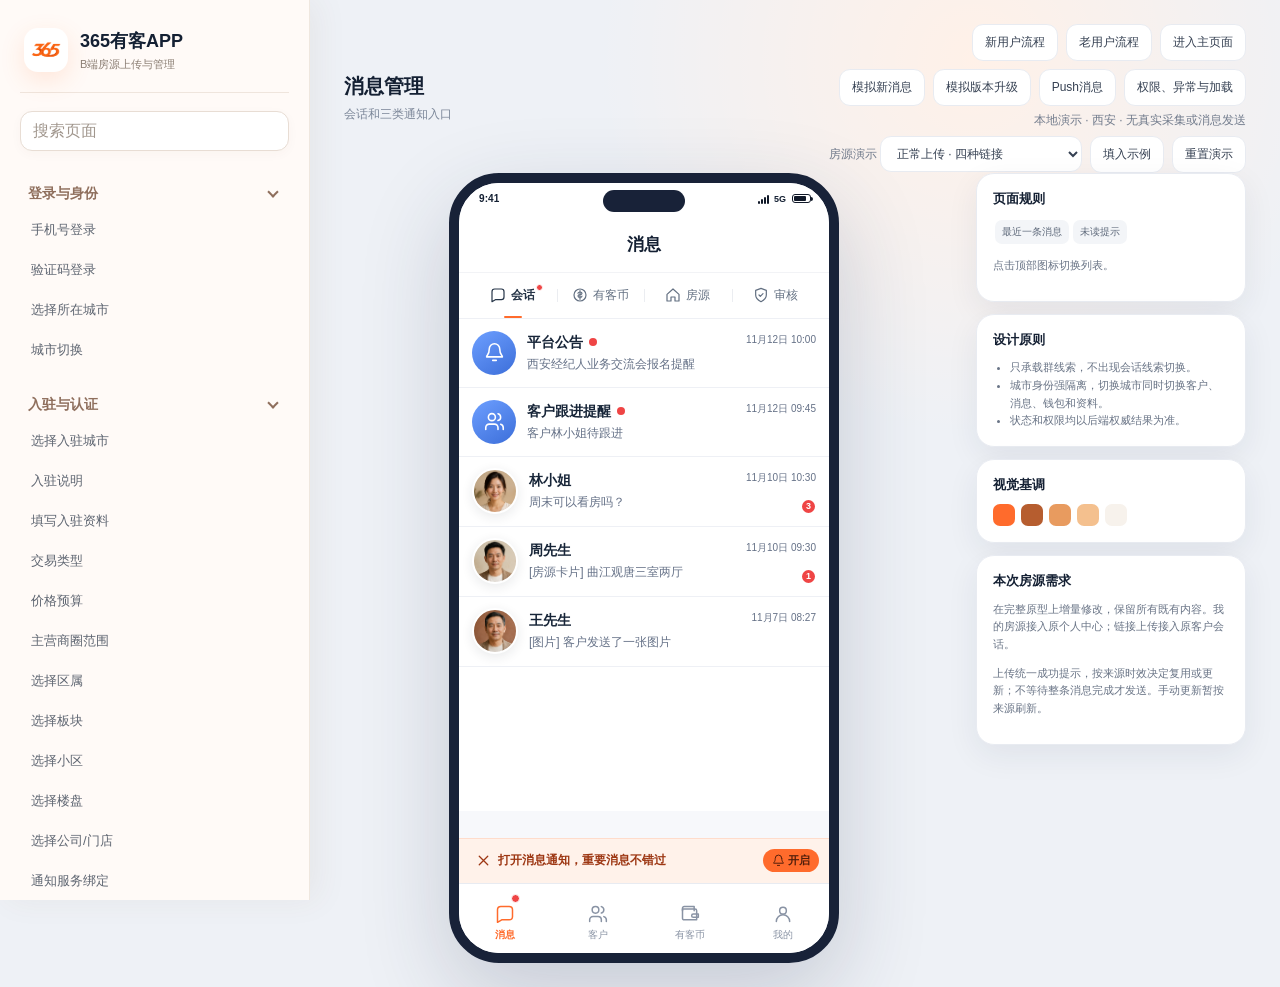
==== commit 515393f4: "Focus message badges on conversations and add an unread preview" ====
--- a/public/prototype.html
+++ b/public/prototype.html
@@ -55,7 +55,7 @@
     .launch-surface,.launch-declined{text-align:center;min-height:100%;padding:100px 28px;background:#fff}.launch-surface img,.launch-declined img{width:76px;height:76px;border-radius:20px}.launch-surface h2,.launch-declined h2{font-size:22px}.launch-mask{position:absolute;inset:0;z-index:30;background:#17223870;display:flex;align-items:center;justify-content:center;padding:24px}.launch-dialog{width:100%;max-height:90%;overflow:auto;border-radius:20px;background:#fff;padding:24px 22px 0;box-shadow:0 20px 60px #17223825}.launch-dialog h3{font-size:18px;text-align:center;margin:0 0 18px}.launch-dialog p{font-size:14px;line-height:1.85;color:#596577;margin:0 0 20px}.launch-dialog .link{font-size:inherit}.launch-actions{display:grid;grid-template-columns:1fr 1fr;border-top:1px solid #eceef3}.launch-actions button{border:0;background:none;padding:18px 0;font-size:15px;color:#778397}.launch-actions button+button{color:#ff6b2c;font-weight:600}.launch-declined p{font-size:14px;line-height:1.8;color:#778397;margin-bottom:30px}.report-form{padding:24px 18px;display:flex;flex-direction:column;min-height:calc(100% - 58px);box-sizing:border-box}.report-label{display:flex;justify-content:space-between;font-size:14px;color:#677389;margin-bottom:12px}.report-label label{color:#26354a}.report-label label span{color:#f04452}.report-form textarea{width:100%;height:168px;resize:none;border:1px solid #e6eaf2;border-radius:16px;padding:16px;background:white;font:inherit;font-size:15px;line-height:1.7;box-sizing:border-box;color:#26354a}.report-form textarea:focus{outline:2px solid #ff6b2c44;border-color:#ff8c59}.report-image-label{margin-top:26px}.report-images{display:grid;grid-template-columns:repeat(4,minmax(0,1fr));gap:10px}.report-image,.report-add{aspect-ratio:1;position:relative}.report-preview,.report-add{width:100%;height:100%;background:white;border:1px dashed #cbd3df;border-radius:12px;display:flex;align-items:center;justify-content:center;color:#8a96a8;overflow:hidden}.report-preview{padding:0;border-style:solid}.report-preview img{width:100%;height:100%;object-fit:cover}.report-remove{position:absolute;right:-4px;top:-5px;width:23px;height:23px;border:2px solid white;background:#68758b;color:white;border-radius:50%;padding:0;font-size:17px;line-height:18px}.report-add input{position:absolute;inset:0;opacity:0;width:100%;cursor:pointer}.report-submit{margin-top:auto!important;min-height:48px}.report-submit:disabled{background:#e0e4eb;color:#9ba5b4;box-shadow:none;cursor:default}.about-page{padding:0 20px 28px}.about-brand{text-align:center;padding:28px 0 24px}.about-brand img{width:72px;height:72px;border-radius:19px}.about-brand h2{font-size:22px;margin:14px 0 7px}.about-brand p{font-size:13px;color:#8a96a8;margin:0}.about-intro{background:white;border-radius:18px;padding:20px}.about-intro h3{font-size:16px;line-height:1.6;margin:0}.about-intro p{font-size:14px;line-height:1.9;color:#657186;margin:14px 0 0}.about-intro .about-tagline{color:#b65d2f;margin-top:6px}.about-details{margin-top:18px;background:white;border-radius:16px;padding:0 16px}.about-details>div,.about-details>button{display:flex;justify-content:space-between;gap:12px;width:100%;align-items:center;min-height:52px;border:0;border-bottom:1px solid #edf0f5;background:none;font:inherit;font-size:14px;text-align:left;padding:12px 0;box-sizing:border-box}.about-details>button span:last-child{display:flex;align-items:center;gap:4px;color:#ff6b2c}.about-details>:last-child{border-bottom:0}.license-placeholder{text-align:center;padding:64px 12px;background:white;border:1px solid #e6eaf2;border-radius:18px;color:#8a96a8}.license-placeholder h3{font-size:16px;color:#344054;line-height:1.7}.license-placeholder p{font-size:14px}
     .about-page{display:flex;flex-direction:column;min-height:calc(100% - 58px);box-sizing:border-box}.about-intro .about-summary{margin:0;font-size:15px;line-height:1.85;color:#344054}.about-filing{margin-top:auto;padding:40px 0 4px;text-align:center;font-size:13px;line-height:1.7;color:#8a96a8}.qualification-gallery{display:flex;flex-direction:column;gap:18px}.qualification-image{display:block;width:100%;height:auto}.qualification-gallery .license-placeholder{padding:0 20px;min-height:260px;display:flex;flex-direction:column;align-items:center;justify-content:center}
   </style>
-  <link rel="stylesheet" href="message-management.css">
+  <link rel="stylesheet" href="message-management.css?v=conversation-unread">
 </head>
 <body>
   <div class="studio">
@@ -1550,7 +1550,7 @@
 
 
   </script>
-  <script src="message-management.js"></script>
+  <script src="message-management.js?v=conversation-unread"></script>
   <script>
     buildNav();
     const initialScreen=new URLSearchParams(location.search).get('screen')||'messageManagement';
--- a/public/message-management.css
+++ b/public/message-management.css
@@ -18,7 +18,7 @@
 .youke-category-copy strong,.youke-mixed-list .message-copy b{font-size:14px;font-weight:650;line-height:19px}
 .youke-category-copy small,.youke-mixed-list .message-copy p{color:#657187;font-size:12px;line-height:17px;white-space:nowrap;overflow:hidden;text-overflow:ellipsis;margin:0 16px 0 0;padding:0}
 .youke-category-row time,.youke-mixed-list .message-list-row time{position:absolute;top:14px;right:13px;color:#657187;font-size:10px;line-height:14px;white-space:nowrap}
-.youke-category-unread{position:absolute;right:15px;bottom:16px;width:6px;height:6px;border-radius:50%;background:#ef4545}
+.youke-category-unread{display:inline-block;width:8px;height:8px;margin-left:6px;border-radius:50%;background:#ef4545;vertical-align:1px}
 .youke-category-inbox{min-height:calc(100% - 56px)}
 
 .youke-category-inbox{background:#f4f5f7;padding:4px 13px 24px}
@@ -38,8 +38,6 @@
 .youke-hint-close{width:29px;height:34px;flex:none;display:grid;place-items:center}
 .youke-hint-open{display:flex;align-items:center;justify-content:space-between;gap:6px;flex:1;text-align:left;padding:0;min-height:34px;font:inherit;font-size:12px;font-weight:650}
 .youke-hint-open strong{display:inline-flex;align-items:center;gap:3px;flex:none;background:var(--brand);color:#501e0b;padding:4px 9px;border-radius:99px;font-size:11px}
-.youke-system-settings .card>p{font-size:12px;color:#68788c;margin:6px 0 12px}
-.youke-system-settings [role=switch]{display:flex;justify-content:space-between;align-items:center;width:100%;padding:10px 0 0;border:0;border-top:1px solid #eef0f4;background:none;color:#172538;font:inherit;cursor:pointer}
 
 /* Compact category bar above the conversation list. */
 .youke-message-shortcuts{display:grid;grid-template-columns:repeat(4,minmax(0,1fr));padding:0 10px;background:#fff;border-bottom:1px solid #eef0f5}
@@ -50,5 +48,8 @@
 .youke-message-shortcuts button:focus-visible{outline:2px solid var(--brand,#ff6b2c);outline-offset:-2px}
 .youke-message-shortcuts .youke-category-icon{display:inline-flex;width:auto;height:auto;background:none;color:inherit;border-radius:0}
 .youke-message-shortcuts .youke-category-icon svg{width:16px;height:16px}
-.youke-shortcut-unread{position:absolute;top:8px;right:10px;width:7px;height:7px;border:1px solid white;border-radius:50%;background:#ef4545}
+.youke-shortcut-label{position:relative}
+.youke-shortcut-unread{position:absolute;top:-3px;right:-8px;width:7px;height:7px;box-sizing:border-box;border:1px solid #fff;border-radius:50%;background:#ef4545}
+.bottom [data-go="messageManagement"] .bottom-badge{top:1px;left:calc(50% + 6px);right:auto;min-width:0;width:9px;height:9px;box-sizing:border-box;padding:0;border-width:1px;font-size:0;line-height:0}
+.bottom [data-go="messageManagement"] .bottom-badge[hidden]{display:none}
 .youke-message-shortcuts + .youke-mixed-list,.youke-message-shortcuts + .youke-category-inbox{min-height:calc(100% - 162px)}
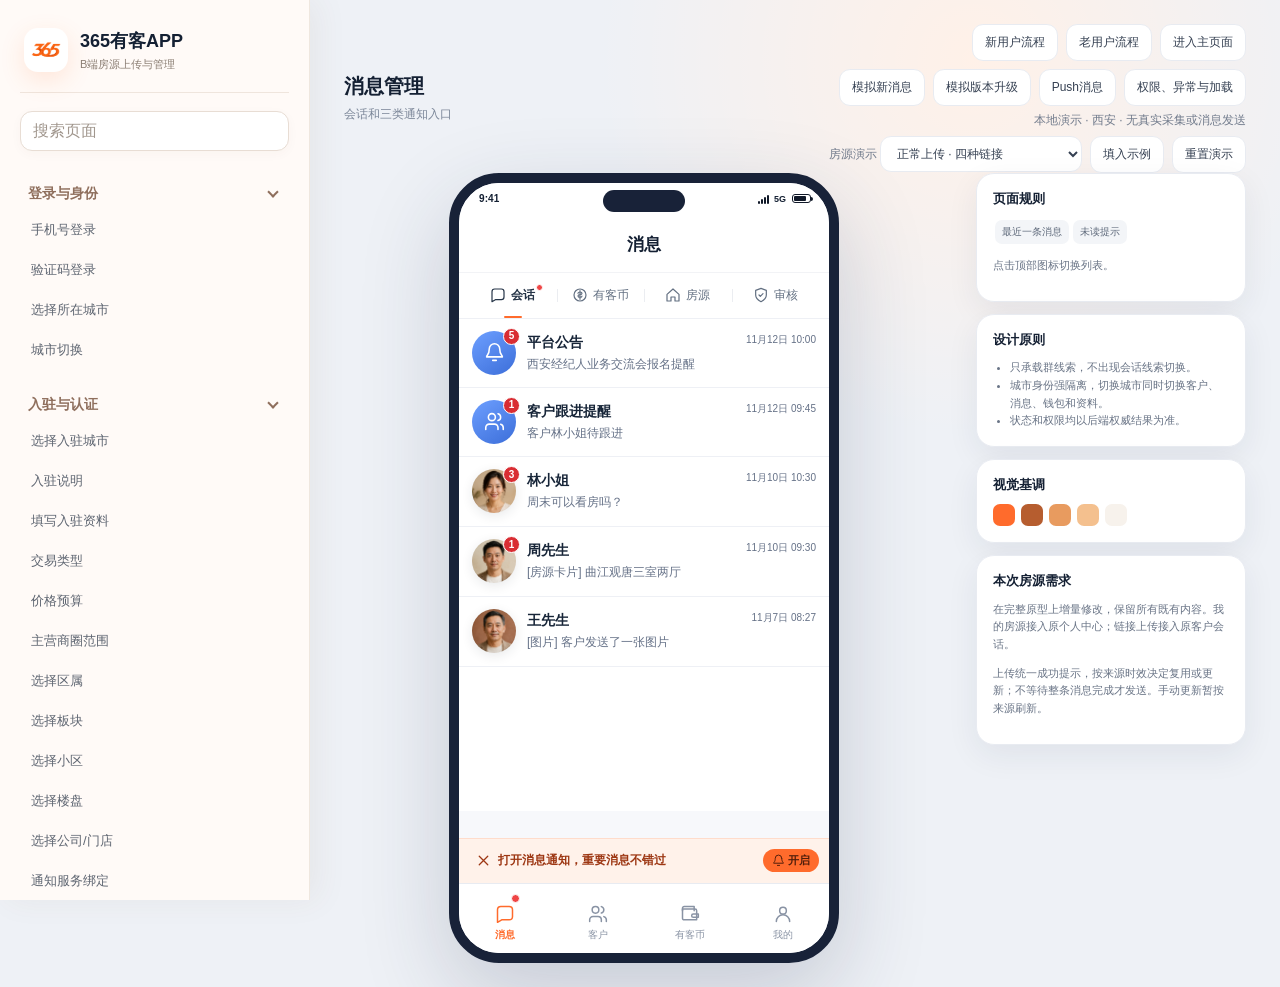
==== commit a028a347: "Align unread counts on conversation avatars" ====
--- a/public/prototype.html
+++ b/public/prototype.html
@@ -55,7 +55,7 @@
     .launch-surface,.launch-declined{text-align:center;min-height:100%;padding:100px 28px;background:#fff}.launch-surface img,.launch-declined img{width:76px;height:76px;border-radius:20px}.launch-surface h2,.launch-declined h2{font-size:22px}.launch-mask{position:absolute;inset:0;z-index:30;background:#17223870;display:flex;align-items:center;justify-content:center;padding:24px}.launch-dialog{width:100%;max-height:90%;overflow:auto;border-radius:20px;background:#fff;padding:24px 22px 0;box-shadow:0 20px 60px #17223825}.launch-dialog h3{font-size:18px;text-align:center;margin:0 0 18px}.launch-dialog p{font-size:14px;line-height:1.85;color:#596577;margin:0 0 20px}.launch-dialog .link{font-size:inherit}.launch-actions{display:grid;grid-template-columns:1fr 1fr;border-top:1px solid #eceef3}.launch-actions button{border:0;background:none;padding:18px 0;font-size:15px;color:#778397}.launch-actions button+button{color:#ff6b2c;font-weight:600}.launch-declined p{font-size:14px;line-height:1.8;color:#778397;margin-bottom:30px}.report-form{padding:24px 18px;display:flex;flex-direction:column;min-height:calc(100% - 58px);box-sizing:border-box}.report-label{display:flex;justify-content:space-between;font-size:14px;color:#677389;margin-bottom:12px}.report-label label{color:#26354a}.report-label label span{color:#f04452}.report-form textarea{width:100%;height:168px;resize:none;border:1px solid #e6eaf2;border-radius:16px;padding:16px;background:white;font:inherit;font-size:15px;line-height:1.7;box-sizing:border-box;color:#26354a}.report-form textarea:focus{outline:2px solid #ff6b2c44;border-color:#ff8c59}.report-image-label{margin-top:26px}.report-images{display:grid;grid-template-columns:repeat(4,minmax(0,1fr));gap:10px}.report-image,.report-add{aspect-ratio:1;position:relative}.report-preview,.report-add{width:100%;height:100%;background:white;border:1px dashed #cbd3df;border-radius:12px;display:flex;align-items:center;justify-content:center;color:#8a96a8;overflow:hidden}.report-preview{padding:0;border-style:solid}.report-preview img{width:100%;height:100%;object-fit:cover}.report-remove{position:absolute;right:-4px;top:-5px;width:23px;height:23px;border:2px solid white;background:#68758b;color:white;border-radius:50%;padding:0;font-size:17px;line-height:18px}.report-add input{position:absolute;inset:0;opacity:0;width:100%;cursor:pointer}.report-submit{margin-top:auto!important;min-height:48px}.report-submit:disabled{background:#e0e4eb;color:#9ba5b4;box-shadow:none;cursor:default}.about-page{padding:0 20px 28px}.about-brand{text-align:center;padding:28px 0 24px}.about-brand img{width:72px;height:72px;border-radius:19px}.about-brand h2{font-size:22px;margin:14px 0 7px}.about-brand p{font-size:13px;color:#8a96a8;margin:0}.about-intro{background:white;border-radius:18px;padding:20px}.about-intro h3{font-size:16px;line-height:1.6;margin:0}.about-intro p{font-size:14px;line-height:1.9;color:#657186;margin:14px 0 0}.about-intro .about-tagline{color:#b65d2f;margin-top:6px}.about-details{margin-top:18px;background:white;border-radius:16px;padding:0 16px}.about-details>div,.about-details>button{display:flex;justify-content:space-between;gap:12px;width:100%;align-items:center;min-height:52px;border:0;border-bottom:1px solid #edf0f5;background:none;font:inherit;font-size:14px;text-align:left;padding:12px 0;box-sizing:border-box}.about-details>button span:last-child{display:flex;align-items:center;gap:4px;color:#ff6b2c}.about-details>:last-child{border-bottom:0}.license-placeholder{text-align:center;padding:64px 12px;background:white;border:1px solid #e6eaf2;border-radius:18px;color:#8a96a8}.license-placeholder h3{font-size:16px;color:#344054;line-height:1.7}.license-placeholder p{font-size:14px}
     .about-page{display:flex;flex-direction:column;min-height:calc(100% - 58px);box-sizing:border-box}.about-intro .about-summary{margin:0;font-size:15px;line-height:1.85;color:#344054}.about-filing{margin-top:auto;padding:40px 0 4px;text-align:center;font-size:13px;line-height:1.7;color:#8a96a8}.qualification-gallery{display:flex;flex-direction:column;gap:18px}.qualification-image{display:block;width:100%;height:auto}.qualification-gallery .license-placeholder{padding:0 20px;min-height:260px;display:flex;flex-direction:column;align-items:center;justify-content:center}
   </style>
-  <link rel="stylesheet" href="message-management.css?v=conversation-unread">
+  <link rel="stylesheet" href="message-management.css?v=avatar-unread">
 </head>
 <body>
   <div class="studio">
@@ -1550,7 +1550,7 @@
 
 
   </script>
-  <script src="message-management.js?v=conversation-unread"></script>
+  <script src="message-management.js?v=avatar-unread"></script>
   <script>
     buildNav();
     const initialScreen=new URLSearchParams(location.search).get('screen')||'messageManagement';
--- a/public/message-management.css
+++ b/public/message-management.css
@@ -18,7 +18,8 @@
 .youke-category-copy strong,.youke-mixed-list .message-copy b{font-size:14px;font-weight:650;line-height:19px}
 .youke-category-copy small,.youke-mixed-list .message-copy p{color:#657187;font-size:12px;line-height:17px;white-space:nowrap;overflow:hidden;text-overflow:ellipsis;margin:0 16px 0 0;padding:0}
 .youke-category-row time,.youke-mixed-list .message-list-row time{position:absolute;top:14px;right:13px;color:#657187;font-size:10px;line-height:14px;white-space:nowrap}
-.youke-category-unread{display:inline-block;width:8px;height:8px;margin-left:6px;border-radius:50%;background:#ef4545;vertical-align:1px}
+.youke-mixed-list .youke-category-icon,.youke-mixed-list .real-avatar{position:relative;width:44px;height:44px;border:0}
+.youke-avatar-unread{position:absolute;top:-3px;right:-4px;display:grid;place-items:center;min-width:17px;height:17px;box-sizing:border-box;padding:0 3px;border:1px solid #fff;border-radius:999px;background:#d92d33;color:#fff;font-size:10px;font-weight:700;line-height:1;font-variant-numeric:tabular-nums;white-space:nowrap}
 .youke-category-inbox{min-height:calc(100% - 56px)}
 
 .youke-category-inbox{background:#f4f5f7;padding:4px 13px 24px}
